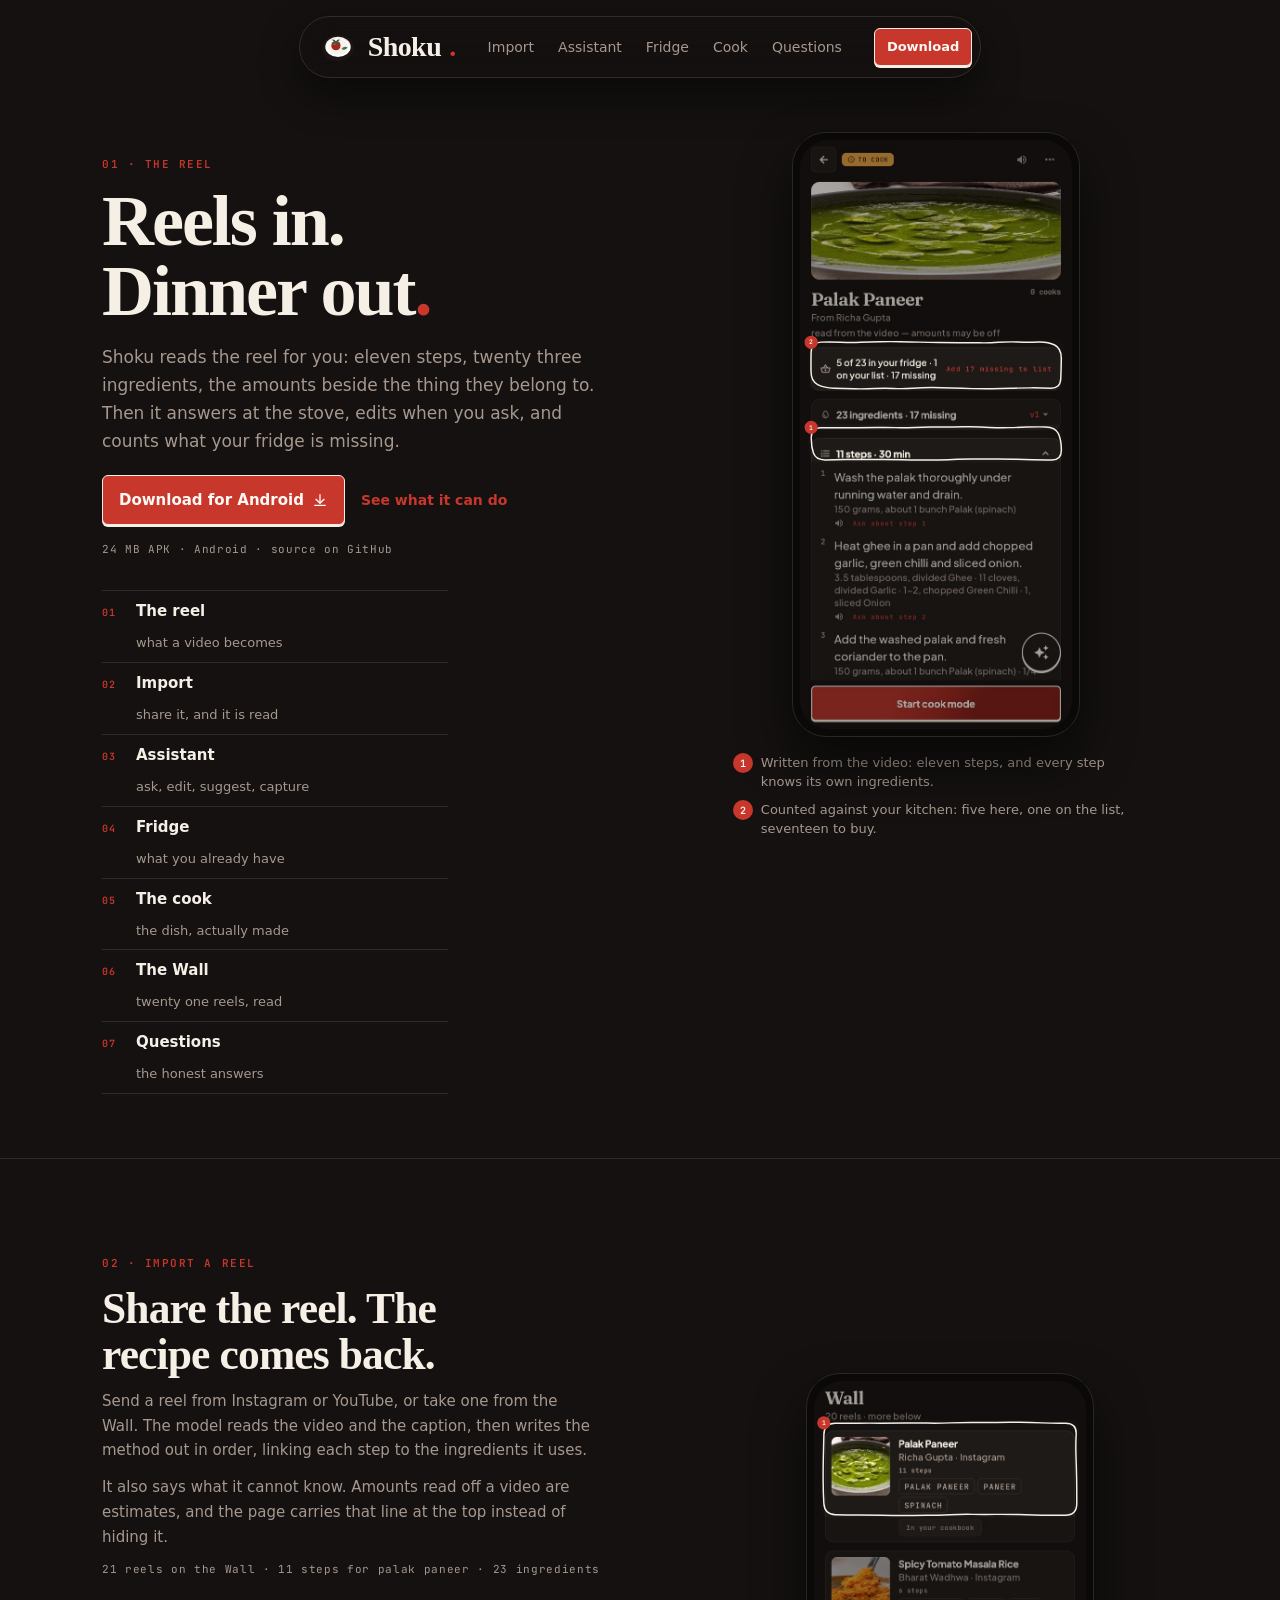
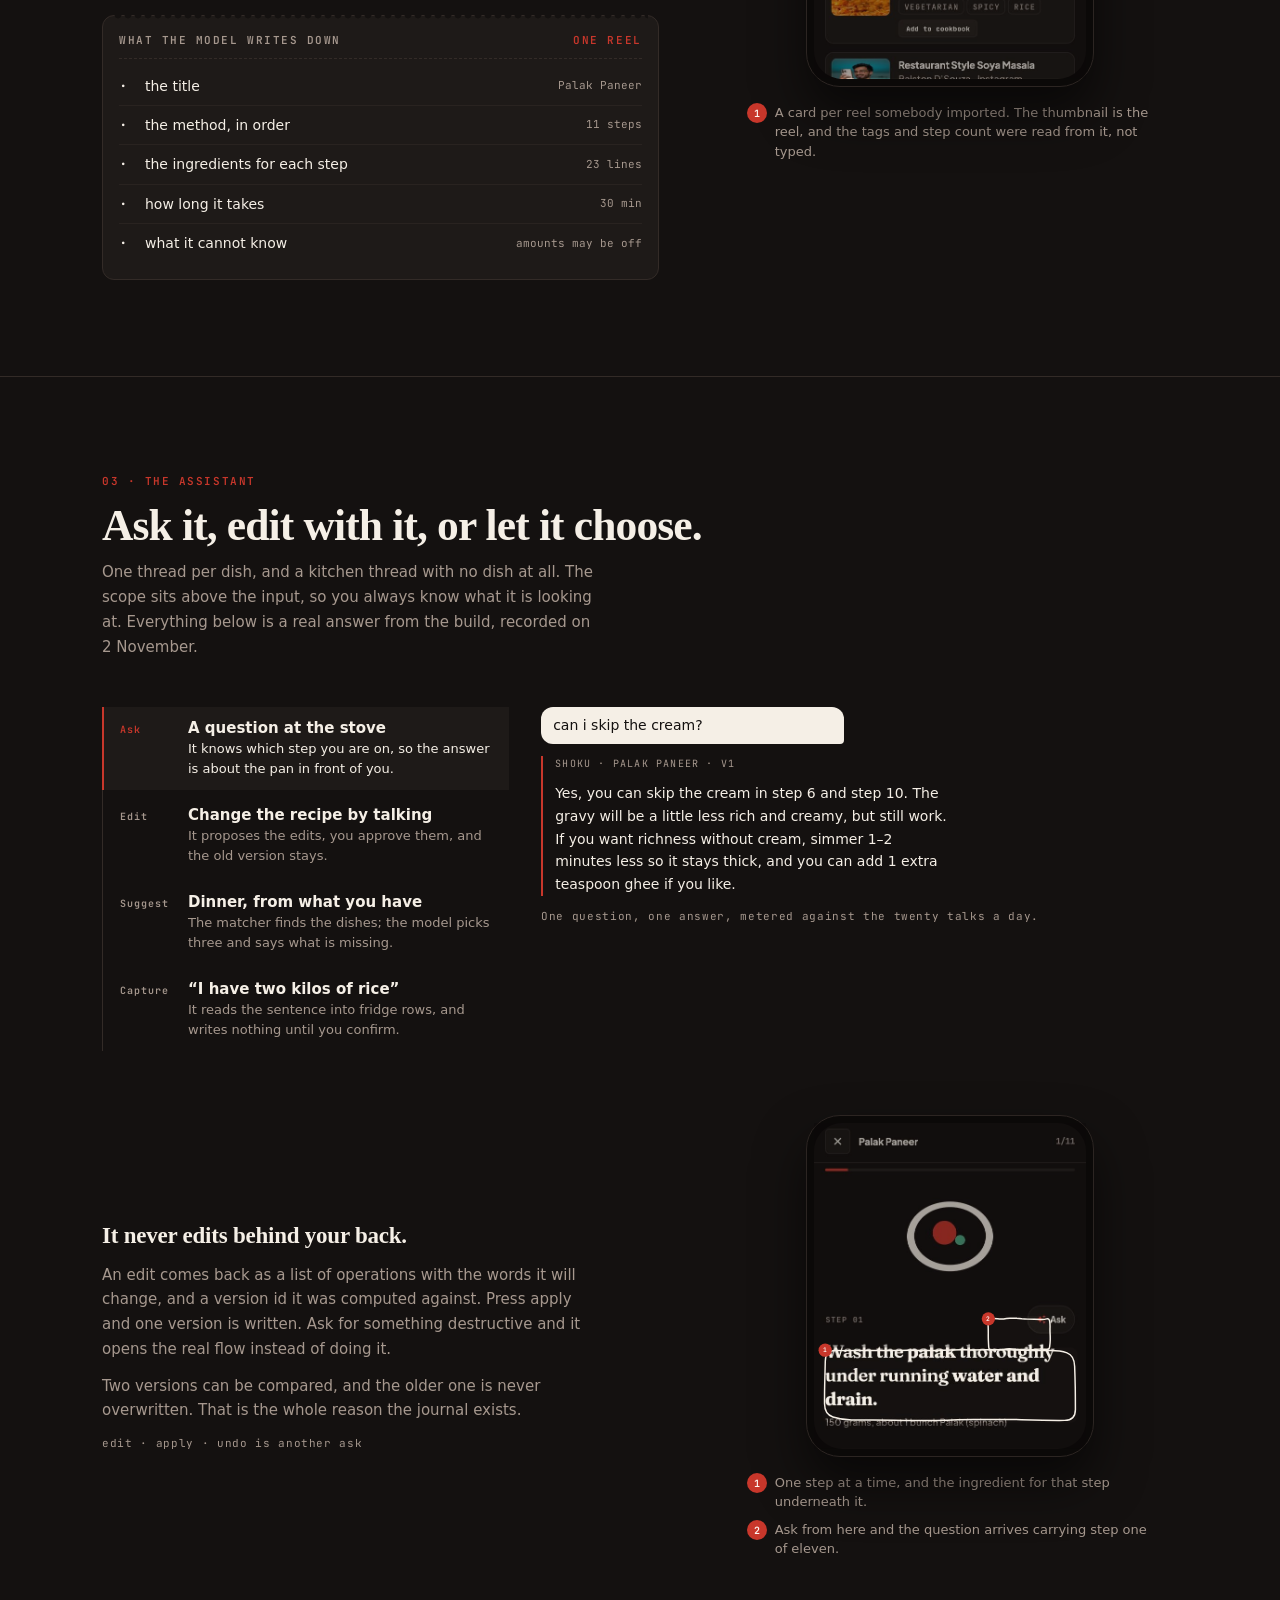
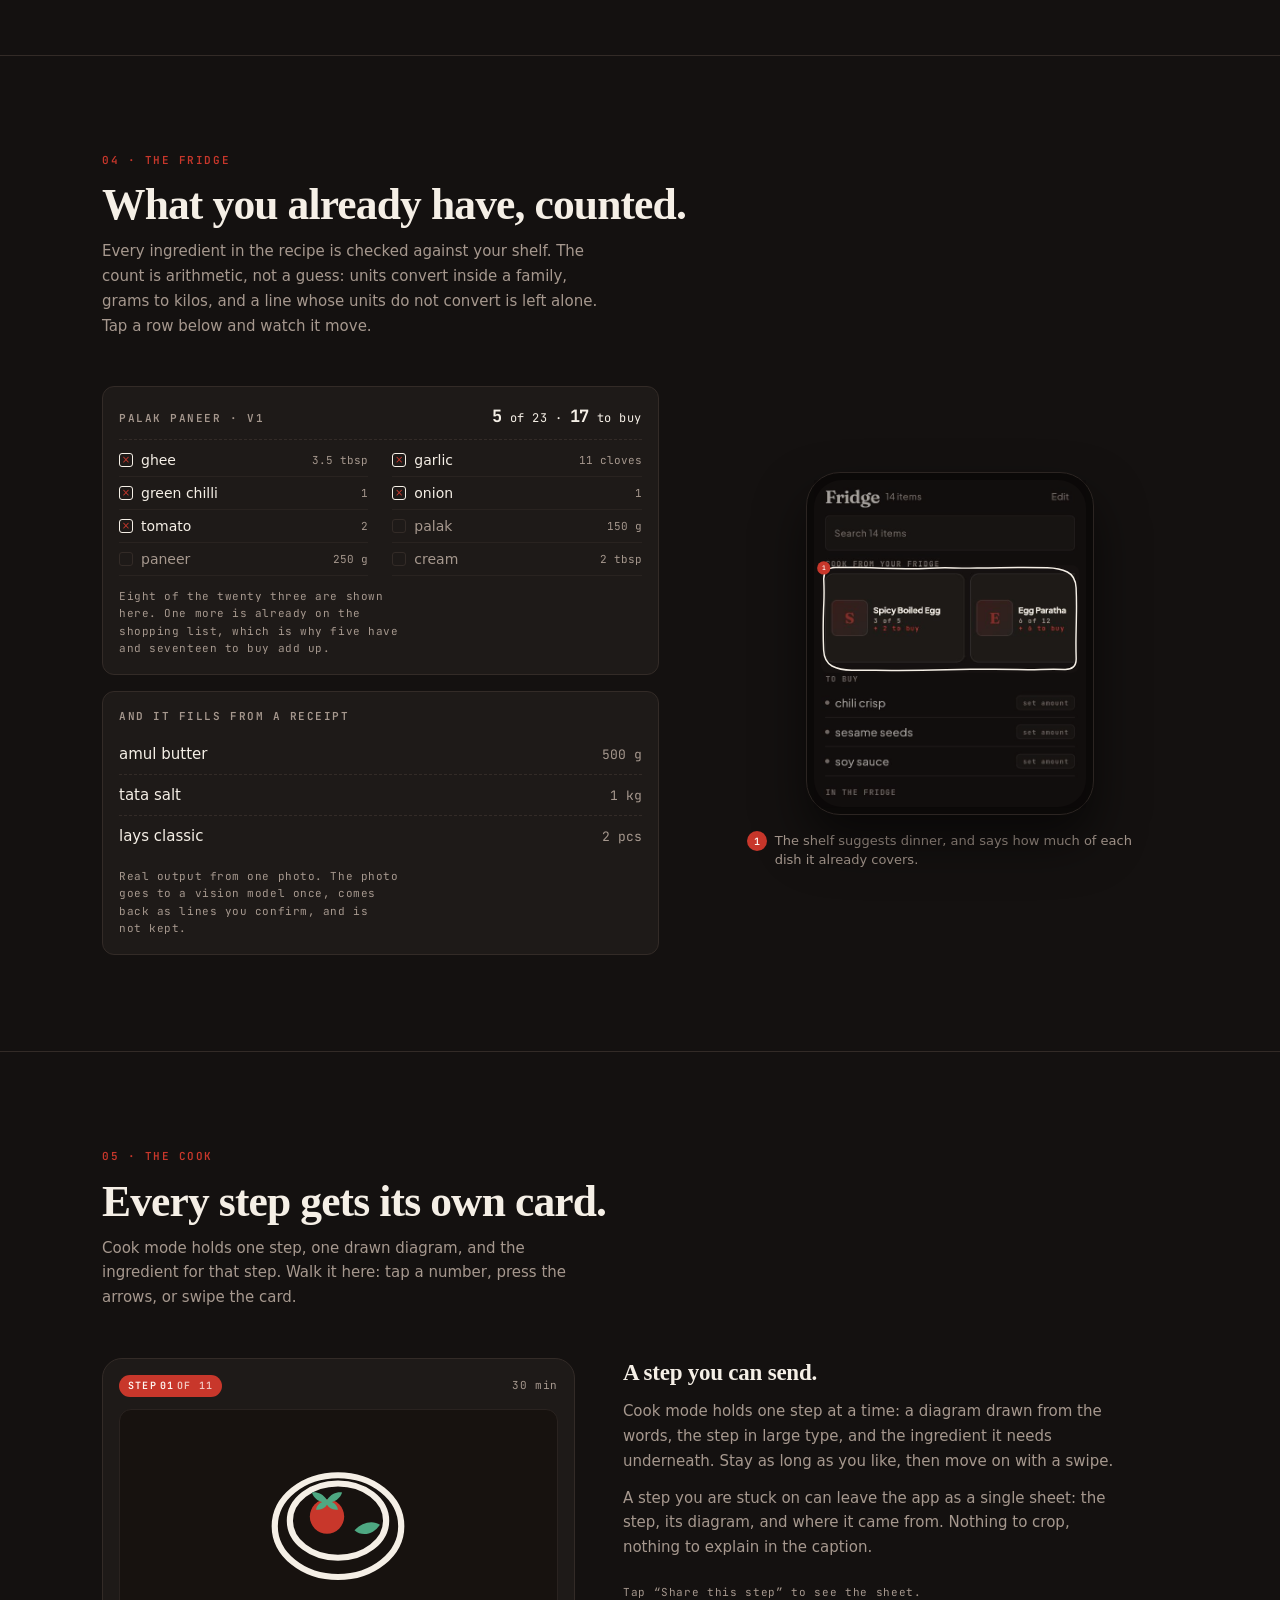
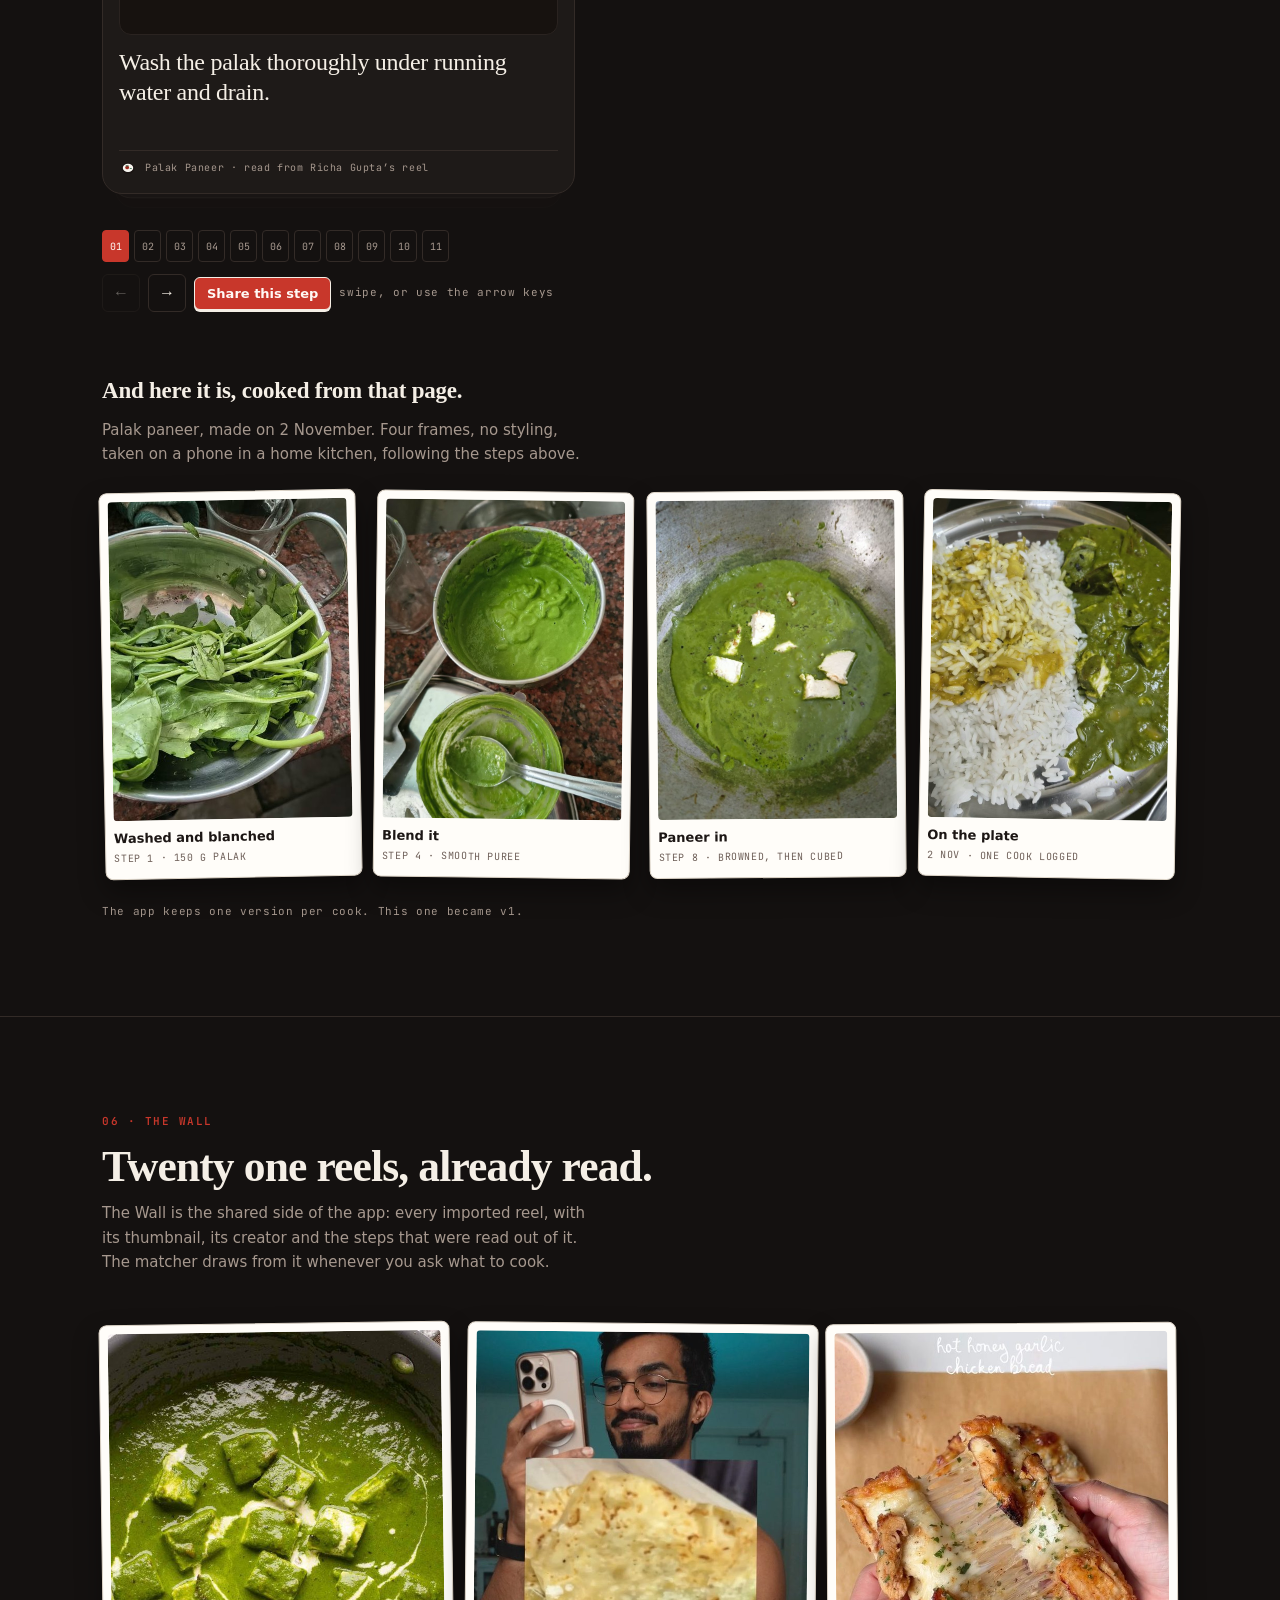
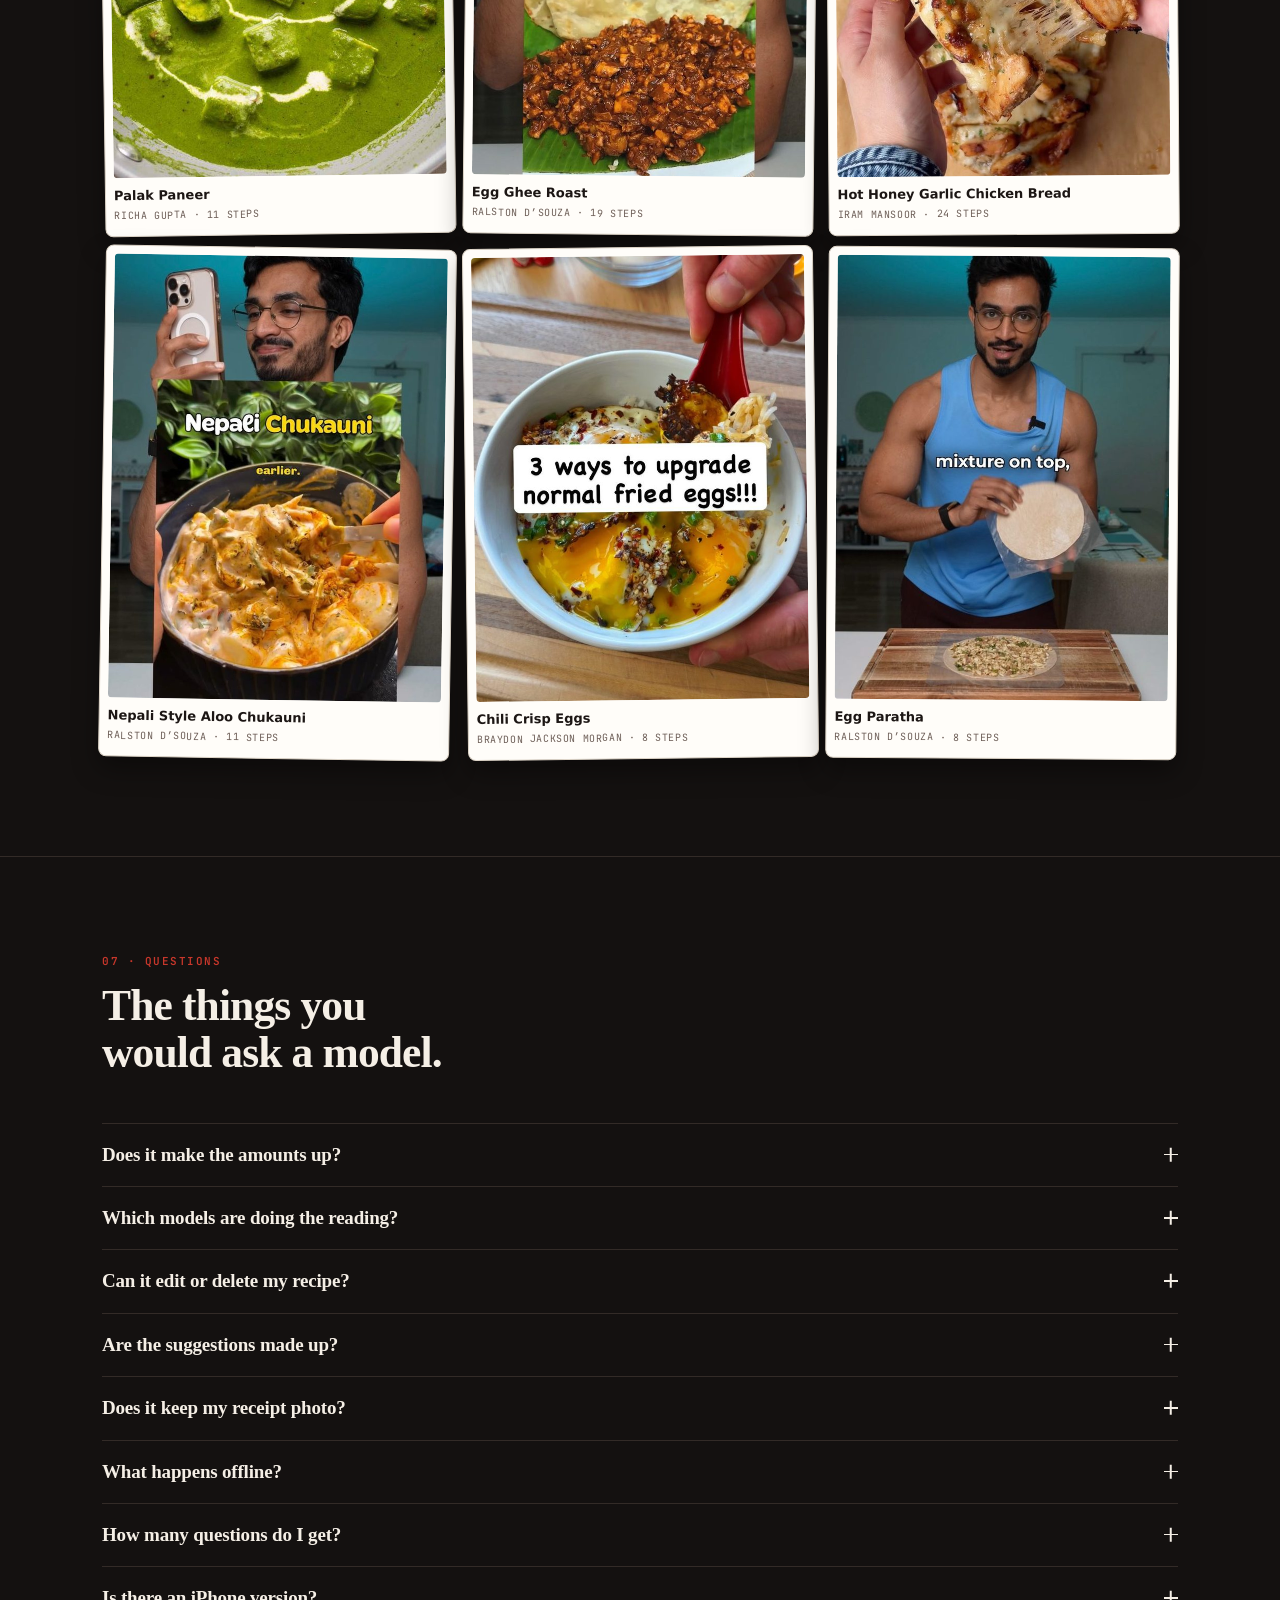
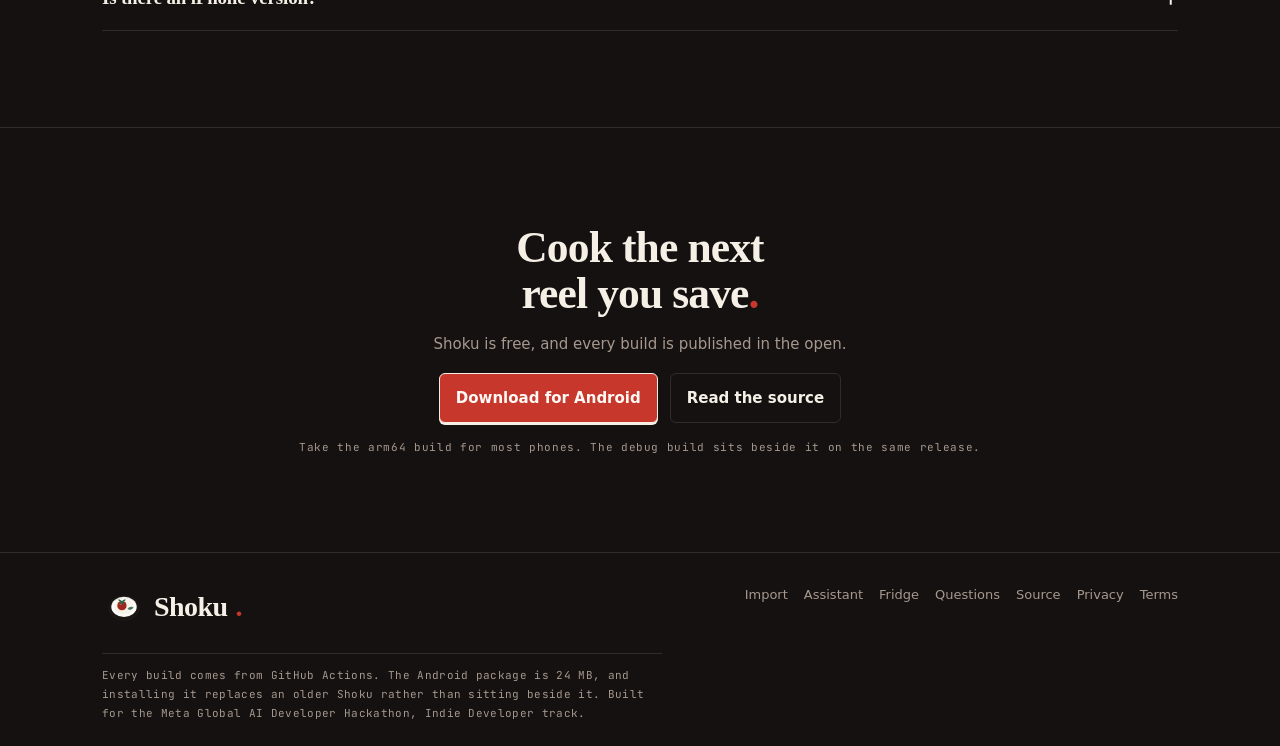
==== site/index.html @ 29e2f73b "feat(landing): night again, a floating bar, and a deck of steps The page goes back to the app's dark" ====
<!doctype html>
<html lang="en">
<head>
<meta charset="utf-8">
<meta name="viewport" content="width=device-width, initial-scale=1">
<title>Shoku · a cooking journal that reads the reel</title>
<meta name="description" content="Shoku reads a cooking reel into a recipe page: eleven steps, the amounts, and a count of what your fridge is missing. Then it answers at the stove and edits when you ask.">
<link rel="canonical" href="https://shoku.gradientdescent.wiki/">
<meta name="theme-color" content="#f7f3eb">
<meta property="og:type" content="website">
<meta property="og:title" content="Shoku · reels in, dinner out">
<meta property="og:description" content="A cooking journal that reads the reel, edits when you ask, and counts your fridge.">
<meta property="og:image" content="https://shoku.gradientdescent.wiki/assets/og.jpg">
<meta property="og:url" content="https://shoku.gradientdescent.wiki/">
<meta name="twitter:card" content="summary_large_image">
<link rel="icon" href="assets/brand/plate.svg" type="image/svg+xml">
<link rel="stylesheet" href="css/styles.css">
<noscript><style>.tabs { display: none; } .panel { display: block; margin-bottom: var(--s-6); }</style></noscript>
<script type="application/ld+json">
{
  "@context": "https://schema.org",
  "@type": "SoftwareApplication",
  "name": "Shoku",
  "applicationCategory": "LifestyleApplication",
  "operatingSystem": "Android",
  "description": "A cooking journal that reads recipes out of reels, matches them against your fridge, and keeps a version for every cook.",
  "downloadUrl": "https://github.com/hawkaii/shoku/releases/latest",
  "license": "https://github.com/hawkaii/shoku/blob/main/LICENSE",
  "offers": { "@type": "Offer", "price": "0", "priceCurrency": "USD" }
}
</script>
</head>
<body>
<a class="skip-link" href="#main">Skip to content</a>

<header class="nav">
  <div class="nav-bar">
    <a class="brand" href="/" aria-label="Shoku, home">
      <img src="assets/brand/plate.svg" alt="" width="44" height="44">
      Shoku<span class="dot">.</span>
    </a>
    <nav class="nav-links" aria-label="Sections">
      <a href="#import">Import</a>
      <a href="#assistant">Assistant</a>
      <a href="#fridge">Fridge</a>
      <a href="#cook">Cook</a>
      <a href="#questions">Questions</a>
    </nav>
    <a class="btn btn-sm" href="https://github.com/hawkaii/shoku/releases/latest">Download</a>
    <button class="nav-toggle" type="button" aria-expanded="false" aria-controls="menu" aria-label="Menu">
      <span class="nav-toggle-lines" aria-hidden="true"><span></span><span></span></span>
    </button>
  </div>
</header>

<div class="mobile-menu" id="menu" data-open="false" aria-hidden="true">
  <a href="#import">Import</a>
  <a href="#assistant">Assistant</a>
  <a href="#fridge">Fridge</a>
  <a href="#cook">Cook</a>
  <a href="#questions">Questions</a>
  <a href="https://github.com/hawkaii/shoku/releases/latest">Download</a>
</div>

<main id="main">

  <!-- 01 · the reel ------------------------------------------------------ -->
  <section class="hero">
    <div class="wrap hero-grid">
      <div class="hero-copy">
        <p class="label label-crimson">01 · The reel</p>
        <h1 class="display">Reels in.<br>Dinner out<span class="dot">.</span></h1>
        <p class="lede">Shoku reads the reel for you: eleven steps, twenty three ingredients, the amounts beside the thing they belong to. Then it answers at the stove, edits when you ask, and counts what your fridge is missing.</p>
        <div class="hero-actions">
          <a class="btn" href="https://github.com/hawkaii/shoku/releases/latest">
            Download for Android
            <svg width="16" height="16" viewBox="0 0 24 24" fill="none" stroke="currentColor" stroke-width="2" stroke-linecap="round" stroke-linejoin="round" aria-hidden="true"><path d="M12 4v12"/><path d="m6 11 6 6 6-6"/><path d="M4 20h16"/></svg>
          </a>
          <a class="btn-ghost" href="#assistant">See what it can do</a>
        </div>
        <p class="tiny hero-proof">24 MB APK · Android · source on GitHub</p>

        <nav class="hero-index" aria-label="On this page">
          <a href="#main"><span class="n">01</span> The reel <span class="what">what a video becomes</span></a>
          <a href="#import"><span class="n">02</span> Import <span class="what">share it, and it is read</span></a>
          <a href="#assistant"><span class="n">03</span> Assistant <span class="what">ask, edit, suggest, capture</span></a>
          <a href="#fridge"><span class="n">04</span> Fridge <span class="what">what you already have</span></a>
          <a href="#cook"><span class="n">05</span> The cook <span class="what">the dish, actually made</span></a>
          <a href="#wall"><span class="n">06</span> The Wall <span class="what">twenty one reels, read</span></a>
          <a href="#questions"><span class="n">07</span> Questions <span class="what">the honest answers</span></a>
        </nav>
      </div>

      <figure class="board board-hero reveal" data-board="dish">
        <div class="board-phone">
          <img src="assets/shots/dish.jpg" width="585" height="1266" alt="The palak paneer page in Shoku: cover photo, 5 of 23 ingredients already in the fridge, 17 missing, and the eleven steps of the recipe." fetchpriority="high">
          <svg class="marks" viewBox="0 0 390 844" preserveAspectRatio="none" aria-hidden="true"></svg>
        </div>
        <ol class="board-notes">
          <li><button class="board-note" data-mark="1" type="button"><span class="n">1</span><span>Written from the video: eleven steps, and every step knows its own ingredients.</span></button></li>
          <li><button class="board-note" data-mark="2" type="button"><span class="n">2</span><span>Counted against your kitchen: five here, one on the list, seventeen to buy.</span></button></li>
        </ol>
      </figure>
    </div>
  </section>

  <!-- 02 · import -------------------------------------------------------- -->
  <section class="section" id="import">
    <div class="wrap split split-center">
      <div class="section-head" style="margin-bottom:0">
        <p class="label label-crimson">02 · Import a reel</p>
        <h2 class="h2">Share the reel. The recipe comes back.</h2>
        <p class="body">Send a reel from Instagram or YouTube, or take one from the Wall. The model reads the video and the caption, then writes the method out in order, linking each step to the ingredients it uses.</p>
        <p class="body">It also says what it cannot know. Amounts read off a video are estimates, and the page carries that line at the top instead of hiding it.</p>
        <p class="tiny">21 reels on the Wall · 11 steps for palak paneer · 23 ingredients</p>

        <div class="ticket" style="margin-top: var(--s-6)">
          <div class="ticket-head">
            <span class="label">What the model writes down</span>
            <span class="label label-crimson">one reel</span>
          </div>
          <div class="diff">
            <div class="diff-row"><span class="g">·</span><span>the title</span><span class="was">Palak Paneer</span></div>
            <div class="diff-row"><span class="g">·</span><span>the method, in order</span><span class="was">11 steps</span></div>
            <div class="diff-row"><span class="g">·</span><span>the ingredients for each step</span><span class="was">23 lines</span></div>
            <div class="diff-row"><span class="g">·</span><span>how long it takes</span><span class="was">30 min</span></div>
            <div class="diff-row"><span class="g">·</span><span>what it cannot know</span><span class="was">amounts may be off</span></div>
          </div>
        </div>
      </div>

      <figure class="board reveal" data-board="wall">
        <div class="board-phone">
          <img src="assets/shots/wall.jpg" width="585" height="640" alt="The Wall in Shoku: a feed of reels with their real thumbnails, step counts and tags, each with an add to cookbook button." loading="lazy">
          <svg class="marks" viewBox="0 0 390 427" preserveAspectRatio="none" aria-hidden="true"></svg>
        </div>
        <ol class="board-notes">
          <li><button class="board-note" data-mark="1" type="button"><span class="n">1</span><span>A card per reel somebody imported. The thumbnail is the reel, and the tags and step count were read from it, not typed.</span></button></li>
        </ol>
      </figure>
    </div>
  </section>

  <!-- 03 · the assistant ------------------------------------------------- -->
  <section class="section" id="assistant">
    <div class="wrap">
      <div class="section-head">
        <p class="label label-crimson">03 · The assistant</p>
        <h2 class="h2">Ask it, edit with it, or let it choose.</h2>
        <p class="body">One thread per dish, and a kitchen thread with no dish at all. The scope sits above the input, so you always know what it is looking at. Everything below is a real answer from the build, recorded on 2 November.</p>
      </div>

      <div class="demo">
        <div class="tabs" role="tablist" aria-label="Assistant examples">
          <button class="tab" role="tab" id="tab-ask" aria-controls="panel-ask" aria-selected="true">
            <span class="k">Ask</span>
            <span class="t">A question at the stove</span>
            <span class="d">It knows which step you are on, so the answer is about the pan in front of you.</span>
          </button>
          <button class="tab" role="tab" id="tab-edit" aria-controls="panel-edit" aria-selected="false">
            <span class="k">Edit</span>
            <span class="t">Change the recipe by talking</span>
            <span class="d">It proposes the edits, you approve them, and the old version stays.</span>
          </button>
          <button class="tab" role="tab" id="tab-suggest" aria-controls="panel-suggest" aria-selected="false">
            <span class="k">Suggest</span>
            <span class="t">Dinner, from what you have</span>
            <span class="d">The matcher finds the dishes; the model picks three and says what is missing.</span>
          </button>
          <button class="tab" role="tab" id="tab-capture" aria-controls="panel-capture" aria-selected="false">
            <span class="k">Capture</span>
            <span class="t">“I have two kilos of rice”</span>
            <span class="d">It reads the sentence into fridge rows, and writes nothing until you confirm.</span>
          </button>
        </div>

        <div class="panels">
          <article class="panel" id="panel-ask" role="tabpanel" aria-labelledby="tab-ask" data-open="true">
            <div class="turn turn-user">can i skip the cream?</div>
            <div class="turn turn-bot"><span class="who">Shoku · palak paneer · v1</span>Yes, you can skip the cream in step 6 and step 10. The gravy will be a little less rich and creamy, but still work. If you want richness without cream, simmer 1–2 minutes less so it stays thick, and you can add 1 extra teaspoon ghee if you like.</div>
            <p class="tiny">One question, one answer, metered against the twenty talks a day.</p>
          </article>

          <article class="panel" id="panel-edit" role="tabpanel" aria-labelledby="tab-edit">
            <div class="turn turn-user">i want to add potato</div>
            <div class="turn turn-bot"><span class="who">Shoku</span>How much potato would you like to add to the Palak Paneer?</div>
            <div class="turn turn-user">2 potatoes, cubed</div>
            <div class="turn turn-bot"><span class="who">Shoku · the edit</span>Added 2 cubed potatoes and a step to simmer them in the gravy.</div>

            <div class="ticket">
              <div class="ticket-head">
                <span class="label">The diff</span>
                <span class="label label-crimson">2 edits</span>
              </div>
              <div class="diff">
                <div class="diff-row add"><span class="g">+</span><span>potatoes</span><span class="was">2, cubed</span></div>
                <div class="diff-row change"><span class="g">~</span><span>step 6</span><span class="was">simmer the potatoes</span></div>
              </div>
              <div class="version-strip" id="version-strip">
                <span>versions</span>
                <span class="vchip is-head" data-v="1">v1</span>
              </div>
              <button class="btn btn-sm" id="apply" style="margin-top: var(--s-4)">Apply as v2</button>
              <p class="caption" style="margin-top: var(--s-3)" id="apply-note">Nothing is written until you press it, and v1 stays in the history.</p>
            </div>
          </article>

          <article class="panel" id="panel-suggest" role="tabpanel" aria-labelledby="tab-suggest">
            <div class="turn turn-user">what can i cook tonight</div>
            <div class="turn turn-bot"><span class="who">Shoku · no dish · your kitchen</span>Tonight you could make Spicy Boiled Egg (needs red chili powder, sesame oil), Egg Paratha (needs green chilli, coriander, spices, rotis or dough), or Chili Crisp Eggs (needs chili crisp, soy sauce, sesame seeds, chili flakes).</div>
            <div class="suggestions">
              <article class="sug">
                <img src="assets/reels/DcpcVnJTzC3.jpg" width="104" height="140" alt="" loading="lazy">
                <div>
                  <div class="top"><span class="name">Spicy Boiled Egg</span><span class="count">3 of 5</span></div>
                  <div class="by">Ralston D’Souza · 5 steps</div>
                  <div class="missing"><span class="chip">red chili powder</span><span class="chip">sesame oil</span></div>
                </div>
              </article>
              <article class="sug">
                <img src="assets/reels/DdXytYoT6q7.jpg" width="104" height="140" alt="" loading="lazy">
                <div>
                  <div class="top"><span class="name">Egg Paratha</span><span class="count">6 of 12</span></div>
                  <div class="by">Ralston D’Souza · 8 steps</div>
                  <div class="missing"><span class="chip">green chilli</span><span class="chip">coriander</span><span class="chip">ajwain</span><span class="chip more">+3</span></div>
                </div>
              </article>
              <article class="sug">
                <img src="assets/reels/DbWQLfUBwdu.jpg" width="104" height="140" alt="" loading="lazy">
                <div>
                  <div class="top"><span class="name">Chili Crisp Eggs</span><span class="count">3 of 7</span></div>
                  <div class="by">Braydon Jackson Morgan · 8 steps</div>
                  <div class="missing"><span class="chip">chili crisp</span><span class="chip">soy sauce</span><span class="chip more">+2</span></div>
                </div>
              </article>
            </div>
            <p class="tiny" style="margin-top: var(--s-4)">The matcher computes these against your shelf. The model only chooses among what it was given.</p>
          </article>

          <article class="panel" id="panel-capture" role="tabpanel" aria-labelledby="tab-capture">
            <div class="turn turn-user">i have 2 kg rice and paneer</div>
            <div class="turn turn-bot"><span class="who">Shoku · no dish · your kitchen</span>Noted rice and paneer.</div>
            <div class="ticket">
              <div class="ticket-head">
                <span class="label">Before it lands</span>
                <span class="label">2 rows</span>
              </div>
              <div class="diff">
                <div class="diff-row add"><span class="g">·</span><span>rice</span><span class="was">2 kg</span></div>
                <div class="diff-row"><span class="g">·</span><span>paneer</span><span class="was">amount?</span></div>
              </div>
              <button class="btn btn-sm" style="margin-top: var(--s-4)" type="button">Add 2 to the fridge</button>
              <p class="caption" style="margin-top: var(--s-3)">Paneer has no amount because the sentence had none. It never invents one.</p>
            </div>
          </article>
        </div>
      </div>

      <div class="split split-center" style="margin-top: var(--s-9)">
        <div class="section-head" style="margin-bottom:0">
          <h3 class="h3">It never edits behind your back.</h3>
          <p class="body">An edit comes back as a list of operations with the words it will change, and a version id it was computed against. Press apply and one version is written. Ask for something destructive and it opens the real flow instead of doing it.</p>
          <p class="body">Two versions can be compared, and the older one is never overwritten. That is the whole reason the journal exists.</p>
          <p class="tiny">edit · apply · undo is another ask</p>
        </div>

        <figure class="board reveal" data-board="cook">
          <div class="board-phone">
            <img src="assets/shots/cook.jpg" width="585" height="700" alt="Cook mode in Shoku: step one of eleven in large type, its ingredient underneath, and an ask chip beside the step number." loading="lazy">
            <svg class="marks" viewBox="0 0 390 467" preserveAspectRatio="none" aria-hidden="true"></svg>
          </div>
          <ol class="board-notes">
            <li><button class="board-note" data-mark="1" type="button"><span class="n">1</span><span>One step at a time, and the ingredient for that step underneath it.</span></button></li>
            <li><button class="board-note" data-mark="2" type="button"><span class="n">2</span><span>Ask from here and the question arrives carrying step one of eleven.</span></button></li>
          </ol>
        </figure>
      </div>
    </div>
  </section>

  <!-- 04 · the fridge ----------------------------------------------------- -->
  <section class="section" id="fridge">
    <div class="wrap">
      <div class="section-head">
        <p class="label label-crimson">04 · The fridge</p>
        <h2 class="h2">What you already have, counted.</h2>
        <p class="body">Every ingredient in the recipe is checked against your shelf. The count is arithmetic, not a guess: units convert inside a family, grams to kilos, and a line whose units do not convert is left alone. Tap a row below and watch it move.</p>
      </div>

      <div class="split split-center">
        <div class="stack">
          <div class="matcher" id="matcher">
            <div class="matcher-head">
              <span class="label">Palak paneer · v1</span>
              <span class="counter"><b id="m-have">5</b> of 23 · <b id="m-buy">17</b> to buy</span>
            </div>
            <div class="items" id="m-items">
              <button class="item" type="button" aria-pressed="true" data-on="1"><span class="bx">×</span>ghee<span class="am">3.5 tbsp</span></button>
              <button class="item" type="button" aria-pressed="true" data-on="1"><span class="bx">×</span>garlic<span class="am">11 cloves</span></button>
              <button class="item" type="button" aria-pressed="true" data-on="1"><span class="bx">×</span>green chilli<span class="am">1</span></button>
              <button class="item" type="button" aria-pressed="true" data-on="1"><span class="bx">×</span>onion<span class="am">1</span></button>
              <button class="item" type="button" aria-pressed="true" data-on="1"><span class="bx">×</span>tomato<span class="am">2</span></button>
              <button class="item" type="button" aria-pressed="false" data-on="0"><span class="bx"></span>palak<span class="am">150 g</span></button>
              <button class="item" type="button" aria-pressed="false" data-on="0"><span class="bx"></span>paneer<span class="am">250 g</span></button>
              <button class="item" type="button" aria-pressed="false" data-on="0"><span class="bx"></span>cream<span class="am">2 tbsp</span></button>
            </div>
            <p class="caption" style="margin-top: var(--s-4)">Eight of the twenty three are shown here. One more is already on the shopping list, which is why five have and seventeen to buy add up.</p>
          </div>

          <div class="receipt">
            <p class="label" style="margin-bottom: var(--s-3)">And it fills from a receipt</p>
            <div class="receipt-row"><span>amul butter</span><span class="am">500 g</span></div>
            <div class="receipt-row"><span>tata salt</span><span class="am">1 kg</span></div>
            <div class="receipt-row"><span>lays classic</span><span class="am">2 pcs</span></div>
            <p class="caption" style="margin-top: var(--s-4)">Real output from one photo. The photo goes to a vision model once, comes back as lines you confirm, and is not kept.</p>
          </div>
        </div>

        <figure class="board reveal" data-board="fridge">
          <div class="board-phone">
            <img src="assets/shots/fridge.jpg" width="585" height="704" alt="The fridge in Shoku: a cook from your fridge row of matched dishes, a to buy list, and the items in the fridge with their amounts." loading="lazy">
            <svg class="marks" viewBox="0 0 390 469" preserveAspectRatio="none" aria-hidden="true"></svg>
          </div>
          <ol class="board-notes">
            <li><button class="board-note" data-mark="1" type="button"><span class="n">1</span><span>The shelf suggests dinner, and says how much of each dish it already covers.</span></button></li>
          </ol>
        </figure>
      </div>
    </div>
  </section>

  <!-- 05 · the cook ------------------------------------------------------- -->
  <section class="section" id="cook">
    <div class="wrap">
      <div class="section-head">
        <p class="label label-crimson">05 · The cook</p>
        <h2 class="h2">Every step gets its own card.</h2>
        <p class="body">Cook mode holds one step, one drawn diagram, and the ingredient for that step. Walk it here: tap a number, press the arrows, or swipe the card.</p>
      </div>

      <div class="walker">
        <div class="walker-stage">
          <div class="deck" id="deck">
            <span class="deck-ghost" aria-hidden="true"></span>
            <span class="deck-ghost" aria-hidden="true"></span>
            <article class="stepcard" id="stepcard" tabindex="0" aria-label="Step walker. Swipe, or use the arrow keys.">
              <div class="stepcard-head">
                <span class="stepchip">Step <b id="step-num">01</b> <i>of 11</i></span>
                <span class="tiny" id="step-count">30 min</span>
              </div>
              <div class="stepcard-art" id="step-art" aria-hidden="true"></div>
              <p class="stepcard-text" id="step-text">Wash the palak thoroughly under running water and drain.</p>
              <div class="stepcard-foot">
                <img src="assets/brand/plate.svg" alt="">
                Palak Paneer · read from Richa Gupta’s reel
              </div>
            </article>
          </div>

          <div class="rail" id="rail" role="group" aria-label="Jump to a step"></div>

          <div class="walker-controls">
            <button class="arrow" type="button" id="prev" aria-label="Previous step">←</button>
            <button class="arrow" type="button" id="next" aria-label="Next step">→</button>
            <button class="btn btn-sm" type="button" id="share">Share this step</button>
            <span class="tiny" id="share-note">swipe, or use the arrow keys</span>
          </div>
        </div>

        <div>
          <div class="section-head" style="margin-bottom:0">
            <h3 class="h3">A step you can send.</h3>
            <p class="body">Cook mode holds one step at a time: a diagram drawn from the words, the step in large type, and the ingredient it needs underneath. Stay as long as you like, then move on with a swipe.</p>
            <p class="body">A step you are stuck on can leave the app as a single sheet: the step, its diagram, and where it came from. Nothing to crop, nothing to explain in the caption.</p>
          </div>

          <div class="share-panel" id="sharePanel">
            <p class="tiny" id="share-hint">Tap “Share this step” to see the sheet.</p>
            <aside class="sharecard" id="sharecard" aria-hidden="true">
              <div class="sc-head"><img src="assets/brand/plate.svg" alt="">Shoku</div>
              <div class="sc-num" id="sc-num">Step 01 of 11</div>
              <div class="sc-art" id="sc-art" aria-hidden="true"></div>
              <div class="sc-text" id="sc-text">Wash the palak thoroughly under running water and drain.</div>
              <div class="sc-foot">palak paneer · 30 min · read from a reel</div>
            </aside>
          </div>
        </div>
      </div>

      <div class="section-head" style="margin-top: var(--s-9); margin-bottom: var(--s-6)">
        <h3 class="h3">And here it is, cooked from that page.</h3>
        <p class="body">Palak paneer, made on 2 November. Four frames, no styling, taken on a phone in a home kitchen, following the steps above.</p>
      </div>
      <div class="polaroids">
        <figure class="polaroid" style="--tilt:-1.1deg">
          <img src="assets/cooks/spinach.jpg" width="760" height="529" alt="Blanched spinach in a steel bowl on a kitchen counter." loading="lazy">
          <figcaption><span class="t">Washed and blanched</span>step 1 · 150 g palak</figcaption>
        </figure>
        <figure class="polaroid" style="--tilt:0.7deg">
          <img src="assets/cooks/puree.jpg" width="760" height="942" alt="The spinach blended to a bright green puree." loading="lazy">
          <figcaption><span class="t">Blend it</span>step 4 · smooth puree</figcaption>
        </figure>
        <figure class="polaroid" style="--tilt:-0.5deg">
          <img src="assets/cooks/pan.jpg" width="760" height="942" alt="The puree back in the pan, with paneer cubes added." loading="lazy">
          <figcaption><span class="t">Paneer in</span>step 8 · browned, then cubed</figcaption>
        </figure>
        <figure class="polaroid" style="--tilt:1deg">
          <img src="assets/cooks/plate.jpg" width="760" height="942" alt="Two steel plates of palak paneer with rice and a bowl of raita." loading="lazy">
          <figcaption><span class="t">On the plate</span>2 Nov · one cook logged</figcaption>
        </figure>
      </div>
      <p class="tiny" style="margin-top: var(--s-6)">The app keeps one version per cook. This one became v1.</p>
    </div>
  </section>

  <!-- 06 · the wall ------------------------------------------------------- -->
  <section class="section" id="wall">
    <div class="wrap">
      <div class="section-head">
        <p class="label label-crimson">06 · The Wall</p>
        <h2 class="h2">Twenty one reels, already read.</h2>
        <p class="body">The Wall is the shared side of the app: every imported reel, with its thumbnail, its creator and the steps that were read out of it. The matcher draws from it whenever you ask what to cook.</p>
      </div>
      <div class="polaroids polaroids--wall">
        <figure class="polaroid" style="--tilt:-0.8deg">
          <img src="assets/reels/DSSIlPADyxr.jpg" width="640" height="1138" alt="Palak paneer in a pan." loading="lazy">
          <figcaption><span class="t">Palak Paneer</span>Richa Gupta · 11 steps</figcaption>
        </figure>
        <figure class="polaroid" style="--tilt:0.6deg">
          <img src="assets/reels/DcbJ2KBzz8u.jpg" width="640" height="1137" alt="Egg ghee roast in a bowl." loading="lazy">
          <figcaption><span class="t">Egg Ghee Roast</span>Ralston D’Souza · 19 steps</figcaption>
        </figure>
        <figure class="polaroid" style="--tilt:-0.4deg">
          <img src="assets/reels/Dd9pc1AyUC4.jpg" width="640" height="1138" alt="Hot honey garlic chicken bread." loading="lazy">
          <figcaption><span class="t">Hot Honey Garlic Chicken Bread</span>Iram Mansoor · 24 steps</figcaption>
        </figure>
        <figure class="polaroid" style="--tilt:0.9deg">
          <img src="assets/reels/DezCNozzevL.jpg" width="640" height="1136" alt="Nepali style aloo chukauni." loading="lazy">
          <figcaption><span class="t">Nepali Style Aloo Chukauni</span>Ralston D’Souza · 11 steps</figcaption>
        </figure>
        <figure class="polaroid" style="--tilt:-0.7deg">
          <img src="assets/reels/DbWQLfUBwdu.jpg" width="640" height="1138" alt="Chili crisp eggs on a plate." loading="lazy">
          <figcaption><span class="t">Chili Crisp Eggs</span>Braydon Jackson Morgan · 8 steps</figcaption>
        </figure>
        <figure class="polaroid" style="--tilt:0.4deg">
          <img src="assets/reels/DdXytYoT6q7.jpg" width="640" height="1137" alt="Egg paratha cut open on a pan." loading="lazy">
          <figcaption><span class="t">Egg Paratha</span>Ralston D’Souza · 8 steps</figcaption>
        </figure>
      </div>
    </div>
  </section>

  <!-- 07 · questions ------------------------------------------------------ -->
  <section class="section" id="questions">
    <div class="wrap">
      <div class="section-head">
        <p class="label label-crimson">07 · Questions</p>
        <h2 class="h2">The things you would ask a model.</h2>
      </div>
      <div class="faq">
        <details>
          <summary>Does it make the amounts up?<span class="plus" aria-hidden="true"></span></summary>
          <p class="answer">No. The amounts are read from the video, and the page says they may be off in a line you cannot miss. Every amount can be edited, and the edit becomes a version.</p>
        </details>
        <details>
          <summary>Which models are doing the reading?<span class="plus" aria-hidden="true"></span></summary>
          <p class="answer">A structured output model reads the reel into steps and ingredients, and Meta’s vision model reads a receipt photo. The matching against your shelf is plain arithmetic, not a model, which is why it never invents a dish.</p>
        </details>
        <details>
          <summary>Can it edit or delete my recipe?<span class="plus" aria-hidden="true"></span></summary>
          <p class="answer">It proposes edits as a diff, and one version is written only when you press apply. It never deletes a version, and a destructive request opens the real flow instead of running.</p>
        </details>
        <details>
          <summary>Are the suggestions made up?<span class="plus" aria-hidden="true"></span></summary>
          <p class="answer">The candidates are computed from the Wall against what you have in the fridge. The model is only allowed to choose among those, and to name what is missing from them.</p>
        </details>
        <details>
          <summary>Does it keep my receipt photo?<span class="plus" aria-hidden="true"></span></summary>
          <p class="answer">The image is sent once, read once, and not stored. You see the lines before anything reaches your fridge, and the app tells you before the first upload.</p>
        </details>
        <details>
          <summary>What happens offline?<span class="plus" aria-hidden="true"></span></summary>
          <p class="answer">The assistant needs the API, and it says so rather than pretending. The journal, the fridge and the shelf keep working, and anything you change syncs when you are back.</p>
        </details>
        <details>
          <summary>How many questions do I get?<span class="plus" aria-hidden="true"></span></summary>
          <p class="answer">Twenty a day, shared between asking, editing, suggesting and capturing. The shelf, the matching and the journal do not count against it.</p>
        </details>
        <details>
          <summary>Is there an iPhone version?<span class="plus" aria-hidden="true"></span></summary>
          <p class="answer">Not yet. The builds are Android APKs, and every release also publishes a debug build for testing.</p>
        </details>
      </div>
    </div>
  </section>

  <section class="cta">
    <div class="wrap">
      <h2 class="h2">Cook the next reel you save<span class="dot">.</span></h2>
      <p class="body" style="margin-inline:auto;text-align:center">Shoku is free, and every build is published in the open.</p>
      <div class="cta-actions">
        <a class="btn" href="https://github.com/hawkaii/shoku/releases/latest">Download for Android</a>
        <a class="btn btn-quiet" href="https://github.com/hawkaii/shoku">Read the source</a>
      </div>
      <p class="tiny">Take the arm64 build for most phones. The debug build sits beside it on the same release.</p>
    </div>
  </section>

</main>

<footer class="footer">
  <div class="wrap">
    <div class="footer-top">
      <a class="brand" href="/">
        <img src="assets/brand/plate.svg" alt="" width="27" height="27">
        Shoku<span class="dot">.</span>
      </a>
      <nav class="footer-links" aria-label="Footer">
        <a href="#import">Import</a>
        <a href="#assistant">Assistant</a>
        <a href="#fridge">Fridge</a>
        <a href="#questions">Questions</a>
        <a href="https://github.com/hawkaii/shoku">Source</a>
        <a href="privacy.html">Privacy</a>
        <a href="terms.html">Terms</a>
      </nav>
    </div>
    <p class="footer-note">Every build comes from GitHub Actions. The Android package is 24 MB, and installing it replaces an older Shoku rather than sitting beside it. Built for the Meta Global AI Developer Hackathon, Indie Developer track.</p>
  </div>
</footer>

<script src="js/main.js" defer></script>
</body>
</html>
---- site/css/styles.css ----
/* Shoku landing page.
 *
 * The page is the kitchen ticket: paper, ink, one crimson accent, hairlines,
 * and mono for anything you measure. The tokens below are the app's own,
 * lifted from app/lib/core/theme/shoku_theme.dart so the site and the product
 * cannot drift apart.
 */

@font-face {
  font-family: "Fraunces";
  src: url("../assets/fonts/fraunces.woff2") format("woff2");
  font-weight: 400 700;
  font-style: normal;
  font-display: swap;
}
@font-face {
  font-family: "Jakarta";
  src: url("../assets/fonts/jakarta.woff2") format("woff2");
  font-weight: 400 700;
  font-style: normal;
  font-display: swap;
}
@font-face {
  font-family: "Mono";
  src: url("../assets/fonts/mono.woff2") format("woff2");
  font-weight: 400 700;
  font-style: normal;
  font-display: swap;
}

:root {
  /* Night. The app's dark theme, which is what most people see. */
  --paper: #141110;
  --surface: #1e1a18;
  --sunken: #292320;
  --ink: #f5efe6;
  --muted: #a6988e;
  --hair: #332b27;
  --crimson: #c8372b;
  --crimson-press: #a82c22;
  --on-crimson: #fff9f5;
  --green: #4ea882;
  --amber: #e09f3e;

  /* The device, and the printed page that sits on the night. */
  --night: #141110;
  --night-surface: #1e1a18;
  --night-hair: #332b27;
  --chalk: #f5efe6;
  --print: #fffdf9;
  --print-ink: #1c1614;
  --print-muted: #6e5f58;
  --print-hair: #ded5c8;

  /* Spacing, the app's own scale. */
  --s-1: 2px;
  --s-2: 4px;
  --s-3: 8px;
  --s-4: 12px;
  --s-5: 16px;
  --s-6: 24px;
  --s-7: 32px;
  --s-8: 48px;
  --s-9: 64px;
  --s-10: 96px;

  /* Radius, the app's own. */
  --r-chip: 6px;
  --r-media: 8px;
  --r-card: 12px;
  --r-sheet: 20px;
  --r-pill: 999px;

  --serif: "Fraunces", Georgia, "Times New Roman", serif;
  --sans: "Jakarta", system-ui, -apple-system, sans-serif;
  --mono: "Mono", ui-monospace, "SF Mono", monospace;

  /* One curve, weighted, decelerating into place. */
  --ease: cubic-bezier(0.22, 1, 0.36, 1);
  --t-layout: 480ms;
  --t-color: 240ms;
}

*,
*::before,
*::after {
  box-sizing: border-box;
}

html {
  scroll-behavior: smooth;
  -webkit-text-size-adjust: 100%;
}

body {
  margin: 0;
  background: var(--paper);
  color: var(--ink);
  font-family: var(--sans);
  font-size: 1rem;
  line-height: 1.6;
  font-feature-settings: "tnum" on;
  -webkit-font-smoothing: antialiased;
}

img {
  display: block;
  max-width: 100%;
  height: auto;
}

svg {
  display: block;
  max-width: 100%;
}

a {
  color: inherit;
  text-decoration: none;
}

:focus-visible {
  outline: 2px solid var(--crimson);
  outline-offset: 3px;
  border-radius: var(--r-chip);
}

/* --------------------------------------------------------------- type */

.label {
  font-family: var(--mono);
  font-size: 0.6875rem;
  font-weight: 600;
  letter-spacing: 0.14em;
  text-transform: uppercase;
  color: var(--muted);
  margin: 0;
}
.label-crimson {
  color: var(--crimson);
}

h1,
h2,
h3,
p {
  margin: 0;
  text-wrap: pretty;
}

.display {
  font-family: var(--serif);
  font-weight: 600;
  font-size: clamp(2.75rem, 6.4vw, 4.5rem);
  line-height: 0.98;
  letter-spacing: -0.028em;
  text-wrap: balance;
}

.h2 {
  font-family: var(--serif);
  font-weight: 600;
  font-size: clamp(1.875rem, 3.4vw, 2.875rem);
  line-height: 1.06;
  letter-spacing: -0.02em;
  text-wrap: balance;
}

.h3 {
  font-family: var(--serif);
  font-weight: 600;
  font-size: 1.4375rem;
  line-height: 1.28;
  letter-spacing: -0.01em;
}

.lede {
  font-size: 1.0625rem;
  line-height: 1.65;
  color: var(--muted);
  max-width: 46ch;
}

.body {
  font-size: 0.9375rem;
  line-height: 1.65;
  color: var(--muted);
  max-width: 52ch;
}

.small {
  font-size: 0.8125rem;
  line-height: 1.5;
  color: var(--muted);
}

.tiny {
  font-family: var(--mono);
  font-size: 0.6875rem;
  letter-spacing: 0.06em;
  color: var(--muted);
}

.dot {
  color: var(--crimson);
}

/* --------------------------------------------------------------- shell */

.wrap {
  width: 100%;
  max-width: 1140px;
  margin: 0 auto;
  padding: 0 var(--s-7);
}

.section {
  padding: var(--s-10) 0;
  border-top: 1px solid var(--hair);
  scroll-margin-top: 84px;
}

.section-head {
  display: grid;
  gap: var(--s-4);
  max-width: 60ch;
  margin-bottom: var(--s-8);
}

.split {
  display: grid;
  grid-template-columns: minmax(0, 1fr) minmax(0, 0.86fr);
  gap: var(--s-9);
  align-items: start;
}

.split-center {
  align-items: center;
  grid-template-columns: minmax(0, 1.1fr) minmax(0, 0.9fr);
}

.stack > * + * {
  margin-top: var(--s-5);
}

.skip-link {
  position: absolute;
  left: -9999px;
  top: 0;
  z-index: 100;
  background: var(--ink);
  color: var(--paper);
  padding: var(--s-4) var(--s-5);
  border-radius: var(--r-card);
  font-weight: 600;
}
.skip-link:focus {
  left: var(--s-5);
  top: var(--s-5);
}

/* ----------------------------------------------------------------- nav */

.nav {
  position: fixed;
  inset: var(--s-5) 0 auto;
  z-index: 40;
  display: flex;
  justify-content: center;
  padding: 0 var(--s-5);
  pointer-events: none;
}

.nav-bar {
  pointer-events: auto;
  display: flex;
  align-items: center;
  gap: var(--s-7);
  padding: var(--s-3) var(--s-3) var(--s-3) var(--s-5);
  background: rgba(20, 17, 16, 0.82);
  backdrop-filter: blur(20px) saturate(140%);
  -webkit-backdrop-filter: blur(20px) saturate(140%);
  border: 1px solid var(--hair);
  border-radius: var(--r-pill);
  box-shadow: 0 16px 40px rgba(0, 0, 0, 0.45);
}

.brand {
  display: flex;
  align-items: center;
  gap: var(--s-3);
  font-family: var(--serif);
  font-size: 1.75rem;
  font-weight: 600;
  letter-spacing: -0.02em;
  line-height: 1;
}

.brand img {
  width: 44px;
  height: 44px;
}

.brand .dot {
  color: var(--crimson);
}

.nav-links {
  display: flex;
  gap: var(--s-6);
  font-size: 0.875rem;
  color: var(--muted);
}

.nav-links a {
  transition: color var(--t-color) var(--ease);
}
.nav-links a:hover {
  color: var(--ink);
}

.nav-toggle {
  display: none;
  width: 40px;
  height: 40px;
  border: 0;
  border-radius: var(--r-pill);
  background: transparent;
  color: var(--ink);
  cursor: pointer;
  align-items: center;
  justify-content: center;
}

.nav-toggle-lines {
  position: relative;
  width: 18px;
  height: 12px;
}
.nav-toggle-lines span {
  position: absolute;
  left: 0;
  width: 18px;
  height: 1.5px;
  background: var(--ink);
  transition: transform var(--t-layout) var(--ease),
    opacity var(--t-color) var(--ease);
}
.nav-toggle-lines span:first-child {
  top: 0;
}
.nav-toggle-lines span:last-child {
  bottom: 0;
}
.nav-toggle[aria-expanded="true"] .nav-toggle-lines span:first-child {
  transform: translateY(5px) rotate(45deg);
}
.nav-toggle[aria-expanded="true"] .nav-toggle-lines span:last-child {
  transform: translateY(-5px) rotate(-45deg);
}

.mobile-menu {
  position: fixed;
  inset: 0;
  z-index: 30;
  display: flex;
  flex-direction: column;
  justify-content: center;
  gap: var(--s-5);
  padding: var(--s-10) var(--s-7);
  background: rgba(20, 17, 16, 0.96);
  backdrop-filter: blur(24px);
  -webkit-backdrop-filter: blur(24px);
  opacity: 0;
  visibility: hidden;
  transition: opacity var(--t-layout) var(--ease),
    visibility var(--t-layout) var(--ease);
}
.mobile-menu[data-open="true"] {
  opacity: 1;
  visibility: visible;
}
.mobile-menu a {
  font-family: var(--serif);
  font-size: 1.75rem;
  font-weight: 600;
  opacity: 0;
  transform: translateY(24px);
  transition: transform var(--t-layout) var(--ease),
    opacity var(--t-layout) var(--ease);
}
.mobile-menu[data-open="true"] a {
  opacity: 1;
  transform: none;
}

/* -------------------------------------------------------------- button */

.btn {
  display: inline-flex;
  align-items: center;
  justify-content: center;
  gap: var(--s-3);
  padding: var(--s-4) var(--s-5);
  font-family: var(--sans);
  font-size: 0.9375rem;
  font-weight: 700;
  color: var(--on-crimson);
  background: var(--crimson);
  border: 1.5px solid var(--ink);
  border-radius: var(--r-chip);
  box-shadow: 0 2px 0 var(--ink);
  cursor: pointer;
  transition: background var(--t-color) var(--ease),
    transform var(--t-color) var(--ease), box-shadow var(--t-color) var(--ease);
}
.btn:hover {
  background: var(--crimson-press);
}
.btn:active {
  transform: translateY(2px);
  box-shadow: 0 0 0 var(--ink);
}
.btn-sm {
  padding: var(--s-3) var(--s-4);
  font-size: 0.8125rem;
}
.btn-quiet {
  background: transparent;
  color: var(--ink);
  box-shadow: none;
  border-color: var(--hair);
}
.btn-quiet:hover {
  background: var(--sunken);
}
.btn[disabled] {
  cursor: default;
  opacity: 0.6;
}

.btn-ghost {
  display: inline-flex;
  align-items: center;
  gap: var(--s-2);
  font-family: var(--sans);
  font-size: 0.875rem;
  font-weight: 600;
  color: var(--crimson);
  background: none;
  border: 0;
  padding: 0;
  cursor: pointer;
}
.btn-ghost:hover {
  text-decoration: underline;
  text-underline-offset: 3px;
}

/* ---------------------------------------------------------------- hero */

.hero {
  padding: 132px 0 var(--s-9);
}

.hero-grid {
  display: grid;
  grid-template-columns: minmax(0, 1.06fr) minmax(0, 0.94fr);
  gap: var(--s-8);
  align-items: start;
}

.hero-copy {
  padding-top: var(--s-6);
}

.hero-copy > * + * {
  margin-top: var(--s-5);
}

.hero-copy .display {
  margin-top: var(--s-4);
}

.hero-actions {
  display: flex;
  align-items: center;
  gap: var(--s-5);
  flex-wrap: wrap;
  padding-top: var(--s-2);
}

.hero-proof {
  display: flex;
  gap: var(--s-4);
  align-items: center;
  flex-wrap: wrap;
}

.hero-index {
  display: grid;
  gap: 0;
  margin-top: var(--s-7);
  border-top: 1px solid var(--hair);
  max-width: 34ch;
}

.hero-index a {
  display: grid;
  grid-template-columns: 26px 1fr;
  gap: var(--s-3);
  align-items: baseline;
  padding: var(--s-3) 0;
  border-bottom: 1px solid var(--hair);
  font-size: 0.9375rem;
  font-weight: 600;
  color: var(--ink);
  transition: color var(--t-color) var(--ease);
}

.hero-index a:hover {
  color: var(--crimson);
}

.hero-index .n {
  font-family: var(--mono);
  font-size: 0.625rem;
  font-weight: 600;
  letter-spacing: 0.1em;
  color: var(--crimson);
}

.hero-index .what {
  grid-column: 2;
  display: block;
  font-family: var(--sans);
  font-size: 0.8125rem;
  font-weight: 400;
  color: var(--muted);
  margin-top: var(--s-1);
}

.hero-board {
  justify-self: end;
}

/* --------------------------------------------------------------- board */

.board {
  margin: 0;
  display: grid;
  gap: var(--s-5);
  justify-items: center;
}

.board-phone {
  position: relative;
  width: 288px;
  padding: 7px;
  background: #0b0908;
  border: 1px solid #2c2522;
  border-radius: 34px;
  box-shadow: 0 26px 50px rgba(0, 0, 0, 0.55);
}

.board-phone img {
  width: 100%;
  border-radius: 28px;
}

.marks {
  position: absolute;
  inset: 7px;
  width: calc(100% - 14px);
  height: calc(100% - 14px);
  overflow: visible;
  pointer-events: none;
}

.marks .scrim {
  fill: rgba(12, 10, 9, 0.34);
}

.mark {
  fill: none;
  stroke: var(--chalk);
  stroke-width: 2.1;
  stroke-linecap: round;
  stroke-linejoin: round;
  stroke-dasharray: var(--len);
  stroke-dashoffset: var(--len);
  transition: stroke-dashoffset 900ms var(--ease) var(--delay, 0ms),
    stroke var(--t-color) var(--ease);
}

.board.in .mark {
  stroke-dashoffset: 0;
}

.mark-pin {
  fill: var(--crimson);
  stroke: none;
  opacity: 0;
  transform-box: fill-box;
  transform-origin: center;
  transform: scale(0.4);
  transition: opacity 300ms var(--ease) 700ms,
    transform 420ms var(--ease) 700ms;
}

.mark-pin-label {
  font-family: var(--mono);
  font-size: 9px;
  font-weight: 600;
  fill: var(--on-crimson);
  opacity: 0;
  transition: opacity 300ms var(--ease) 760ms;
}

.board.in .mark-pin,
.board.in .mark-pin-label {
  opacity: 1;
}
.board.in .mark-pin {
  transform: scale(1);
}

.mark.lit {
  stroke: var(--crimson);
}

.caption {
  font-family: var(--mono);
  font-size: 0.6875rem;
  letter-spacing: 0.05em;
  color: var(--muted);
  max-width: 40ch;
}

.board-notes {
  list-style: none;
  margin: 0;
  padding: 0;
  display: grid;
  gap: var(--s-3);
  width: 100%;
  max-width: 40ch;
}

.board-note {
  display: grid;
  grid-template-columns: 20px 1fr;
  gap: var(--s-3);
  align-items: baseline;
  font-size: 0.8125rem;
  line-height: 1.5;
  color: var(--muted);
  background: none;
  border: 0;
  padding: 0;
  text-align: left;
  font-family: var(--sans);
  cursor: default;
}

.board-note .n {
  font-family: var(--mono);
  font-size: 0.625rem;
  font-weight: 600;
  color: var(--on-crimson);
  background: var(--crimson);
  border-radius: var(--r-pill);
  width: 20px;
  height: 20px;
  display: grid;
  place-items: center;
  transition: transform var(--t-color) var(--ease);
}

.board-note:hover .n,
.board-note:focus-visible .n {
  transform: scale(1.12);
}

/* -------------------------------------------------------------- ticket */

.ticket {
  position: relative;
  background: var(--surface);
  border: 1px solid var(--hair);
  border-radius: var(--r-card);
  padding: var(--s-5);
}

.ticket::before {
  content: "";
  position: absolute;
  left: 10px;
  right: 10px;
  top: -1px;
  height: 7px;
  background: radial-gradient(
      circle at 5px 0,
      var(--paper) 3.2px,
      transparent 3.8px
    )
    repeat-x;
  background-size: 10px 7px;
}

.ticket-head {
  display: flex;
  align-items: baseline;
  justify-content: space-between;
  gap: var(--s-4);
  padding-bottom: var(--s-3);
  border-bottom: 1px dashed var(--hair);
  margin-bottom: var(--s-3);
}

/* ---------------------------------------------------------- assistant */

.demo {
  display: grid;
  grid-template-columns: minmax(0, 0.78fr) minmax(0, 1.22fr);
  gap: var(--s-7);
  align-items: start;
}

.tabs {
  display: grid;
  gap: var(--s-2);
  border-left: 1px solid var(--hair);
}

.tab {
  display: grid;
  grid-template-columns: 60px 1fr;
  gap: var(--s-1) var(--s-3);
  align-items: baseline;
  text-align: left;
  background: none;
  border: 0;
  border-left: 2px solid transparent;
  margin-left: -1px;
  padding: var(--s-4) var(--s-4) var(--s-4) var(--s-5);
  cursor: pointer;
  font-family: var(--sans);
  color: var(--muted);
  transition: color var(--t-color) var(--ease),
    background var(--t-color) var(--ease),
    border-color var(--t-color) var(--ease);
}

.tab .k {
  font-family: var(--mono);
  font-size: 0.625rem;
  font-weight: 600;
  letter-spacing: 0.1em;
  white-space: nowrap;
  padding-top: 3px;
}

.tab .t {
  font-size: 0.9375rem;
  font-weight: 600;
  color: var(--ink);
}

.tab .d {
  grid-column: 2;
  font-size: 0.8125rem;
  line-height: 1.5;
}

.tab:hover {
  background: var(--surface);
}

.tab[aria-selected="true"] {
  border-left-color: var(--crimson);
  background: var(--surface);
  color: var(--ink);
}

.tab[aria-selected="true"] .k {
  color: var(--crimson);
}

.panel {
  display: none;
}
.panel[data-open="true"] {
  display: block;
  animation: panel-in var(--t-layout) var(--ease);
}

@keyframes panel-in {
  from {
    opacity: 0;
    transform: translateY(8px);
  }
  to {
    opacity: 1;
    transform: none;
  }
}

.turn {
  display: grid;
  gap: var(--s-3);
  margin-bottom: var(--s-4);
}

.turn-user {
  justify-self: end;
  max-width: 34ch;
  background: var(--ink);
  color: var(--paper);
  border-radius: var(--r-card) var(--r-card) 4px var(--r-card);
  padding: var(--s-3) var(--s-4);
  font-size: 0.875rem;
  line-height: 1.5;
}

.turn-bot {
  max-width: 46ch;
  font-size: 0.875rem;
  line-height: 1.62;
  color: var(--ink);
  border-left: 2px solid var(--crimson);
  padding-left: var(--s-4);
}

.turn-bot .who {
  display: block;
  font-family: var(--mono);
  font-size: 0.625rem;
  letter-spacing: 0.12em;
  text-transform: uppercase;
  color: var(--muted);
  margin-bottom: var(--s-1);
}

.diff {
  display: grid;
  width: 100%;
}

.diff-row {
  display: grid;
  grid-template-columns: 18px 1fr auto;
  gap: var(--s-3);
  align-items: center;
  padding: var(--s-3) 0;
  border-bottom: 1px solid var(--sunken);
  font-size: 0.875rem;
}
.diff-row:last-child {
  border-bottom: 0;
}
.diff-row .g {
  font-family: var(--mono);
  font-weight: 600;
}
.diff-row.add .g {
  color: var(--green);
}
.diff-row.change .g {
  color: var(--amber);
}
.diff-row.remove .g {
  color: var(--crimson);
}
.diff-row .was {
  font-family: var(--mono);
  font-size: 0.6875rem;
  color: var(--muted);
  white-space: nowrap;
}

.version-strip {
  display: flex;
  align-items: center;
  gap: var(--s-2);
  font-family: var(--mono);
  font-size: 0.6875rem;
  letter-spacing: 0.06em;
  color: var(--muted);
  margin-top: var(--s-4);
}

.vchip {
  border: 1px solid var(--hair);
  border-radius: var(--r-chip);
  padding: 2px 7px;
  color: var(--muted);
  transition: background var(--t-color) var(--ease),
    color var(--t-color) var(--ease), border-color var(--t-color) var(--ease);
}

.vchip.is-head {
  background: var(--ink);
  border-color: var(--ink);
  color: var(--paper);
}

.suggestions {
  display: grid;
  gap: var(--s-3);
}

.sug {
  display: grid;
  grid-template-columns: 52px 1fr;
  gap: var(--s-4);
  align-items: center;
  border: 1px solid var(--hair);
  border-radius: var(--r-card);
  padding: var(--s-3);
  background: var(--paper);
}

.sug img {
  width: 52px;
  height: 70px;
  object-fit: cover;
  border-radius: var(--r-chip);
  background: var(--sunken);
}

.sug .top {
  display: flex;
  align-items: baseline;
  justify-content: space-between;
  gap: var(--s-3);
}

.sug .name {
  font-weight: 600;
  font-size: 0.875rem;
}

.sug .by {
  font-family: var(--mono);
  font-size: 0.625rem;
  color: var(--muted);
  letter-spacing: 0.04em;
}

.sug .count {
  font-family: var(--mono);
  font-size: 0.6875rem;
  color: var(--ink);
  white-space: nowrap;
}

.sug .missing {
  display: flex;
  flex-wrap: wrap;
  gap: var(--s-1);
  margin-top: var(--s-2);
}

.chip {
  font-family: var(--mono);
  font-size: 0.625rem;
  letter-spacing: 0.02em;
  color: var(--muted);
  border: 1px solid var(--hair);
  border-radius: var(--r-chip);
  padding: 1px 6px;
  white-space: nowrap;
}

.chip.more {
  border-style: dashed;
}

/* ------------------------------------------------------------- matcher */

.matcher {
  background: var(--surface);
  border: 1px solid var(--hair);
  border-radius: var(--r-card);
  padding: var(--s-5);
}

.matcher-head {
  display: flex;
  align-items: baseline;
  justify-content: space-between;
  gap: var(--s-4);
  padding-bottom: var(--s-3);
  border-bottom: 1px dashed var(--hair);
  margin-bottom: var(--s-2);
}

.counter {
  font-family: var(--mono);
  font-size: 0.75rem;
  letter-spacing: 0.04em;
}
.counter b {
  font-size: 1.0625rem;
  letter-spacing: -0.01em;
}

.items {
  display: grid;
  grid-template-columns: 1fr 1fr;
  gap: 0 var(--s-6);
}

.item {
  display: flex;
  align-items: center;
  gap: var(--s-3);
  padding: var(--s-3) 0;
  border: 0;
  border-bottom: 1px solid var(--sunken);
  background: none;
  font-family: var(--sans);
  font-size: 0.875rem;
  color: var(--ink);
  cursor: pointer;
  text-align: left;
  transition: color var(--t-color) var(--ease);
}

.item .bx {
  width: 14px;
  height: 14px;
  border: 1.4px solid var(--ink);
  border-radius: 3px;
  flex: none;
  display: grid;
  place-items: center;
  font-size: 10px;
  line-height: 1;
  color: var(--crimson);
  transition: border-color var(--t-color) var(--ease),
    background var(--t-color) var(--ease);
}

.item .am {
  margin-left: auto;
  font-family: var(--mono);
  font-size: 0.6875rem;
  color: var(--muted);
}

.item[aria-pressed="false"] {
  color: var(--muted);
}
.item[aria-pressed="false"] .bx {
  border-color: var(--hair);
}
.item:hover .bx {
  background: var(--sunken);
}

/* ------------------------------------------------------------- receipt */

.receipt {
  background: var(--surface);
  border: 1px solid var(--hair);
  border-radius: var(--r-card);
  padding: var(--s-5);
}

.receipt-row {
  display: flex;
  align-items: baseline;
  justify-content: space-between;
  gap: var(--s-4);
  padding: var(--s-3) 0;
  border-bottom: 1px dashed var(--hair);
  font-size: 0.9375rem;
}
.receipt-row:last-of-type {
  border-bottom: 0;
}
.receipt-row .am {
  font-family: var(--mono);
  font-size: 0.8125rem;
  color: var(--muted);
}

/* ----------------------------------------------------------- polaroids */

.polaroids {
  display: grid;
  grid-template-columns: repeat(4, minmax(0, 1fr));
  gap: var(--s-5);
}

.polaroids--wall {
  grid-template-columns: repeat(3, minmax(0, 1fr));
  gap: var(--s-4);
}

.polaroids--wall img {
  aspect-ratio: 4 / 5;
}

.polaroid {
  margin: 0;
  background: var(--print);
  border: 1px solid var(--print-hair);
  border-radius: var(--r-media);
  padding: var(--s-3) var(--s-3) var(--s-4);
  box-shadow: 0 12px 26px rgba(0, 0, 0, 0.38);
  transform: rotate(var(--tilt, -0.6deg));
  transition: transform var(--t-layout) var(--ease),
    box-shadow var(--t-layout) var(--ease);
}

.polaroid:hover {
  transform: rotate(0deg) translateY(-4px);
  box-shadow: 0 16px 30px rgba(28, 22, 20, 0.14);
}

.polaroid img {
  width: 100%;
  aspect-ratio: 3 / 4;
  object-fit: cover;
  border-radius: 4px;
}

.polaroid figcaption {
  font-family: var(--mono);
  font-size: 0.625rem;
  letter-spacing: 0.06em;
  color: var(--print-muted);
  padding-top: var(--s-3);
  text-transform: uppercase;
}

.polaroid figcaption .t {
  color: var(--print-ink);
  text-transform: none;
  letter-spacing: 0;
  font-family: var(--sans);
  font-size: 0.8125rem;
  font-weight: 600;
  display: block;
  margin-bottom: var(--s-1);
}

/* ----------------------------------------------------------------- faq */

.faq {
  border-top: 1px solid var(--hair);
}

.faq details {
  border-bottom: 1px solid var(--hair);
}

.faq summary {
  display: flex;
  align-items: baseline;
  justify-content: space-between;
  gap: var(--s-5);
  padding: var(--s-5) 0;
  cursor: pointer;
  list-style: none;
  font-family: var(--serif);
  font-size: 1.1875rem;
  font-weight: 600;
  letter-spacing: -0.01em;
  transition: color var(--t-color) var(--ease);
}
.faq summary::-webkit-details-marker {
  display: none;
}
.faq summary:hover {
  color: var(--crimson);
}
.faq summary .plus {
  flex: none;
  width: 14px;
  height: 14px;
  position: relative;
  transition: transform var(--t-layout) var(--ease);
}
.faq summary .plus::before,
.faq summary .plus::after {
  content: "";
  position: absolute;
  inset: 50% 0 auto;
  height: 1.5px;
  background: currentColor;
}
.faq summary .plus::after {
  transform: rotate(90deg);
}
.faq details[open] summary .plus {
  transform: rotate(45deg);
}
.faq .answer {
  padding: 0 0 var(--s-5);
  max-width: 62ch;
  font-size: 0.9375rem;
  line-height: 1.65;
  color: var(--muted);
}

/* ----------------------------------------------------------------- cta */

.cta {
  padding: var(--s-10) 0;
  border-top: 1px solid var(--hair);
  text-align: center;
}
.cta > .wrap > * + * {
  margin-top: var(--s-5);
}
.cta .h2 {
  max-width: 22ch;
  margin-inline: auto;
}
.cta-actions {
  display: flex;
  justify-content: center;
  gap: var(--s-4);
  flex-wrap: wrap;
}

/* -------------------------------------------------------------- footer */

.footer {
  border-top: 1px solid var(--hair);
  padding: var(--s-7) 0 var(--s-6);
}

.footer-top {
  display: flex;
  justify-content: space-between;
  gap: var(--s-6);
  flex-wrap: wrap;
  align-items: flex-start;
}

.footer-links {
  display: flex;
  gap: var(--s-5);
  flex-wrap: wrap;
  font-size: 0.8125rem;
  color: var(--muted);
}
.footer-links a:hover {
  color: var(--ink);
}

.footer-note {
  margin-top: var(--s-6);
  padding-top: var(--s-4);
  border-top: 1px solid var(--hair);
  font-family: var(--mono);
  font-size: 0.6875rem;
  line-height: 1.7;
  letter-spacing: 0.03em;
  color: var(--muted);
  max-width: 80ch;
}

/* ------------------------------------------------------------- reveals */

.reveal {
  opacity: 0;
  transform: translateY(24px);
  transition: opacity 700ms var(--ease), transform 700ms var(--ease);
}
.reveal.in {
  opacity: 1;
  transform: none;
}

/* ------------------------------------------------------------ responsive */

@media (max-width: 980px) {
  .hero-grid,
  .split,
  .demo {
    grid-template-columns: minmax(0, 1fr);
    gap: var(--s-7);
  }
  .hero-board {
    justify-self: start;
  }
  .tabs {
    grid-template-columns: repeat(2, minmax(0, 1fr));
    border-left: 0;
    border-top: 1px solid var(--hair);
  }
  .tab {
    border-left: 0;
    border-top: 2px solid transparent;
    margin-left: 0;
    margin-top: -1px;
  }
  .tab[aria-selected="true"] {
    border-left-color: transparent;
    border-top-color: var(--crimson);
  }
  .polaroids {
    grid-template-columns: repeat(2, minmax(0, 1fr));
  }
}

@media (max-width: 720px) {
  .wrap {
    padding: 0 var(--s-5);
  }
  .section,
  .hero,
  .cta {
    padding: var(--s-8) 0;
  }
  .nav-links {
    display: none;
  }
  .board-phone {
    width: 268px;
  }
  .items {
    grid-template-columns: 1fr;
  }
  .tabs {
    grid-template-columns: minmax(0, 1fr);
  }
  .display {
    font-size: 2.5rem;
  }
}

@media (prefers-reduced-motion: reduce) {
  html {
    scroll-behavior: auto;
  }
  .reveal,
  .mark {
    opacity: 1;
    transform: none;
    transition: none;
    stroke-dashoffset: 0 !important;
  }
  .mark-pin,
  .mark-pin-label {
    opacity: 1;
    transform: none;
    transition: none;
  }
  .panel[data-open="true"] {
    animation: none;
  }
  .polaroid:hover {
    transform: rotate(var(--tilt, -0.6deg));
  }
}

/* ------------------------------------------------------- the step walker */

.walker {
  display: grid;
  grid-template-columns: minmax(0, 0.92fr) minmax(0, 1.08fr);
  gap: var(--s-8);
  align-items: start;
}

.walker-stage {
  display: grid;
  gap: var(--s-4);
}

.stepcard {
  background: var(--surface);
  border: 1px solid var(--hair);
  border-radius: var(--r-sheet);
  padding: var(--s-5);
  display: grid;
  gap: var(--s-4);
  transition: opacity var(--t-layout) var(--ease),
    transform var(--t-layout) var(--ease);
}

.stepcard:focus-visible {
  outline: 2px solid var(--crimson);
  outline-offset: 3px;
}

.stepcard-head {
  display: flex;
  align-items: baseline;
  justify-content: space-between;
  gap: var(--s-3);
}

.stepcard-head .label {
  color: var(--crimson);
}

.stepcard-art {
  border-radius: var(--r-card);
  background: #17120f;
  border: 1px solid #2a2320;
  display: grid;
  place-items: center;
  padding: var(--s-6) var(--s-5);
}

.stepcard-art svg {
  width: 176px;
  height: 176px;
}

.stepcard-text {
  font-family: var(--serif);
  font-size: 1.5rem;
  line-height: 1.26;
  letter-spacing: -0.012em;
  min-height: 3.8em;
}

.stepcard-foot {
  display: flex;
  align-items: center;
  gap: var(--s-3);
  border-top: 1px solid var(--hair);
  padding-top: var(--s-3);
  font-family: var(--mono);
  font-size: 0.625rem;
  letter-spacing: 0.06em;
  color: var(--muted);
}

.stepcard-foot img {
  width: 18px;
  height: 18px;
}

.rail {
  display: flex;
  gap: 5px;
  flex-wrap: wrap;
}

.rail button {
  width: 27px;
  height: 32px;
  border-radius: 4px;
  border: 1px solid var(--hair);
  background: transparent;
  color: var(--muted);
  font-family: var(--mono);
  font-size: 0.625rem;
  cursor: pointer;
  transition: background var(--t-color) var(--ease),
    color var(--t-color) var(--ease), border-color var(--t-color) var(--ease);
}

.rail button:hover {
  border-color: var(--ink);
  color: var(--ink);
}

.rail button[aria-current="true"] {
  background: var(--crimson);
  border-color: var(--crimson);
  color: var(--on-crimson);
}

.walker-controls {
  display: flex;
  align-items: center;
  gap: var(--s-3);
  flex-wrap: wrap;
}

.arrow {
  width: 38px;
  height: 38px;
  border-radius: var(--r-chip);
  border: 1px solid var(--hair);
  background: transparent;
  color: var(--ink);
  cursor: pointer;
  display: grid;
  place-items: center;
  font-size: 1rem;
  transition: background var(--t-color) var(--ease),
    border-color var(--t-color) var(--ease);
}

.arrow:hover {
  background: var(--sunken);
  border-color: var(--ink);
}

.arrow[disabled] {
  opacity: 0.35;
  cursor: default;
}

/* the sheet that a shared step becomes */

.sharecard {
  display: none;
  width: 228px;
  aspect-ratio: 9 / 16;
  background: var(--print);
  color: var(--print-ink);
  border-radius: 12px;
  padding: var(--s-4);
  box-shadow: 0 24px 48px rgba(0, 0, 0, 0.55);
  grid-template-rows: auto auto 1fr auto;
  gap: var(--s-3);
}

.sharecard[data-open="true"] {
  display: grid;
  animation: sheet-in var(--t-layout) var(--ease);
}

@keyframes sheet-in {
  from {
    opacity: 0;
    transform: translateY(14px) rotate(-2deg) scale(0.97);
  }
  to {
    opacity: 1;
    transform: rotate(-1.2deg) scale(1);
  }
}

.sharecard .sc-head {
  display: flex;
  align-items: center;
  gap: var(--s-2);
  font-family: var(--mono);
  font-size: 0.5625rem;
  letter-spacing: 0.12em;
  text-transform: uppercase;
  color: var(--print-muted);
}

.sharecard .sc-head img {
  width: 16px;
  height: 16px;
}

.sharecard .sc-num {
  font-family: var(--mono);
  font-size: 0.6875rem;
  font-weight: 600;
  letter-spacing: 0.14em;
  color: #c8372b;
  text-transform: uppercase;
}

.sharecard .sc-art {
  display: grid;
  place-items: center;
  background: #f7f3eb;
  border-radius: 8px;
  padding: var(--s-3);
}

.sharecard .sc-art svg {
  width: 86px;
  height: 86px;
}

.sharecard .sc-text {
  font-family: var(--serif);
  font-size: 0.9375rem;
  line-height: 1.3;
  letter-spacing: -0.01em;
}

.sharecard .sc-foot {
  font-family: var(--mono);
  font-size: 0.5625rem;
  letter-spacing: 0.08em;
  color: var(--print-muted);
  border-top: 1px solid var(--print-hair);
  padding-top: var(--s-2);
}

.share-panel {
  display: grid;
  gap: var(--s-3);
  justify-items: start;
}

.share-panel[data-open="true"] .stepcard {
  opacity: 0.4;
  transform: scale(0.985);
}

/* --------------------------------------------------------- mobile rules */

@media (max-width: 980px) {
  .walker {
    grid-template-columns: minmax(0, 1fr);
  }
  .sharecard {
    width: 200px;
  }
}

@media (max-width: 720px) {
  .hero {
    padding-top: 108px;
  }
  .nav-bar {
    gap: var(--s-4);
    padding: var(--s-2) var(--s-2) var(--s-2) var(--s-4);
  }
  .brand {
    font-size: 1.375rem;
  }
  .brand img {
    width: 34px;
    height: 34px;
  }
  .nav-links {
    display: none;
  }
  .nav-toggle {
    display: flex;
  }
  .stepcard-text {
    font-size: 1.25rem;
  }
  .stepcard-art svg {
    width: 140px;
    height: 140px;
  }
}

/* the deck: the next steps sit under the one you are reading */

.deck {
  position: relative;
  padding-bottom: var(--s-6);
}

.deck-ghost {
  position: absolute;
  inset: 0 0 var(--s-6) 0;
  border-radius: var(--r-sheet);
  background: var(--surface);
  border: 1px solid var(--hair);
  transform: translateY(calc(var(--i, 1) * 13px)) scale(calc(0.975 - var(--i, 1) * 0.015));
  opacity: calc(0.9 - var(--i, 1) * 0.4);
  transition: transform var(--t-layout) var(--ease),
    opacity var(--t-layout) var(--ease);
}

.deck-ghost:nth-of-type(1) {
  --i: 1;
}
.deck-ghost:nth-of-type(2) {
  --i: 2;
}

.deck .stepcard {
  position: relative;
  cursor: grab;
  touch-action: pan-y;
}

.deck .stepcard.is-dragging {
  cursor: grabbing;
  transition: none;
}

.stepchip {
  display: inline-flex;
  align-items: baseline;
  gap: 3px;
  font-family: var(--mono);
  font-size: 0.625rem;
  font-weight: 600;
  letter-spacing: 0.12em;
  text-transform: uppercase;
  color: var(--on-crimson);
  background: var(--crimson);
  border-radius: var(--r-pill);
  padding: 3px 9px;
}

.stepchip b {
  font-weight: 600;
}
.stepchip i {
  font-style: normal;
  opacity: 0.75;
}

.stepcard-art svg {
  transition: opacity var(--t-color) var(--ease);
}

.share-panel {
  margin-top: var(--s-6);
  display: grid;
  gap: var(--s-4);
  justify-items: start;
}

.share-panel[data-open="true"] #share-hint {
  color: var(--crimson);
}
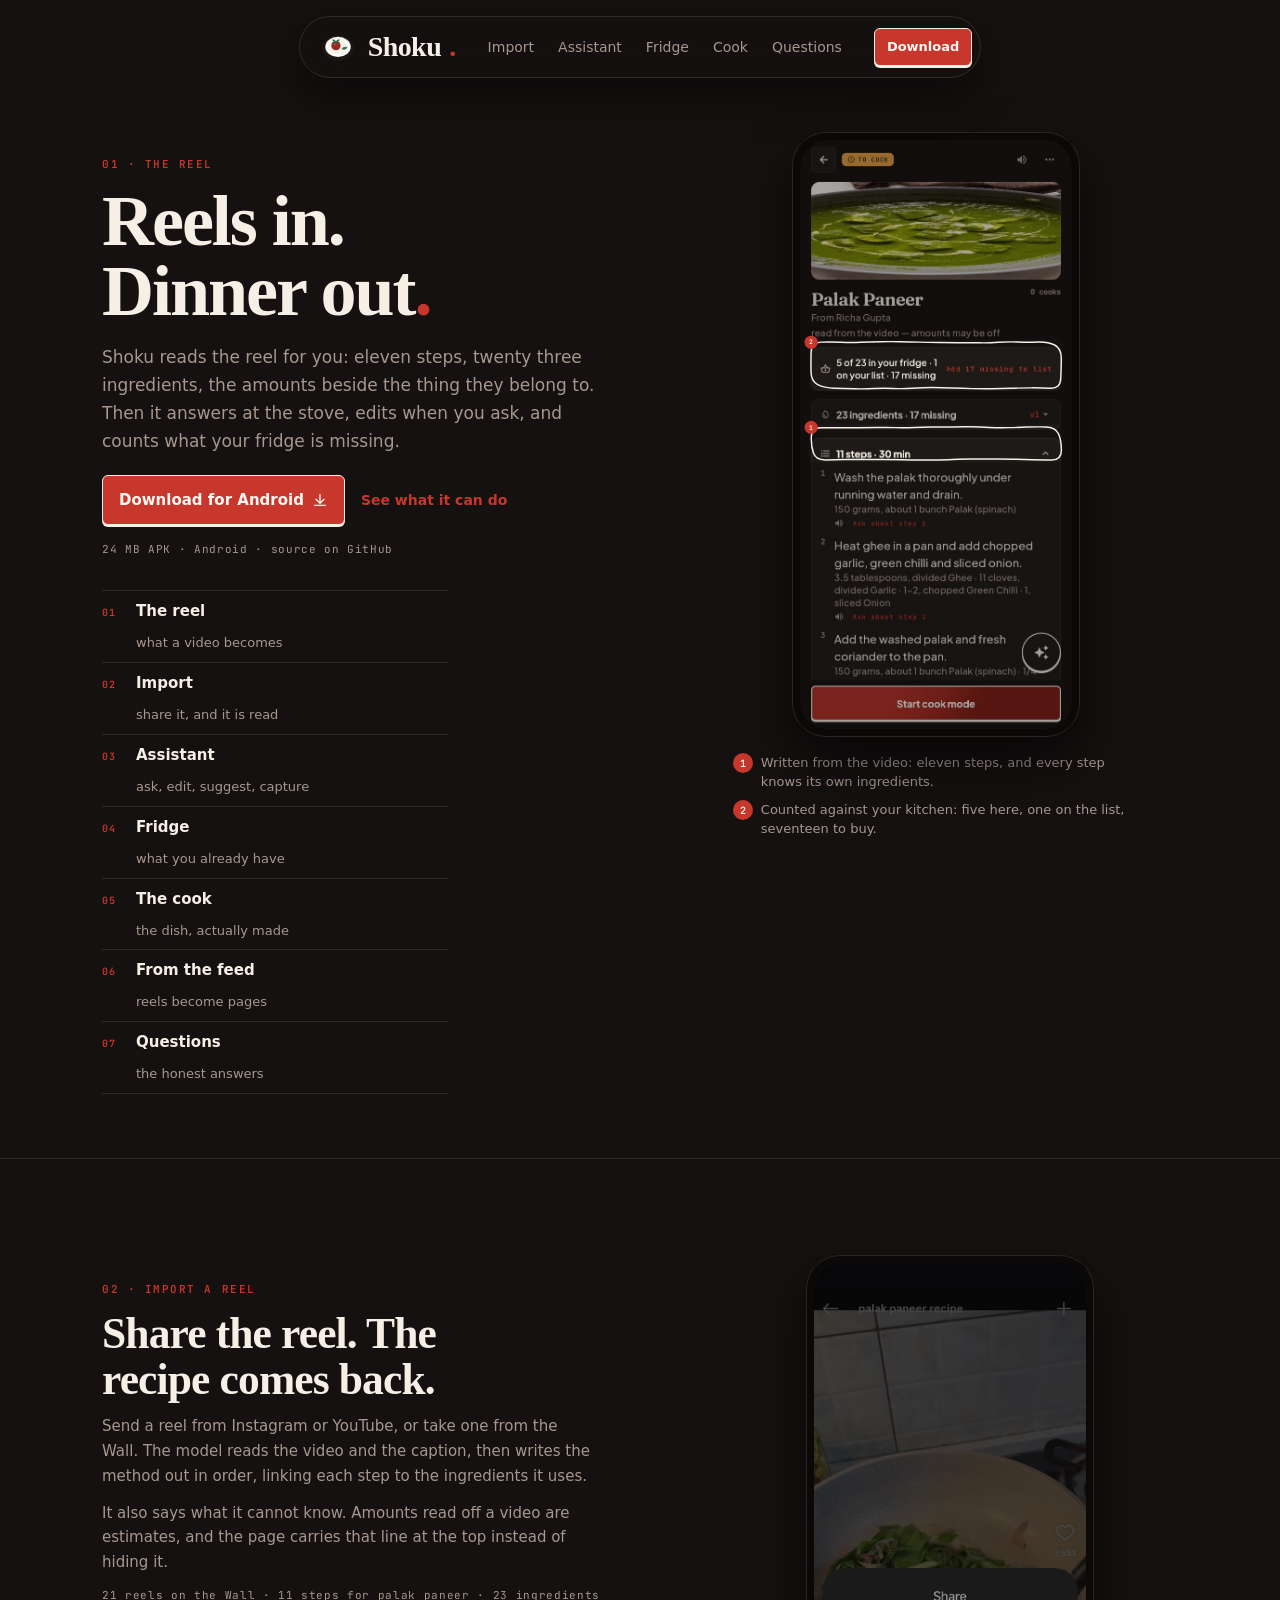
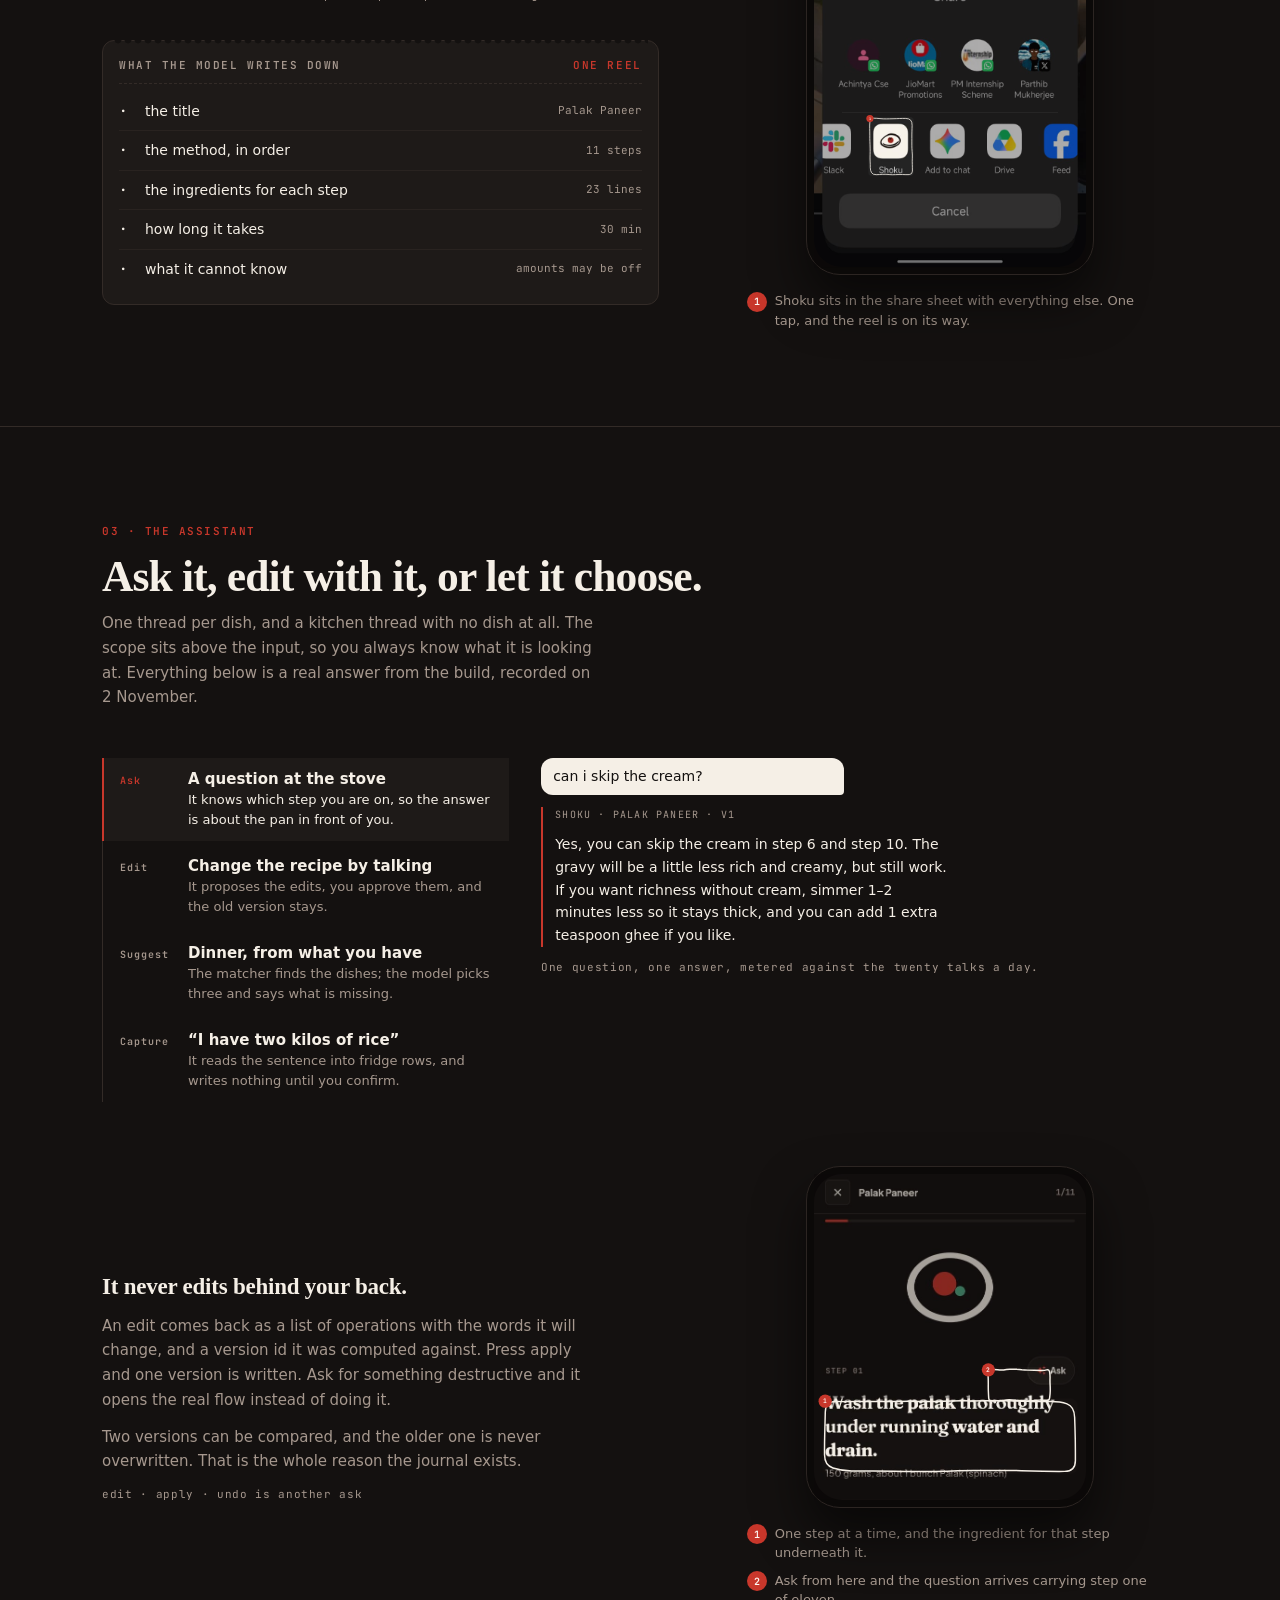
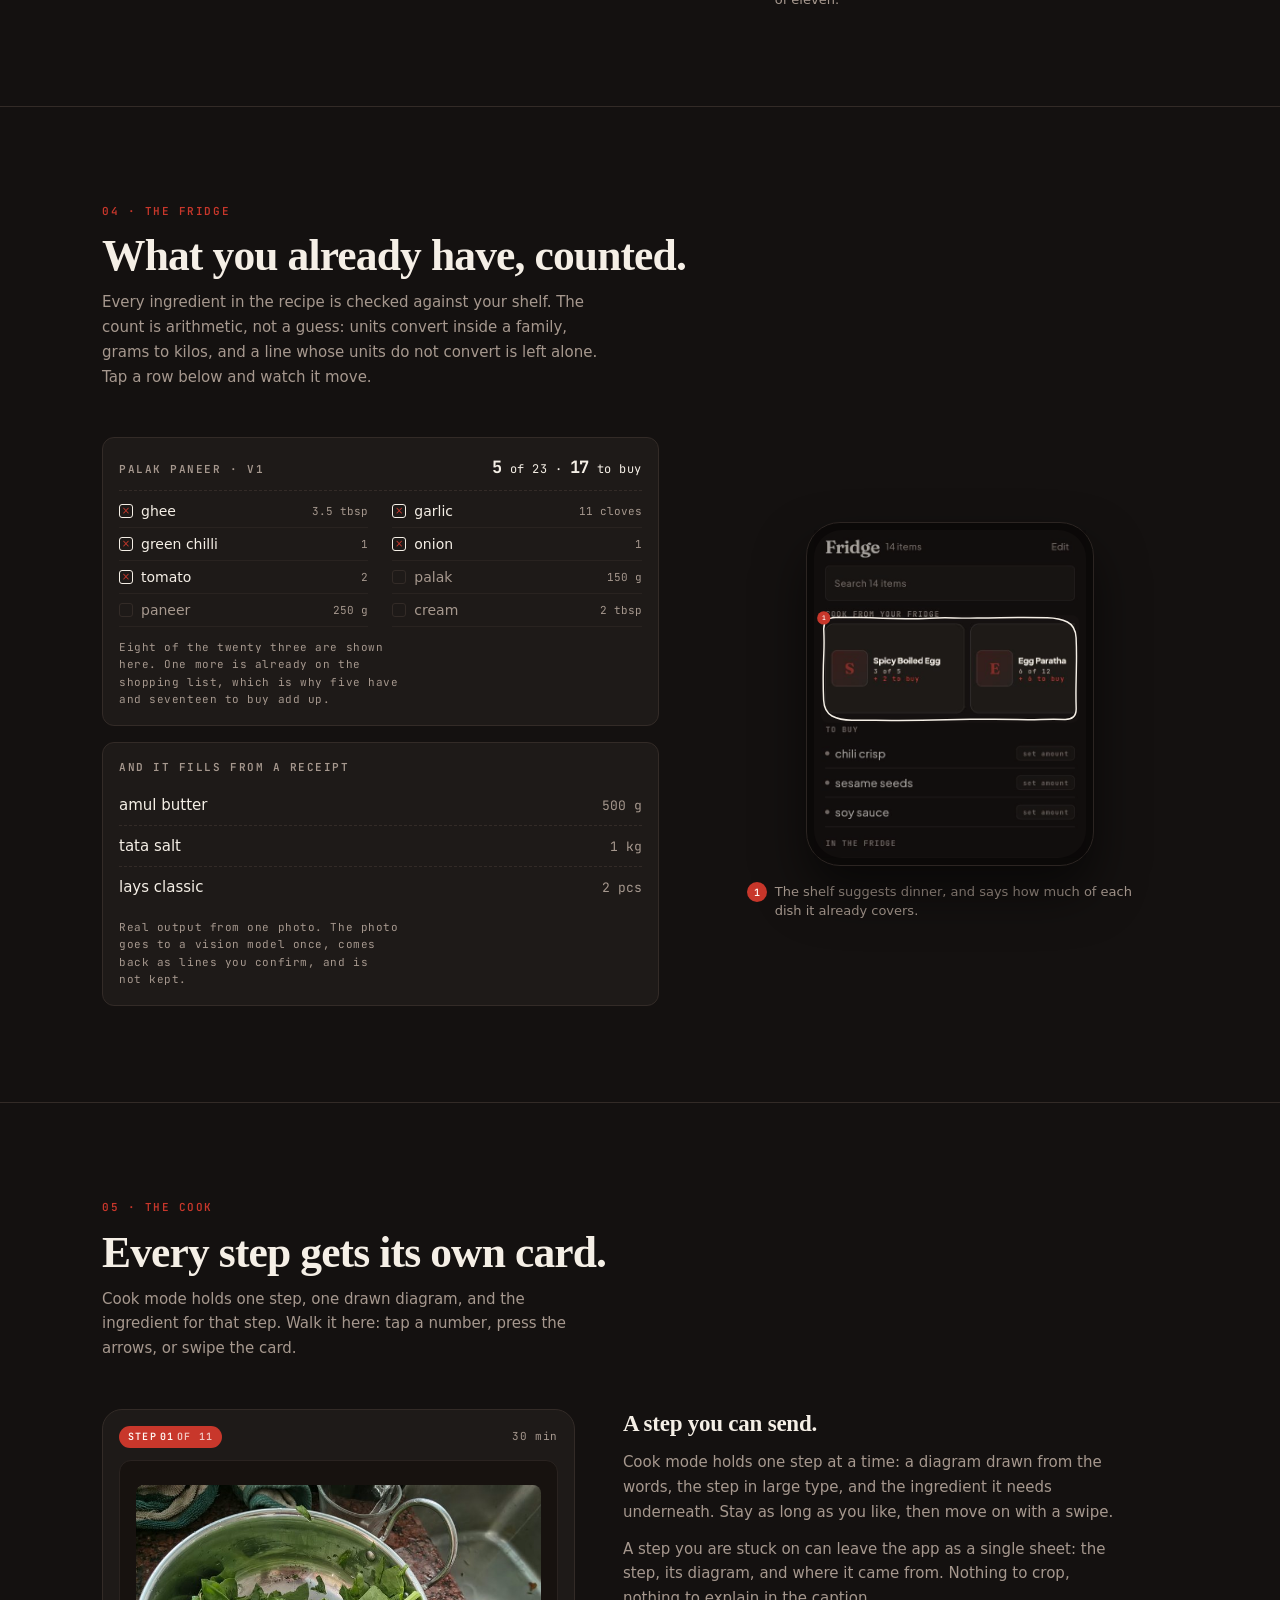
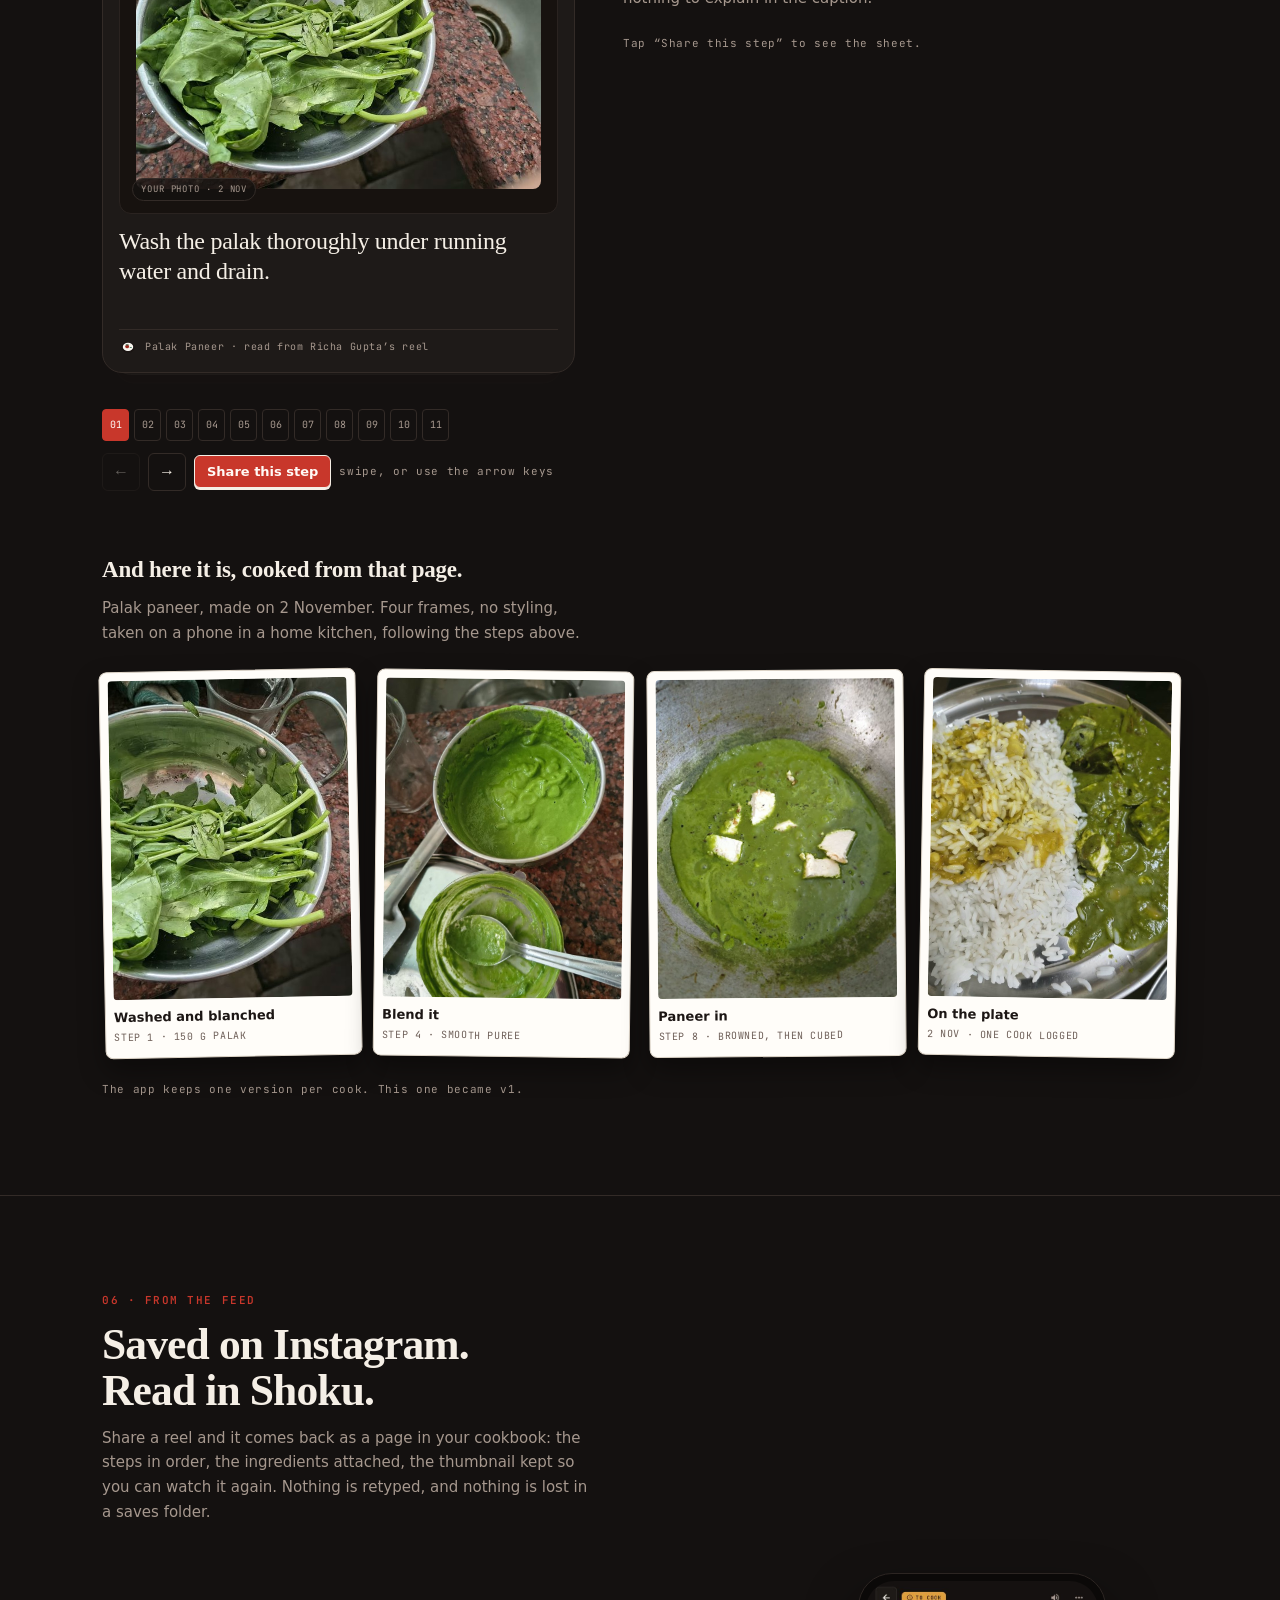
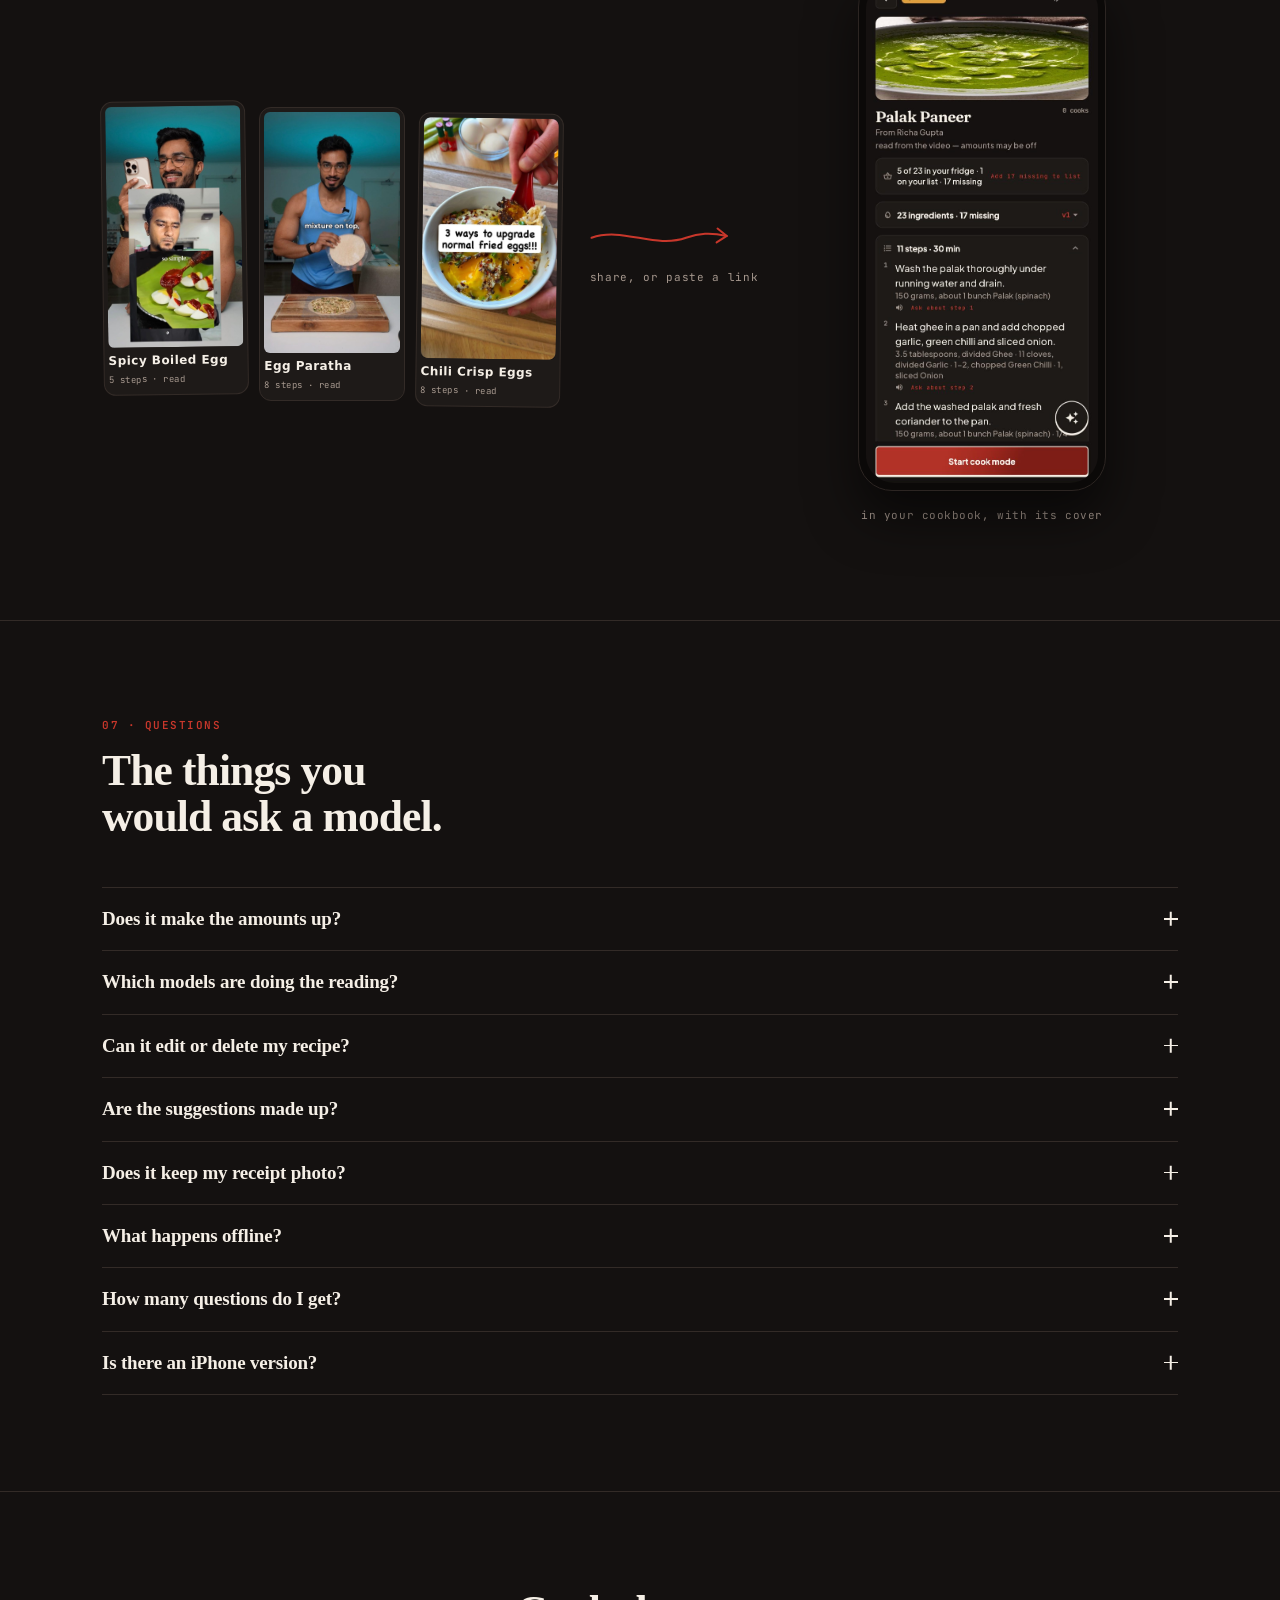
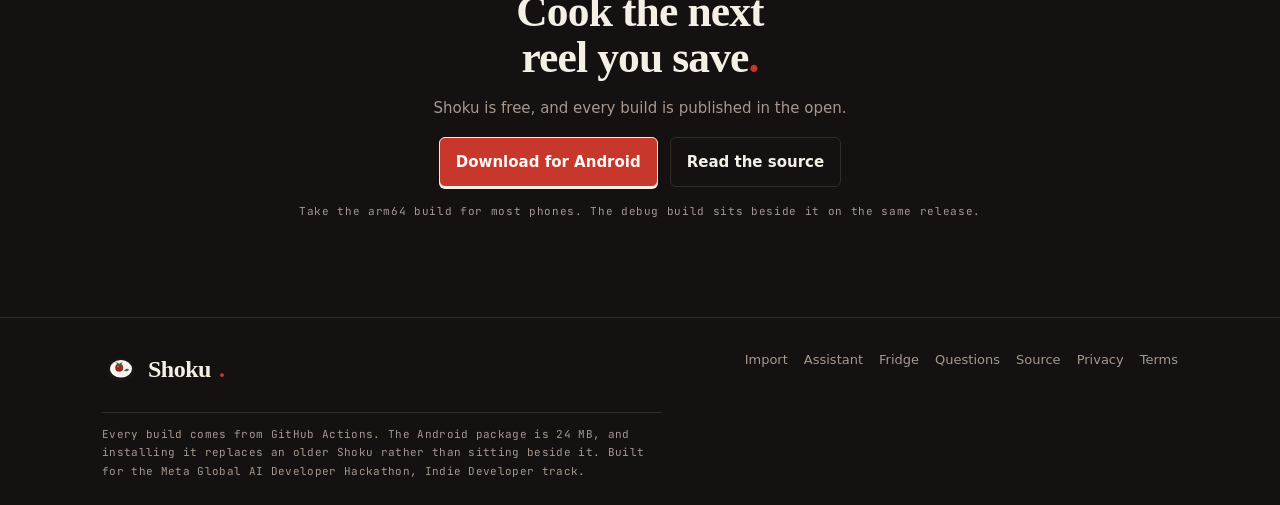
==== commit 49289724: "feat(landing): the cook step shows the real photo, and the feed becomes the page Step one is the bow" ====
--- a/site/index.html
+++ b/site/index.html
@@ -86,7 +86,7 @@
           <a href="#assistant"><span class="n">03</span> Assistant <span class="what">ask, edit, suggest, capture</span></a>
           <a href="#fridge"><span class="n">04</span> Fridge <span class="what">what you already have</span></a>
           <a href="#cook"><span class="n">05</span> The cook <span class="what">the dish, actually made</span></a>
-          <a href="#wall"><span class="n">06</span> The Wall <span class="what">twenty one reels, read</span></a>
+          <a href="#wall"><span class="n">06</span> From the feed <span class="what">reels become pages</span></a>
           <a href="#questions"><span class="n">07</span> Questions <span class="what">the honest answers</span></a>
         </nav>
       </div>
@@ -129,13 +129,13 @@
         </div>
       </div>
 
-      <figure class="board reveal" data-board="wall">
+      <figure class="board reveal" data-board="share">
         <div class="board-phone">
-          <img src="assets/shots/wall.jpg" width="585" height="640" alt="The Wall in Shoku: a feed of reels with their real thumbnails, step counts and tags, each with an add to cookbook button." loading="lazy">
-          <svg class="marks" viewBox="0 0 390 427" preserveAspectRatio="none" aria-hidden="true"></svg>
+          <img src="assets/shots/share-sheet.jpg" width="720" height="1600" alt="The Android share sheet open over an Instagram reel, with Shoku listed between Slack and Add to chat." loading="lazy">
+          <svg class="marks" viewBox="0 0 720 1600" preserveAspectRatio="none" aria-hidden="true"></svg>
         </div>
         <ol class="board-notes">
-          <li><button class="board-note" data-mark="1" type="button"><span class="n">1</span><span>A card per reel somebody imported. The thumbnail is the reel, and the tags and step count were read from it, not typed.</span></button></li>
+          <li><button class="board-note" data-mark="1" type="button"><span class="n">1</span><span>Shoku sits in the share sheet with everything else. One tap, and the reel is on its way.</span></button></li>
         </ol>
       </figure>
     </div>
@@ -414,37 +414,45 @@
   </section>
 
   <!-- 06 · the wall ------------------------------------------------------- -->
+  <!-- 06 · from the feed ------------------------------------------------ -->
   <section class="section" id="wall">
     <div class="wrap">
       <div class="section-head">
-        <p class="label label-crimson">06 · The Wall</p>
-        <h2 class="h2">Twenty one reels, already read.</h2>
-        <p class="body">The Wall is the shared side of the app: every imported reel, with its thumbnail, its creator and the steps that were read out of it. The matcher draws from it whenever you ask what to cook.</p>
-      </div>
-      <div class="polaroids polaroids--wall">
-        <figure class="polaroid" style="--tilt:-0.8deg">
-          <img src="assets/reels/DSSIlPADyxr.jpg" width="640" height="1138" alt="Palak paneer in a pan." loading="lazy">
-          <figcaption><span class="t">Palak Paneer</span>Richa Gupta · 11 steps</figcaption>
-        </figure>
-        <figure class="polaroid" style="--tilt:0.6deg">
-          <img src="assets/reels/DcbJ2KBzz8u.jpg" width="640" height="1137" alt="Egg ghee roast in a bowl." loading="lazy">
-          <figcaption><span class="t">Egg Ghee Roast</span>Ralston D’Souza · 19 steps</figcaption>
-        </figure>
-        <figure class="polaroid" style="--tilt:-0.4deg">
-          <img src="assets/reels/Dd9pc1AyUC4.jpg" width="640" height="1138" alt="Hot honey garlic chicken bread." loading="lazy">
-          <figcaption><span class="t">Hot Honey Garlic Chicken Bread</span>Iram Mansoor · 24 steps</figcaption>
-        </figure>
-        <figure class="polaroid" style="--tilt:0.9deg">
-          <img src="assets/reels/DezCNozzevL.jpg" width="640" height="1136" alt="Nepali style aloo chukauni." loading="lazy">
-          <figcaption><span class="t">Nepali Style Aloo Chukauni</span>Ralston D’Souza · 11 steps</figcaption>
-        </figure>
-        <figure class="polaroid" style="--tilt:-0.7deg">
-          <img src="assets/reels/DbWQLfUBwdu.jpg" width="640" height="1138" alt="Chili crisp eggs on a plate." loading="lazy">
-          <figcaption><span class="t">Chili Crisp Eggs</span>Braydon Jackson Morgan · 8 steps</figcaption>
-        </figure>
-        <figure class="polaroid" style="--tilt:0.4deg">
-          <img src="assets/reels/DdXytYoT6q7.jpg" width="640" height="1137" alt="Egg paratha cut open on a pan." loading="lazy">
-          <figcaption><span class="t">Egg Paratha</span>Ralston D’Souza · 8 steps</figcaption>
+        <p class="label label-crimson">06 · From the feed</p>
+        <h2 class="h2">Saved on Instagram. Read in Shoku.</h2>
+        <p class="body">Share a reel and it comes back as a page in your cookbook: the steps in order, the ingredients attached, the thumbnail kept so you can watch it again. Nothing is retyped, and nothing is lost in a saves folder.</p>
+      </div>
+
+      <div class="transfer reveal" id="transfer">
+        <div class="transfer-reels">
+          <figure class="reelcard" style="--i:0">
+            <img src="assets/reels/DcpcVnJTzC3.jpg" width="640" height="1138" alt="A reel of spicy boiled eggs." loading="lazy">
+            <figcaption><span class="t">Spicy Boiled Egg</span>5 steps · read</figcaption>
+          </figure>
+          <figure class="reelcard" style="--i:1">
+            <img src="assets/reels/DdXytYoT6q7.jpg" width="640" height="1137" alt="A reel of egg paratha." loading="lazy">
+            <figcaption><span class="t">Egg Paratha</span>8 steps · read</figcaption>
+          </figure>
+          <figure class="reelcard" style="--i:2">
+            <img src="assets/reels/DbWQLfUBwdu.jpg" width="640" height="1138" alt="A reel of chili crisp eggs." loading="lazy">
+            <figcaption><span class="t">Chili Crisp Eggs</span>8 steps · read</figcaption>
+          </figure>
+        </div>
+
+        <div class="transfer-arrow" aria-hidden="true">
+          <svg viewBox="0 0 190 60">
+            <path class="arrow-line" d="M6 30c34-12 68 12 102 0 14-5 26-6 44-2"/>
+            <path class="arrow-head" d="M142 20l10 8-11 7"/>
+          </svg>
+          <span class="tiny">share, or paste a link</span>
+        </div>
+
+        <figure class="board" data-board="plain">
+          <div class="board-phone" style="width: 248px">
+            <img src="assets/shots/dish.jpg" width="585" height="1266" alt="The palak paneer page that came back: cover photo, ingredients, steps and the fridge count." loading="lazy">
+            <svg class="marks" viewBox="0 0 390 844" preserveAspectRatio="none" aria-hidden="true"></svg>
+          </div>
+          <p class="caption" style="text-align:center">in your cookbook, with its cover</p>
         </figure>
       </div>
     </div>
--- a/site/css/styles.css
+++ b/site/css/styles.css
@@ -1715,3 +1715,168 @@
 .share-panel[data-open="true"] #share-hint {
   color: var(--crimson);
 }
+
+.footer .brand {
+  font-size: 1.5rem;
+}
+
+.footer .brand img {
+  width: 38px;
+  height: 38px;
+}
+
+/* ------------------------------------------------- real photos in the deck */
+
+.stepcard-art {
+  position: relative;
+}
+
+.stepcard-art img {
+  width: 100%;
+  aspect-ratio: 4 / 3;
+  object-fit: cover;
+  border-radius: 8px;
+  display: block;
+}
+
+.art-tag {
+  position: absolute;
+  left: 12px;
+  bottom: 12px;
+  font-family: var(--mono);
+  font-size: 0.5625rem;
+  letter-spacing: 0.1em;
+  text-transform: uppercase;
+  color: var(--muted);
+  background: rgba(20, 17, 16, 0.78);
+  border: 1px solid var(--hair);
+  border-radius: var(--r-pill);
+  padding: 3px 8px;
+}
+
+.sc-art img {
+  width: 100%;
+  aspect-ratio: 4 / 3;
+  object-fit: cover;
+  border-radius: 6px;
+  display: block;
+}
+
+/* ------------------------------------------------ reel to page, the move */
+
+.transfer {
+  display: grid;
+  grid-template-columns: minmax(0, 1.08fr) 176px minmax(0, 0.92fr);
+  gap: var(--s-6);
+  align-items: center;
+  margin-top: var(--s-2);
+}
+
+.transfer-reels {
+  display: flex;
+  justify-content: flex-end;
+  align-items: flex-end;
+  gap: var(--s-4);
+}
+
+.reelcard {
+  margin: 0;
+  width: 148px;
+  background: var(--surface);
+  border: 1px solid var(--hair);
+  border-radius: var(--r-card);
+  padding: var(--s-2) var(--s-2) var(--s-3);
+  transform: translateY(calc(var(--i) * 12px)) rotate(calc((var(--i) - 1) * 1.6deg));
+  transition: transform 700ms var(--ease);
+}
+
+.transfer.in .reelcard {
+  transform: translateY(calc(var(--i) * 6px)) rotate(calc((var(--i) - 1) * 0.8deg));
+}
+
+.reelcard img {
+  width: 100%;
+  aspect-ratio: 9 / 16;
+  object-fit: cover;
+  border-radius: 6px;
+}
+
+.reelcard figcaption {
+  font-family: var(--mono);
+  font-size: 0.5625rem;
+  letter-spacing: 0.05em;
+  color: var(--muted);
+  padding-top: var(--s-2);
+}
+
+.reelcard figcaption .t {
+  display: block;
+  font-family: var(--sans);
+  font-size: 0.75rem;
+  font-weight: 600;
+  color: var(--ink);
+  margin-bottom: 2px;
+}
+
+.transfer-arrow {
+  display: grid;
+  gap: var(--s-2);
+  justify-items: center;
+  text-align: center;
+}
+
+.transfer-arrow svg {
+  width: 100%;
+  max-width: 176px;
+  fill: none;
+  stroke: var(--crimson);
+  stroke-width: 2.2;
+  stroke-linecap: round;
+  stroke-linejoin: round;
+}
+
+.arrow-line,
+.arrow-head {
+  stroke-dasharray: 240;
+  stroke-dashoffset: 240;
+  transition: stroke-dashoffset 900ms var(--ease) 240ms;
+}
+
+.transfer.in .arrow-line,
+.transfer.in .arrow-head {
+  stroke-dashoffset: 0;
+}
+
+@media (max-width: 980px) {
+  .transfer {
+    grid-template-columns: minmax(0, 1fr);
+    justify-items: center;
+    gap: var(--s-5);
+  }
+  .transfer-reels {
+    justify-content: center;
+    width: 100%;
+  }
+  .reelcard {
+    width: 30%;
+    max-width: 150px;
+  }
+  .transfer-arrow svg {
+    transform: rotate(90deg);
+    width: 64px;
+  }
+  .transfer-arrow .tiny {
+    margin-top: var(--s-4);
+  }
+}
+
+@media (prefers-reduced-motion: reduce) {
+  .arrow-line,
+  .arrow-head {
+    stroke-dashoffset: 0;
+  }
+  .reelcard,
+  .transfer.in .reelcard {
+    transform: none;
+  }
+}
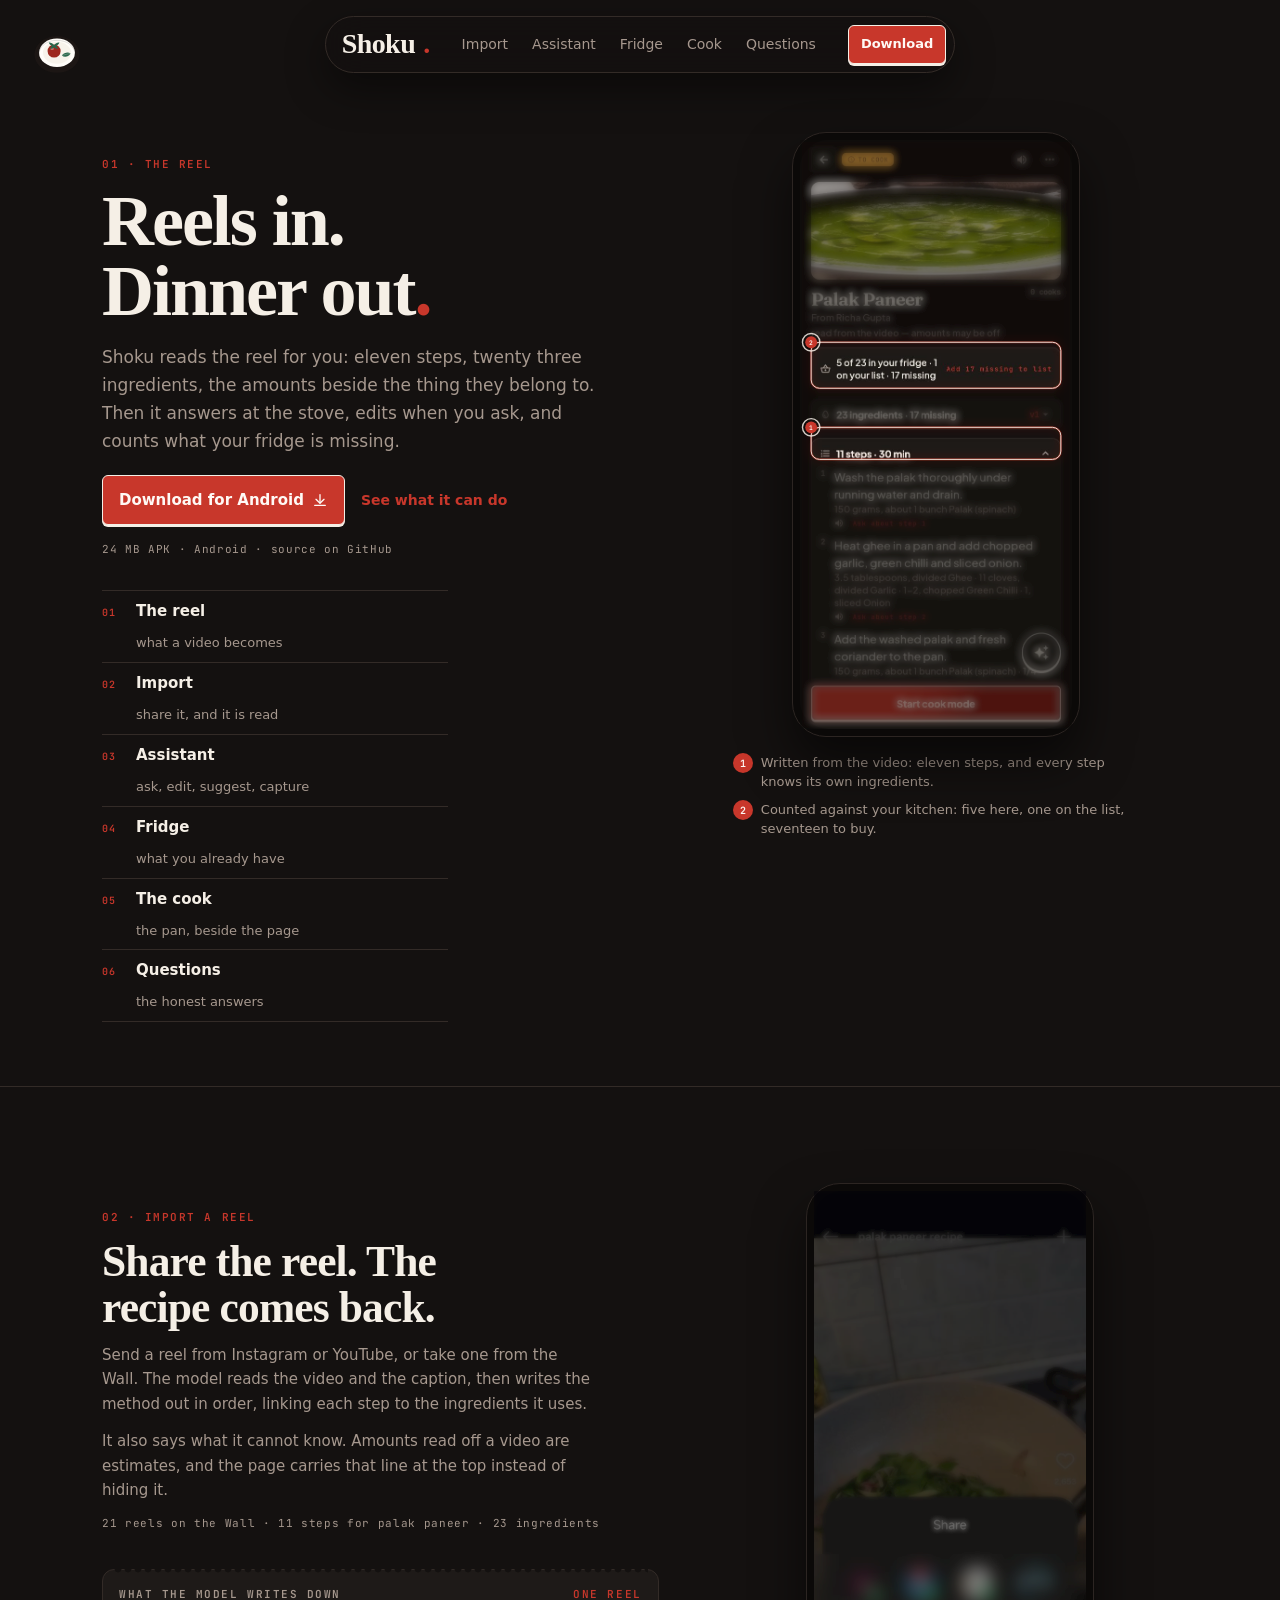
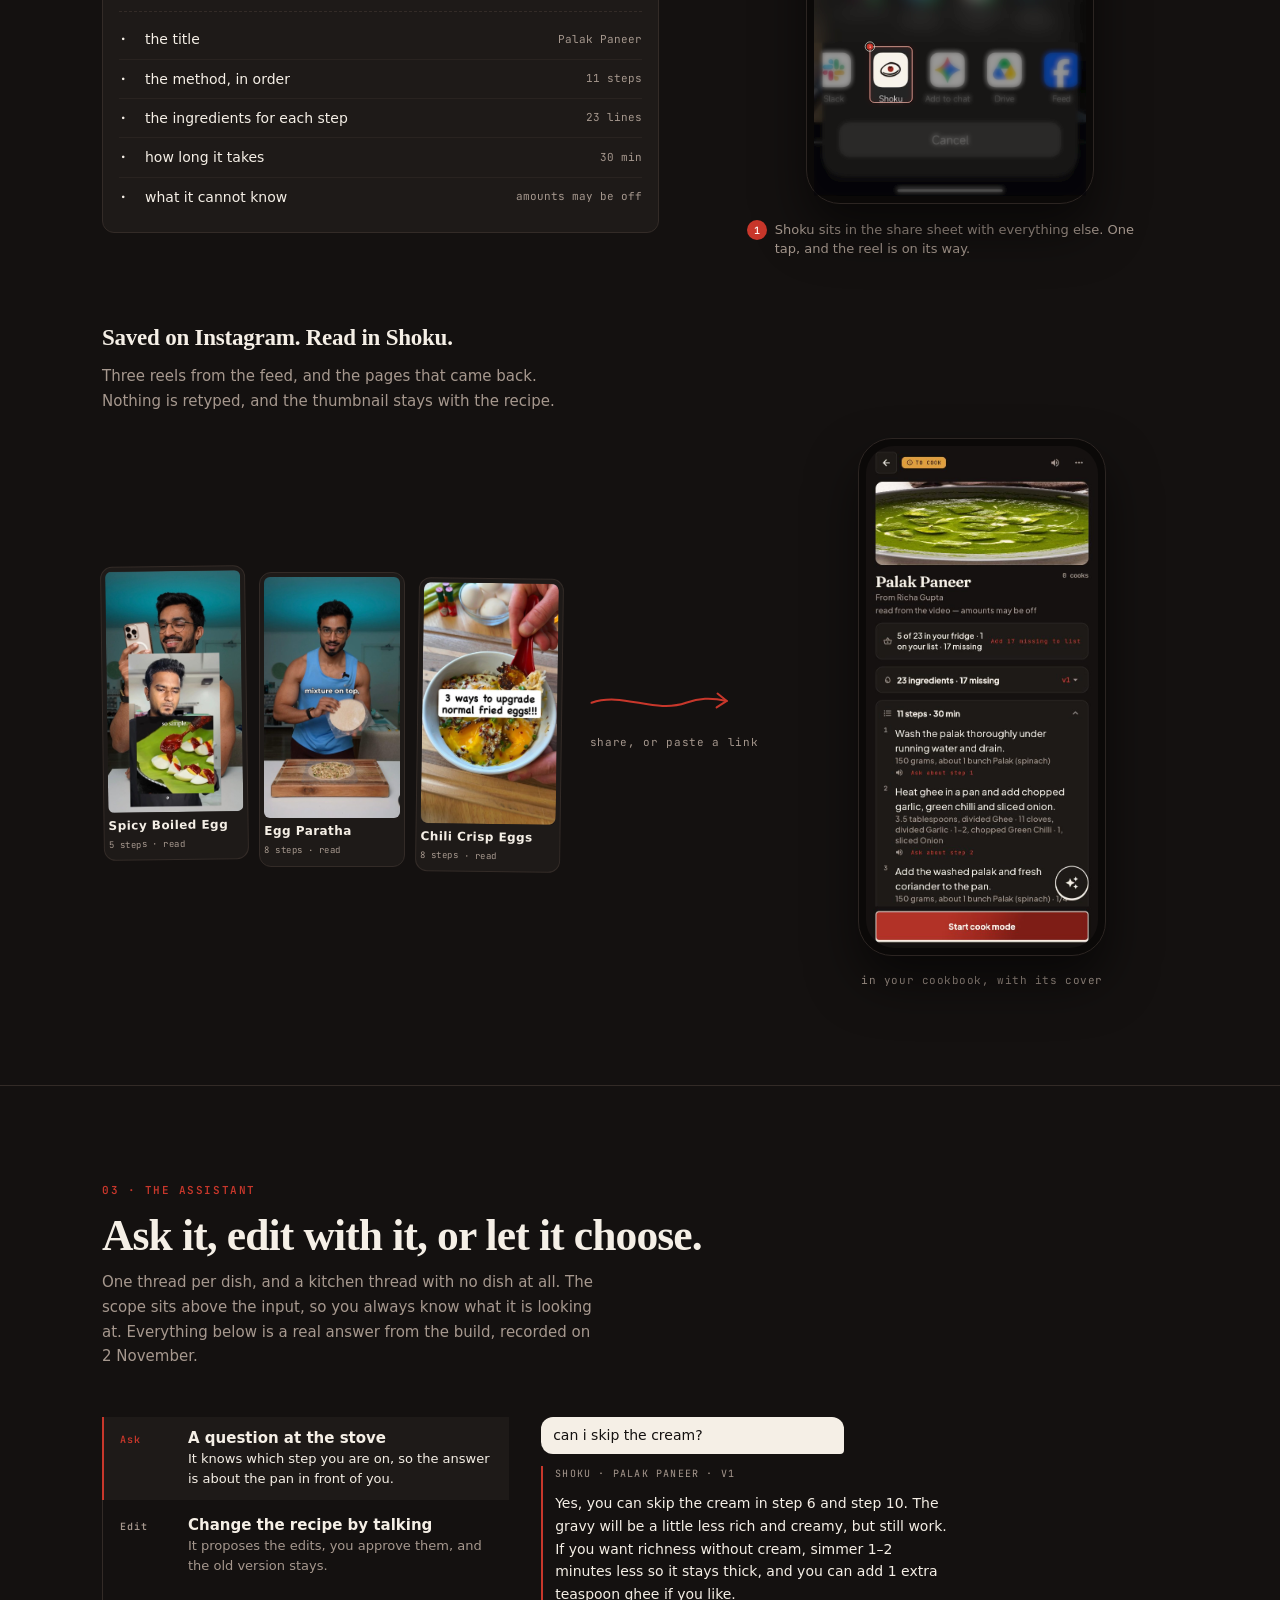
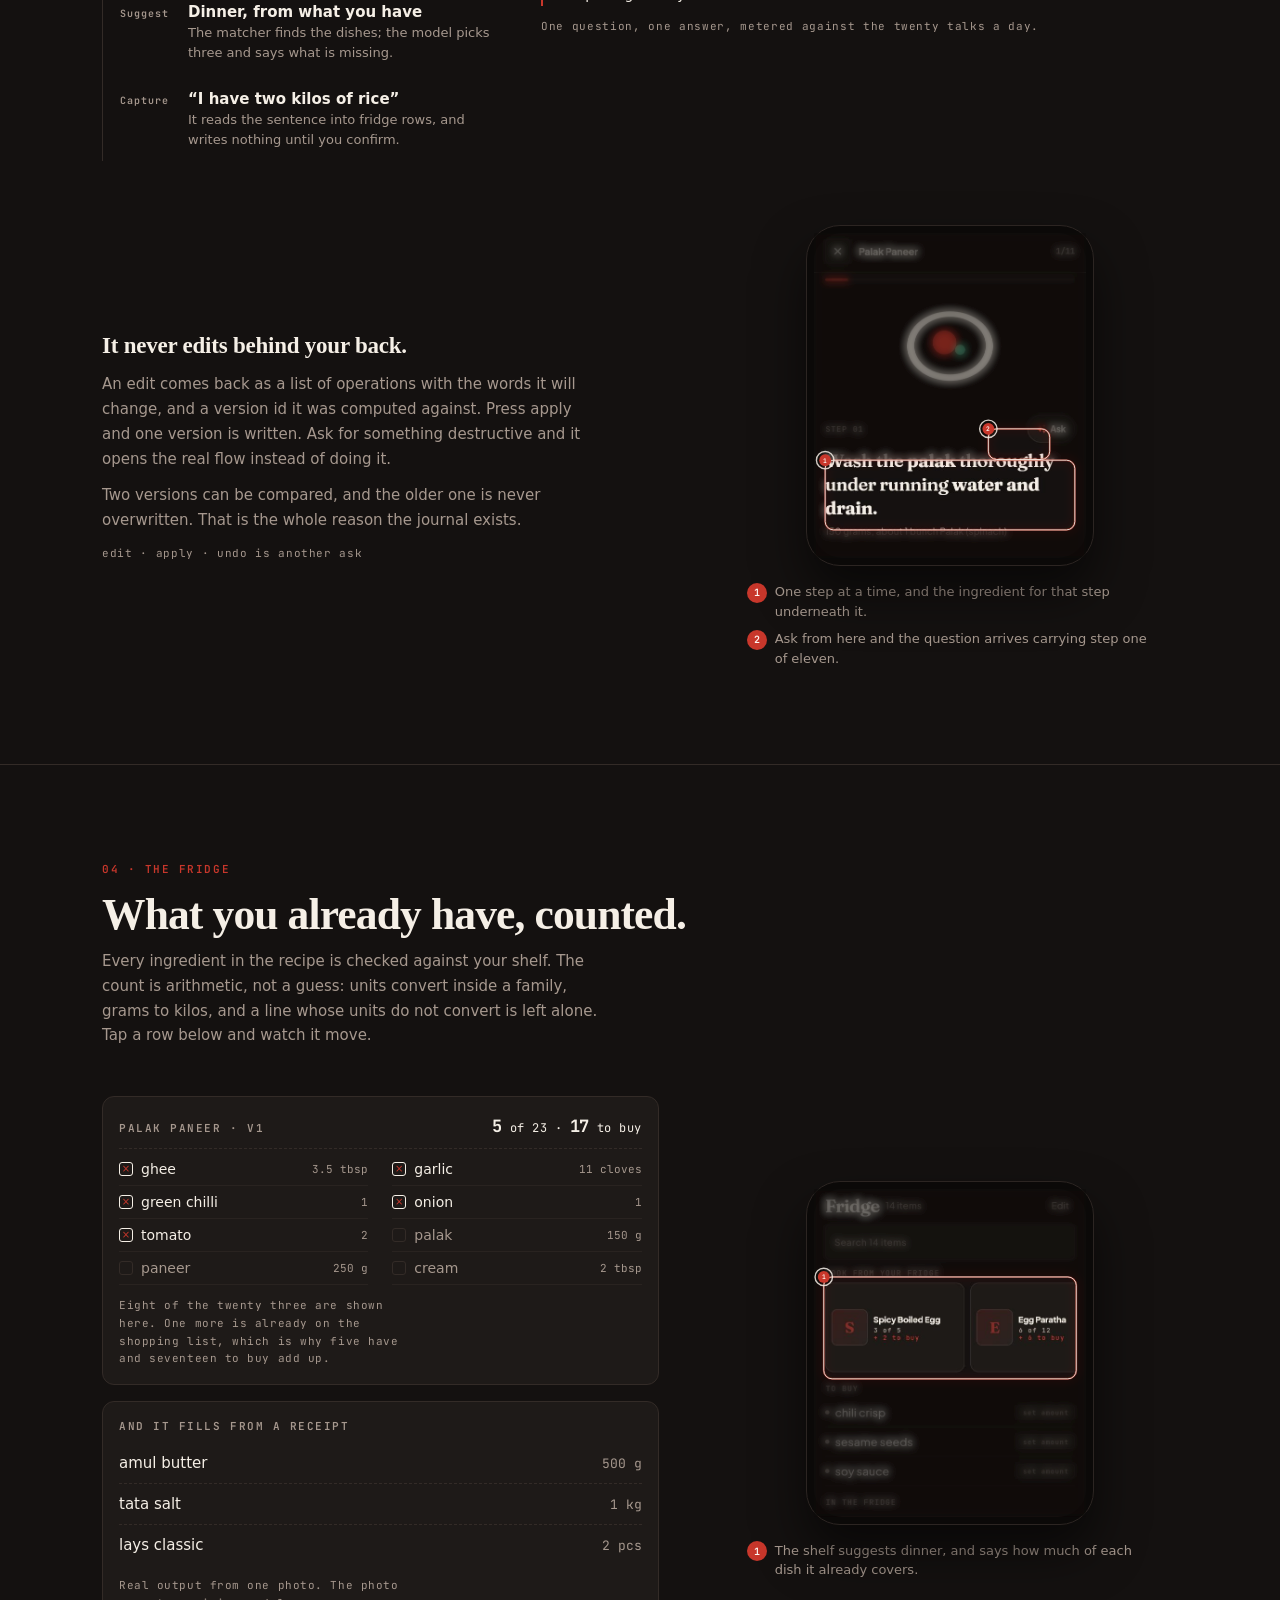
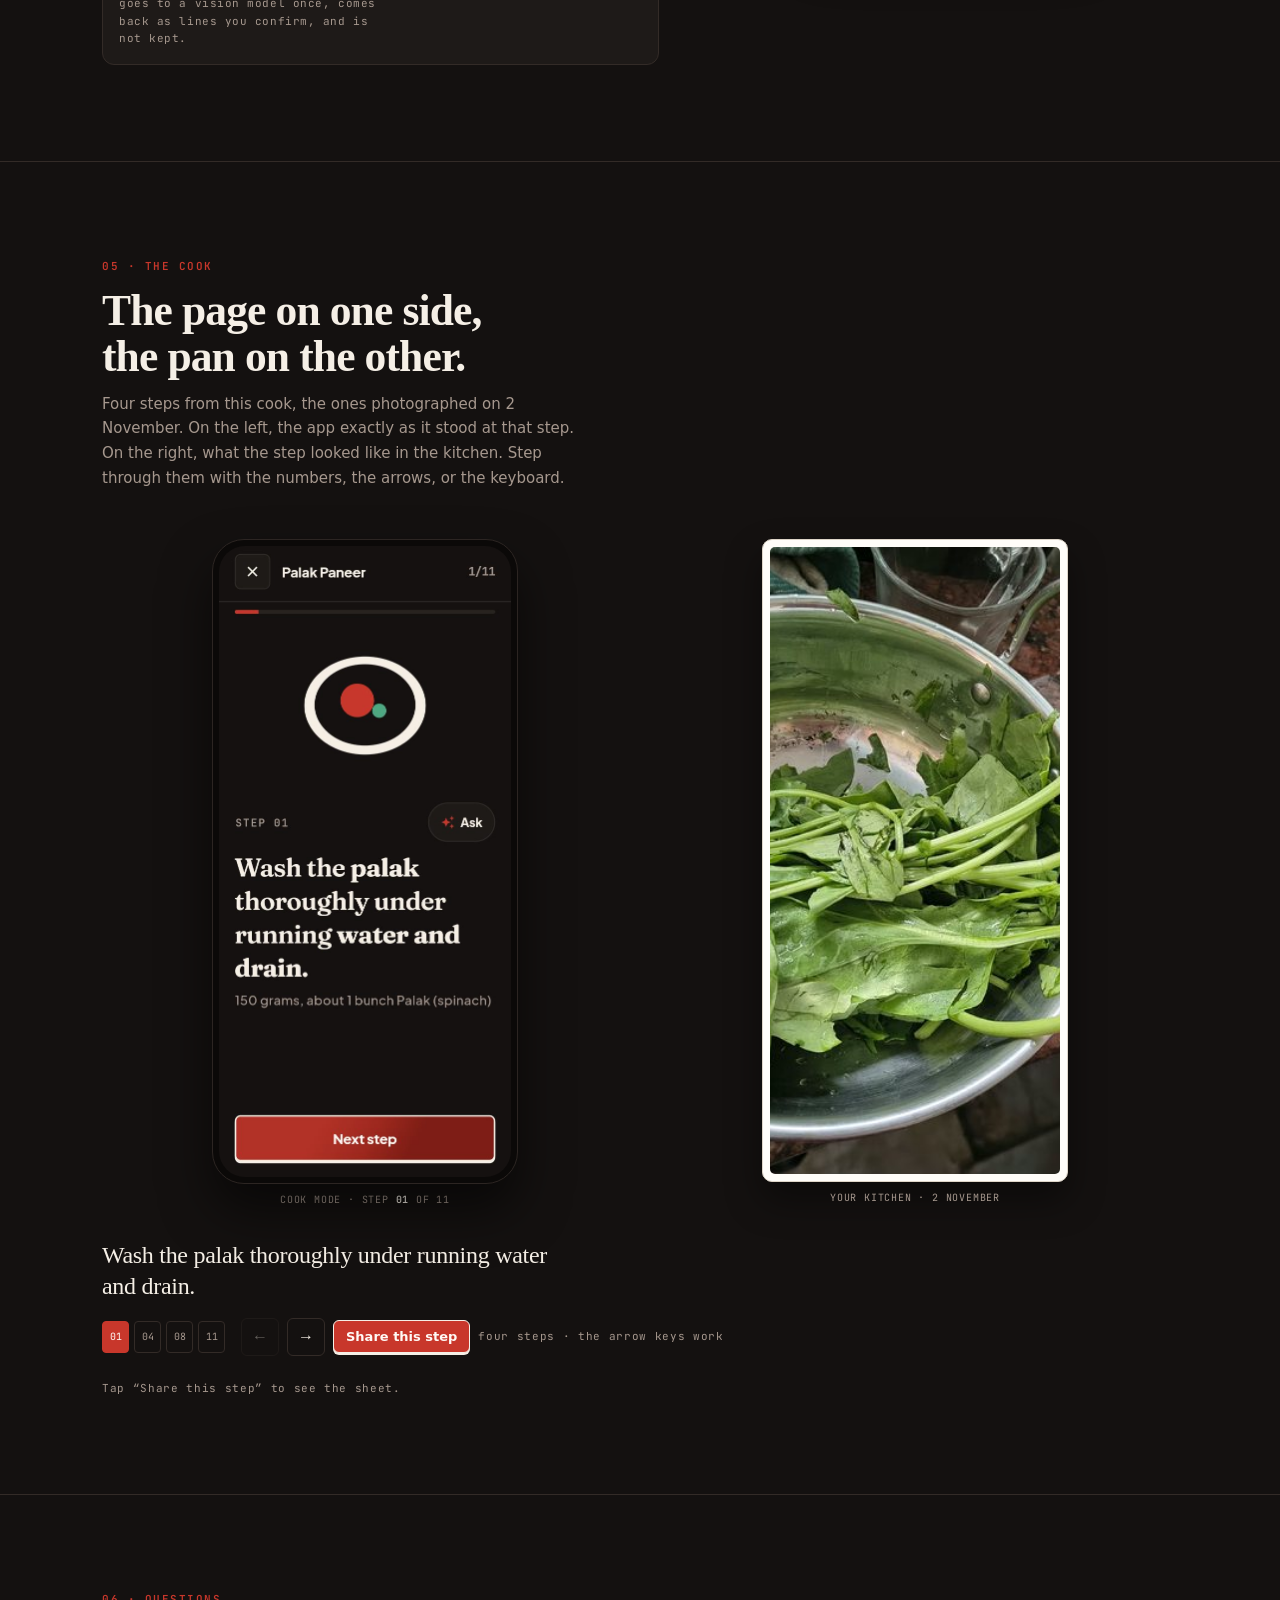
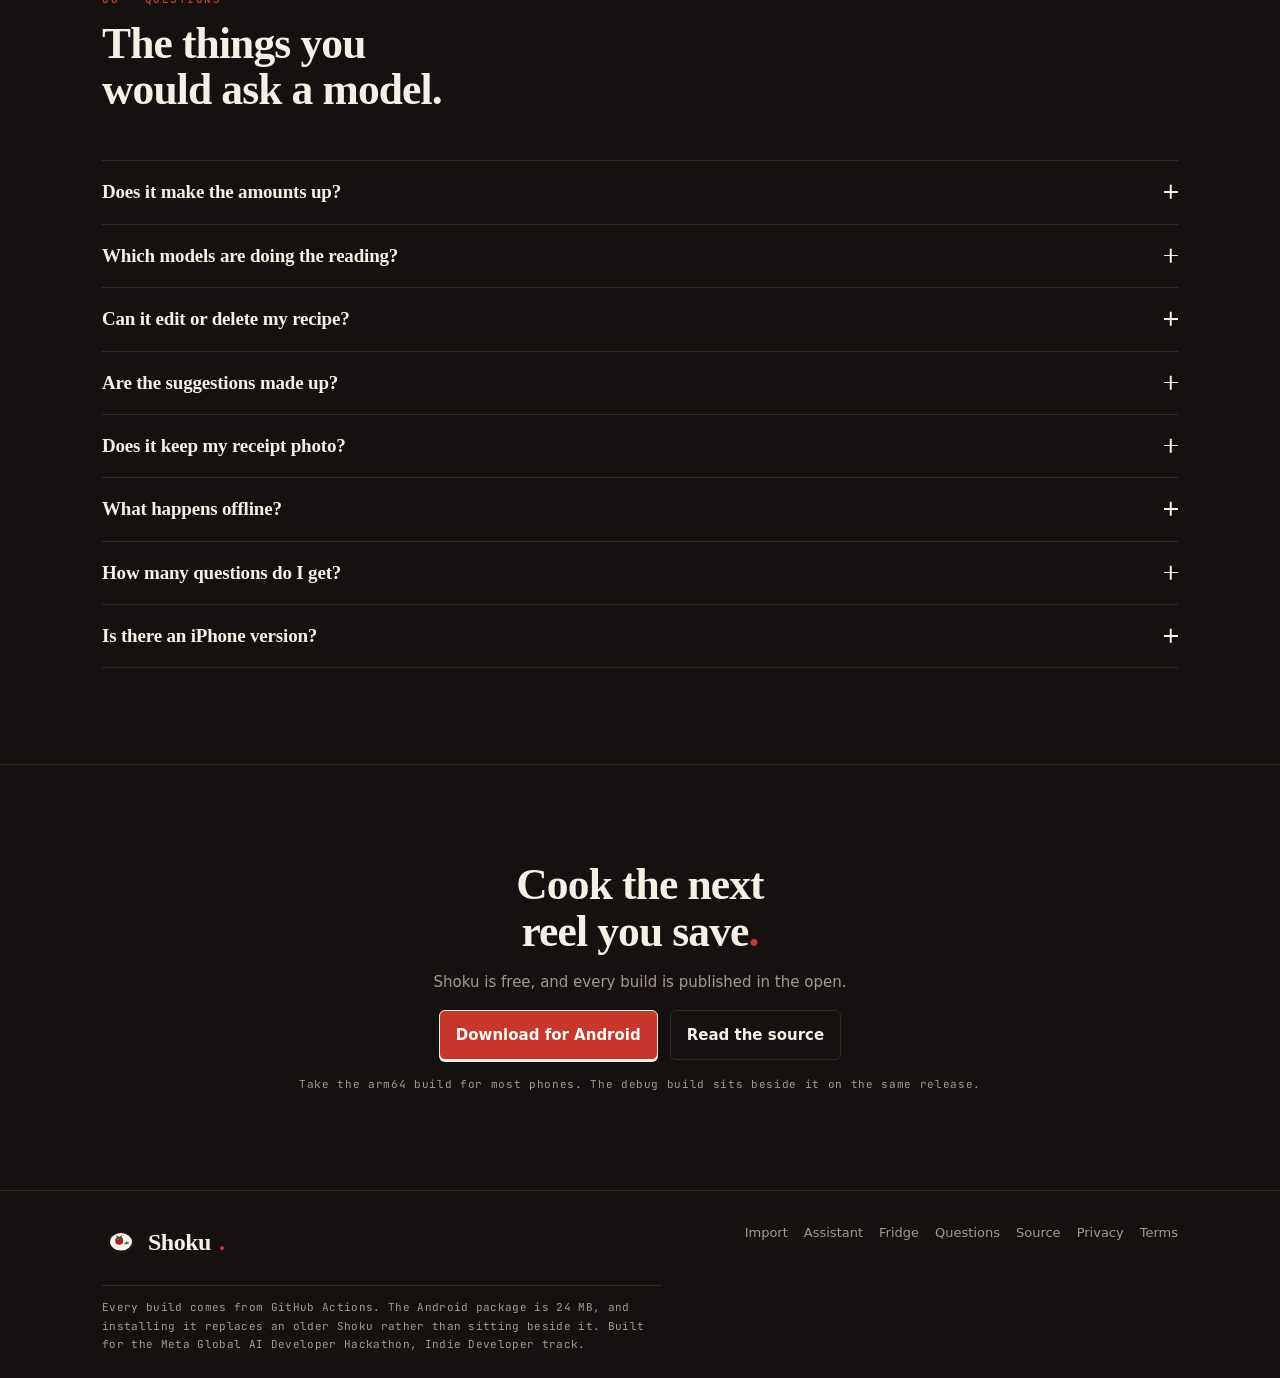
==== commit b3e237a9: "feat(landing): a soft focus overlay, and the app beside the pan The annotations are no longer chalk " ====
--- a/site/index.html
+++ b/site/index.html
@@ -34,6 +34,9 @@
 <a class="skip-link" href="#main">Skip to content</a>
 
 <header class="nav">
+  <a class="nav-mark" href="/" aria-label="Shoku, home">
+    <img src="assets/brand/plate.svg" alt="" width="62" height="62">
+  </a>
   <div class="nav-bar">
     <a class="brand" href="/" aria-label="Shoku, home">
       <img src="assets/brand/plate.svg" alt="" width="44" height="44">
@@ -85,9 +88,8 @@
           <a href="#import"><span class="n">02</span> Import <span class="what">share it, and it is read</span></a>
           <a href="#assistant"><span class="n">03</span> Assistant <span class="what">ask, edit, suggest, capture</span></a>
           <a href="#fridge"><span class="n">04</span> Fridge <span class="what">what you already have</span></a>
-          <a href="#cook"><span class="n">05</span> The cook <span class="what">the dish, actually made</span></a>
-          <a href="#wall"><span class="n">06</span> From the feed <span class="what">reels become pages</span></a>
-          <a href="#questions"><span class="n">07</span> Questions <span class="what">the honest answers</span></a>
+          <a href="#cook"><span class="n">05</span> The cook <span class="what">the pan, beside the page</span></a>
+          <a href="#questions"><span class="n">06</span> Questions <span class="what">the honest answers</span></a>
         </nav>
       </div>
 
@@ -106,7 +108,8 @@
 
   <!-- 02 · import -------------------------------------------------------- -->
   <section class="section" id="import">
-    <div class="wrap split split-center">
+    <div class="wrap">
+      <div class="split split-center">
       <div class="section-head" style="margin-bottom:0">
         <p class="label label-crimson">02 · Import a reel</p>
         <h2 class="h2">Share the reel. The recipe comes back.</h2>
@@ -138,7 +141,47 @@
           <li><button class="board-note" data-mark="1" type="button"><span class="n">1</span><span>Shoku sits in the share sheet with everything else. One tap, and the reel is on its way.</span></button></li>
         </ol>
       </figure>
-    </div>
+
+
+      </div>
+
+      <div class="section-head" style="margin-top: var(--s-9); margin-bottom: var(--s-6)">
+        <h3 class="h3">Saved on Instagram. Read in Shoku.</h3>
+        <p class="body">Three reels from the feed, and the pages that came back. Nothing is retyped, and the thumbnail stays with the recipe.</p>
+      </div>
+
+      <div class="transfer reveal" id="transfer">
+        <div class="transfer-reels">
+          <figure class="reelcard" style="--i:0">
+            <img src="assets/reels/DcpcVnJTzC3.jpg" width="640" height="1138" alt="A reel of spicy boiled eggs." loading="lazy">
+            <figcaption><span class="t">Spicy Boiled Egg</span>5 steps · read</figcaption>
+          </figure>
+          <figure class="reelcard" style="--i:1">
+            <img src="assets/reels/DdXytYoT6q7.jpg" width="640" height="1137" alt="A reel of egg paratha." loading="lazy">
+            <figcaption><span class="t">Egg Paratha</span>8 steps · read</figcaption>
+          </figure>
+          <figure class="reelcard" style="--i:2">
+            <img src="assets/reels/DbWQLfUBwdu.jpg" width="640" height="1138" alt="A reel of chili crisp eggs." loading="lazy">
+            <figcaption><span class="t">Chili Crisp Eggs</span>8 steps · read</figcaption>
+          </figure>
+        </div>
+
+        <div class="transfer-arrow" aria-hidden="true">
+          <svg viewBox="0 0 190 60">
+            <path class="arrow-line" d="M6 30c34-12 68 12 102 0 14-5 26-6 44-2"/>
+            <path class="arrow-head" d="M142 20l10 8-11 7"/>
+          </svg>
+          <span class="tiny">share, or paste a link</span>
+        </div>
+
+        <figure class="board" data-board="plain">
+          <div class="board-phone" style="width: 248px">
+            <img src="assets/shots/dish.jpg" width="585" height="1266" alt="The palak paneer page that came back: cover photo, ingredients, steps and the fridge count." loading="lazy">
+            <svg class="marks" viewBox="0 0 390 844" preserveAspectRatio="none" aria-hidden="true"></svg>
+          </div>
+          <p class="caption" style="text-align:center">in your cookbook, with its cover</p>
+        </figure>
+      </div>    </div>
   </section>
 
   <!-- 03 · the assistant ------------------------------------------------- -->
@@ -329,140 +372,59 @@
     </div>
   </section>
 
-  <!-- 05 · the cook ------------------------------------------------------- -->
+  <!-- 05 · the cook ------------------------------------------------------ -->
   <section class="section" id="cook">
     <div class="wrap">
       <div class="section-head">
         <p class="label label-crimson">05 · The cook</p>
-        <h2 class="h2">Every step gets its own card.</h2>
-        <p class="body">Cook mode holds one step, one drawn diagram, and the ingredient for that step. Walk it here: tap a number, press the arrows, or swipe the card.</p>
-      </div>
-
-      <div class="walker">
-        <div class="walker-stage">
-          <div class="deck" id="deck">
-            <span class="deck-ghost" aria-hidden="true"></span>
-            <span class="deck-ghost" aria-hidden="true"></span>
-            <article class="stepcard" id="stepcard" tabindex="0" aria-label="Step walker. Swipe, or use the arrow keys.">
-              <div class="stepcard-head">
-                <span class="stepchip">Step <b id="step-num">01</b> <i>of 11</i></span>
-                <span class="tiny" id="step-count">30 min</span>
-              </div>
-              <div class="stepcard-art" id="step-art" aria-hidden="true"></div>
-              <p class="stepcard-text" id="step-text">Wash the palak thoroughly under running water and drain.</p>
-              <div class="stepcard-foot">
-                <img src="assets/brand/plate.svg" alt="">
-                Palak Paneer · read from Richa Gupta’s reel
-              </div>
-            </article>
-          </div>
-
-          <div class="rail" id="rail" role="group" aria-label="Jump to a step"></div>
-
-          <div class="walker-controls">
-            <button class="arrow" type="button" id="prev" aria-label="Previous step">←</button>
-            <button class="arrow" type="button" id="next" aria-label="Next step">→</button>
-            <button class="btn btn-sm" type="button" id="share">Share this step</button>
-            <span class="tiny" id="share-note">swipe, or use the arrow keys</span>
-          </div>
-        </div>
-
-        <div>
-          <div class="section-head" style="margin-bottom:0">
-            <h3 class="h3">A step you can send.</h3>
-            <p class="body">Cook mode holds one step at a time: a diagram drawn from the words, the step in large type, and the ingredient it needs underneath. Stay as long as you like, then move on with a swipe.</p>
-            <p class="body">A step you are stuck on can leave the app as a single sheet: the step, its diagram, and where it came from. Nothing to crop, nothing to explain in the caption.</p>
-          </div>
-
-          <div class="share-panel" id="sharePanel">
-            <p class="tiny" id="share-hint">Tap “Share this step” to see the sheet.</p>
-            <aside class="sharecard" id="sharecard" aria-hidden="true">
-              <div class="sc-head"><img src="assets/brand/plate.svg" alt="">Shoku</div>
-              <div class="sc-num" id="sc-num">Step 01 of 11</div>
-              <div class="sc-art" id="sc-art" aria-hidden="true"></div>
-              <div class="sc-text" id="sc-text">Wash the palak thoroughly under running water and drain.</div>
-              <div class="sc-foot">palak paneer · 30 min · read from a reel</div>
-            </aside>
-          </div>
-        </div>
-      </div>
-
-      <div class="section-head" style="margin-top: var(--s-9); margin-bottom: var(--s-6)">
-        <h3 class="h3">And here it is, cooked from that page.</h3>
-        <p class="body">Palak paneer, made on 2 November. Four frames, no styling, taken on a phone in a home kitchen, following the steps above.</p>
-      </div>
-      <div class="polaroids">
-        <figure class="polaroid" style="--tilt:-1.1deg">
-          <img src="assets/cooks/spinach.jpg" width="760" height="529" alt="Blanched spinach in a steel bowl on a kitchen counter." loading="lazy">
-          <figcaption><span class="t">Washed and blanched</span>step 1 · 150 g palak</figcaption>
+        <h2 class="h2">The page on one side, the pan on the other.</h2>
+        <p class="body">Four steps from this cook, the ones photographed on 2 November. On the left, the app exactly as it stood at that step. On the right, what the step looked like in the kitchen. Step through them with the numbers, the arrows, or the keyboard.</p>
+      </div>
+
+      <div class="duo" id="duo">
+        <figure class="duo-pane">
+          <div class="board-phone duo-phone">
+            <img id="app-shot" src="assets/shots/cook-app-01.jpg" width="585" height="1266" alt="Cook mode at step one: wash the palak.">
+          </div>
+          <figcaption class="duo-cap">cook mode · step <b id="duo-step">01</b> of 11</figcaption>
         </figure>
-        <figure class="polaroid" style="--tilt:0.7deg">
-          <img src="assets/cooks/puree.jpg" width="760" height="942" alt="The spinach blended to a bright green puree." loading="lazy">
-          <figcaption><span class="t">Blend it</span>step 4 · smooth puree</figcaption>
+
+        <figure class="duo-pane">
+          <div class="photo-card">
+            <img id="cook-photo" src="assets/cooks/spinach.jpg" width="760" height="529" alt="The palak, washed, in a steel bowl.">
+          </div>
+          <figcaption class="duo-cap">your kitchen · 2 November</figcaption>
         </figure>
-        <figure class="polaroid" style="--tilt:-0.5deg">
-          <img src="assets/cooks/pan.jpg" width="760" height="942" alt="The puree back in the pan, with paneer cubes added." loading="lazy">
-          <figcaption><span class="t">Paneer in</span>step 8 · browned, then cubed</figcaption>
-        </figure>
-        <figure class="polaroid" style="--tilt:1deg">
-          <img src="assets/cooks/plate.jpg" width="760" height="942" alt="Two steel plates of palak paneer with rice and a bowl of raita." loading="lazy">
-          <figcaption><span class="t">On the plate</span>2 Nov · one cook logged</figcaption>
-        </figure>
-      </div>
-      <p class="tiny" style="margin-top: var(--s-6)">The app keeps one version per cook. This one became v1.</p>
-    </div>
-  </section>
-
-  <!-- 06 · the wall ------------------------------------------------------- -->
-  <!-- 06 · from the feed ------------------------------------------------ -->
-  <section class="section" id="wall">
-    <div class="wrap">
-      <div class="section-head">
-        <p class="label label-crimson">06 · From the feed</p>
-        <h2 class="h2">Saved on Instagram. Read in Shoku.</h2>
-        <p class="body">Share a reel and it comes back as a page in your cookbook: the steps in order, the ingredients attached, the thumbnail kept so you can watch it again. Nothing is retyped, and nothing is lost in a saves folder.</p>
-      </div>
-
-      <div class="transfer reveal" id="transfer">
-        <div class="transfer-reels">
-          <figure class="reelcard" style="--i:0">
-            <img src="assets/reels/DcpcVnJTzC3.jpg" width="640" height="1138" alt="A reel of spicy boiled eggs." loading="lazy">
-            <figcaption><span class="t">Spicy Boiled Egg</span>5 steps · read</figcaption>
-          </figure>
-          <figure class="reelcard" style="--i:1">
-            <img src="assets/reels/DdXytYoT6q7.jpg" width="640" height="1137" alt="A reel of egg paratha." loading="lazy">
-            <figcaption><span class="t">Egg Paratha</span>8 steps · read</figcaption>
-          </figure>
-          <figure class="reelcard" style="--i:2">
-            <img src="assets/reels/DbWQLfUBwdu.jpg" width="640" height="1138" alt="A reel of chili crisp eggs." loading="lazy">
-            <figcaption><span class="t">Chili Crisp Eggs</span>8 steps · read</figcaption>
-          </figure>
-        </div>
-
-        <div class="transfer-arrow" aria-hidden="true">
-          <svg viewBox="0 0 190 60">
-            <path class="arrow-line" d="M6 30c34-12 68 12 102 0 14-5 26-6 44-2"/>
-            <path class="arrow-head" d="M142 20l10 8-11 7"/>
-          </svg>
-          <span class="tiny">share, or paste a link</span>
-        </div>
-
-        <figure class="board" data-board="plain">
-          <div class="board-phone" style="width: 248px">
-            <img src="assets/shots/dish.jpg" width="585" height="1266" alt="The palak paneer page that came back: cover photo, ingredients, steps and the fridge count." loading="lazy">
-            <svg class="marks" viewBox="0 0 390 844" preserveAspectRatio="none" aria-hidden="true"></svg>
-          </div>
-          <p class="caption" style="text-align:center">in your cookbook, with its cover</p>
-        </figure>
-      </div>
-    </div>
-  </section>
-
-  <!-- 07 · questions ------------------------------------------------------ -->
+      </div>
+
+      <p class="duo-text" id="duo-text">Wash the palak thoroughly under running water and drain.</p>
+
+      <div class="walker-controls">
+        <div class="rail" id="rail" role="group" aria-label="Jump to a step"></div>
+        <button class="arrow" type="button" id="prev" aria-label="Previous step">←</button>
+        <button class="arrow" type="button" id="next" aria-label="Next step">→</button>
+        <button class="btn btn-sm" type="button" id="share">Share this step</button>
+        <span class="tiny" id="share-note">four steps · the arrow keys work</span>
+      </div>
+
+      <div class="share-panel" id="sharePanel">
+        <p class="tiny" id="share-hint">Tap “Share this step” to see the sheet.</p>
+        <aside class="sharecard" id="sharecard" aria-hidden="true">
+          <div class="sc-head"><img src="assets/brand/plate.svg" alt="">Shoku</div>
+          <div class="sc-num" id="sc-num">Step 01 of 11</div>
+          <div class="sc-art"><img id="sc-art" src="assets/cooks/spinach.jpg" alt=""></div>
+          <div class="sc-text" id="sc-text">Wash the palak thoroughly under running water and drain.</div>
+          <div class="sc-foot">palak paneer · 30 min · read from a reel</div>
+        </aside>
+      </div>
+    </div>
+  </section>
+
+  <!-- 06 · questions ------------------------------------------------------ -->
   <section class="section" id="questions">
     <div class="wrap">
       <div class="section-head">
-        <p class="label label-crimson">07 · Questions</p>
+        <p class="label label-crimson">06 · Questions</p>
         <h2 class="h2">The things you would ask a model.</h2>
       </div>
       <div class="faq">
--- a/site/css/styles.css
+++ b/site/css/styles.css
@@ -577,56 +577,73 @@
   pointer-events: none;
 }
 
-.marks .scrim {
-  fill: rgba(12, 10, 9, 0.34);
-}
-
-.mark {
+.soft-layer {
+  opacity: 0.72;
+}
+
+.veil {
+  fill: rgba(10, 8, 7, 0.42);
+}
+
+.window {
   fill: none;
-  stroke: var(--chalk);
-  stroke-width: 2.1;
-  stroke-linecap: round;
-  stroke-linejoin: round;
-  stroke-dasharray: var(--len);
-  stroke-dashoffset: var(--len);
-  transition: stroke-dashoffset 900ms var(--ease) var(--delay, 0ms),
+  stroke: rgba(245, 239, 230, 0.9);
+  stroke-width: 1.4;
+  opacity: 0;
+  transition: opacity 420ms var(--ease) var(--delay, 0ms),
     stroke var(--t-color) var(--ease);
 }
 
-.board.in .mark {
-  stroke-dashoffset: 0;
-}
-
-.mark-pin {
-  fill: var(--crimson);
-  stroke: none;
+.board.in .window {
+  opacity: 1;
+}
+
+.window.lit {
+  stroke: var(--crimson);
+  stroke-width: 2;
+}
+
+.window-halo {
+  fill: none;
+  stroke: rgba(200, 55, 43, 0.55);
+  stroke-width: 3;
+  opacity: 0;
+  transition: opacity 420ms var(--ease) var(--delay, 0ms);
+}
+
+.board.in .window-halo {
+  opacity: 1;
+}
+
+.window-pin {
   opacity: 0;
   transform-box: fill-box;
   transform-origin: center;
-  transform: scale(0.4);
-  transition: opacity 300ms var(--ease) 700ms,
-    transform 420ms var(--ease) 700ms;
-}
-
-.mark-pin-label {
+  transform: scale(0.6);
+  transition: opacity 300ms var(--ease) var(--delay, 0ms),
+    transform 460ms var(--ease) var(--delay, 0ms);
+}
+
+.board.in .window-pin {
+  opacity: 1;
+  transform: scale(1);
+}
+
+.pin-ring {
+  fill: none;
+  stroke: rgba(245, 239, 230, 0.85);
+  stroke-width: 2;
+}
+
+.pin-dot {
+  fill: var(--crimson);
+}
+
+.pin-num {
   font-family: var(--mono);
   font-size: 9px;
   font-weight: 600;
   fill: var(--on-crimson);
-  opacity: 0;
-  transition: opacity 300ms var(--ease) 760ms;
-}
-
-.board.in .mark-pin,
-.board.in .mark-pin-label {
-  opacity: 1;
-}
-.board.in .mark-pin {
-  transform: scale(1);
-}
-
-.mark.lit {
-  stroke: var(--crimson);
 }
 
 .caption {
@@ -1880,3 +1897,144 @@
     transform: none;
   }
 }
+
+/* ------------------------------------------------- the two panes, side by side */
+
+.duo {
+  display: grid;
+  grid-template-columns: minmax(0, 1fr) minmax(0, 1fr);
+  gap: var(--s-6);
+  align-items: start;
+}
+
+.duo-pane {
+  margin: 0;
+  display: grid;
+  gap: var(--s-3);
+  justify-items: center;
+}
+
+.duo-phone {
+  width: 100%;
+  max-width: 306px;
+  padding: 6px;
+  border-radius: 32px;
+}
+
+.duo-phone img {
+  border-radius: 26px;
+}
+
+.photo-card {
+  width: 100%;
+  max-width: 306px;
+  background: var(--print);
+  border: 1px solid var(--print-hair);
+  border-radius: 10px;
+  padding: 7px;
+  box-shadow: 0 18px 36px rgba(0, 0, 0, 0.42);
+}
+
+.photo-card img {
+  width: 100%;
+  aspect-ratio: 390 / 844;
+  object-fit: cover;
+  object-position: center 44%;
+  border-radius: 5px;
+  display: block;
+}
+
+.duo-cap {
+  font-family: var(--mono);
+  font-size: 0.625rem;
+  letter-spacing: 0.08em;
+  text-transform: uppercase;
+  color: var(--muted);
+}
+
+.duo-cap b {
+  color: var(--ink);
+  font-weight: 600;
+}
+
+.duo-text {
+  font-family: var(--serif);
+  font-size: 1.5rem;
+  line-height: 1.28;
+  letter-spacing: -0.012em;
+  max-width: 40ch;
+  margin: var(--s-7) 0 var(--s-5);
+}
+
+.walker-controls .rail {
+  margin-right: var(--s-3);
+}
+
+.sc-art img {
+  width: 100%;
+  height: 100%;
+  object-fit: cover;
+  border-radius: 6px;
+  display: block;
+}
+
+.sc-art {
+  padding: 0;
+  overflow: hidden;
+}
+
+/* ------------------------------------------------------------------ brand */
+
+.nav-mark {
+  position: fixed;
+  top: 22px;
+  left: 26px;
+  z-index: 45;
+  display: block;
+  width: 62px;
+  height: 62px;
+  transition: transform var(--t-layout) var(--ease);
+}
+
+.nav-mark:hover {
+  transform: scale(1.06) rotate(-3deg);
+}
+
+.nav-bar .brand img {
+  display: none;
+}
+
+@media (max-width: 900px) {
+  .nav-mark {
+    display: none;
+  }
+  .nav-bar .brand img {
+    display: block;
+    width: 34px;
+    height: 34px;
+  }
+}
+
+@media (max-width: 980px) {
+  .duo {
+    gap: var(--s-4);
+  }
+  .duo-text {
+    font-size: 1.25rem;
+  }
+}
+
+@media (max-width: 720px) {
+  .duo {
+    grid-template-columns: minmax(0, 1fr);
+    gap: var(--s-6);
+  }
+  .duo-phone,
+  .photo-card {
+    max-width: 290px;
+  }
+  .duo-text {
+    font-size: 1.125rem;
+    margin: var(--s-5) 0 var(--s-4);
+  }
+}
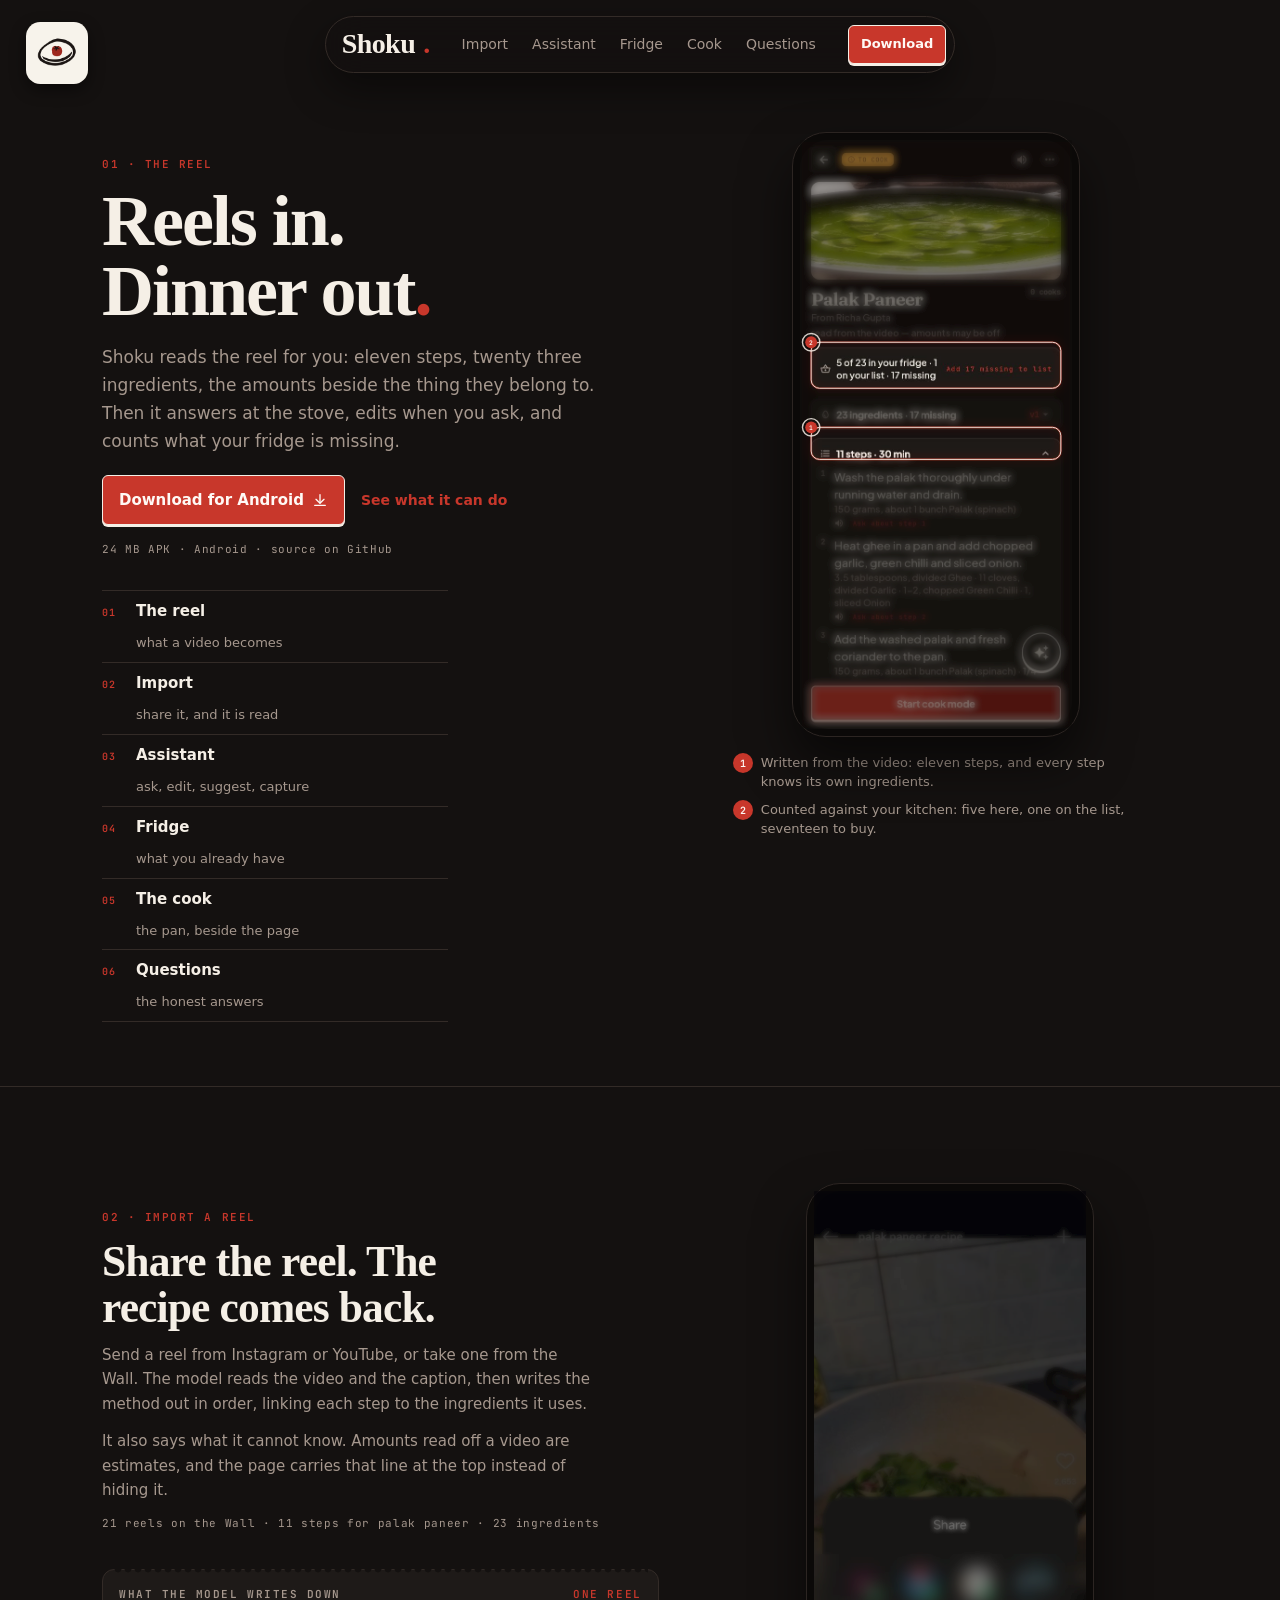
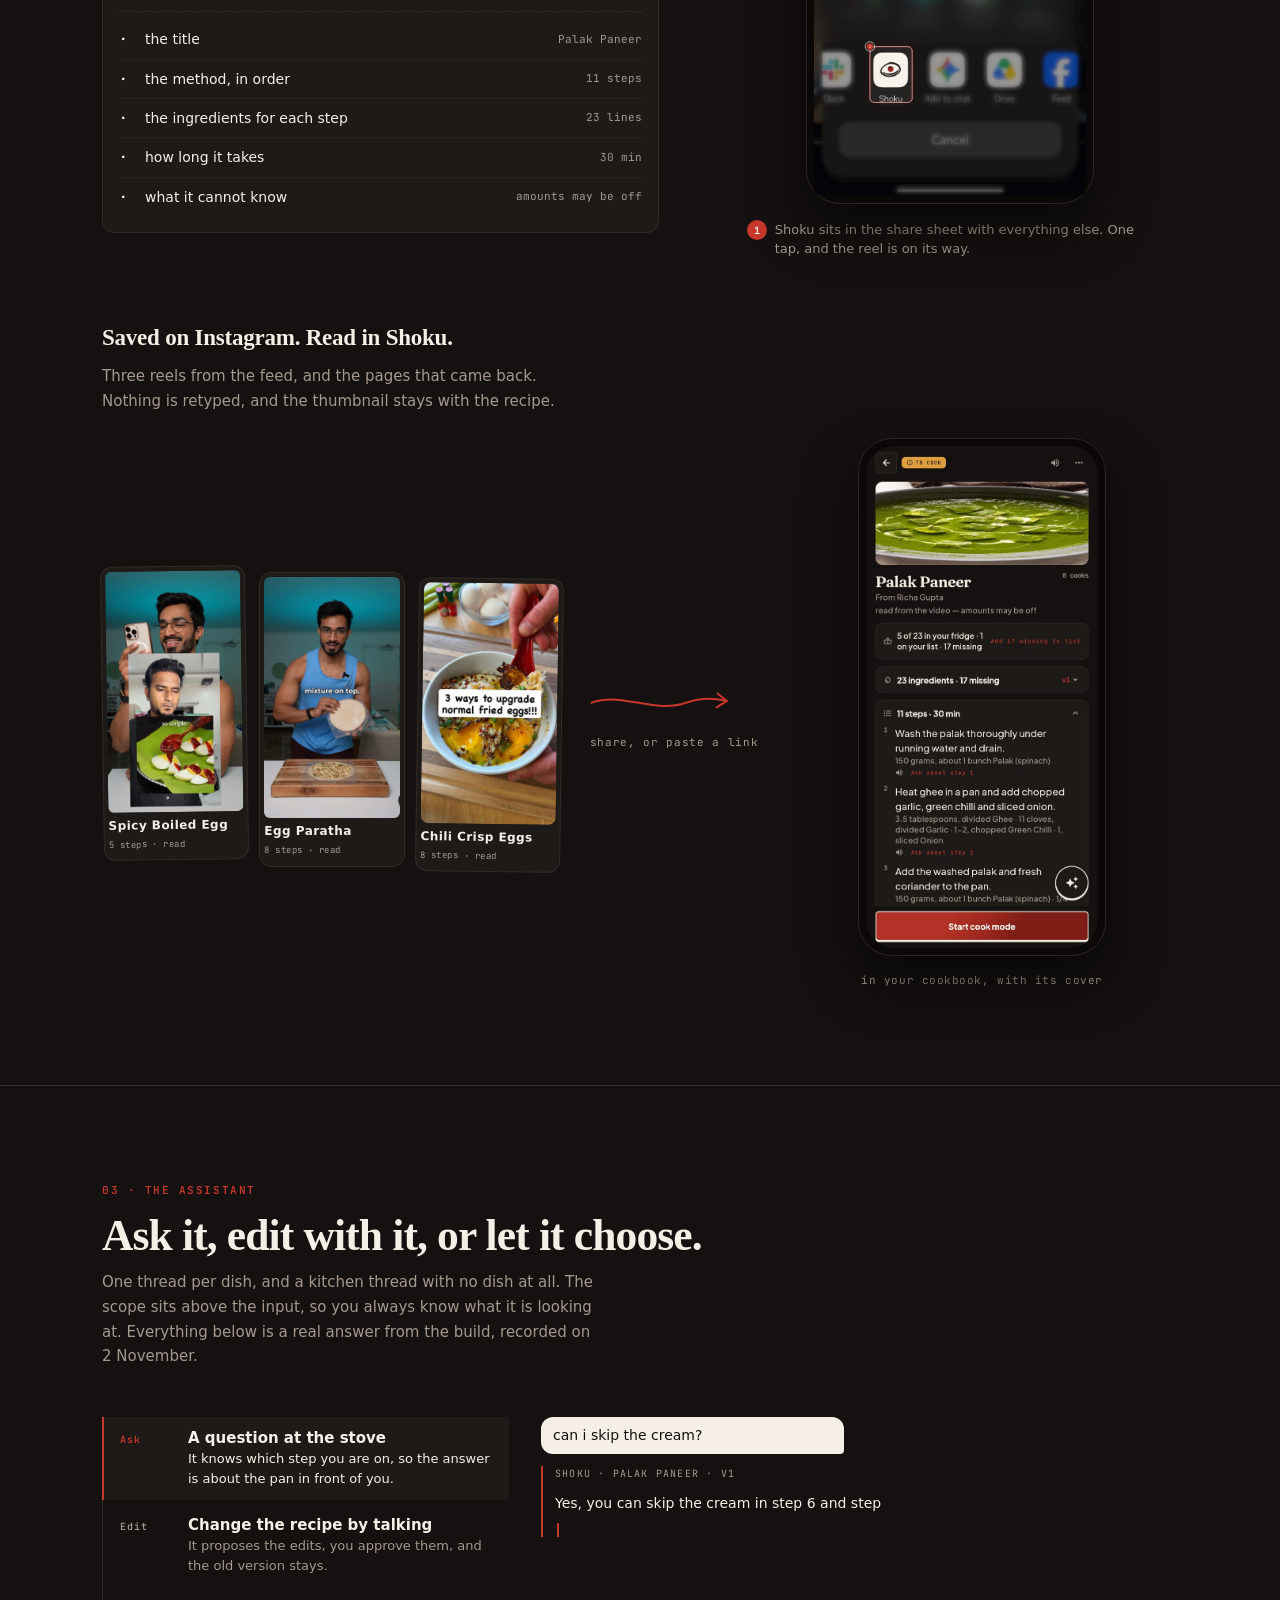
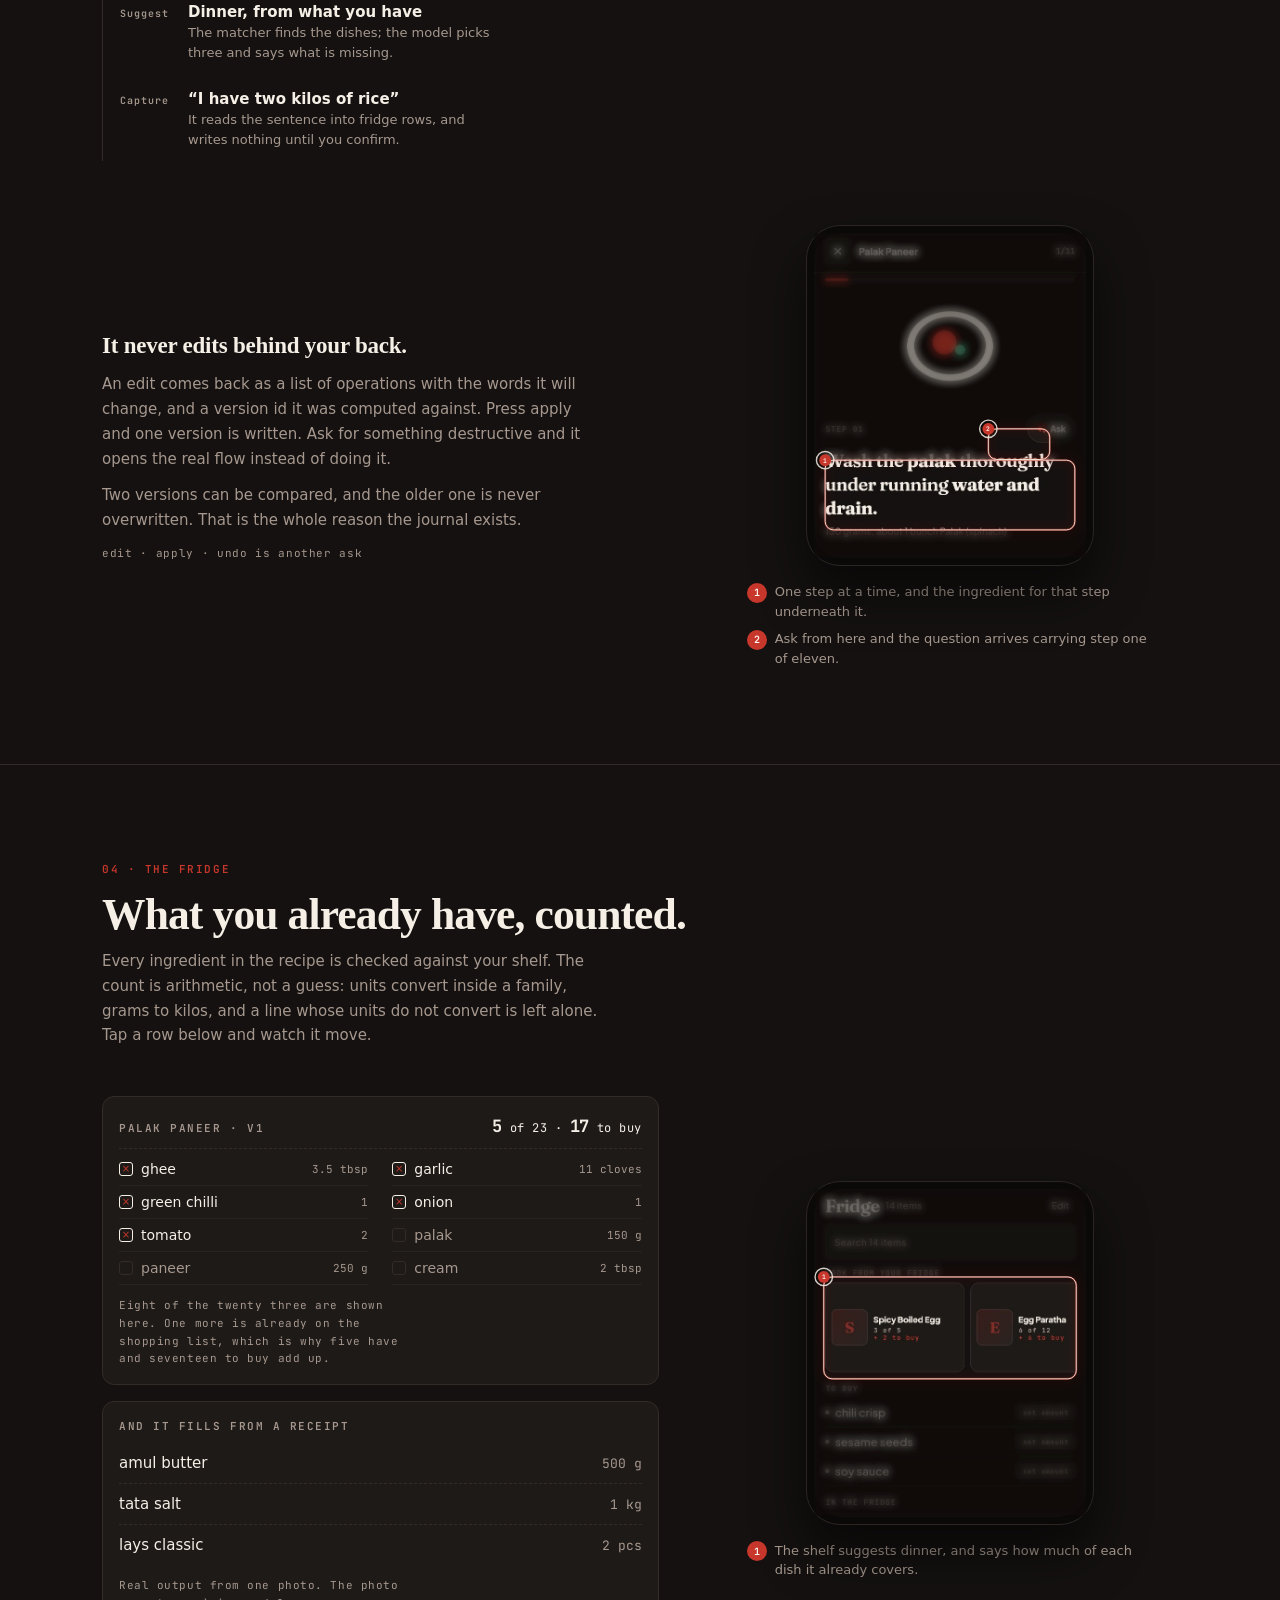
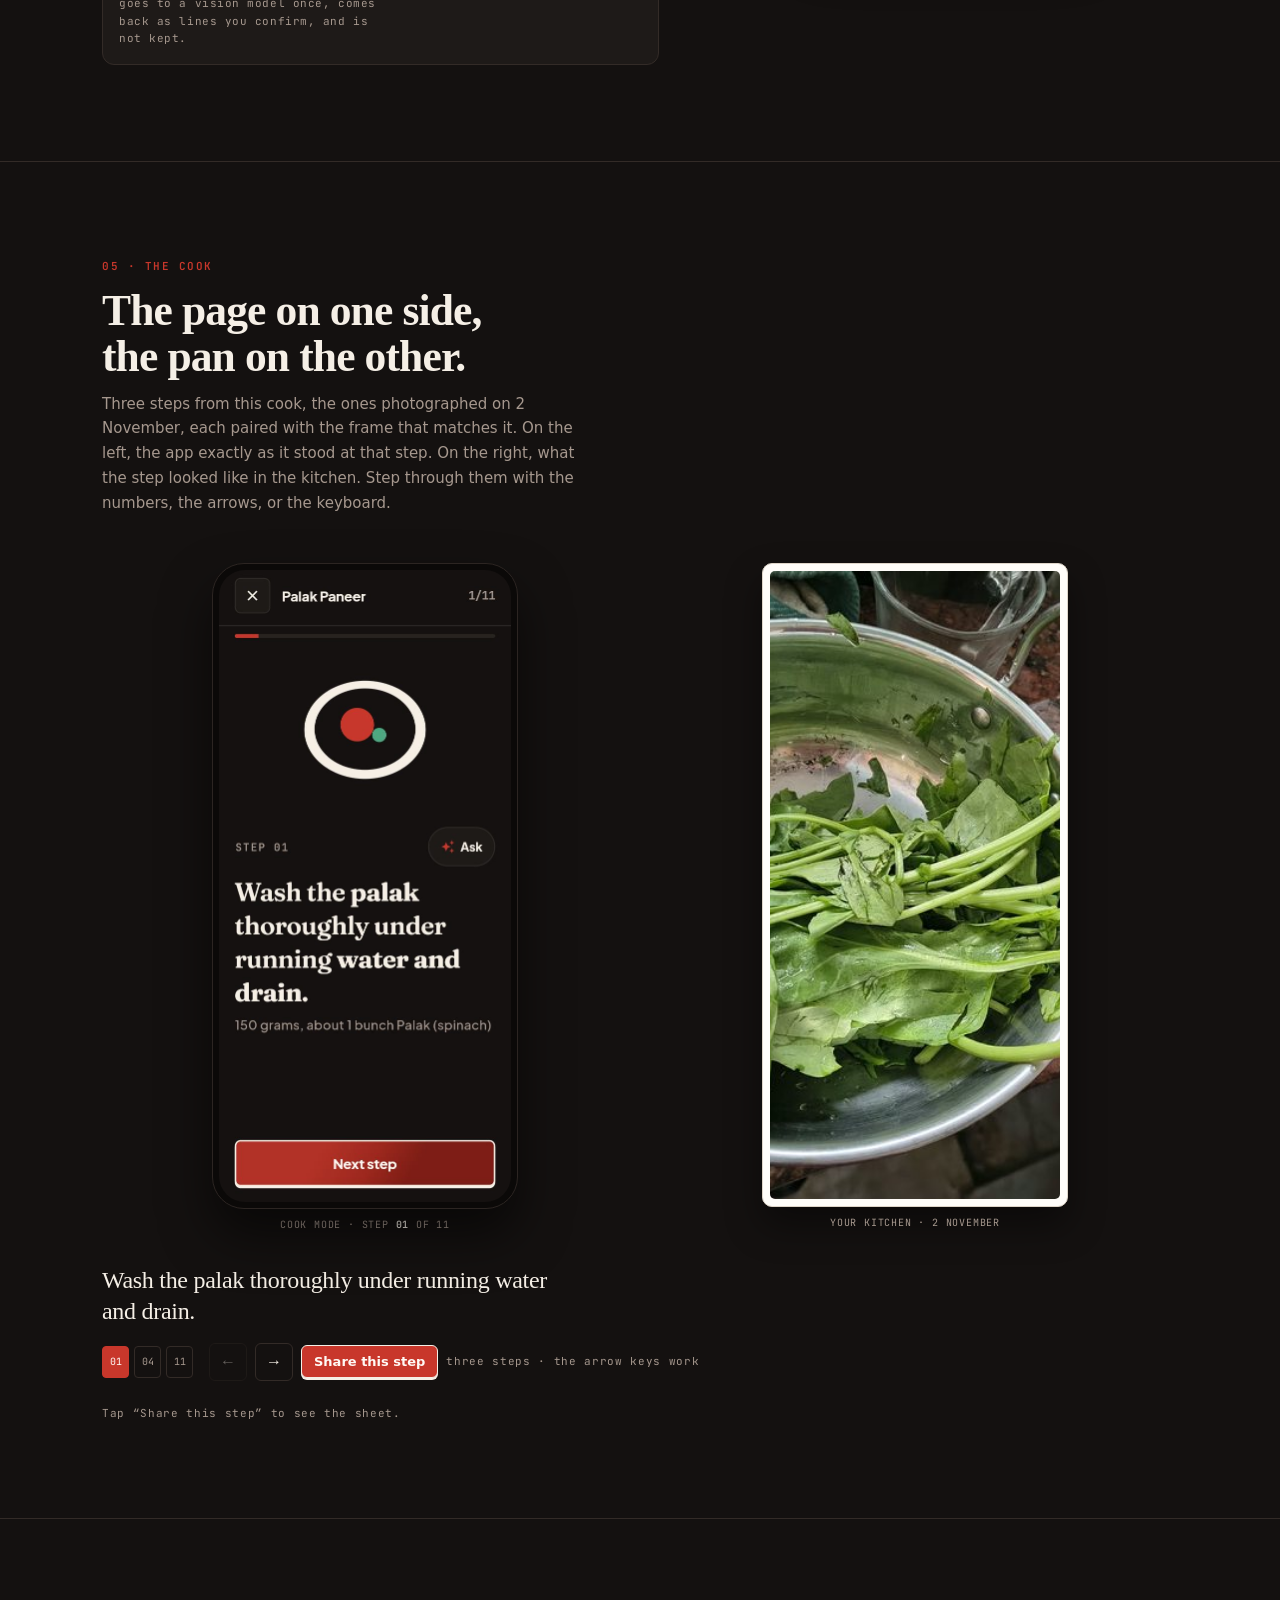
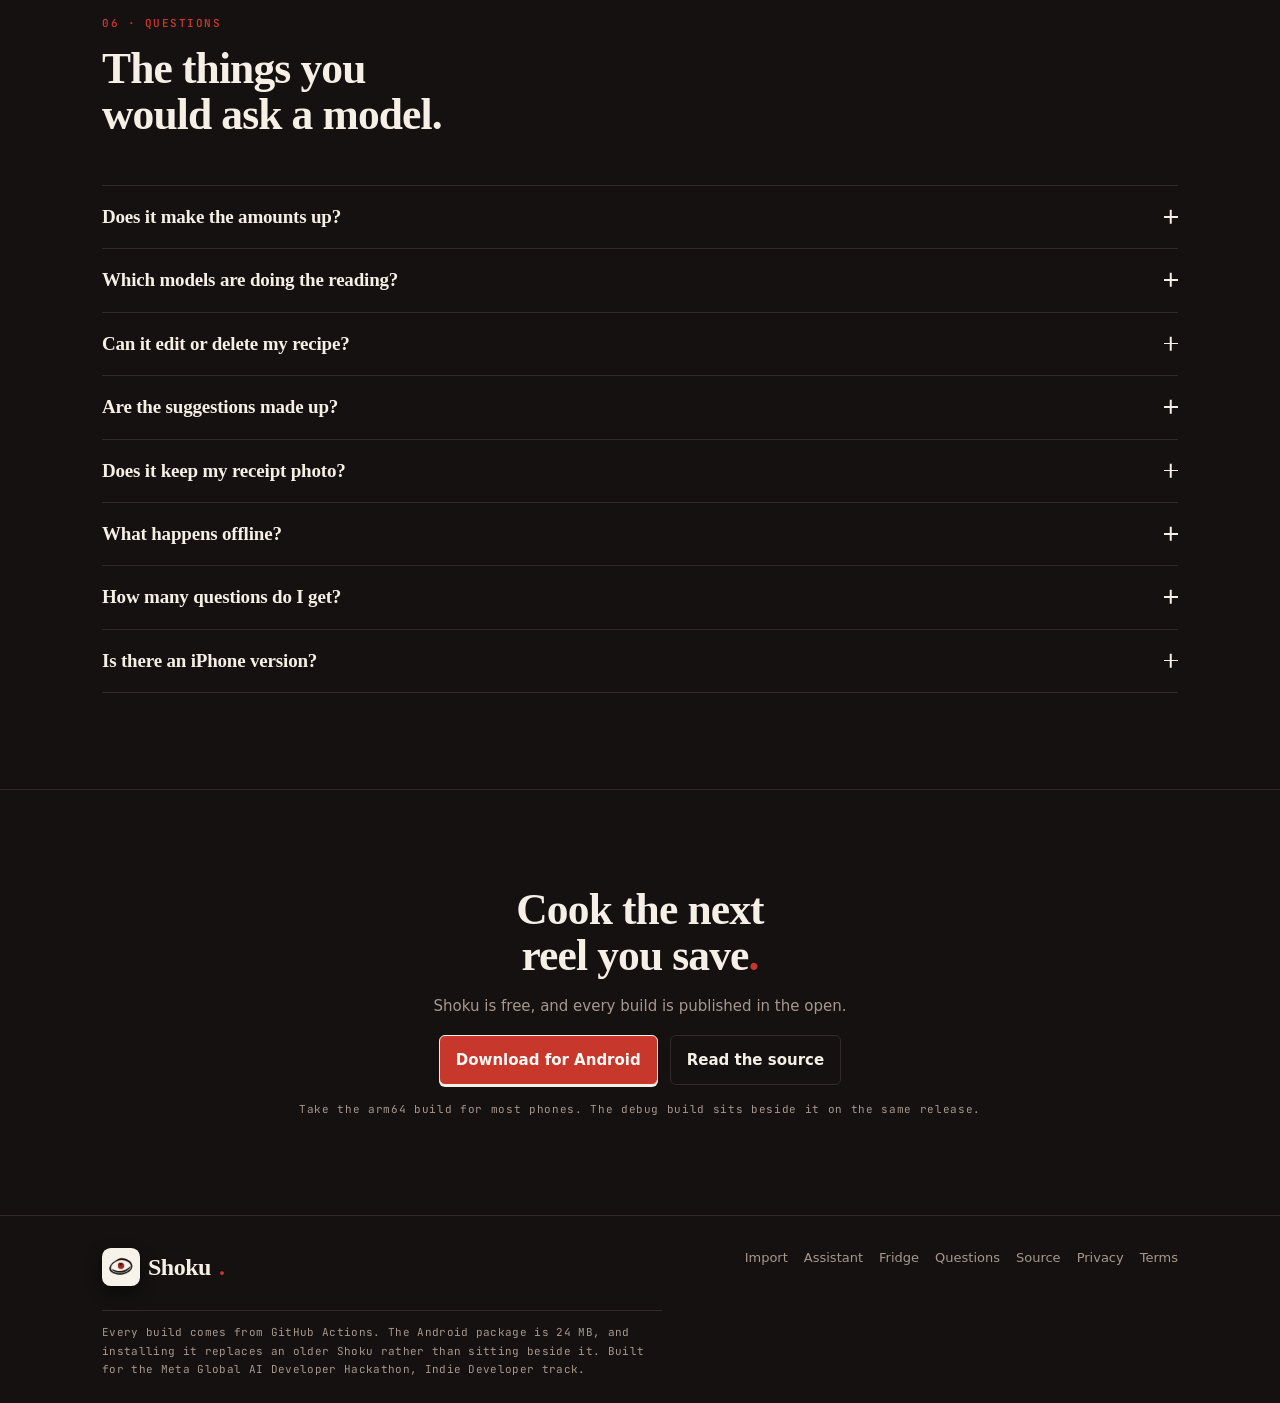
==== commit fb6083d9: "fix(landing): the real icon, honest step pairs, and an answer that arrives The mark on the page is n" ====
--- a/site/index.html
+++ b/site/index.html
@@ -13,7 +13,7 @@
 <meta property="og:image" content="https://shoku.gradientdescent.wiki/assets/og.jpg">
 <meta property="og:url" content="https://shoku.gradientdescent.wiki/">
 <meta name="twitter:card" content="summary_large_image">
-<link rel="icon" href="assets/brand/plate.svg" type="image/svg+xml">
+<link rel="icon" href="assets/icon.png">
 <link rel="stylesheet" href="css/styles.css">
 <noscript><style>.tabs { display: none; } .panel { display: block; margin-bottom: var(--s-6); }</style></noscript>
 <script type="application/ld+json">
@@ -35,11 +35,11 @@
 
 <header class="nav">
   <a class="nav-mark" href="/" aria-label="Shoku, home">
-    <img src="assets/brand/plate.svg" alt="" width="62" height="62">
+    <img src="assets/icon.png" alt="" width="62" height="62">
   </a>
   <div class="nav-bar">
     <a class="brand" href="/" aria-label="Shoku, home">
-      <img src="assets/brand/plate.svg" alt="" width="44" height="44">
+      <img src="assets/icon.png" alt="" width="44" height="44">
       Shoku<span class="dot">.</span>
     </a>
     <nav class="nav-links" aria-label="Sections">
@@ -378,7 +378,7 @@
       <div class="section-head">
         <p class="label label-crimson">05 · The cook</p>
         <h2 class="h2">The page on one side, the pan on the other.</h2>
-        <p class="body">Four steps from this cook, the ones photographed on 2 November. On the left, the app exactly as it stood at that step. On the right, what the step looked like in the kitchen. Step through them with the numbers, the arrows, or the keyboard.</p>
+        <p class="body">Three steps from this cook, the ones photographed on 2 November, each paired with the frame that matches it. On the left, the app exactly as it stood at that step. On the right, what the step looked like in the kitchen. Step through them with the numbers, the arrows, or the keyboard.</p>
       </div>
 
       <div class="duo" id="duo">
@@ -404,13 +404,13 @@
         <button class="arrow" type="button" id="prev" aria-label="Previous step">←</button>
         <button class="arrow" type="button" id="next" aria-label="Next step">→</button>
         <button class="btn btn-sm" type="button" id="share">Share this step</button>
-        <span class="tiny" id="share-note">four steps · the arrow keys work</span>
+        <span class="tiny" id="share-note">three steps · the arrow keys work</span>
       </div>
 
       <div class="share-panel" id="sharePanel">
         <p class="tiny" id="share-hint">Tap “Share this step” to see the sheet.</p>
         <aside class="sharecard" id="sharecard" aria-hidden="true">
-          <div class="sc-head"><img src="assets/brand/plate.svg" alt="">Shoku</div>
+          <div class="sc-head"><img src="assets/icon.png" alt="">Shoku</div>
           <div class="sc-num" id="sc-num">Step 01 of 11</div>
           <div class="sc-art"><img id="sc-art" src="assets/cooks/spinach.jpg" alt=""></div>
           <div class="sc-text" id="sc-text">Wash the palak thoroughly under running water and drain.</div>
@@ -482,7 +482,7 @@
   <div class="wrap">
     <div class="footer-top">
       <a class="brand" href="/">
-        <img src="assets/brand/plate.svg" alt="" width="27" height="27">
+        <img src="assets/icon.png" alt="" width="42" height="42">
         Shoku<span class="dot">.</span>
       </a>
       <nav class="footer-links" aria-label="Footer">
--- a/site/css/styles.css
+++ b/site/css/styles.css
@@ -2038,3 +2038,105 @@
     margin: var(--s-5) 0 var(--s-4);
   }
 }
+
+/* the launcher icon, as it is */
+.nav-mark img,
+.nav-bar .brand img,
+.footer .brand img,
+.sc-head img {
+  border-radius: 23%;
+  box-shadow: 0 6px 16px rgba(0, 0, 0, 0.45);
+}
+
+.sc-head img {
+  width: 18px;
+  height: 18px;
+  box-shadow: none;
+}
+
+/* ------------------------------------------------------ the answer arrives */
+
+.panel[data-open="true"] {
+  animation: none;
+}
+
+.turn-in {
+  animation: turn-in 460ms var(--ease) both;
+}
+
+@keyframes turn-in {
+  from {
+    opacity: 0;
+    transform: translateY(10px) scale(0.995);
+  }
+  to {
+    opacity: 1;
+    transform: none;
+  }
+}
+
+.thinking {
+  display: inline-flex;
+  align-items: center;
+  gap: 5px;
+  width: fit-content;
+  padding: 8px 12px;
+  margin-bottom: var(--s-3);
+  border: 1px solid var(--hair);
+  border-radius: var(--r-pill);
+  background: var(--surface);
+}
+
+.thinking i {
+  width: 5px;
+  height: 5px;
+  border-radius: 50%;
+  background: var(--crimson);
+  animation: think 1s infinite ease-in-out;
+}
+
+.thinking i:nth-child(2) {
+  animation-delay: 0.14s;
+}
+.thinking i:nth-child(3) {
+  animation-delay: 0.28s;
+}
+
+@keyframes think {
+  0%, 70%, 100% {
+    opacity: 0.28;
+    transform: translateY(0);
+  }
+  35% {
+    opacity: 1;
+    transform: translateY(-2.5px);
+  }
+}
+
+.is-typing::after {
+  content: "";
+  display: inline-block;
+  width: 2px;
+  height: 1em;
+  margin-left: 2px;
+  vertical-align: -0.15em;
+  background: var(--crimson);
+  animation: caret 900ms steps(1) infinite;
+}
+
+@keyframes caret {
+  0%, 49% {
+    opacity: 1;
+  }
+  50%, 100% {
+    opacity: 0;
+  }
+}
+
+@media (prefers-reduced-motion: reduce) {
+  .turn-in,
+  .thinking i,
+  .is-typing::after {
+    animation: none;
+  }
+}
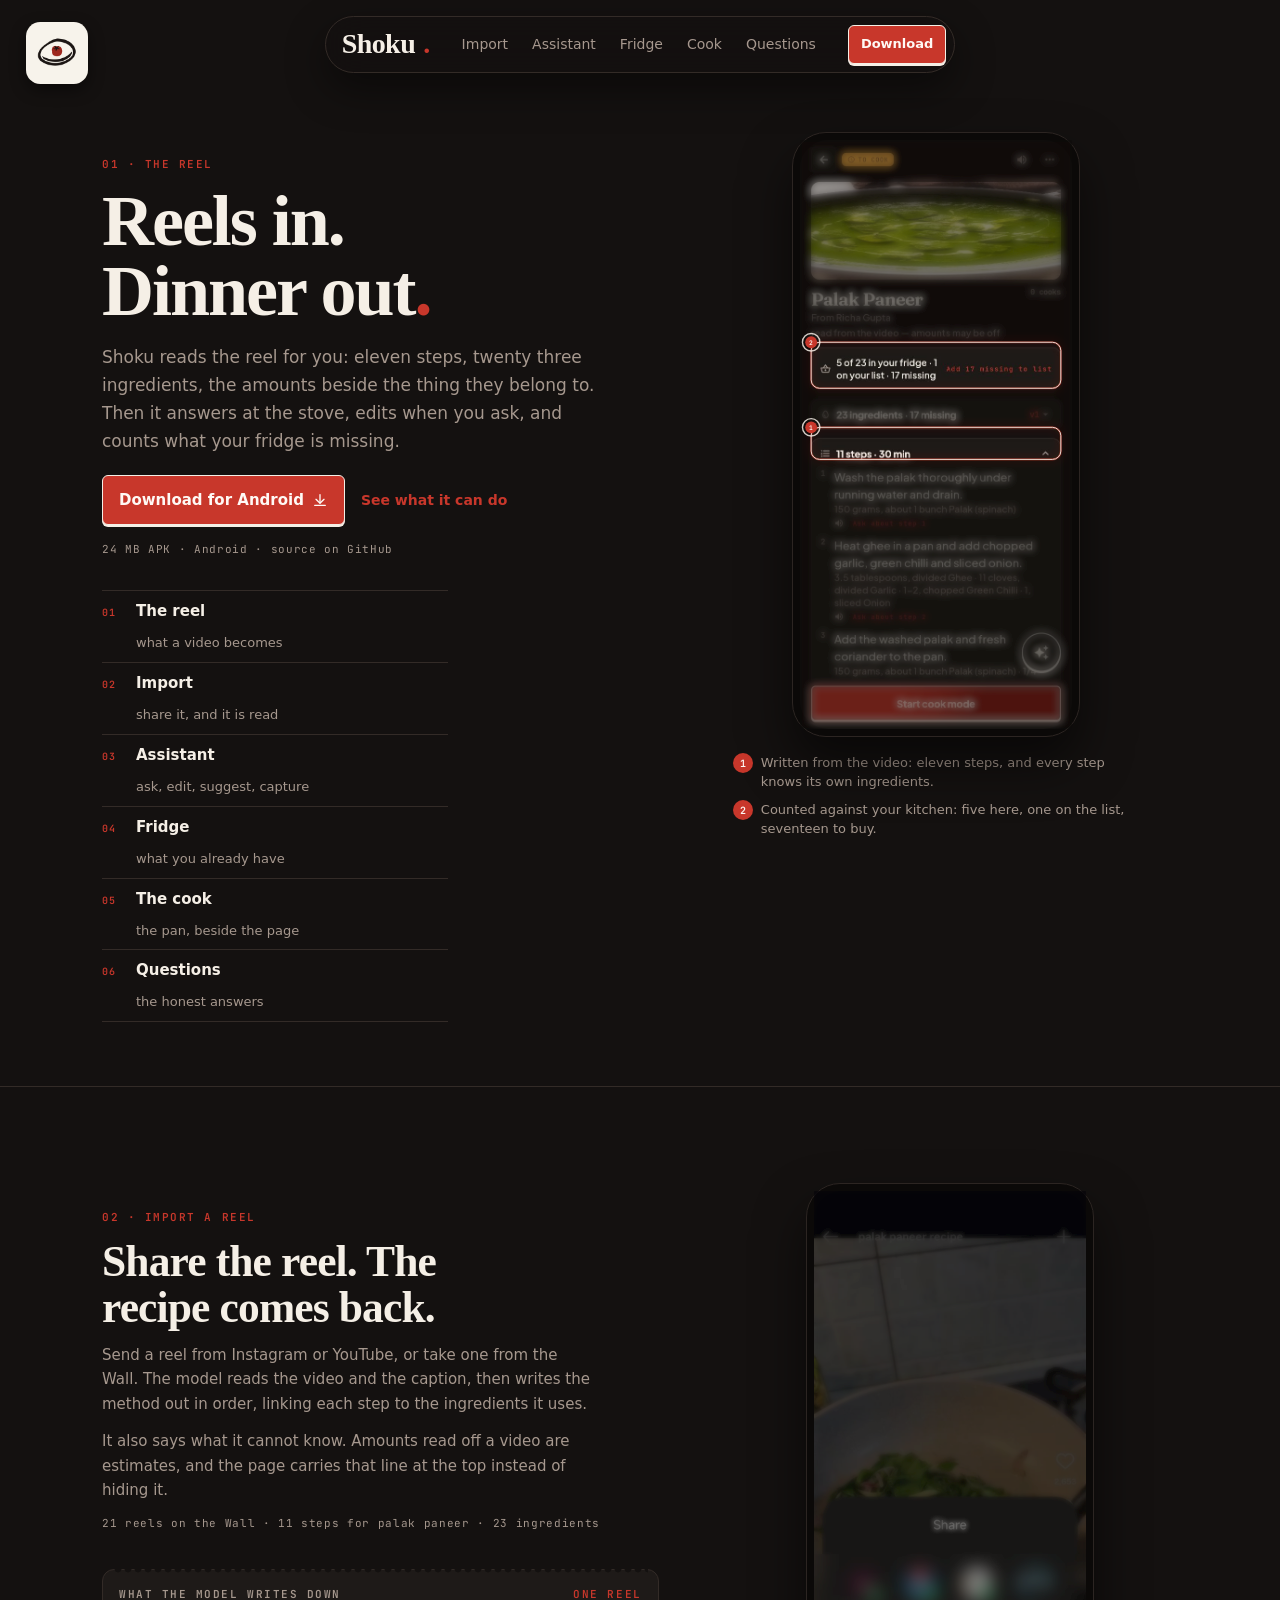
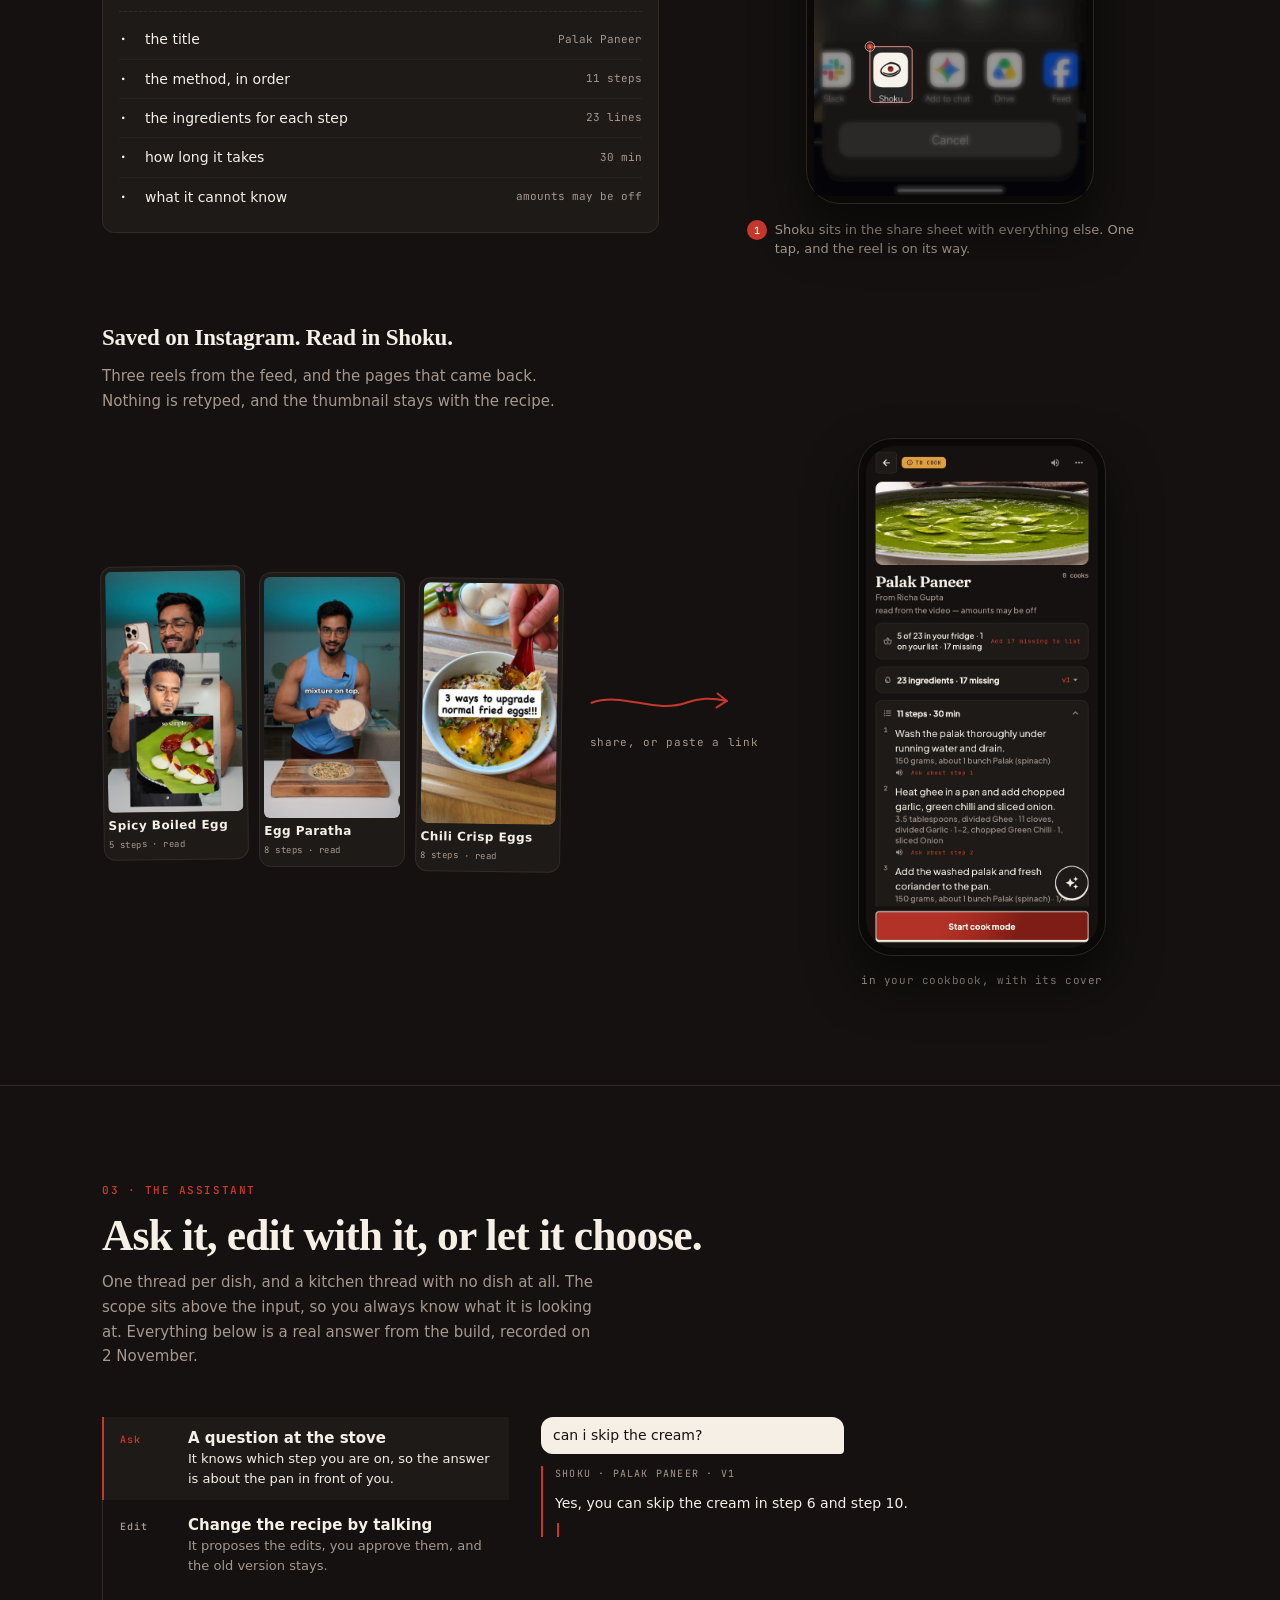
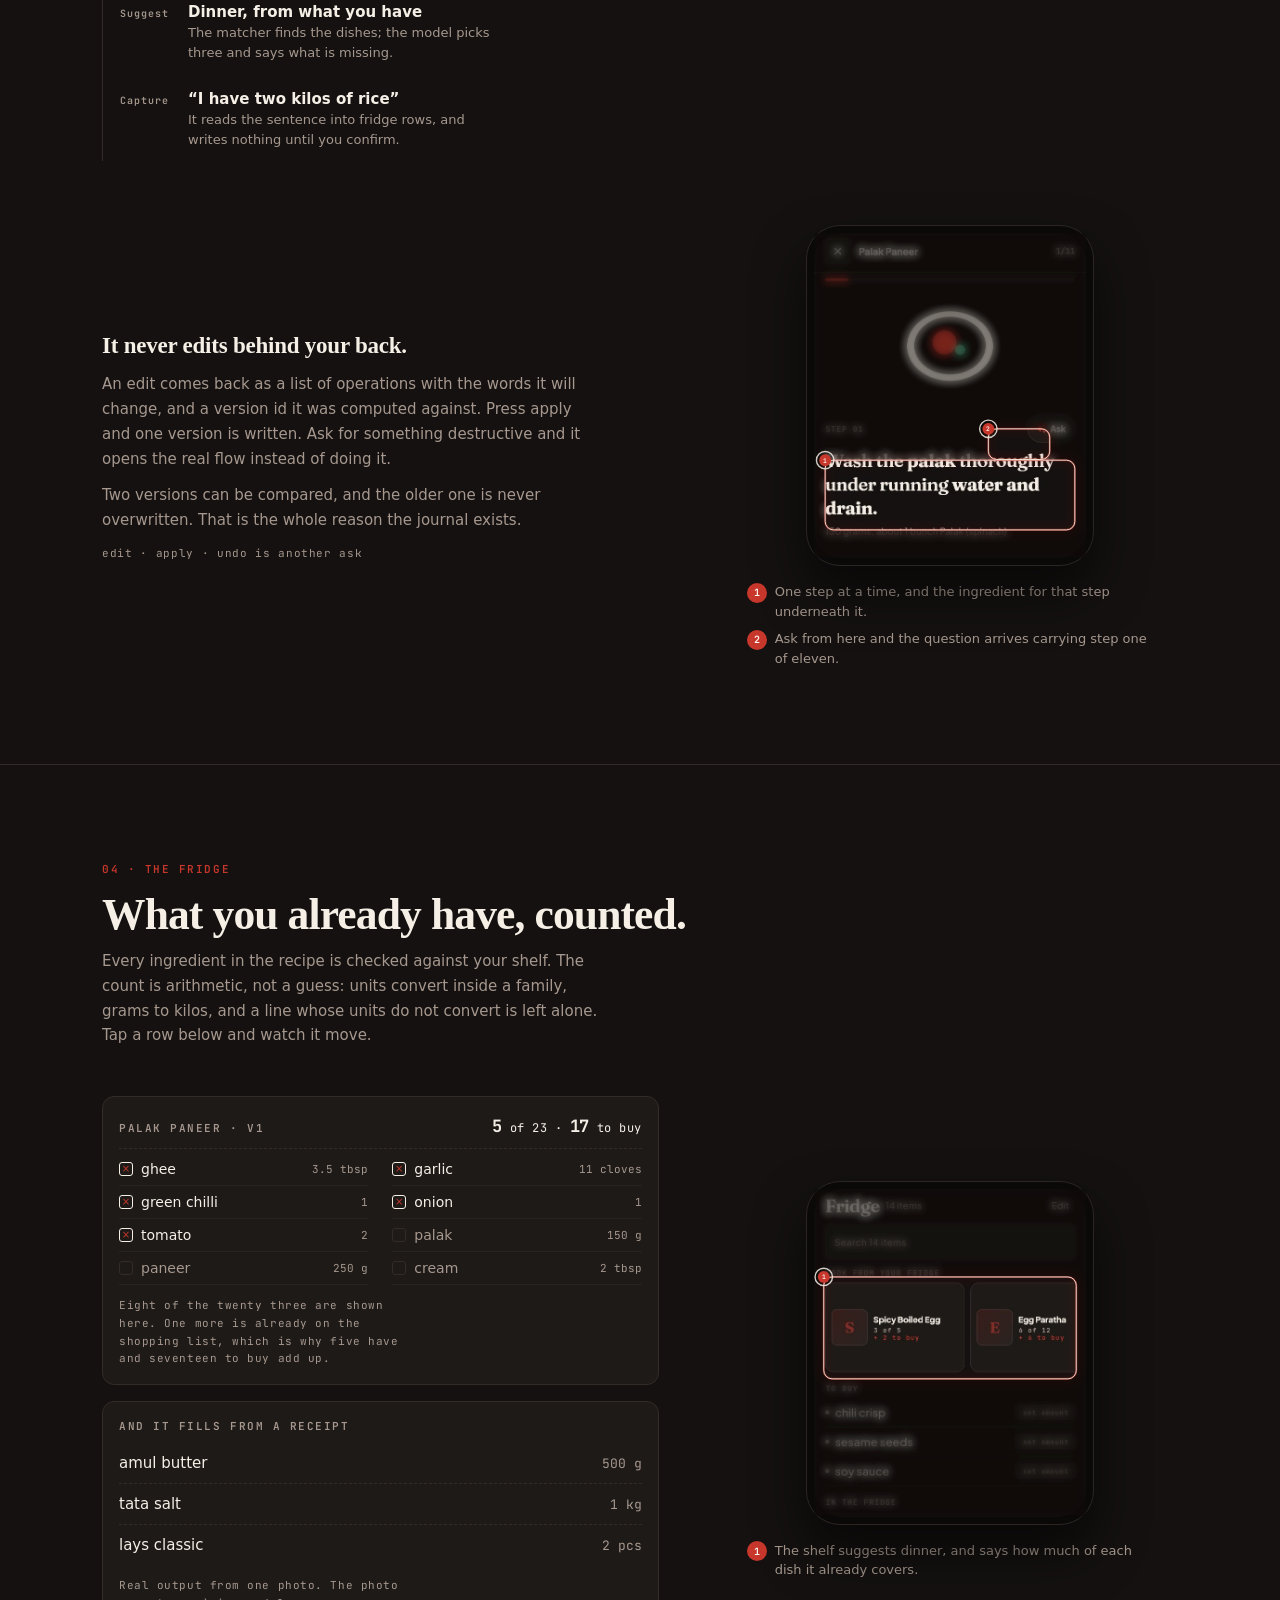
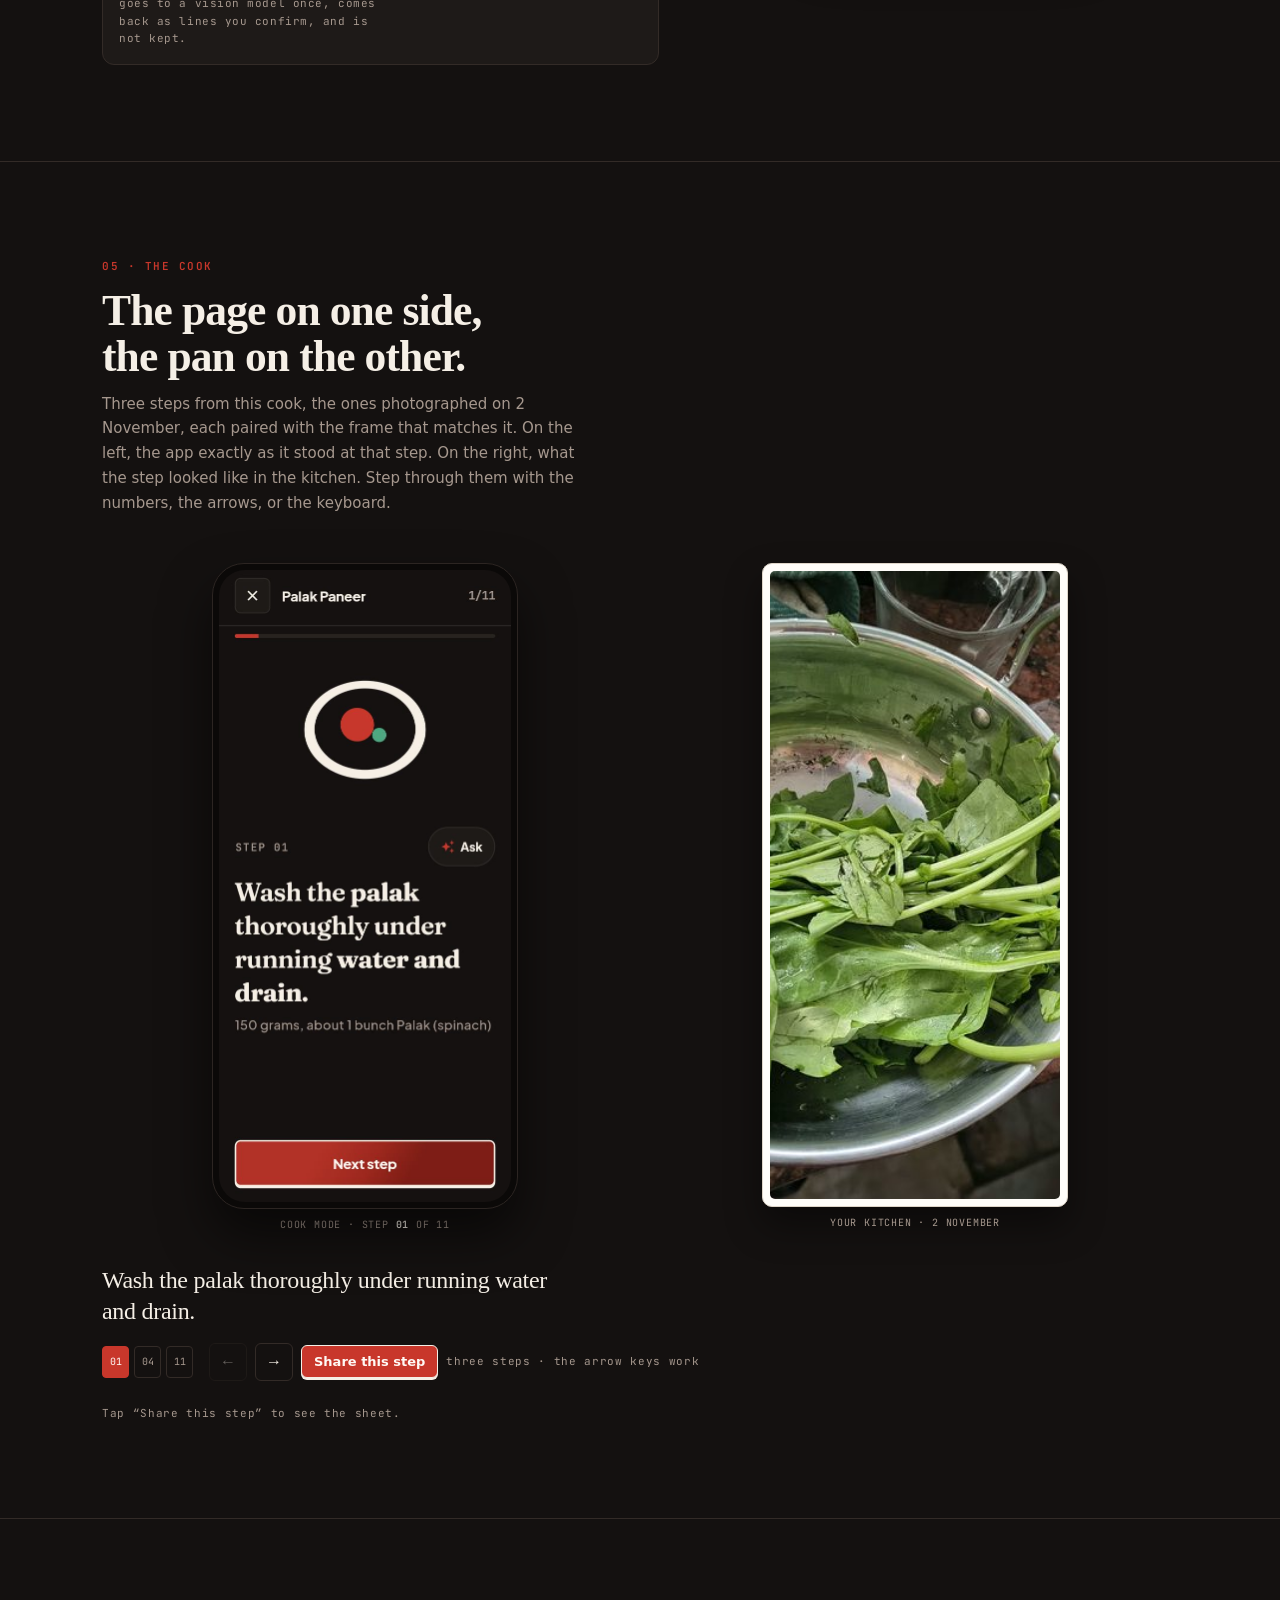
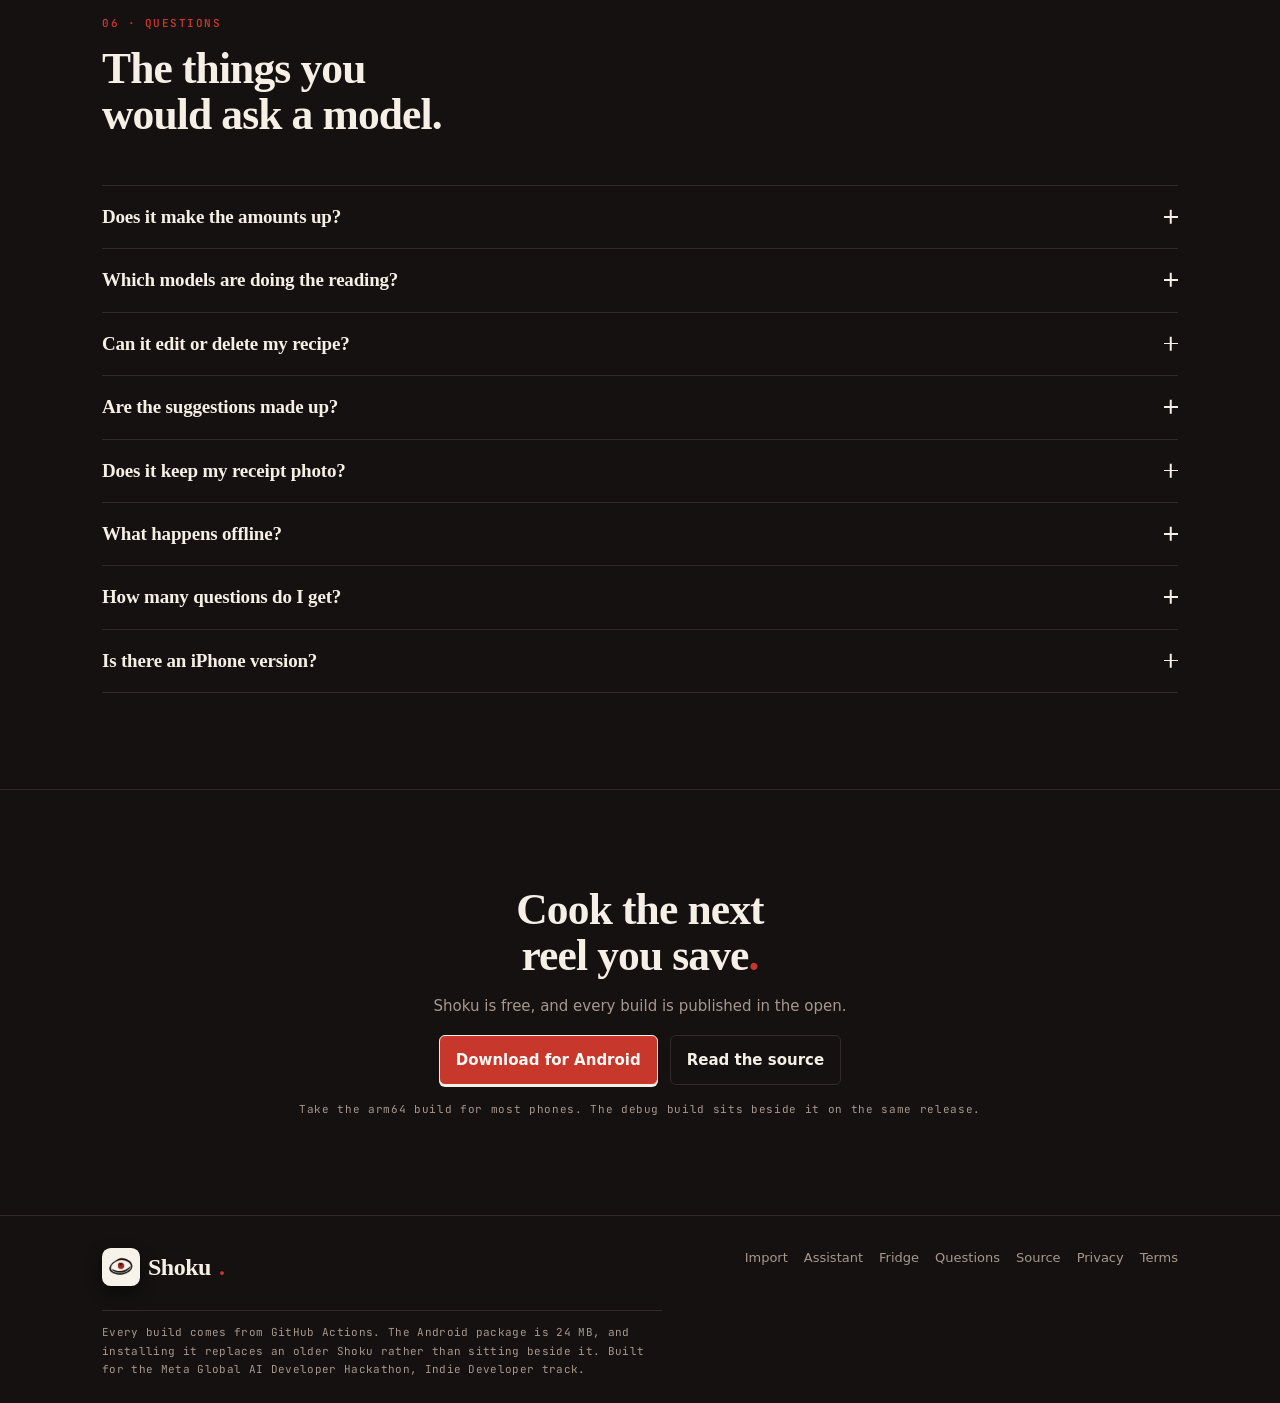
==== commit d3a35529: "fix(landing): the mark belongs to the page, not to the glass The icon was fixed to the viewport; it " ====
--- a/site/index.html
+++ b/site/index.html
@@ -33,10 +33,12 @@
 <body>
 <a class="skip-link" href="#main">Skip to content</a>
 
-<header class="nav">
   <a class="nav-mark" href="/" aria-label="Shoku, home">
     <img src="assets/icon.png" alt="" width="62" height="62">
   </a>
+
+
+<header class="nav">
   <div class="nav-bar">
     <a class="brand" href="/" aria-label="Shoku, home">
       <img src="assets/icon.png" alt="" width="44" height="44">
--- a/site/css/styles.css
+++ b/site/css/styles.css
@@ -1986,7 +1986,7 @@
 /* ------------------------------------------------------------------ brand */
 
 .nav-mark {
-  position: fixed;
+  position: absolute;
   top: 22px;
   left: 26px;
   z-index: 45;
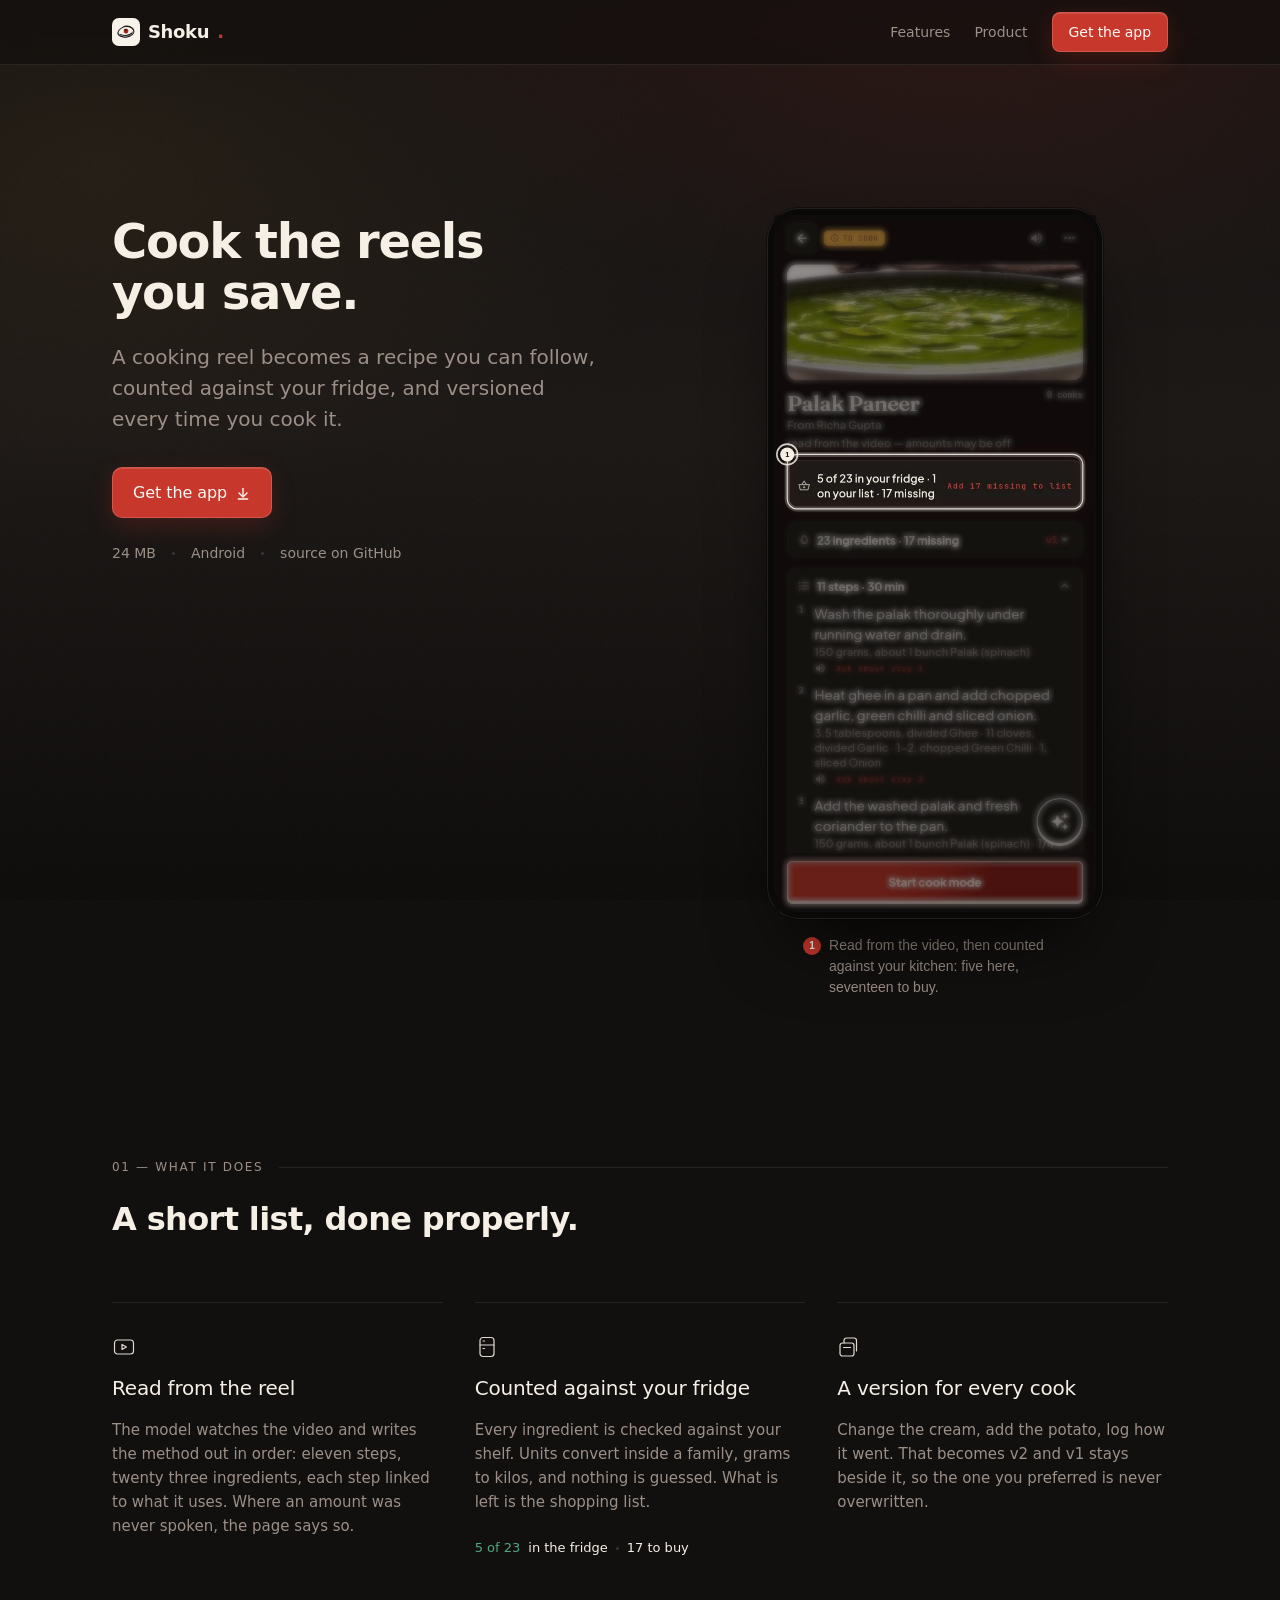
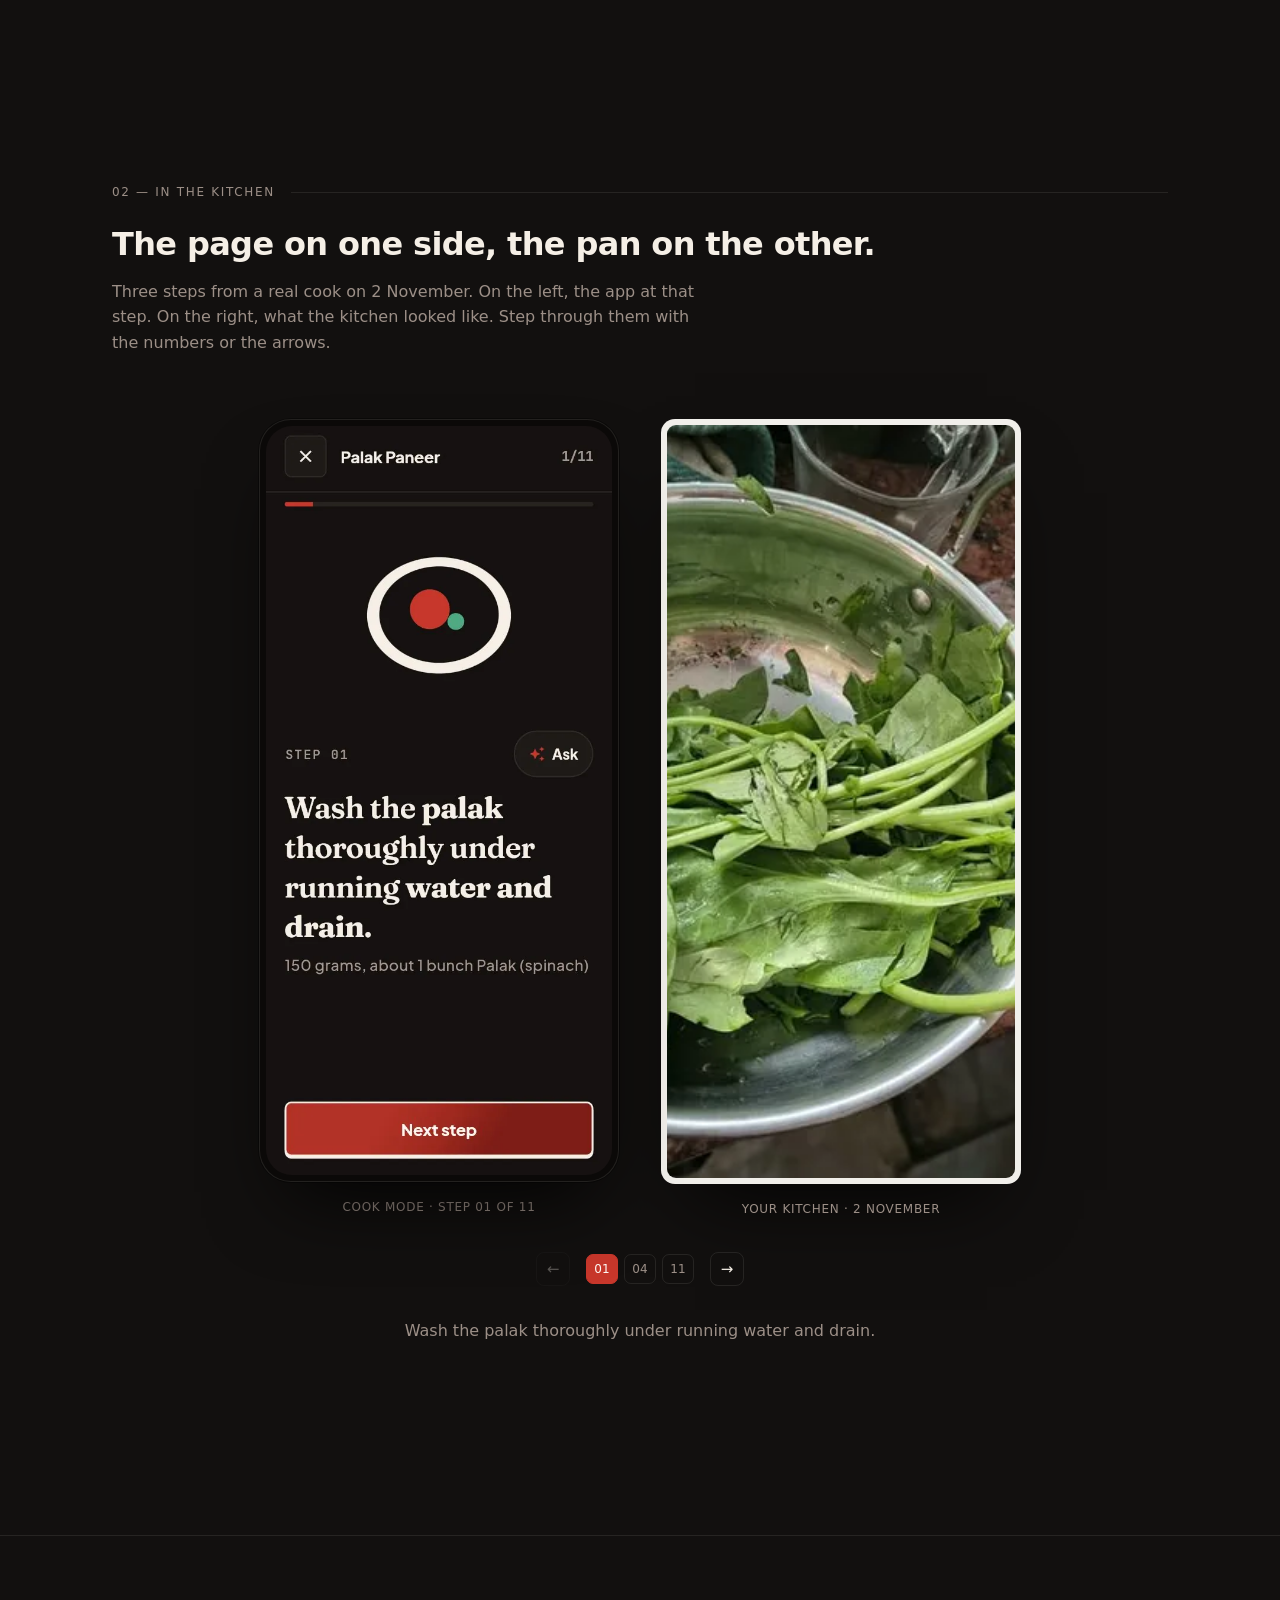
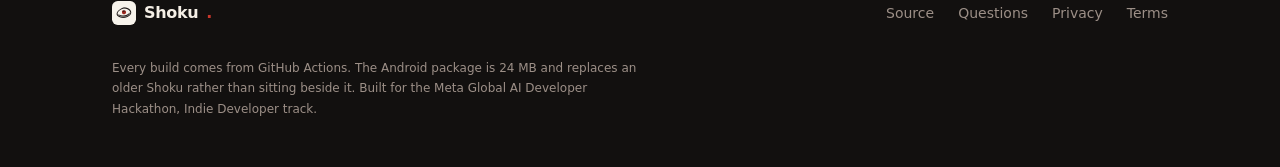
==== commit 7d8657db: "feat(site): one page, in Satoshi, on Shoku's warm black Rewritten to the shape the references actual" ====
--- a/site/index.html
+++ b/site/index.html
@@ -3,478 +3,143 @@
 <head>
 <meta charset="utf-8">
 <meta name="viewport" content="width=device-width, initial-scale=1">
-<title>Shoku · a cooking journal that reads the reel</title>
-<meta name="description" content="Shoku reads a cooking reel into a recipe page: eleven steps, the amounts, and a count of what your fridge is missing. Then it answers at the stove and edits when you ask.">
+<title>Shoku · cook the reels you save</title>
+<meta name="description" content="Shoku reads a cooking reel into steps you can follow, counts what your fridge already covers, and keeps a version every time you cook it.">
 <link rel="canonical" href="https://shoku.gradientdescent.wiki/">
-<meta name="theme-color" content="#f7f3eb">
+<meta name="theme-color" content="#12100f">
 <meta property="og:type" content="website">
-<meta property="og:title" content="Shoku · reels in, dinner out">
-<meta property="og:description" content="A cooking journal that reads the reel, edits when you ask, and counts your fridge.">
+<meta property="og:title" content="Shoku · cook the reels you save">
+<meta property="og:description" content="A cooking journal that reads the reel, counts your fridge, and keeps every version you cook.">
 <meta property="og:image" content="https://shoku.gradientdescent.wiki/assets/og.jpg">
 <meta property="og:url" content="https://shoku.gradientdescent.wiki/">
 <meta name="twitter:card" content="summary_large_image">
 <link rel="icon" href="assets/icon.png">
+<link rel="preload" href="assets/fonts/satoshi-400.woff2" as="font" type="font/woff2" crossorigin>
+<link rel="preload" href="assets/fonts/satoshi-700.woff2" as="font" type="font/woff2" crossorigin>
 <link rel="stylesheet" href="css/styles.css">
-<noscript><style>.tabs { display: none; } .panel { display: block; margin-bottom: var(--s-6); }</style></noscript>
-<script type="application/ld+json">
-{
-  "@context": "https://schema.org",
-  "@type": "SoftwareApplication",
-  "name": "Shoku",
-  "applicationCategory": "LifestyleApplication",
-  "operatingSystem": "Android",
-  "description": "A cooking journal that reads recipes out of reels, matches them against your fridge, and keeps a version for every cook.",
-  "downloadUrl": "https://github.com/hawkaii/shoku/releases/latest",
-  "license": "https://github.com/hawkaii/shoku/blob/main/LICENSE",
-  "offers": { "@type": "Offer", "price": "0", "priceCurrency": "USD" }
-}
-</script>
 </head>
 <body>
-<a class="skip-link" href="#main">Skip to content</a>
+<a class="skip" href="#main">Skip to content</a>
 
-  <a class="nav-mark" href="/" aria-label="Shoku, home">
-    <img src="assets/icon.png" alt="" width="62" height="62">
-  </a>
-
-
-<header class="nav">
-  <div class="nav-bar">
-    <a class="brand" href="/" aria-label="Shoku, home">
-      <img src="assets/icon.png" alt="" width="44" height="44">
+<header class="bar">
+  <div class="bar-in">
+    <a class="brand" href="/">
+      <img src="assets/icon.png" alt="" width="28" height="28">
       Shoku<span class="dot">.</span>
     </a>
-    <nav class="nav-links" aria-label="Sections">
-      <a href="#import">Import</a>
-      <a href="#assistant">Assistant</a>
-      <a href="#fridge">Fridge</a>
-      <a href="#cook">Cook</a>
-      <a href="#questions">Questions</a>
+    <nav aria-label="Sections">
+      <a href="#features">Features</a>
+      <a href="#product">Product</a>
+      <a class="btn btn-sm" href="https://github.com/hawkaii/shoku/releases/latest">Get the app</a>
     </nav>
-    <a class="btn btn-sm" href="https://github.com/hawkaii/shoku/releases/latest">Download</a>
-    <button class="nav-toggle" type="button" aria-expanded="false" aria-controls="menu" aria-label="Menu">
-      <span class="nav-toggle-lines" aria-hidden="true"><span></span><span></span></span>
-    </button>
   </div>
 </header>
 
-<div class="mobile-menu" id="menu" data-open="false" aria-hidden="true">
-  <a href="#import">Import</a>
-  <a href="#assistant">Assistant</a>
-  <a href="#fridge">Fridge</a>
-  <a href="#cook">Cook</a>
-  <a href="#questions">Questions</a>
-  <a href="https://github.com/hawkaii/shoku/releases/latest">Download</a>
-</div>
-
 <main id="main">
 
-  <!-- 01 · the reel ------------------------------------------------------ -->
+  <!-- 1 · hero --------------------------------------------------------- -->
   <section class="hero">
     <div class="wrap hero-grid">
       <div class="hero-copy">
-        <p class="label label-crimson">01 · The reel</p>
-        <h1 class="display">Reels in.<br>Dinner out<span class="dot">.</span></h1>
-        <p class="lede">Shoku reads the reel for you: eleven steps, twenty three ingredients, the amounts beside the thing they belong to. Then it answers at the stove, edits when you ask, and counts what your fridge is missing.</p>
+        <h1 class="h1">Cook the reels you save.</h1>
+        <p class="lede">A cooking reel becomes a recipe you can follow, counted against your fridge, and versioned every time you cook it.</p>
         <div class="hero-actions">
           <a class="btn" href="https://github.com/hawkaii/shoku/releases/latest">
-            Download for Android
-            <svg width="16" height="16" viewBox="0 0 24 24" fill="none" stroke="currentColor" stroke-width="2" stroke-linecap="round" stroke-linejoin="round" aria-hidden="true"><path d="M12 4v12"/><path d="m6 11 6 6 6-6"/><path d="M4 20h16"/></svg>
+            Get the app
+            <svg width="16" height="16" viewBox="0 0 24 24" fill="none" stroke="currentColor" stroke-width="2" stroke-linecap="round" stroke-linejoin="round" aria-hidden="true"><path d="M12 5v11"/><path d="m6 12 6 6 6-6"/><path d="M5 21h14"/></svg>
           </a>
-          <a class="btn-ghost" href="#assistant">See what it can do</a>
         </div>
-        <p class="tiny hero-proof">24 MB APK · Android · source on GitHub</p>
-
-        <nav class="hero-index" aria-label="On this page">
-          <a href="#main"><span class="n">01</span> The reel <span class="what">what a video becomes</span></a>
-          <a href="#import"><span class="n">02</span> Import <span class="what">share it, and it is read</span></a>
-          <a href="#assistant"><span class="n">03</span> Assistant <span class="what">ask, edit, suggest, capture</span></a>
-          <a href="#fridge"><span class="n">04</span> Fridge <span class="what">what you already have</span></a>
-          <a href="#cook"><span class="n">05</span> The cook <span class="what">the pan, beside the page</span></a>
-          <a href="#questions"><span class="n">06</span> Questions <span class="what">the honest answers</span></a>
-        </nav>
+        <div class="hero-proof">
+          <span>24 MB</span><span class="sep"></span>
+          <span>Android</span><span class="sep"></span>
+          <span>source on GitHub</span>
+        </div>
       </div>
 
-      <figure class="board board-hero reveal" data-board="dish">
+      <figure class="board reveal" data-board="dish">
         <div class="board-phone">
-          <img src="assets/shots/dish.jpg" width="585" height="1266" alt="The palak paneer page in Shoku: cover photo, 5 of 23 ingredients already in the fridge, 17 missing, and the eleven steps of the recipe." fetchpriority="high">
+          <img src="assets/shots/dish.webp" width="585" height="1266" alt="A recipe page in Shoku: the cover photo, five of twenty three ingredients already in the fridge, and the eleven steps of the method." fetchpriority="high">
           <svg class="marks" viewBox="0 0 390 844" preserveAspectRatio="none" aria-hidden="true"></svg>
         </div>
-        <ol class="board-notes">
-          <li><button class="board-note" data-mark="1" type="button"><span class="n">1</span><span>Written from the video: eleven steps, and every step knows its own ingredients.</span></button></li>
-          <li><button class="board-note" data-mark="2" type="button"><span class="n">2</span><span>Counted against your kitchen: five here, one on the list, seventeen to buy.</span></button></li>
-        </ol>
+        <button class="board-note" data-mark="1" type="button">
+          <span class="n">1</span>
+          <span>Read from the video, then counted against your kitchen: five here, seventeen to buy.</span>
+        </button>
       </figure>
     </div>
   </section>
 
-  <!-- 02 · import -------------------------------------------------------- -->
-  <section class="section" id="import">
+  <!-- 2 · features ----------------------------------------------------- -->
+  <section class="section" id="features">
     <div class="wrap">
-      <div class="split split-center">
-      <div class="section-head" style="margin-bottom:0">
-        <p class="label label-crimson">02 · Import a reel</p>
-        <h2 class="h2">Share the reel. The recipe comes back.</h2>
-        <p class="body">Send a reel from Instagram or YouTube, or take one from the Wall. The model reads the video and the caption, then writes the method out in order, linking each step to the ingredients it uses.</p>
-        <p class="body">It also says what it cannot know. Amounts read off a video are estimates, and the page carries that line at the top instead of hiding it.</p>
-        <p class="tiny">21 reels on the Wall · 11 steps for palak paneer · 23 ingredients</p>
+      <p class="eyebrow reveal">01 — What it does</p>
+      <h2 class="h2 reveal">A short list, done properly.</h2>
 
-        <div class="ticket" style="margin-top: var(--s-6)">
-          <div class="ticket-head">
-            <span class="label">What the model writes down</span>
-            <span class="label label-crimson">one reel</span>
-          </div>
-          <div class="diff">
-            <div class="diff-row"><span class="g">·</span><span>the title</span><span class="was">Palak Paneer</span></div>
-            <div class="diff-row"><span class="g">·</span><span>the method, in order</span><span class="was">11 steps</span></div>
-            <div class="diff-row"><span class="g">·</span><span>the ingredients for each step</span><span class="was">23 lines</span></div>
-            <div class="diff-row"><span class="g">·</span><span>how long it takes</span><span class="was">30 min</span></div>
-            <div class="diff-row"><span class="g">·</span><span>what it cannot know</span><span class="was">amounts may be off</span></div>
-          </div>
-        </div>
-      </div>
+      <div class="features">
+        <article class="feature reveal">
+          <svg viewBox="0 0 24 24" fill="none" stroke="currentColor" stroke-width="1.2" stroke-linecap="round" stroke-linejoin="round" aria-hidden="true">
+            <rect x="2.5" y="5" width="19" height="14" rx="3"/>
+            <path d="M10 9.4v5.2l4.4-2.6z"/>
+          </svg>
+          <h3 class="h3">Read from the reel</h3>
+          <p>The model watches the video and writes the method out in order: eleven steps, twenty three ingredients, each step linked to what it uses. Where an amount was never spoken, the page says so.</p>
+        </article>
 
-      <figure class="board reveal" data-board="share">
-        <div class="board-phone">
-          <img src="assets/shots/share-sheet.jpg" width="720" height="1600" alt="The Android share sheet open over an Instagram reel, with Shoku listed between Slack and Add to chat." loading="lazy">
-          <svg class="marks" viewBox="0 0 720 1600" preserveAspectRatio="none" aria-hidden="true"></svg>
-        </div>
-        <ol class="board-notes">
-          <li><button class="board-note" data-mark="1" type="button"><span class="n">1</span><span>Shoku sits in the share sheet with everything else. One tap, and the reel is on its way.</span></button></li>
-        </ol>
-      </figure>
+        <article class="feature reveal">
+          <svg viewBox="0 0 24 24" fill="none" stroke="currentColor" stroke-width="1.2" stroke-linecap="round" stroke-linejoin="round" aria-hidden="true">
+            <rect x="5" y="2.5" width="14" height="19" rx="3"/>
+            <path d="M5 10h14"/>
+            <path d="M8 6h1.5"/>
+            <path d="M8 13.5h1.5"/>
+          </svg>
+          <h3 class="h3">Counted against your fridge</h3>
+          <p>Every ingredient is checked against your shelf. Units convert inside a family, grams to kilos, and nothing is guessed. What is left is the shopping list.</p>
+          <span class="readout"><span class="on">5 of 23</span> in the fridge <span class="sep"></span> 17 to buy</span>
+        </article>
 
-
-      </div>
-
-      <div class="section-head" style="margin-top: var(--s-9); margin-bottom: var(--s-6)">
-        <h3 class="h3">Saved on Instagram. Read in Shoku.</h3>
-        <p class="body">Three reels from the feed, and the pages that came back. Nothing is retyped, and the thumbnail stays with the recipe.</p>
-      </div>
-
-      <div class="transfer reveal" id="transfer">
-        <div class="transfer-reels">
-          <figure class="reelcard" style="--i:0">
-            <img src="assets/reels/DcpcVnJTzC3.jpg" width="640" height="1138" alt="A reel of spicy boiled eggs." loading="lazy">
-            <figcaption><span class="t">Spicy Boiled Egg</span>5 steps · read</figcaption>
-          </figure>
-          <figure class="reelcard" style="--i:1">
-            <img src="assets/reels/DdXytYoT6q7.jpg" width="640" height="1137" alt="A reel of egg paratha." loading="lazy">
-            <figcaption><span class="t">Egg Paratha</span>8 steps · read</figcaption>
-          </figure>
-          <figure class="reelcard" style="--i:2">
-            <img src="assets/reels/DbWQLfUBwdu.jpg" width="640" height="1138" alt="A reel of chili crisp eggs." loading="lazy">
-            <figcaption><span class="t">Chili Crisp Eggs</span>8 steps · read</figcaption>
-          </figure>
-        </div>
-
-        <div class="transfer-arrow" aria-hidden="true">
-          <svg viewBox="0 0 190 60">
-            <path class="arrow-line" d="M6 30c34-12 68 12 102 0 14-5 26-6 44-2"/>
-            <path class="arrow-head" d="M142 20l10 8-11 7"/>
+        <article class="feature reveal">
+          <svg viewBox="0 0 24 24" fill="none" stroke="currentColor" stroke-width="1.2" stroke-linecap="round" stroke-linejoin="round" aria-hidden="true">
+            <rect x="3" y="8" width="14" height="13" rx="2.5"/>
+            <path d="M7 8V5.5A2.5 2.5 0 0 1 9.5 3H17a2.5 2.5 0 0 1 2.5 2.5V16"/>
+            <path d="M6.5 12.5h7"/>
           </svg>
-          <span class="tiny">share, or paste a link</span>
-        </div>
-
-        <figure class="board" data-board="plain">
-          <div class="board-phone" style="width: 248px">
-            <img src="assets/shots/dish.jpg" width="585" height="1266" alt="The palak paneer page that came back: cover photo, ingredients, steps and the fridge count." loading="lazy">
-            <svg class="marks" viewBox="0 0 390 844" preserveAspectRatio="none" aria-hidden="true"></svg>
-          </div>
-          <p class="caption" style="text-align:center">in your cookbook, with its cover</p>
-        </figure>
-      </div>    </div>
-  </section>
-
-  <!-- 03 · the assistant ------------------------------------------------- -->
-  <section class="section" id="assistant">
-    <div class="wrap">
-      <div class="section-head">
-        <p class="label label-crimson">03 · The assistant</p>
-        <h2 class="h2">Ask it, edit with it, or let it choose.</h2>
-        <p class="body">One thread per dish, and a kitchen thread with no dish at all. The scope sits above the input, so you always know what it is looking at. Everything below is a real answer from the build, recorded on 2 November.</p>
-      </div>
-
-      <div class="demo">
-        <div class="tabs" role="tablist" aria-label="Assistant examples">
-          <button class="tab" role="tab" id="tab-ask" aria-controls="panel-ask" aria-selected="true">
-            <span class="k">Ask</span>
-            <span class="t">A question at the stove</span>
-            <span class="d">It knows which step you are on, so the answer is about the pan in front of you.</span>
-          </button>
-          <button class="tab" role="tab" id="tab-edit" aria-controls="panel-edit" aria-selected="false">
-            <span class="k">Edit</span>
-            <span class="t">Change the recipe by talking</span>
-            <span class="d">It proposes the edits, you approve them, and the old version stays.</span>
-          </button>
-          <button class="tab" role="tab" id="tab-suggest" aria-controls="panel-suggest" aria-selected="false">
-            <span class="k">Suggest</span>
-            <span class="t">Dinner, from what you have</span>
-            <span class="d">The matcher finds the dishes; the model picks three and says what is missing.</span>
-          </button>
-          <button class="tab" role="tab" id="tab-capture" aria-controls="panel-capture" aria-selected="false">
-            <span class="k">Capture</span>
-            <span class="t">“I have two kilos of rice”</span>
-            <span class="d">It reads the sentence into fridge rows, and writes nothing until you confirm.</span>
-          </button>
-        </div>
-
-        <div class="panels">
-          <article class="panel" id="panel-ask" role="tabpanel" aria-labelledby="tab-ask" data-open="true">
-            <div class="turn turn-user">can i skip the cream?</div>
-            <div class="turn turn-bot"><span class="who">Shoku · palak paneer · v1</span>Yes, you can skip the cream in step 6 and step 10. The gravy will be a little less rich and creamy, but still work. If you want richness without cream, simmer 1–2 minutes less so it stays thick, and you can add 1 extra teaspoon ghee if you like.</div>
-            <p class="tiny">One question, one answer, metered against the twenty talks a day.</p>
-          </article>
-
-          <article class="panel" id="panel-edit" role="tabpanel" aria-labelledby="tab-edit">
-            <div class="turn turn-user">i want to add potato</div>
-            <div class="turn turn-bot"><span class="who">Shoku</span>How much potato would you like to add to the Palak Paneer?</div>
-            <div class="turn turn-user">2 potatoes, cubed</div>
-            <div class="turn turn-bot"><span class="who">Shoku · the edit</span>Added 2 cubed potatoes and a step to simmer them in the gravy.</div>
-
-            <div class="ticket">
-              <div class="ticket-head">
-                <span class="label">The diff</span>
-                <span class="label label-crimson">2 edits</span>
-              </div>
-              <div class="diff">
-                <div class="diff-row add"><span class="g">+</span><span>potatoes</span><span class="was">2, cubed</span></div>
-                <div class="diff-row change"><span class="g">~</span><span>step 6</span><span class="was">simmer the potatoes</span></div>
-              </div>
-              <div class="version-strip" id="version-strip">
-                <span>versions</span>
-                <span class="vchip is-head" data-v="1">v1</span>
-              </div>
-              <button class="btn btn-sm" id="apply" style="margin-top: var(--s-4)">Apply as v2</button>
-              <p class="caption" style="margin-top: var(--s-3)" id="apply-note">Nothing is written until you press it, and v1 stays in the history.</p>
-            </div>
-          </article>
-
-          <article class="panel" id="panel-suggest" role="tabpanel" aria-labelledby="tab-suggest">
-            <div class="turn turn-user">what can i cook tonight</div>
-            <div class="turn turn-bot"><span class="who">Shoku · no dish · your kitchen</span>Tonight you could make Spicy Boiled Egg (needs red chili powder, sesame oil), Egg Paratha (needs green chilli, coriander, spices, rotis or dough), or Chili Crisp Eggs (needs chili crisp, soy sauce, sesame seeds, chili flakes).</div>
-            <div class="suggestions">
-              <article class="sug">
-                <img src="assets/reels/DcpcVnJTzC3.jpg" width="104" height="140" alt="" loading="lazy">
-                <div>
-                  <div class="top"><span class="name">Spicy Boiled Egg</span><span class="count">3 of 5</span></div>
-                  <div class="by">Ralston D’Souza · 5 steps</div>
-                  <div class="missing"><span class="chip">red chili powder</span><span class="chip">sesame oil</span></div>
-                </div>
-              </article>
-              <article class="sug">
-                <img src="assets/reels/DdXytYoT6q7.jpg" width="104" height="140" alt="" loading="lazy">
-                <div>
-                  <div class="top"><span class="name">Egg Paratha</span><span class="count">6 of 12</span></div>
-                  <div class="by">Ralston D’Souza · 8 steps</div>
-                  <div class="missing"><span class="chip">green chilli</span><span class="chip">coriander</span><span class="chip">ajwain</span><span class="chip more">+3</span></div>
-                </div>
-              </article>
-              <article class="sug">
-                <img src="assets/reels/DbWQLfUBwdu.jpg" width="104" height="140" alt="" loading="lazy">
-                <div>
-                  <div class="top"><span class="name">Chili Crisp Eggs</span><span class="count">3 of 7</span></div>
-                  <div class="by">Braydon Jackson Morgan · 8 steps</div>
-                  <div class="missing"><span class="chip">chili crisp</span><span class="chip">soy sauce</span><span class="chip more">+2</span></div>
-                </div>
-              </article>
-            </div>
-            <p class="tiny" style="margin-top: var(--s-4)">The matcher computes these against your shelf. The model only chooses among what it was given.</p>
-          </article>
-
-          <article class="panel" id="panel-capture" role="tabpanel" aria-labelledby="tab-capture">
-            <div class="turn turn-user">i have 2 kg rice and paneer</div>
-            <div class="turn turn-bot"><span class="who">Shoku · no dish · your kitchen</span>Noted rice and paneer.</div>
-            <div class="ticket">
-              <div class="ticket-head">
-                <span class="label">Before it lands</span>
-                <span class="label">2 rows</span>
-              </div>
-              <div class="diff">
-                <div class="diff-row add"><span class="g">·</span><span>rice</span><span class="was">2 kg</span></div>
-                <div class="diff-row"><span class="g">·</span><span>paneer</span><span class="was">amount?</span></div>
-              </div>
-              <button class="btn btn-sm" style="margin-top: var(--s-4)" type="button">Add 2 to the fridge</button>
-              <p class="caption" style="margin-top: var(--s-3)">Paneer has no amount because the sentence had none. It never invents one.</p>
-            </div>
-          </article>
-        </div>
-      </div>
-
-      <div class="split split-center" style="margin-top: var(--s-9)">
-        <div class="section-head" style="margin-bottom:0">
-          <h3 class="h3">It never edits behind your back.</h3>
-          <p class="body">An edit comes back as a list of operations with the words it will change, and a version id it was computed against. Press apply and one version is written. Ask for something destructive and it opens the real flow instead of doing it.</p>
-          <p class="body">Two versions can be compared, and the older one is never overwritten. That is the whole reason the journal exists.</p>
-          <p class="tiny">edit · apply · undo is another ask</p>
-        </div>
-
-        <figure class="board reveal" data-board="cook">
-          <div class="board-phone">
-            <img src="assets/shots/cook.jpg" width="585" height="700" alt="Cook mode in Shoku: step one of eleven in large type, its ingredient underneath, and an ask chip beside the step number." loading="lazy">
-            <svg class="marks" viewBox="0 0 390 467" preserveAspectRatio="none" aria-hidden="true"></svg>
-          </div>
-          <ol class="board-notes">
-            <li><button class="board-note" data-mark="1" type="button"><span class="n">1</span><span>One step at a time, and the ingredient for that step underneath it.</span></button></li>
-            <li><button class="board-note" data-mark="2" type="button"><span class="n">2</span><span>Ask from here and the question arrives carrying step one of eleven.</span></button></li>
-          </ol>
-        </figure>
+          <h3 class="h3">A version for every cook</h3>
+          <p>Change the cream, add the potato, log how it went. That becomes v2 and v1 stays beside it, so the one you preferred is never overwritten.</p>
+        </article>
       </div>
     </div>
   </section>
 
-  <!-- 04 · the fridge ----------------------------------------------------- -->
-  <section class="section" id="fridge">
+  <!-- 3 · product ------------------------------------------------------ -->
+  <section class="section" id="product">
     <div class="wrap">
-      <div class="section-head">
-        <p class="label label-crimson">04 · The fridge</p>
-        <h2 class="h2">What you already have, counted.</h2>
-        <p class="body">Every ingredient in the recipe is checked against your shelf. The count is arithmetic, not a guess: units convert inside a family, grams to kilos, and a line whose units do not convert is left alone. Tap a row below and watch it move.</p>
-      </div>
+      <p class="eyebrow reveal">02 — In the kitchen</p>
+      <h2 class="h2 reveal">The page on one side, the pan on the other.</h2>
+      <p class="body reveal" style="margin-top: var(--s2)">Three steps from a real cook on 2 November. On the left, the app at that step. On the right, what the kitchen looked like. Step through them with the numbers or the arrows.</p>
 
-      <div class="split split-center">
-        <div class="stack">
-          <div class="matcher" id="matcher">
-            <div class="matcher-head">
-              <span class="label">Palak paneer · v1</span>
-              <span class="counter"><b id="m-have">5</b> of 23 · <b id="m-buy">17</b> to buy</span>
-            </div>
-            <div class="items" id="m-items">
-              <button class="item" type="button" aria-pressed="true" data-on="1"><span class="bx">×</span>ghee<span class="am">3.5 tbsp</span></button>
-              <button class="item" type="button" aria-pressed="true" data-on="1"><span class="bx">×</span>garlic<span class="am">11 cloves</span></button>
-              <button class="item" type="button" aria-pressed="true" data-on="1"><span class="bx">×</span>green chilli<span class="am">1</span></button>
-              <button class="item" type="button" aria-pressed="true" data-on="1"><span class="bx">×</span>onion<span class="am">1</span></button>
-              <button class="item" type="button" aria-pressed="true" data-on="1"><span class="bx">×</span>tomato<span class="am">2</span></button>
-              <button class="item" type="button" aria-pressed="false" data-on="0"><span class="bx"></span>palak<span class="am">150 g</span></button>
-              <button class="item" type="button" aria-pressed="false" data-on="0"><span class="bx"></span>paneer<span class="am">250 g</span></button>
-              <button class="item" type="button" aria-pressed="false" data-on="0"><span class="bx"></span>cream<span class="am">2 tbsp</span></button>
-            </div>
-            <p class="caption" style="margin-top: var(--s-4)">Eight of the twenty three are shown here. One more is already on the shopping list, which is why five have and seventeen to buy add up.</p>
+      <div class="pair reveal" id="pair">
+        <figure class="pane">
+          <div class="board-phone">
+            <img id="app-shot" src="assets/shots/cook-01.webp" width="585" height="1266" alt="Cook mode at step one: wash the palak.">
           </div>
-
-          <div class="receipt">
-            <p class="label" style="margin-bottom: var(--s-3)">And it fills from a receipt</p>
-            <div class="receipt-row"><span>amul butter</span><span class="am">500 g</span></div>
-            <div class="receipt-row"><span>tata salt</span><span class="am">1 kg</span></div>
-            <div class="receipt-row"><span>lays classic</span><span class="am">2 pcs</span></div>
-            <p class="caption" style="margin-top: var(--s-4)">Real output from one photo. The photo goes to a vision model once, comes back as lines you confirm, and is not kept.</p>
-          </div>
-        </div>
-
-        <figure class="board reveal" data-board="fridge">
-          <div class="board-phone">
-            <img src="assets/shots/fridge.jpg" width="585" height="704" alt="The fridge in Shoku: a cook from your fridge row of matched dishes, a to buy list, and the items in the fridge with their amounts." loading="lazy">
-            <svg class="marks" viewBox="0 0 390 469" preserveAspectRatio="none" aria-hidden="true"></svg>
-          </div>
-          <ol class="board-notes">
-            <li><button class="board-note" data-mark="1" type="button"><span class="n">1</span><span>The shelf suggests dinner, and says how much of each dish it already covers.</span></button></li>
-          </ol>
-        </figure>
-      </div>
-    </div>
-  </section>
-
-  <!-- 05 · the cook ------------------------------------------------------ -->
-  <section class="section" id="cook">
-    <div class="wrap">
-      <div class="section-head">
-        <p class="label label-crimson">05 · The cook</p>
-        <h2 class="h2">The page on one side, the pan on the other.</h2>
-        <p class="body">Three steps from this cook, the ones photographed on 2 November, each paired with the frame that matches it. On the left, the app exactly as it stood at that step. On the right, what the step looked like in the kitchen. Step through them with the numbers, the arrows, or the keyboard.</p>
-      </div>
-
-      <div class="duo" id="duo">
-        <figure class="duo-pane">
-          <div class="board-phone duo-phone">
-            <img id="app-shot" src="assets/shots/cook-app-01.jpg" width="585" height="1266" alt="Cook mode at step one: wash the palak.">
-          </div>
-          <figcaption class="duo-cap">cook mode · step <b id="duo-step">01</b> of 11</figcaption>
+          <figcaption>Cook mode · step <span id="pair-step">01</span> of 11</figcaption>
         </figure>
 
-        <figure class="duo-pane">
+        <figure class="pane">
           <div class="photo-card">
-            <img id="cook-photo" src="assets/cooks/spinach.jpg" width="760" height="529" alt="The palak, washed, in a steel bowl.">
+            <img id="cook-photo" src="assets/cooks/spinach.webp" width="700" height="487" alt="The palak, washed, in a steel bowl.">
           </div>
-          <figcaption class="duo-cap">your kitchen · 2 November</figcaption>
+          <figcaption>Your kitchen · 2 November</figcaption>
         </figure>
       </div>
 
-      <p class="duo-text" id="duo-text">Wash the palak thoroughly under running water and drain.</p>
-
-      <div class="walker-controls">
-        <div class="rail" id="rail" role="group" aria-label="Jump to a step"></div>
+      <div class="pair-controls reveal">
         <button class="arrow" type="button" id="prev" aria-label="Previous step">←</button>
+        <div class="steps" id="steps" role="group" aria-label="Jump to a step"></div>
         <button class="arrow" type="button" id="next" aria-label="Next step">→</button>
-        <button class="btn btn-sm" type="button" id="share">Share this step</button>
-        <span class="tiny" id="share-note">three steps · the arrow keys work</span>
       </div>
 
-      <div class="share-panel" id="sharePanel">
-        <p class="tiny" id="share-hint">Tap “Share this step” to see the sheet.</p>
-        <aside class="sharecard" id="sharecard" aria-hidden="true">
-          <div class="sc-head"><img src="assets/icon.png" alt="">Shoku</div>
-          <div class="sc-num" id="sc-num">Step 01 of 11</div>
-          <div class="sc-art"><img id="sc-art" src="assets/cooks/spinach.jpg" alt=""></div>
-          <div class="sc-text" id="sc-text">Wash the palak thoroughly under running water and drain.</div>
-          <div class="sc-foot">palak paneer · 30 min · read from a reel</div>
-        </aside>
-      </div>
-    </div>
-  </section>
-
-  <!-- 06 · questions ------------------------------------------------------ -->
-  <section class="section" id="questions">
-    <div class="wrap">
-      <div class="section-head">
-        <p class="label label-crimson">06 · Questions</p>
-        <h2 class="h2">The things you would ask a model.</h2>
-      </div>
-      <div class="faq">
-        <details>
-          <summary>Does it make the amounts up?<span class="plus" aria-hidden="true"></span></summary>
-          <p class="answer">No. The amounts are read from the video, and the page says they may be off in a line you cannot miss. Every amount can be edited, and the edit becomes a version.</p>
-        </details>
-        <details>
-          <summary>Which models are doing the reading?<span class="plus" aria-hidden="true"></span></summary>
-          <p class="answer">A structured output model reads the reel into steps and ingredients, and Meta’s vision model reads a receipt photo. The matching against your shelf is plain arithmetic, not a model, which is why it never invents a dish.</p>
-        </details>
-        <details>
-          <summary>Can it edit or delete my recipe?<span class="plus" aria-hidden="true"></span></summary>
-          <p class="answer">It proposes edits as a diff, and one version is written only when you press apply. It never deletes a version, and a destructive request opens the real flow instead of running.</p>
-        </details>
-        <details>
-          <summary>Are the suggestions made up?<span class="plus" aria-hidden="true"></span></summary>
-          <p class="answer">The candidates are computed from the Wall against what you have in the fridge. The model is only allowed to choose among those, and to name what is missing from them.</p>
-        </details>
-        <details>
-          <summary>Does it keep my receipt photo?<span class="plus" aria-hidden="true"></span></summary>
-          <p class="answer">The image is sent once, read once, and not stored. You see the lines before anything reaches your fridge, and the app tells you before the first upload.</p>
-        </details>
-        <details>
-          <summary>What happens offline?<span class="plus" aria-hidden="true"></span></summary>
-          <p class="answer">The assistant needs the API, and it says so rather than pretending. The journal, the fridge and the shelf keep working, and anything you change syncs when you are back.</p>
-        </details>
-        <details>
-          <summary>How many questions do I get?<span class="plus" aria-hidden="true"></span></summary>
-          <p class="answer">Twenty a day, shared between asking, editing, suggesting and capturing. The shelf, the matching and the journal do not count against it.</p>
-        </details>
-        <details>
-          <summary>Is there an iPhone version?<span class="plus" aria-hidden="true"></span></summary>
-          <p class="answer">Not yet. The builds are Android APKs, and every release also publishes a debug build for testing.</p>
-        </details>
-      </div>
-    </div>
-  </section>
-
-  <section class="cta">
-    <div class="wrap">
-      <h2 class="h2">Cook the next reel you save<span class="dot">.</span></h2>
-      <p class="body" style="margin-inline:auto;text-align:center">Shoku is free, and every build is published in the open.</p>
-      <div class="cta-actions">
-        <a class="btn" href="https://github.com/hawkaii/shoku/releases/latest">Download for Android</a>
-        <a class="btn btn-quiet" href="https://github.com/hawkaii/shoku">Read the source</a>
-      </div>
-      <p class="tiny">Take the arm64 build for most phones. The debug build sits beside it on the same release.</p>
+      <p class="body reveal" id="pair-text" style="margin: var(--s4) auto 0; text-align: center">Wash the palak thoroughly under running water and drain.</p>
     </div>
   </section>
 
@@ -482,22 +147,19 @@
 
 <footer class="footer">
   <div class="wrap">
-    <div class="footer-top">
+    <div class="footer-in">
       <a class="brand" href="/">
-        <img src="assets/icon.png" alt="" width="42" height="42">
+        <img src="assets/icon.png" alt="" width="24" height="24">
         Shoku<span class="dot">.</span>
       </a>
-      <nav class="footer-links" aria-label="Footer">
-        <a href="#import">Import</a>
-        <a href="#assistant">Assistant</a>
-        <a href="#fridge">Fridge</a>
-        <a href="#questions">Questions</a>
+      <nav aria-label="Footer">
         <a href="https://github.com/hawkaii/shoku">Source</a>
+        <a href="https://github.com/hawkaii/shoku/issues">Questions</a>
         <a href="privacy.html">Privacy</a>
         <a href="terms.html">Terms</a>
       </nav>
     </div>
-    <p class="footer-note">Every build comes from GitHub Actions. The Android package is 24 MB, and installing it replaces an older Shoku rather than sitting beside it. Built for the Meta Global AI Developer Hackathon, Indie Developer track.</p>
+    <p class="footer-note">Every build comes from GitHub Actions. The Android package is 24 MB and replaces an older Shoku rather than sitting beside it. Built for the Meta Global AI Developer Hackathon, Indie Developer track.</p>
   </div>
 </footer>
 
--- a/site/css/styles.css
+++ b/site/css/styles.css
@@ -1,84 +1,59 @@
-/* Shoku landing page.
+/* Shoku — one page.
  *
- * The page is the kitchen ticket: paper, ink, one crimson accent, hairlines,
- * and mono for anything you measure. The tokens below are the app's own,
- * lifted from app/lib/core/theme/shoku_theme.dart so the site and the product
- * cannot drift apart.
+ * Satoshi only. 48 / 32 / 20 / 16 / 14 / 12 on an 8 point rhythm. Shoku's own
+ * warm black, blended rather than flat: two blooms low enough to feel like
+ * light in a room, and 3% grain so the surface has a tooth.
  */
 
 @font-face {
-  font-family: "Fraunces";
-  src: url("../assets/fonts/fraunces.woff2") format("woff2");
-  font-weight: 400 700;
+  font-family: "Satoshi";
+  src: url("../assets/fonts/satoshi-400.woff2") format("woff2");
+  font-weight: 400;
   font-style: normal;
   font-display: swap;
 }
 @font-face {
-  font-family: "Jakarta";
-  src: url("../assets/fonts/jakarta.woff2") format("woff2");
-  font-weight: 400 700;
+  font-family: "Satoshi";
+  src: url("../assets/fonts/satoshi-500.woff2") format("woff2");
+  font-weight: 500;
   font-style: normal;
   font-display: swap;
 }
 @font-face {
-  font-family: "Mono";
-  src: url("../assets/fonts/mono.woff2") format("woff2");
-  font-weight: 400 700;
+  font-family: "Satoshi";
+  src: url("../assets/fonts/satoshi-700.woff2") format("woff2");
+  font-weight: 700;
   font-style: normal;
   font-display: swap;
 }
 
 :root {
-  /* Night. The app's dark theme, which is what most people see. */
-  --paper: #141110;
-  --surface: #1e1a18;
-  --sunken: #292320;
+  /* 8 point rhythm, and nothing between the steps */
+  --s1: 8px;
+  --s2: 16px;
+  --s3: 24px;
+  --s4: 32px;
+  --s5: 48px;
+  --s6: 64px;
+  --s7: 96px;
+  --s8: 128px;
+
   --ink: #f5efe6;
-  --muted: #a6988e;
-  --hair: #332b27;
+  --muted: #9c8f87;
+  --hair: rgba(245, 239, 230, 0.09);
+  --hair-strong: rgba(245, 239, 230, 0.16);
   --crimson: #c8372b;
-  --crimson-press: #a82c22;
   --on-crimson: #fff9f5;
   --green: #4ea882;
-  --amber: #e09f3e;
-
-  /* The device, and the printed page that sits on the night. */
-  --night: #141110;
-  --night-surface: #1e1a18;
-  --night-hair: #332b27;
-  --chalk: #f5efe6;
-  --print: #fffdf9;
-  --print-ink: #1c1614;
-  --print-muted: #6e5f58;
-  --print-hair: #ded5c8;
-
-  /* Spacing, the app's own scale. */
-  --s-1: 2px;
-  --s-2: 4px;
-  --s-3: 8px;
-  --s-4: 12px;
-  --s-5: 16px;
-  --s-6: 24px;
-  --s-7: 32px;
-  --s-8: 48px;
-  --s-9: 64px;
-  --s-10: 96px;
-
-  /* Radius, the app's own. */
-  --r-chip: 6px;
-  --r-media: 8px;
-  --r-card: 12px;
-  --r-sheet: 20px;
-  --r-pill: 999px;
-
-  --serif: "Fraunces", Georgia, "Times New Roman", serif;
-  --sans: "Jakarta", system-ui, -apple-system, sans-serif;
-  --mono: "Mono", ui-monospace, "SF Mono", monospace;
-
-  /* One curve, weighted, decelerating into place. */
+
+  --bg-top: #12100f;
+  --bg-mid: #1b1715;
+  --bg-low: #0d0b0a;
+
+  --radius: 12px;
   --ease: cubic-bezier(0.22, 1, 0.36, 1);
-  --t-layout: 480ms;
-  --t-color: 240ms;
+  --hover: 300ms;
+  --rise: 500ms;
 }
 
 *,
@@ -94,26 +69,56 @@
 
 body {
   margin: 0;
-  background: var(--paper);
+  min-height: 100%;
+  background: var(--bg-top);
   color: var(--ink);
-  font-family: var(--sans);
-  font-size: 1rem;
+  font-family: "Satoshi", system-ui, -apple-system, "Segoe UI", sans-serif;
+  font-size: 16px;
   line-height: 1.6;
-  font-feature-settings: "tnum" on;
   -webkit-font-smoothing: antialiased;
-}
-
-img {
-  display: block;
-  max-width: 100%;
-  height: auto;
-}
-
+  text-rendering: optimizeLegibility;
+}
+
+/* the ground: a blend, two blooms, and grain */
+body::before {
+  content: "";
+  position: fixed;
+  inset: 0;
+  z-index: -2;
+  background:
+    radial-gradient(
+      1100px 620px at 76% -8%,
+      rgba(200, 55, 43, 0.16),
+      transparent 62%
+    ),
+    radial-gradient(
+      900px 520px at 8% 18%,
+      rgba(224, 159, 62, 0.07),
+      transparent 66%
+    ),
+    linear-gradient(180deg, var(--bg-top) 0%, var(--bg-mid) 48%, var(--bg-low) 100%);
+}
+
+body::after {
+  content: "";
+  position: fixed;
+  inset: 0;
+  z-index: -1;
+  pointer-events: none;
+  opacity: 0.035;
+  background-image: url("data:image/svg+xml;utf8,<svg xmlns='http://www.w3.org/2000/svg' width='180' height='180'><filter id='n'><feTurbulence type='fractalNoise' baseFrequency='0.8' numOctaves='3' stitchTiles='stitch'/></filter><rect width='180' height='180' filter='url(%23n)'/></svg>");
+}
+
+img,
 svg {
   display: block;
   max-width: 100%;
 }
 
+img {
+  height: auto;
+}
+
 a {
   color: inherit;
   text-decoration: none;
@@ -122,457 +127,288 @@
 :focus-visible {
   outline: 2px solid var(--crimson);
   outline-offset: 3px;
-  border-radius: var(--r-chip);
-}
-
-/* --------------------------------------------------------------- type */
+  border-radius: 4px;
+}
+
+/* ------------------------------------------------------------------ type */
+
+.h1 {
+  margin: 0;
+  font-size: clamp(2.25rem, 4.6vw, 3rem);
+  font-weight: 600;
+  line-height: 1.06;
+  letter-spacing: -0.028em;
+  text-wrap: balance;
+}
+
+.h2 {
+  margin: 0;
+  font-size: clamp(1.75rem, 3vw, 2rem);
+  font-weight: 600;
+  line-height: 1.15;
+  letter-spacing: -0.02em;
+  text-wrap: balance;
+}
+
+.h3 {
+  margin: 0;
+  font-size: 1.25rem;
+  font-weight: 500;
+  line-height: 1.35;
+  letter-spacing: -0.01em;
+}
+
+.lede {
+  margin: 0;
+  max-width: 46ch;
+  font-size: 1.25rem;
+  line-height: 1.55;
+  color: var(--muted);
+  text-wrap: pretty;
+}
+
+.body {
+  margin: 0;
+  max-width: 58ch;
+  color: var(--muted);
+  text-wrap: pretty;
+}
+
+.micro {
+  margin: 0;
+  font-size: 0.875rem;
+  color: var(--muted);
+}
 
 .label {
-  font-family: var(--mono);
-  font-size: 0.6875rem;
-  font-weight: 600;
+  margin: 0;
+  font-size: 0.75rem;
+  font-weight: 500;
+  letter-spacing: 0.12em;
+  text-transform: uppercase;
+  color: var(--muted);
+}
+
+.dot {
+  color: var(--crimson);
+}
+
+/* ----------------------------------------------------------------- shell */
+
+.wrap {
+  width: 100%;
+  max-width: 1120px;
+  margin: 0 auto;
+  padding: 0 var(--s4);
+}
+
+.section {
+  padding: var(--s7) 0;
+  scroll-margin-top: 88px;
+}
+
+.eyebrow {
+  display: flex;
+  align-items: center;
+  gap: var(--s2);
+  margin: 0 0 var(--s3);
+  font-size: 0.75rem;
+  font-weight: 500;
   letter-spacing: 0.14em;
   text-transform: uppercase;
   color: var(--muted);
-  margin: 0;
-}
-.label-crimson {
-  color: var(--crimson);
-}
-
-h1,
-h2,
-h3,
-p {
-  margin: 0;
-  text-wrap: pretty;
-}
-
-.display {
-  font-family: var(--serif);
-  font-weight: 600;
-  font-size: clamp(2.75rem, 6.4vw, 4.5rem);
-  line-height: 0.98;
-  letter-spacing: -0.028em;
-  text-wrap: balance;
-}
-
-.h2 {
-  font-family: var(--serif);
-  font-weight: 600;
-  font-size: clamp(1.875rem, 3.4vw, 2.875rem);
-  line-height: 1.06;
-  letter-spacing: -0.02em;
-  text-wrap: balance;
-}
-
-.h3 {
-  font-family: var(--serif);
-  font-weight: 600;
-  font-size: 1.4375rem;
-  line-height: 1.28;
-  letter-spacing: -0.01em;
-}
-
-.lede {
-  font-size: 1.0625rem;
-  line-height: 1.65;
-  color: var(--muted);
-  max-width: 46ch;
-}
-
-.body {
-  font-size: 0.9375rem;
-  line-height: 1.65;
-  color: var(--muted);
-  max-width: 52ch;
-}
-
-.small {
-  font-size: 0.8125rem;
-  line-height: 1.5;
-  color: var(--muted);
-}
-
-.tiny {
-  font-family: var(--mono);
-  font-size: 0.6875rem;
-  letter-spacing: 0.06em;
-  color: var(--muted);
-}
-
-.dot {
-  color: var(--crimson);
-}
-
-/* --------------------------------------------------------------- shell */
-
-.wrap {
-  width: 100%;
-  max-width: 1140px;
-  margin: 0 auto;
-  padding: 0 var(--s-7);
-}
-
-.section {
-  padding: var(--s-10) 0;
-  border-top: 1px solid var(--hair);
-  scroll-margin-top: 84px;
-}
-
-.section-head {
-  display: grid;
-  gap: var(--s-4);
-  max-width: 60ch;
-  margin-bottom: var(--s-8);
-}
-
-.split {
-  display: grid;
-  grid-template-columns: minmax(0, 1fr) minmax(0, 0.86fr);
-  gap: var(--s-9);
-  align-items: start;
-}
-
-.split-center {
-  align-items: center;
-  grid-template-columns: minmax(0, 1.1fr) minmax(0, 0.9fr);
-}
-
-.stack > * + * {
-  margin-top: var(--s-5);
-}
-
-.skip-link {
+}
+
+.eyebrow::after {
+  content: "";
+  flex: 1;
+  height: 1px;
+  background: var(--hair);
+}
+
+.skip {
   position: absolute;
   left: -9999px;
   top: 0;
+  background: var(--ink);
+  color: var(--bg-top);
+  padding: var(--s2) var(--s3);
+  border-radius: 8px;
+  font-size: 0.875rem;
+  font-weight: 500;
+}
+.skip:focus {
+  left: var(--s2);
+  top: var(--s2);
   z-index: 100;
-  background: var(--ink);
-  color: var(--paper);
-  padding: var(--s-4) var(--s-5);
-  border-radius: var(--r-card);
-  font-weight: 600;
-}
-.skip-link:focus {
-  left: var(--s-5);
-  top: var(--s-5);
-}
-
-/* ----------------------------------------------------------------- nav */
-
-.nav {
+}
+
+/* ------------------------------------------------------------------- bar */
+
+.bar {
   position: fixed;
-  inset: var(--s-5) 0 auto;
+  inset: 0 0 auto;
   z-index: 40;
-  display: flex;
-  justify-content: center;
-  padding: 0 var(--s-5);
-  pointer-events: none;
-}
-
-.nav-bar {
-  pointer-events: auto;
-  display: flex;
-  align-items: center;
-  gap: var(--s-7);
-  padding: var(--s-3) var(--s-3) var(--s-3) var(--s-5);
-  background: rgba(20, 17, 16, 0.82);
-  backdrop-filter: blur(20px) saturate(140%);
-  -webkit-backdrop-filter: blur(20px) saturate(140%);
-  border: 1px solid var(--hair);
-  border-radius: var(--r-pill);
-  box-shadow: 0 16px 40px rgba(0, 0, 0, 0.45);
+  border-bottom: 1px solid var(--hair);
+  background: rgba(18, 16, 15, 0.72);
+  backdrop-filter: blur(16px) saturate(140%);
+  -webkit-backdrop-filter: blur(16px) saturate(140%);
+}
+
+.bar-in {
+  display: flex;
+  align-items: center;
+  gap: var(--s3);
+  height: 64px;
+  width: 100%;
+  max-width: 1120px;
+  margin: 0 auto;
+  padding: 0 var(--s4);
 }
 
 .brand {
-  display: flex;
-  align-items: center;
-  gap: var(--s-3);
-  font-family: var(--serif);
-  font-size: 1.75rem;
-  font-weight: 600;
+  display: inline-flex;
+  align-items: center;
+  gap: var(--s1);
+  font-size: 1.125rem;
+  font-weight: 700;
   letter-spacing: -0.02em;
-  line-height: 1;
 }
 
 .brand img {
-  width: 44px;
-  height: 44px;
-}
-
-.brand .dot {
-  color: var(--crimson);
-}
-
-.nav-links {
-  display: flex;
-  gap: var(--s-6);
+  width: 28px;
+  height: 28px;
+  border-radius: 24%;
+}
+
+.bar nav {
+  display: flex;
+  align-items: center;
+  gap: var(--s3);
+  margin-left: auto;
   font-size: 0.875rem;
   color: var(--muted);
 }
 
-.nav-links a {
-  transition: color var(--t-color) var(--ease);
-}
-.nav-links a:hover {
+.bar nav a {
+  transition: color var(--hover) var(--ease);
+}
+
+.bar nav a:hover {
   color: var(--ink);
 }
 
-.nav-toggle {
-  display: none;
-  width: 40px;
-  height: 40px;
-  border: 0;
-  border-radius: var(--r-pill);
-  background: transparent;
-  color: var(--ink);
-  cursor: pointer;
-  align-items: center;
-  justify-content: center;
-}
-
-.nav-toggle-lines {
-  position: relative;
-  width: 18px;
-  height: 12px;
-}
-.nav-toggle-lines span {
-  position: absolute;
-  left: 0;
-  width: 18px;
-  height: 1.5px;
-  background: var(--ink);
-  transition: transform var(--t-layout) var(--ease),
-    opacity var(--t-color) var(--ease);
-}
-.nav-toggle-lines span:first-child {
-  top: 0;
-}
-.nav-toggle-lines span:last-child {
-  bottom: 0;
-}
-.nav-toggle[aria-expanded="true"] .nav-toggle-lines span:first-child {
-  transform: translateY(5px) rotate(45deg);
-}
-.nav-toggle[aria-expanded="true"] .nav-toggle-lines span:last-child {
-  transform: translateY(-5px) rotate(-45deg);
-}
-
-.mobile-menu {
-  position: fixed;
-  inset: 0;
-  z-index: 30;
-  display: flex;
-  flex-direction: column;
-  justify-content: center;
-  gap: var(--s-5);
-  padding: var(--s-10) var(--s-7);
-  background: rgba(20, 17, 16, 0.96);
-  backdrop-filter: blur(24px);
-  -webkit-backdrop-filter: blur(24px);
-  opacity: 0;
-  visibility: hidden;
-  transition: opacity var(--t-layout) var(--ease),
-    visibility var(--t-layout) var(--ease);
-}
-.mobile-menu[data-open="true"] {
-  opacity: 1;
-  visibility: visible;
-}
-.mobile-menu a {
-  font-family: var(--serif);
-  font-size: 1.75rem;
-  font-weight: 600;
-  opacity: 0;
-  transform: translateY(24px);
-  transition: transform var(--t-layout) var(--ease),
-    opacity var(--t-layout) var(--ease);
-}
-.mobile-menu[data-open="true"] a {
-  opacity: 1;
-  transform: none;
-}
-
-/* -------------------------------------------------------------- button */
+/* ---------------------------------------------------------------- button */
 
 .btn {
   display: inline-flex;
   align-items: center;
-  justify-content: center;
-  gap: var(--s-3);
-  padding: var(--s-4) var(--s-5);
-  font-family: var(--sans);
-  font-size: 0.9375rem;
-  font-weight: 700;
+  gap: var(--s1);
+  padding: 12px 20px;
+  border: 1px solid rgba(255, 249, 245, 0.16);
+  border-radius: 10px;
+  background: var(--crimson);
   color: var(--on-crimson);
-  background: var(--crimson);
-  border: 1.5px solid var(--ink);
-  border-radius: var(--r-chip);
-  box-shadow: 0 2px 0 var(--ink);
-  cursor: pointer;
-  transition: background var(--t-color) var(--ease),
-    transform var(--t-color) var(--ease), box-shadow var(--t-color) var(--ease);
-}
+  font-size: 1rem;
+  font-weight: 500;
+  letter-spacing: -0.005em;
+  white-space: nowrap;
+  box-shadow: 0 1px 0 rgba(255, 255, 255, 0.12) inset,
+    0 8px 24px rgba(200, 55, 43, 0.22);
+  transition: transform var(--hover) var(--ease),
+    box-shadow var(--hover) var(--ease), background var(--hover) var(--ease);
+}
+
 .btn:hover {
-  background: var(--crimson-press);
-}
+  transform: translateY(-1px);
+  background: #d34336;
+  box-shadow: 0 1px 0 rgba(255, 255, 255, 0.14) inset,
+    0 12px 28px rgba(200, 55, 43, 0.3);
+}
+
 .btn:active {
-  transform: translateY(2px);
-  box-shadow: 0 0 0 var(--ink);
-}
+  transform: translateY(0);
+}
+
 .btn-sm {
-  padding: var(--s-3) var(--s-4);
-  font-size: 0.8125rem;
-}
-.btn-quiet {
-  background: transparent;
-  color: var(--ink);
-  box-shadow: none;
-  border-color: var(--hair);
-}
-.btn-quiet:hover {
-  background: var(--sunken);
-}
-.btn[disabled] {
-  cursor: default;
-  opacity: 0.6;
-}
-
-.btn-ghost {
-  display: inline-flex;
-  align-items: center;
-  gap: var(--s-2);
-  font-family: var(--sans);
+  padding: 8px 16px;
   font-size: 0.875rem;
-  font-weight: 600;
-  color: var(--crimson);
-  background: none;
-  border: 0;
-  padding: 0;
-  cursor: pointer;
-}
-.btn-ghost:hover {
-  text-decoration: underline;
-  text-underline-offset: 3px;
-}
-
-/* ---------------------------------------------------------------- hero */
+  border-radius: 8px;
+}
+
+/* ------------------------------------------------------------------ hero */
 
 .hero {
-  padding: 132px 0 var(--s-9);
+  padding: 208px 0 var(--s6);
 }
 
 .hero-grid {
   display: grid;
-  grid-template-columns: minmax(0, 1.06fr) minmax(0, 0.94fr);
-  gap: var(--s-8);
+  grid-template-columns: minmax(0, 1fr) minmax(0, 0.94fr);
+  gap: var(--s7);
   align-items: start;
 }
 
-.hero-copy {
-  padding-top: var(--s-6);
-}
-
 .hero-copy > * + * {
-  margin-top: var(--s-5);
-}
-
-.hero-copy .display {
-  margin-top: var(--s-4);
+  margin-top: var(--s3);
+}
+
+.hero-copy .h1 {
+  margin-top: var(--s1);
 }
 
 .hero-actions {
   display: flex;
   align-items: center;
-  gap: var(--s-5);
-  flex-wrap: wrap;
-  padding-top: var(--s-2);
+  gap: var(--s3);
+  padding-top: var(--s1);
 }
 
 .hero-proof {
   display: flex;
-  gap: var(--s-4);
-  align-items: center;
-  flex-wrap: wrap;
-}
-
-.hero-index {
+  align-items: center;
+  gap: var(--s2);
+  font-size: 0.875rem;
+  color: var(--muted);
+}
+
+.sep {
+  display: inline-block;
+  width: 3px;
+  height: 3px;
+  border-radius: 50%;
+  background: var(--hair-strong);
+  vertical-align: middle;
+}
+
+/* ----------------------------------------------------------------- board */
+
+.board {
+  margin: 0;
   display: grid;
-  gap: 0;
-  margin-top: var(--s-7);
-  border-top: 1px solid var(--hair);
-  max-width: 34ch;
-}
-
-.hero-index a {
-  display: grid;
-  grid-template-columns: 26px 1fr;
-  gap: var(--s-3);
-  align-items: baseline;
-  padding: var(--s-3) 0;
-  border-bottom: 1px solid var(--hair);
-  font-size: 0.9375rem;
-  font-weight: 600;
-  color: var(--ink);
-  transition: color var(--t-color) var(--ease);
-}
-
-.hero-index a:hover {
-  color: var(--crimson);
-}
-
-.hero-index .n {
-  font-family: var(--mono);
-  font-size: 0.625rem;
-  font-weight: 600;
-  letter-spacing: 0.1em;
-  color: var(--crimson);
-}
-
-.hero-index .what {
-  grid-column: 2;
-  display: block;
-  font-family: var(--sans);
-  font-size: 0.8125rem;
-  font-weight: 400;
-  color: var(--muted);
-  margin-top: var(--s-1);
-}
-
-.hero-board {
-  justify-self: end;
-}
-
-/* --------------------------------------------------------------- board */
-
-.board {
-  margin: 0;
-  display: grid;
-  gap: var(--s-5);
+  gap: var(--s2);
   justify-items: center;
 }
 
 .board-phone {
   position: relative;
-  width: 288px;
-  padding: 7px;
+  width: 336px;
+  padding: 6px;
   background: #0b0908;
-  border: 1px solid #2c2522;
-  border-radius: 34px;
-  box-shadow: 0 26px 50px rgba(0, 0, 0, 0.55);
+  border: 1px solid rgba(245, 239, 230, 0.1);
+  border-radius: 32px;
+  box-shadow: 0 40px 80px -30px rgba(0, 0, 0, 0.9),
+    0 0 0 1px rgba(0, 0, 0, 0.4);
 }
 
 .board-phone img {
   width: 100%;
-  border-radius: 28px;
+  border-radius: 26px;
 }
 
 .marks {
   position: absolute;
-  inset: 7px;
-  width: calc(100% - 14px);
-  height: calc(100% - 14px);
+  inset: 6px;
   overflow: visible;
   pointer-events: none;
 }
@@ -582,7 +418,7 @@
 }
 
 .veil {
-  fill: rgba(10, 8, 7, 0.42);
+  fill: rgba(10, 8, 7, 0.44);
 }
 
 .window {
@@ -590,23 +426,17 @@
   stroke: rgba(245, 239, 230, 0.9);
   stroke-width: 1.4;
   opacity: 0;
-  transition: opacity 420ms var(--ease) var(--delay, 0ms),
-    stroke var(--t-color) var(--ease);
+  transition: opacity 420ms var(--ease) var(--delay, 0ms);
 }
 
 .board.in .window {
   opacity: 1;
 }
 
-.window.lit {
-  stroke: var(--crimson);
-  stroke-width: 2;
-}
-
 .window-halo {
   fill: none;
-  stroke: rgba(200, 55, 43, 0.55);
-  stroke-width: 3;
+  stroke: rgba(245, 239, 230, 0.22);
+  stroke-width: 6;
   opacity: 0;
   transition: opacity 420ms var(--ease) var(--delay, 0ms);
 }
@@ -636,1303 +466,120 @@
 }
 
 .pin-dot {
-  fill: var(--crimson);
+  fill: var(--ink);
 }
 
 .pin-num {
-  font-family: var(--mono);
+  font-family: "Satoshi", sans-serif;
   font-size: 9px;
-  font-weight: 600;
-  fill: var(--on-crimson);
-}
-
-.caption {
-  font-family: var(--mono);
-  font-size: 0.6875rem;
-  letter-spacing: 0.05em;
-  color: var(--muted);
-  max-width: 40ch;
-}
-
-.board-notes {
-  list-style: none;
-  margin: 0;
-  padding: 0;
-  display: grid;
-  gap: var(--s-3);
-  width: 100%;
-  max-width: 40ch;
+  font-weight: 700;
+  fill: #12100f;
 }
 
 .board-note {
-  display: grid;
-  grid-template-columns: 20px 1fr;
-  gap: var(--s-3);
-  align-items: baseline;
-  font-size: 0.8125rem;
+  display: flex;
+  align-items: flex-start;
+  gap: var(--s1);
+  max-width: 34ch;
+  font-size: 0.875rem;
   line-height: 1.5;
   color: var(--muted);
+  text-align: left;
   background: none;
   border: 0;
   padding: 0;
-  text-align: left;
-  font-family: var(--sans);
   cursor: default;
 }
 
 .board-note .n {
-  font-family: var(--mono);
-  font-size: 0.625rem;
-  font-weight: 600;
-  color: var(--on-crimson);
-  background: var(--crimson);
-  border-radius: var(--r-pill);
-  width: 20px;
-  height: 20px;
-  display: grid;
-  place-items: center;
-  transition: transform var(--t-color) var(--ease);
-}
-
-.board-note:hover .n,
-.board-note:focus-visible .n {
-  transform: scale(1.12);
-}
-
-/* -------------------------------------------------------------- ticket */
-
-.ticket {
-  position: relative;
-  background: var(--surface);
-  border: 1px solid var(--hair);
-  border-radius: var(--r-card);
-  padding: var(--s-5);
-}
-
-.ticket::before {
-  content: "";
-  position: absolute;
-  left: 10px;
-  right: 10px;
-  top: -1px;
-  height: 7px;
-  background: radial-gradient(
-      circle at 5px 0,
-      var(--paper) 3.2px,
-      transparent 3.8px
-    )
-    repeat-x;
-  background-size: 10px 7px;
-}
-
-.ticket-head {
-  display: flex;
-  align-items: baseline;
-  justify-content: space-between;
-  gap: var(--s-4);
-  padding-bottom: var(--s-3);
-  border-bottom: 1px dashed var(--hair);
-  margin-bottom: var(--s-3);
-}
-
-/* ---------------------------------------------------------- assistant */
-
-.demo {
-  display: grid;
-  grid-template-columns: minmax(0, 0.78fr) minmax(0, 1.22fr);
-  gap: var(--s-7);
-  align-items: start;
-}
-
-.tabs {
-  display: grid;
-  gap: var(--s-2);
-  border-left: 1px solid var(--hair);
-}
-
-.tab {
-  display: grid;
-  grid-template-columns: 60px 1fr;
-  gap: var(--s-1) var(--s-3);
-  align-items: baseline;
-  text-align: left;
-  background: none;
-  border: 0;
-  border-left: 2px solid transparent;
-  margin-left: -1px;
-  padding: var(--s-4) var(--s-4) var(--s-4) var(--s-5);
-  cursor: pointer;
-  font-family: var(--sans);
-  color: var(--muted);
-  transition: color var(--t-color) var(--ease),
-    background var(--t-color) var(--ease),
-    border-color var(--t-color) var(--ease);
-}
-
-.tab .k {
-  font-family: var(--mono);
-  font-size: 0.625rem;
-  font-weight: 600;
-  letter-spacing: 0.1em;
-  white-space: nowrap;
-  padding-top: 3px;
-}
-
-.tab .t {
-  font-size: 0.9375rem;
-  font-weight: 600;
-  color: var(--ink);
-}
-
-.tab .d {
-  grid-column: 2;
-  font-size: 0.8125rem;
-  line-height: 1.5;
-}
-
-.tab:hover {
-  background: var(--surface);
-}
-
-.tab[aria-selected="true"] {
-  border-left-color: var(--crimson);
-  background: var(--surface);
-  color: var(--ink);
-}
-
-.tab[aria-selected="true"] .k {
-  color: var(--crimson);
-}
-
-.panel {
-  display: none;
-}
-.panel[data-open="true"] {
-  display: block;
-  animation: panel-in var(--t-layout) var(--ease);
-}
-
-@keyframes panel-in {
-  from {
-    opacity: 0;
-    transform: translateY(8px);
-  }
-  to {
-    opacity: 1;
-    transform: none;
-  }
-}
-
-.turn {
-  display: grid;
-  gap: var(--s-3);
-  margin-bottom: var(--s-4);
-}
-
-.turn-user {
-  justify-self: end;
-  max-width: 34ch;
-  background: var(--ink);
-  color: var(--paper);
-  border-radius: var(--r-card) var(--r-card) 4px var(--r-card);
-  padding: var(--s-3) var(--s-4);
-  font-size: 0.875rem;
-  line-height: 1.5;
-}
-
-.turn-bot {
-  max-width: 46ch;
-  font-size: 0.875rem;
-  line-height: 1.62;
-  color: var(--ink);
-  border-left: 2px solid var(--crimson);
-  padding-left: var(--s-4);
-}
-
-.turn-bot .who {
-  display: block;
-  font-family: var(--mono);
-  font-size: 0.625rem;
-  letter-spacing: 0.12em;
-  text-transform: uppercase;
-  color: var(--muted);
-  margin-bottom: var(--s-1);
-}
-
-.diff {
-  display: grid;
-  width: 100%;
-}
-
-.diff-row {
-  display: grid;
-  grid-template-columns: 18px 1fr auto;
-  gap: var(--s-3);
-  align-items: center;
-  padding: var(--s-3) 0;
-  border-bottom: 1px solid var(--sunken);
-  font-size: 0.875rem;
-}
-.diff-row:last-child {
-  border-bottom: 0;
-}
-.diff-row .g {
-  font-family: var(--mono);
-  font-weight: 600;
-}
-.diff-row.add .g {
-  color: var(--green);
-}
-.diff-row.change .g {
-  color: var(--amber);
-}
-.diff-row.remove .g {
-  color: var(--crimson);
-}
-.diff-row .was {
-  font-family: var(--mono);
-  font-size: 0.6875rem;
-  color: var(--muted);
-  white-space: nowrap;
-}
-
-.version-strip {
-  display: flex;
-  align-items: center;
-  gap: var(--s-2);
-  font-family: var(--mono);
-  font-size: 0.6875rem;
-  letter-spacing: 0.06em;
-  color: var(--muted);
-  margin-top: var(--s-4);
-}
-
-.vchip {
-  border: 1px solid var(--hair);
-  border-radius: var(--r-chip);
-  padding: 2px 7px;
-  color: var(--muted);
-  transition: background var(--t-color) var(--ease),
-    color var(--t-color) var(--ease), border-color var(--t-color) var(--ease);
-}
-
-.vchip.is-head {
-  background: var(--ink);
-  border-color: var(--ink);
-  color: var(--paper);
-}
-
-.suggestions {
-  display: grid;
-  gap: var(--s-3);
-}
-
-.sug {
-  display: grid;
-  grid-template-columns: 52px 1fr;
-  gap: var(--s-4);
-  align-items: center;
-  border: 1px solid var(--hair);
-  border-radius: var(--r-card);
-  padding: var(--s-3);
-  background: var(--paper);
-}
-
-.sug img {
-  width: 52px;
-  height: 70px;
-  object-fit: cover;
-  border-radius: var(--r-chip);
-  background: var(--sunken);
-}
-
-.sug .top {
-  display: flex;
-  align-items: baseline;
-  justify-content: space-between;
-  gap: var(--s-3);
-}
-
-.sug .name {
-  font-weight: 600;
-  font-size: 0.875rem;
-}
-
-.sug .by {
-  font-family: var(--mono);
-  font-size: 0.625rem;
-  color: var(--muted);
-  letter-spacing: 0.04em;
-}
-
-.sug .count {
-  font-family: var(--mono);
-  font-size: 0.6875rem;
-  color: var(--ink);
-  white-space: nowrap;
-}
-
-.sug .missing {
-  display: flex;
-  flex-wrap: wrap;
-  gap: var(--s-1);
-  margin-top: var(--s-2);
-}
-
-.chip {
-  font-family: var(--mono);
-  font-size: 0.625rem;
-  letter-spacing: 0.02em;
-  color: var(--muted);
-  border: 1px solid var(--hair);
-  border-radius: var(--r-chip);
-  padding: 1px 6px;
-  white-space: nowrap;
-}
-
-.chip.more {
-  border-style: dashed;
-}
-
-/* ------------------------------------------------------------- matcher */
-
-.matcher {
-  background: var(--surface);
-  border: 1px solid var(--hair);
-  border-radius: var(--r-card);
-  padding: var(--s-5);
-}
-
-.matcher-head {
-  display: flex;
-  align-items: baseline;
-  justify-content: space-between;
-  gap: var(--s-4);
-  padding-bottom: var(--s-3);
-  border-bottom: 1px dashed var(--hair);
-  margin-bottom: var(--s-2);
-}
-
-.counter {
-  font-family: var(--mono);
-  font-size: 0.75rem;
-  letter-spacing: 0.04em;
-}
-.counter b {
-  font-size: 1.0625rem;
-  letter-spacing: -0.01em;
-}
-
-.items {
-  display: grid;
-  grid-template-columns: 1fr 1fr;
-  gap: 0 var(--s-6);
-}
-
-.item {
-  display: flex;
-  align-items: center;
-  gap: var(--s-3);
-  padding: var(--s-3) 0;
-  border: 0;
-  border-bottom: 1px solid var(--sunken);
-  background: none;
-  font-family: var(--sans);
-  font-size: 0.875rem;
-  color: var(--ink);
-  cursor: pointer;
-  text-align: left;
-  transition: color var(--t-color) var(--ease);
-}
-
-.item .bx {
-  width: 14px;
-  height: 14px;
-  border: 1.4px solid var(--ink);
-  border-radius: 3px;
   flex: none;
   display: grid;
   place-items: center;
-  font-size: 10px;
-  line-height: 1;
-  color: var(--crimson);
-  transition: border-color var(--t-color) var(--ease),
-    background var(--t-color) var(--ease);
-}
-
-.item .am {
-  margin-left: auto;
-  font-family: var(--mono);
-  font-size: 0.6875rem;
-  color: var(--muted);
-}
-
-.item[aria-pressed="false"] {
-  color: var(--muted);
-}
-.item[aria-pressed="false"] .bx {
-  border-color: var(--hair);
-}
-.item:hover .bx {
-  background: var(--sunken);
-}
-
-/* ------------------------------------------------------------- receipt */
-
-.receipt {
-  background: var(--surface);
-  border: 1px solid var(--hair);
-  border-radius: var(--r-card);
-  padding: var(--s-5);
-}
-
-.receipt-row {
-  display: flex;
-  align-items: baseline;
-  justify-content: space-between;
-  gap: var(--s-4);
-  padding: var(--s-3) 0;
-  border-bottom: 1px dashed var(--hair);
-  font-size: 0.9375rem;
-}
-.receipt-row:last-of-type {
-  border-bottom: 0;
-}
-.receipt-row .am {
-  font-family: var(--mono);
-  font-size: 0.8125rem;
-  color: var(--muted);
-}
-
-/* ----------------------------------------------------------- polaroids */
-
-.polaroids {
-  display: grid;
-  grid-template-columns: repeat(4, minmax(0, 1fr));
-  gap: var(--s-5);
-}
-
-.polaroids--wall {
-  grid-template-columns: repeat(3, minmax(0, 1fr));
-  gap: var(--s-4);
-}
-
-.polaroids--wall img {
-  aspect-ratio: 4 / 5;
-}
-
-.polaroid {
-  margin: 0;
-  background: var(--print);
-  border: 1px solid var(--print-hair);
-  border-radius: var(--r-media);
-  padding: var(--s-3) var(--s-3) var(--s-4);
-  box-shadow: 0 12px 26px rgba(0, 0, 0, 0.38);
-  transform: rotate(var(--tilt, -0.6deg));
-  transition: transform var(--t-layout) var(--ease),
-    box-shadow var(--t-layout) var(--ease);
-}
-
-.polaroid:hover {
-  transform: rotate(0deg) translateY(-4px);
-  box-shadow: 0 16px 30px rgba(28, 22, 20, 0.14);
-}
-
-.polaroid img {
-  width: 100%;
-  aspect-ratio: 3 / 4;
-  object-fit: cover;
-  border-radius: 4px;
-}
-
-.polaroid figcaption {
-  font-family: var(--mono);
-  font-size: 0.625rem;
-  letter-spacing: 0.06em;
-  color: var(--print-muted);
-  padding-top: var(--s-3);
-  text-transform: uppercase;
-}
-
-.polaroid figcaption .t {
-  color: var(--print-ink);
-  text-transform: none;
-  letter-spacing: 0;
-  font-family: var(--sans);
-  font-size: 0.8125rem;
-  font-weight: 600;
-  display: block;
-  margin-bottom: var(--s-1);
-}
-
-/* ----------------------------------------------------------------- faq */
-
-.faq {
-  border-top: 1px solid var(--hair);
-}
-
-.faq details {
-  border-bottom: 1px solid var(--hair);
-}
-
-.faq summary {
-  display: flex;
-  align-items: baseline;
-  justify-content: space-between;
-  gap: var(--s-5);
-  padding: var(--s-5) 0;
-  cursor: pointer;
-  list-style: none;
-  font-family: var(--serif);
-  font-size: 1.1875rem;
-  font-weight: 600;
-  letter-spacing: -0.01em;
-  transition: color var(--t-color) var(--ease);
-}
-.faq summary::-webkit-details-marker {
-  display: none;
-}
-.faq summary:hover {
-  color: var(--crimson);
-}
-.faq summary .plus {
-  flex: none;
-  width: 14px;
-  height: 14px;
-  position: relative;
-  transition: transform var(--t-layout) var(--ease);
-}
-.faq summary .plus::before,
-.faq summary .plus::after {
-  content: "";
-  position: absolute;
-  inset: 50% 0 auto;
-  height: 1.5px;
-  background: currentColor;
-}
-.faq summary .plus::after {
-  transform: rotate(90deg);
-}
-.faq details[open] summary .plus {
-  transform: rotate(45deg);
-}
-.faq .answer {
-  padding: 0 0 var(--s-5);
-  max-width: 62ch;
-  font-size: 0.9375rem;
-  line-height: 1.65;
-  color: var(--muted);
-}
-
-/* ----------------------------------------------------------------- cta */
-
-.cta {
-  padding: var(--s-10) 0;
-  border-top: 1px solid var(--hair);
-  text-align: center;
-}
-.cta > .wrap > * + * {
-  margin-top: var(--s-5);
-}
-.cta .h2 {
-  max-width: 22ch;
-  margin-inline: auto;
-}
-.cta-actions {
-  display: flex;
-  justify-content: center;
-  gap: var(--s-4);
-  flex-wrap: wrap;
-}
-
-/* -------------------------------------------------------------- footer */
-
-.footer {
-  border-top: 1px solid var(--hair);
-  padding: var(--s-7) 0 var(--s-6);
-}
-
-.footer-top {
-  display: flex;
-  justify-content: space-between;
-  gap: var(--s-6);
-  flex-wrap: wrap;
-  align-items: flex-start;
-}
-
-.footer-links {
-  display: flex;
-  gap: var(--s-5);
-  flex-wrap: wrap;
-  font-size: 0.8125rem;
-  color: var(--muted);
-}
-.footer-links a:hover {
-  color: var(--ink);
-}
-
-.footer-note {
-  margin-top: var(--s-6);
-  padding-top: var(--s-4);
-  border-top: 1px solid var(--hair);
-  font-family: var(--mono);
-  font-size: 0.6875rem;
-  line-height: 1.7;
-  letter-spacing: 0.03em;
-  color: var(--muted);
-  max-width: 80ch;
-}
-
-/* ------------------------------------------------------------- reveals */
-
-.reveal {
-  opacity: 0;
-  transform: translateY(24px);
-  transition: opacity 700ms var(--ease), transform 700ms var(--ease);
-}
-.reveal.in {
-  opacity: 1;
-  transform: none;
-}
-
-/* ------------------------------------------------------------ responsive */
-
-@media (max-width: 980px) {
-  .hero-grid,
-  .split,
-  .demo {
-    grid-template-columns: minmax(0, 1fr);
-    gap: var(--s-7);
-  }
-  .hero-board {
-    justify-self: start;
-  }
-  .tabs {
-    grid-template-columns: repeat(2, minmax(0, 1fr));
-    border-left: 0;
-    border-top: 1px solid var(--hair);
-  }
-  .tab {
-    border-left: 0;
-    border-top: 2px solid transparent;
-    margin-left: 0;
-    margin-top: -1px;
-  }
-  .tab[aria-selected="true"] {
-    border-left-color: transparent;
-    border-top-color: var(--crimson);
-  }
-  .polaroids {
-    grid-template-columns: repeat(2, minmax(0, 1fr));
-  }
-}
-
-@media (max-width: 720px) {
-  .wrap {
-    padding: 0 var(--s-5);
-  }
-  .section,
-  .hero,
-  .cta {
-    padding: var(--s-8) 0;
-  }
-  .nav-links {
-    display: none;
-  }
-  .board-phone {
-    width: 268px;
-  }
-  .items {
-    grid-template-columns: 1fr;
-  }
-  .tabs {
-    grid-template-columns: minmax(0, 1fr);
-  }
-  .display {
-    font-size: 2.5rem;
-  }
-}
-
-@media (prefers-reduced-motion: reduce) {
-  html {
-    scroll-behavior: auto;
-  }
-  .reveal,
-  .mark {
-    opacity: 1;
-    transform: none;
-    transition: none;
-    stroke-dashoffset: 0 !important;
-  }
-  .mark-pin,
-  .mark-pin-label {
-    opacity: 1;
-    transform: none;
-    transition: none;
-  }
-  .panel[data-open="true"] {
-    animation: none;
-  }
-  .polaroid:hover {
-    transform: rotate(var(--tilt, -0.6deg));
-  }
-}
-
-/* ------------------------------------------------------- the step walker */
-
-.walker {
-  display: grid;
-  grid-template-columns: minmax(0, 0.92fr) minmax(0, 1.08fr);
-  gap: var(--s-8);
-  align-items: start;
-}
-
-.walker-stage {
-  display: grid;
-  gap: var(--s-4);
-}
-
-.stepcard {
-  background: var(--surface);
-  border: 1px solid var(--hair);
-  border-radius: var(--r-sheet);
-  padding: var(--s-5);
-  display: grid;
-  gap: var(--s-4);
-  transition: opacity var(--t-layout) var(--ease),
-    transform var(--t-layout) var(--ease);
-}
-
-.stepcard:focus-visible {
-  outline: 2px solid var(--crimson);
-  outline-offset: 3px;
-}
-
-.stepcard-head {
-  display: flex;
-  align-items: baseline;
-  justify-content: space-between;
-  gap: var(--s-3);
-}
-
-.stepcard-head .label {
-  color: var(--crimson);
-}
-
-.stepcard-art {
-  border-radius: var(--r-card);
-  background: #17120f;
-  border: 1px solid #2a2320;
-  display: grid;
-  place-items: center;
-  padding: var(--s-6) var(--s-5);
-}
-
-.stepcard-art svg {
-  width: 176px;
-  height: 176px;
-}
-
-.stepcard-text {
-  font-family: var(--serif);
-  font-size: 1.5rem;
-  line-height: 1.26;
-  letter-spacing: -0.012em;
-  min-height: 3.8em;
-}
-
-.stepcard-foot {
-  display: flex;
-  align-items: center;
-  gap: var(--s-3);
-  border-top: 1px solid var(--hair);
-  padding-top: var(--s-3);
-  font-family: var(--mono);
-  font-size: 0.625rem;
-  letter-spacing: 0.06em;
-  color: var(--muted);
-}
-
-.stepcard-foot img {
   width: 18px;
   height: 18px;
-}
-
-.rail {
-  display: flex;
-  gap: 5px;
-  flex-wrap: wrap;
-}
-
-.rail button {
-  width: 27px;
-  height: 32px;
-  border-radius: 4px;
-  border: 1px solid var(--hair);
-  background: transparent;
-  color: var(--muted);
-  font-family: var(--mono);
-  font-size: 0.625rem;
-  cursor: pointer;
-  transition: background var(--t-color) var(--ease),
-    color var(--t-color) var(--ease), border-color var(--t-color) var(--ease);
-}
-
-.rail button:hover {
-  border-color: var(--ink);
+  margin-top: 2px;
+  border-radius: 50%;
+  background: var(--crimson);
+  color: var(--on-crimson);
+  font-size: 10px;
+  font-weight: 700;
+}
+
+/* -------------------------------------------------------------- features */
+
+.features {
+  display: grid;
+  grid-template-columns: repeat(3, minmax(0, 1fr));
+  gap: var(--s4);
+  margin-top: var(--s6);
+}
+
+.feature {
+  display: grid;
+  gap: var(--s2);
+  align-content: start;
+  padding: var(--s4) 0;
+  border-top: 1px solid var(--hair);
+}
+
+.feature svg {
+  width: 24px;
+  height: 24px;
   color: var(--ink);
-}
-
-.rail button[aria-current="true"] {
-  background: var(--crimson);
-  border-color: var(--crimson);
-  color: var(--on-crimson);
-}
-
-.walker-controls {
-  display: flex;
-  align-items: center;
-  gap: var(--s-3);
-  flex-wrap: wrap;
-}
-
-.arrow {
-  width: 38px;
-  height: 38px;
-  border-radius: var(--r-chip);
-  border: 1px solid var(--hair);
-  background: transparent;
+  opacity: 0.9;
+}
+
+.feature p {
+  margin: 0;
+  color: var(--muted);
+  font-size: 0.9375rem;
+  line-height: 1.6;
+}
+
+.feature .readout {
+  display: inline-flex;
+  align-items: center;
+  gap: var(--s1);
+  margin-top: var(--s1);
+  font-size: 0.8125rem;
   color: var(--ink);
-  cursor: pointer;
-  display: grid;
-  place-items: center;
-  font-size: 1rem;
-  transition: background var(--t-color) var(--ease),
-    border-color var(--t-color) var(--ease);
-}
-
-.arrow:hover {
-  background: var(--sunken);
-  border-color: var(--ink);
-}
-
-.arrow[disabled] {
-  opacity: 0.35;
-  cursor: default;
-}
-
-/* the sheet that a shared step becomes */
-
-.sharecard {
-  display: none;
-  width: 228px;
-  aspect-ratio: 9 / 16;
-  background: var(--print);
-  color: var(--print-ink);
-  border-radius: 12px;
-  padding: var(--s-4);
-  box-shadow: 0 24px 48px rgba(0, 0, 0, 0.55);
-  grid-template-rows: auto auto 1fr auto;
-  gap: var(--s-3);
-}
-
-.sharecard[data-open="true"] {
-  display: grid;
-  animation: sheet-in var(--t-layout) var(--ease);
-}
-
-@keyframes sheet-in {
-  from {
-    opacity: 0;
-    transform: translateY(14px) rotate(-2deg) scale(0.97);
-  }
-  to {
-    opacity: 1;
-    transform: rotate(-1.2deg) scale(1);
-  }
-}
-
-.sharecard .sc-head {
-  display: flex;
-  align-items: center;
-  gap: var(--s-2);
-  font-family: var(--mono);
-  font-size: 0.5625rem;
-  letter-spacing: 0.12em;
-  text-transform: uppercase;
-  color: var(--print-muted);
-}
-
-.sharecard .sc-head img {
-  width: 16px;
-  height: 16px;
-}
-
-.sharecard .sc-num {
-  font-family: var(--mono);
-  font-size: 0.6875rem;
-  font-weight: 600;
-  letter-spacing: 0.14em;
-  color: #c8372b;
-  text-transform: uppercase;
-}
-
-.sharecard .sc-art {
-  display: grid;
-  place-items: center;
-  background: #f7f3eb;
-  border-radius: 8px;
-  padding: var(--s-3);
-}
-
-.sharecard .sc-art svg {
-  width: 86px;
-  height: 86px;
-}
-
-.sharecard .sc-text {
-  font-family: var(--serif);
-  font-size: 0.9375rem;
-  line-height: 1.3;
-  letter-spacing: -0.01em;
-}
-
-.sharecard .sc-foot {
-  font-family: var(--mono);
-  font-size: 0.5625rem;
-  letter-spacing: 0.08em;
-  color: var(--print-muted);
-  border-top: 1px solid var(--print-hair);
-  padding-top: var(--s-2);
-}
-
-.share-panel {
-  display: grid;
-  gap: var(--s-3);
-  justify-items: start;
-}
-
-.share-panel[data-open="true"] .stepcard {
-  opacity: 0.4;
-  transform: scale(0.985);
-}
-
-/* --------------------------------------------------------- mobile rules */
-
-@media (max-width: 980px) {
-  .walker {
-    grid-template-columns: minmax(0, 1fr);
-  }
-  .sharecard {
-    width: 200px;
-  }
-}
-
-@media (max-width: 720px) {
-  .hero {
-    padding-top: 108px;
-  }
-  .nav-bar {
-    gap: var(--s-4);
-    padding: var(--s-2) var(--s-2) var(--s-2) var(--s-4);
-  }
-  .brand {
-    font-size: 1.375rem;
-  }
-  .brand img {
-    width: 34px;
-    height: 34px;
-  }
-  .nav-links {
-    display: none;
-  }
-  .nav-toggle {
-    display: flex;
-  }
-  .stepcard-text {
-    font-size: 1.25rem;
-  }
-  .stepcard-art svg {
-    width: 140px;
-    height: 140px;
-  }
-}
-
-/* the deck: the next steps sit under the one you are reading */
-
-.deck {
-  position: relative;
-  padding-bottom: var(--s-6);
-}
-
-.deck-ghost {
-  position: absolute;
-  inset: 0 0 var(--s-6) 0;
-  border-radius: var(--r-sheet);
-  background: var(--surface);
-  border: 1px solid var(--hair);
-  transform: translateY(calc(var(--i, 1) * 13px)) scale(calc(0.975 - var(--i, 1) * 0.015));
-  opacity: calc(0.9 - var(--i, 1) * 0.4);
-  transition: transform var(--t-layout) var(--ease),
-    opacity var(--t-layout) var(--ease);
-}
-
-.deck-ghost:nth-of-type(1) {
-  --i: 1;
-}
-.deck-ghost:nth-of-type(2) {
-  --i: 2;
-}
-
-.deck .stepcard {
-  position: relative;
-  cursor: grab;
-  touch-action: pan-y;
-}
-
-.deck .stepcard.is-dragging {
-  cursor: grabbing;
-  transition: none;
-}
-
-.stepchip {
-  display: inline-flex;
-  align-items: baseline;
-  gap: 3px;
-  font-family: var(--mono);
-  font-size: 0.625rem;
-  font-weight: 600;
-  letter-spacing: 0.12em;
-  text-transform: uppercase;
-  color: var(--on-crimson);
-  background: var(--crimson);
-  border-radius: var(--r-pill);
-  padding: 3px 9px;
-}
-
-.stepchip b {
-  font-weight: 600;
-}
-.stepchip i {
-  font-style: normal;
-  opacity: 0.75;
-}
-
-.stepcard-art svg {
-  transition: opacity var(--t-color) var(--ease);
-}
-
-.share-panel {
-  margin-top: var(--s-6);
-  display: grid;
-  gap: var(--s-4);
-  justify-items: start;
-}
-
-.share-panel[data-open="true"] #share-hint {
-  color: var(--crimson);
-}
-
-.footer .brand {
-  font-size: 1.5rem;
-}
-
-.footer .brand img {
-  width: 38px;
-  height: 38px;
-}
-
-/* ------------------------------------------------- real photos in the deck */
-
-.stepcard-art {
-  position: relative;
-}
-
-.stepcard-art img {
-  width: 100%;
-  aspect-ratio: 4 / 3;
-  object-fit: cover;
-  border-radius: 8px;
-  display: block;
-}
-
-.art-tag {
-  position: absolute;
-  left: 12px;
-  bottom: 12px;
-  font-family: var(--mono);
-  font-size: 0.5625rem;
-  letter-spacing: 0.1em;
-  text-transform: uppercase;
-  color: var(--muted);
-  background: rgba(20, 17, 16, 0.78);
-  border: 1px solid var(--hair);
-  border-radius: var(--r-pill);
-  padding: 3px 8px;
-}
-
-.sc-art img {
-  width: 100%;
-  aspect-ratio: 4 / 3;
-  object-fit: cover;
-  border-radius: 6px;
-  display: block;
-}
-
-/* ------------------------------------------------ reel to page, the move */
-
-.transfer {
-  display: grid;
-  grid-template-columns: minmax(0, 1.08fr) 176px minmax(0, 0.92fr);
-  gap: var(--s-6);
-  align-items: center;
-  margin-top: var(--s-2);
-}
-
-.transfer-reels {
-  display: flex;
-  justify-content: flex-end;
-  align-items: flex-end;
-  gap: var(--s-4);
-}
-
-.reelcard {
-  margin: 0;
-  width: 148px;
-  background: var(--surface);
-  border: 1px solid var(--hair);
-  border-radius: var(--r-card);
-  padding: var(--s-2) var(--s-2) var(--s-3);
-  transform: translateY(calc(var(--i) * 12px)) rotate(calc((var(--i) - 1) * 1.6deg));
-  transition: transform 700ms var(--ease);
-}
-
-.transfer.in .reelcard {
-  transform: translateY(calc(var(--i) * 6px)) rotate(calc((var(--i) - 1) * 0.8deg));
-}
-
-.reelcard img {
-  width: 100%;
-  aspect-ratio: 9 / 16;
-  object-fit: cover;
-  border-radius: 6px;
-}
-
-.reelcard figcaption {
-  font-family: var(--mono);
-  font-size: 0.5625rem;
-  letter-spacing: 0.05em;
-  color: var(--muted);
-  padding-top: var(--s-2);
-}
-
-.reelcard figcaption .t {
-  display: block;
-  font-family: var(--sans);
-  font-size: 0.75rem;
-  font-weight: 600;
-  color: var(--ink);
-  margin-bottom: 2px;
-}
-
-.transfer-arrow {
-  display: grid;
-  gap: var(--s-2);
-  justify-items: center;
-  text-align: center;
-}
-
-.transfer-arrow svg {
-  width: 100%;
-  max-width: 176px;
-  fill: none;
-  stroke: var(--crimson);
-  stroke-width: 2.2;
-  stroke-linecap: round;
-  stroke-linejoin: round;
-}
-
-.arrow-line,
-.arrow-head {
-  stroke-dasharray: 240;
-  stroke-dashoffset: 240;
-  transition: stroke-dashoffset 900ms var(--ease) 240ms;
-}
-
-.transfer.in .arrow-line,
-.transfer.in .arrow-head {
-  stroke-dashoffset: 0;
-}
-
-@media (max-width: 980px) {
-  .transfer {
-    grid-template-columns: minmax(0, 1fr);
-    justify-items: center;
-    gap: var(--s-5);
-  }
-  .transfer-reels {
-    justify-content: center;
-    width: 100%;
-  }
-  .reelcard {
-    width: 30%;
-    max-width: 150px;
-  }
-  .transfer-arrow svg {
-    transform: rotate(90deg);
-    width: 64px;
-  }
-  .transfer-arrow .tiny {
-    margin-top: var(--s-4);
-  }
-}
-
-@media (prefers-reduced-motion: reduce) {
-  .arrow-line,
-  .arrow-head {
-    stroke-dashoffset: 0;
-  }
-  .reelcard,
-  .transfer.in .reelcard {
-    transform: none;
-  }
-}
-
-/* ------------------------------------------------- the two panes, side by side */
-
-.duo {
+  font-variant-numeric: tabular-nums;
+}
+
+.feature .readout .on {
+  color: var(--green);
+}
+
+/* ------------------------------------------------------------------ pair */
+
+.pair {
   display: grid;
   grid-template-columns: minmax(0, 1fr) minmax(0, 1fr);
-  gap: var(--s-6);
+  gap: var(--s3);
+  margin: var(--s6) auto 0;
+  max-width: 780px;
   align-items: start;
 }
 
-.duo-pane {
+.pane {
   margin: 0;
   display: grid;
-  gap: var(--s-3);
+  gap: var(--s2);
   justify-items: center;
 }
 
-.duo-phone {
+.pane .board-phone {
   width: 100%;
-  max-width: 306px;
-  padding: 6px;
-  border-radius: 32px;
-}
-
-.duo-phone img {
-  border-radius: 26px;
+  max-width: 360px;
 }
 
 .photo-card {
   width: 100%;
-  max-width: 306px;
-  background: var(--print);
-  border: 1px solid var(--print-hair);
-  border-radius: 10px;
-  padding: 7px;
-  box-shadow: 0 18px 36px rgba(0, 0, 0, 0.42);
+  max-width: 360px;
+  padding: 6px;
+  background: rgba(255, 253, 249, 0.94);
+  border-radius: 14px;
+  box-shadow: 0 40px 80px -34px rgba(0, 0, 0, 0.9);
 }
 
 .photo-card img {
@@ -1940,203 +587,230 @@
   aspect-ratio: 390 / 844;
   object-fit: cover;
   object-position: center 44%;
-  border-radius: 5px;
-  display: block;
-}
-
-.duo-cap {
-  font-family: var(--mono);
-  font-size: 0.625rem;
-  letter-spacing: 0.08em;
+  border-radius: 9px;
+}
+
+.pane figcaption {
+  font-size: 0.75rem;
+  letter-spacing: 0.06em;
   text-transform: uppercase;
   color: var(--muted);
 }
 
-.duo-cap b {
+.pair-controls {
+  display: flex;
+  align-items: center;
+  justify-content: center;
+  gap: var(--s2);
+  margin-top: var(--s4);
+}
+
+.steps {
+  display: flex;
+  gap: 6px;
+}
+
+.steps button {
+  min-width: 32px;
+  height: 30px;
+  padding: 0 6px;
+  border: 1px solid var(--hair);
+  border-radius: 7px;
+  background: transparent;
+  color: var(--muted);
+  font-family: inherit;
+  font-size: 0.75rem;
+  font-weight: 500;
+  cursor: pointer;
+  transition: color var(--hover) var(--ease),
+    border-color var(--hover) var(--ease), background var(--hover) var(--ease);
+}
+
+.steps button:hover {
   color: var(--ink);
-  font-weight: 600;
-}
-
-.duo-text {
-  font-family: var(--serif);
-  font-size: 1.5rem;
-  line-height: 1.28;
-  letter-spacing: -0.012em;
-  max-width: 40ch;
-  margin: var(--s-7) 0 var(--s-5);
-}
-
-.walker-controls .rail {
-  margin-right: var(--s-3);
-}
-
-.sc-art img {
-  width: 100%;
-  height: 100%;
-  object-fit: cover;
-  border-radius: 6px;
-  display: block;
-}
-
-.sc-art {
-  padding: 0;
-  overflow: hidden;
-}
-
-/* ------------------------------------------------------------------ brand */
-
-.nav-mark {
-  position: absolute;
-  top: 22px;
-  left: 26px;
-  z-index: 45;
-  display: block;
-  width: 62px;
-  height: 62px;
-  transition: transform var(--t-layout) var(--ease);
-}
-
-.nav-mark:hover {
-  transform: scale(1.06) rotate(-3deg);
-}
-
-.nav-bar .brand img {
-  display: none;
-}
-
-@media (max-width: 900px) {
-  .nav-mark {
+  border-color: var(--hair-strong);
+}
+
+.steps button[aria-current="true"] {
+  background: var(--crimson);
+  border-color: var(--crimson);
+  color: var(--on-crimson);
+}
+
+.arrow {
+  width: 34px;
+  height: 34px;
+  display: grid;
+  place-items: center;
+  border: 1px solid var(--hair);
+  border-radius: 8px;
+  background: transparent;
+  color: var(--ink);
+  font-family: inherit;
+  font-size: 0.9375rem;
+  cursor: pointer;
+  transition: background var(--hover) var(--ease),
+    border-color var(--hover) var(--ease);
+}
+
+.arrow:hover {
+  background: rgba(245, 239, 230, 0.05);
+  border-color: var(--hair-strong);
+}
+
+.arrow[disabled] {
+  opacity: 0.3;
+  cursor: default;
+}
+
+/* ---------------------------------------------------------------- footer */
+
+.footer {
+  border-top: 1px solid var(--hair);
+  padding: var(--s6) 0 var(--s5);
+  margin-top: var(--s7);
+}
+
+.footer-in {
+  display: flex;
+  align-items: center;
+  gap: var(--s3);
+  flex-wrap: wrap;
+}
+
+.footer .brand {
+  font-size: 1rem;
+}
+
+.footer .brand img {
+  width: 24px;
+  height: 24px;
+}
+
+.footer nav {
+  display: flex;
+  gap: var(--s3);
+  margin-left: auto;
+  font-size: 0.875rem;
+  color: var(--muted);
+  flex-wrap: wrap;
+}
+
+.footer nav a {
+  transition: color var(--hover) var(--ease);
+}
+
+.footer nav a:hover {
+  color: var(--ink);
+}
+
+.footer-note {
+  margin: var(--s4) 0 0;
+  font-size: 0.75rem;
+  line-height: 1.7;
+  color: var(--muted);
+  max-width: 70ch;
+}
+
+/* --------------------------------------------------------------- reveals */
+
+.reveal {
+  opacity: 0;
+  transform: translateY(16px);
+  transition: opacity var(--rise) var(--ease), transform var(--rise) var(--ease);
+}
+
+.reveal.in {
+  opacity: 1;
+  transform: none;
+}
+
+/* ------------------------------------------------------------- responsive */
+
+@media (max-width: 980px) {
+  .hero {
+    padding-top: 132px;
+  }
+  .hero-grid {
+    grid-template-columns: minmax(0, 1fr);
+    gap: var(--s6);
+  }
+  .board-phone {
+    width: 272px;
+  }
+  .features {
+    grid-template-columns: minmax(0, 1fr);
+    gap: 0;
+  }
+  .feature {
+    padding: var(--s3) 0;
+  }
+  .pair {
+    gap: var(--s3);
+  }
+}
+
+@media (max-width: 720px) {
+  .bar nav a:not(.btn) {
     display: none;
   }
-  .nav-bar .brand img {
-    display: block;
-    width: 34px;
-    height: 34px;
-  }
-}
-
-@media (max-width: 980px) {
-  .duo {
-    gap: var(--s-4);
-  }
-  .duo-text {
-    font-size: 1.25rem;
-  }
-}
-
-@media (max-width: 720px) {
-  .duo {
+  .wrap {
+    padding: 0 var(--s3);
+  }
+  .bar-in {
+    padding: 0 var(--s3);
+  }
+  .hero {
+    padding-top: 112px;
+    padding-bottom: var(--s5);
+  }
+  .hero-grid {
+    gap: var(--s5);
+  }
+  .section {
+    padding: var(--s7) 0;
+  }
+  .lede {
+    font-size: 1.125rem;
+  }
+  .pair {
     grid-template-columns: minmax(0, 1fr);
-    gap: var(--s-6);
-  }
-  .duo-phone,
+    gap: var(--s5);
+  }
+  .pane .board-phone,
   .photo-card {
-    max-width: 290px;
-  }
-  .duo-text {
-    font-size: 1.125rem;
-    margin: var(--s-5) 0 var(--s-4);
-  }
-}
-
-/* the launcher icon, as it is */
-.nav-mark img,
-.nav-bar .brand img,
-.footer .brand img,
-.sc-head img {
-  border-radius: 23%;
-  box-shadow: 0 6px 16px rgba(0, 0, 0, 0.45);
-}
-
-.sc-head img {
-  width: 18px;
-  height: 18px;
-  box-shadow: none;
-}
-
-/* ------------------------------------------------------ the answer arrives */
-
-.panel[data-open="true"] {
-  animation: none;
-}
-
-.turn-in {
-  animation: turn-in 460ms var(--ease) both;
-}
-
-@keyframes turn-in {
-  from {
-    opacity: 0;
-    transform: translateY(10px) scale(0.995);
-  }
-  to {
+    max-width: 300px;
+  }
+  .footer {
+    margin-top: var(--s6);
+    padding: var(--s5) 0;
+  }
+  .footer nav {
+    margin-left: 0;
+    width: 100%;
+  }
+}
+
+@media (prefers-reduced-motion: reduce) {
+  html {
+    scroll-behavior: auto;
+  }
+  .reveal {
     opacity: 1;
     transform: none;
-  }
-}
-
-.thinking {
-  display: inline-flex;
-  align-items: center;
-  gap: 5px;
-  width: fit-content;
-  padding: 8px 12px;
-  margin-bottom: var(--s-3);
-  border: 1px solid var(--hair);
-  border-radius: var(--r-pill);
-  background: var(--surface);
-}
-
-.thinking i {
-  width: 5px;
-  height: 5px;
-  border-radius: 50%;
-  background: var(--crimson);
-  animation: think 1s infinite ease-in-out;
-}
-
-.thinking i:nth-child(2) {
-  animation-delay: 0.14s;
-}
-.thinking i:nth-child(3) {
-  animation-delay: 0.28s;
-}
-
-@keyframes think {
-  0%, 70%, 100% {
-    opacity: 0.28;
-    transform: translateY(0);
-  }
-  35% {
+    transition: none;
+  }
+  .btn,
+  .arrow,
+  .steps button,
+  .bar nav a {
+    transition: none;
+  }
+  .window,
+  .window-halo,
+  .window-pin {
+    transition: none;
     opacity: 1;
-    transform: translateY(-2.5px);
-  }
-}
-
-.is-typing::after {
-  content: "";
-  display: inline-block;
-  width: 2px;
-  height: 1em;
-  margin-left: 2px;
-  vertical-align: -0.15em;
-  background: var(--crimson);
-  animation: caret 900ms steps(1) infinite;
-}
-
-@keyframes caret {
-  0%, 49% {
-    opacity: 1;
-  }
-  50%, 100% {
-    opacity: 0;
-  }
-}
-
-@media (prefers-reduced-motion: reduce) {
-  .turn-in,
-  .thinking i,
-  .is-typing::after {
-    animation: none;
-  }
-}
+    transform: none;
+  }
+}
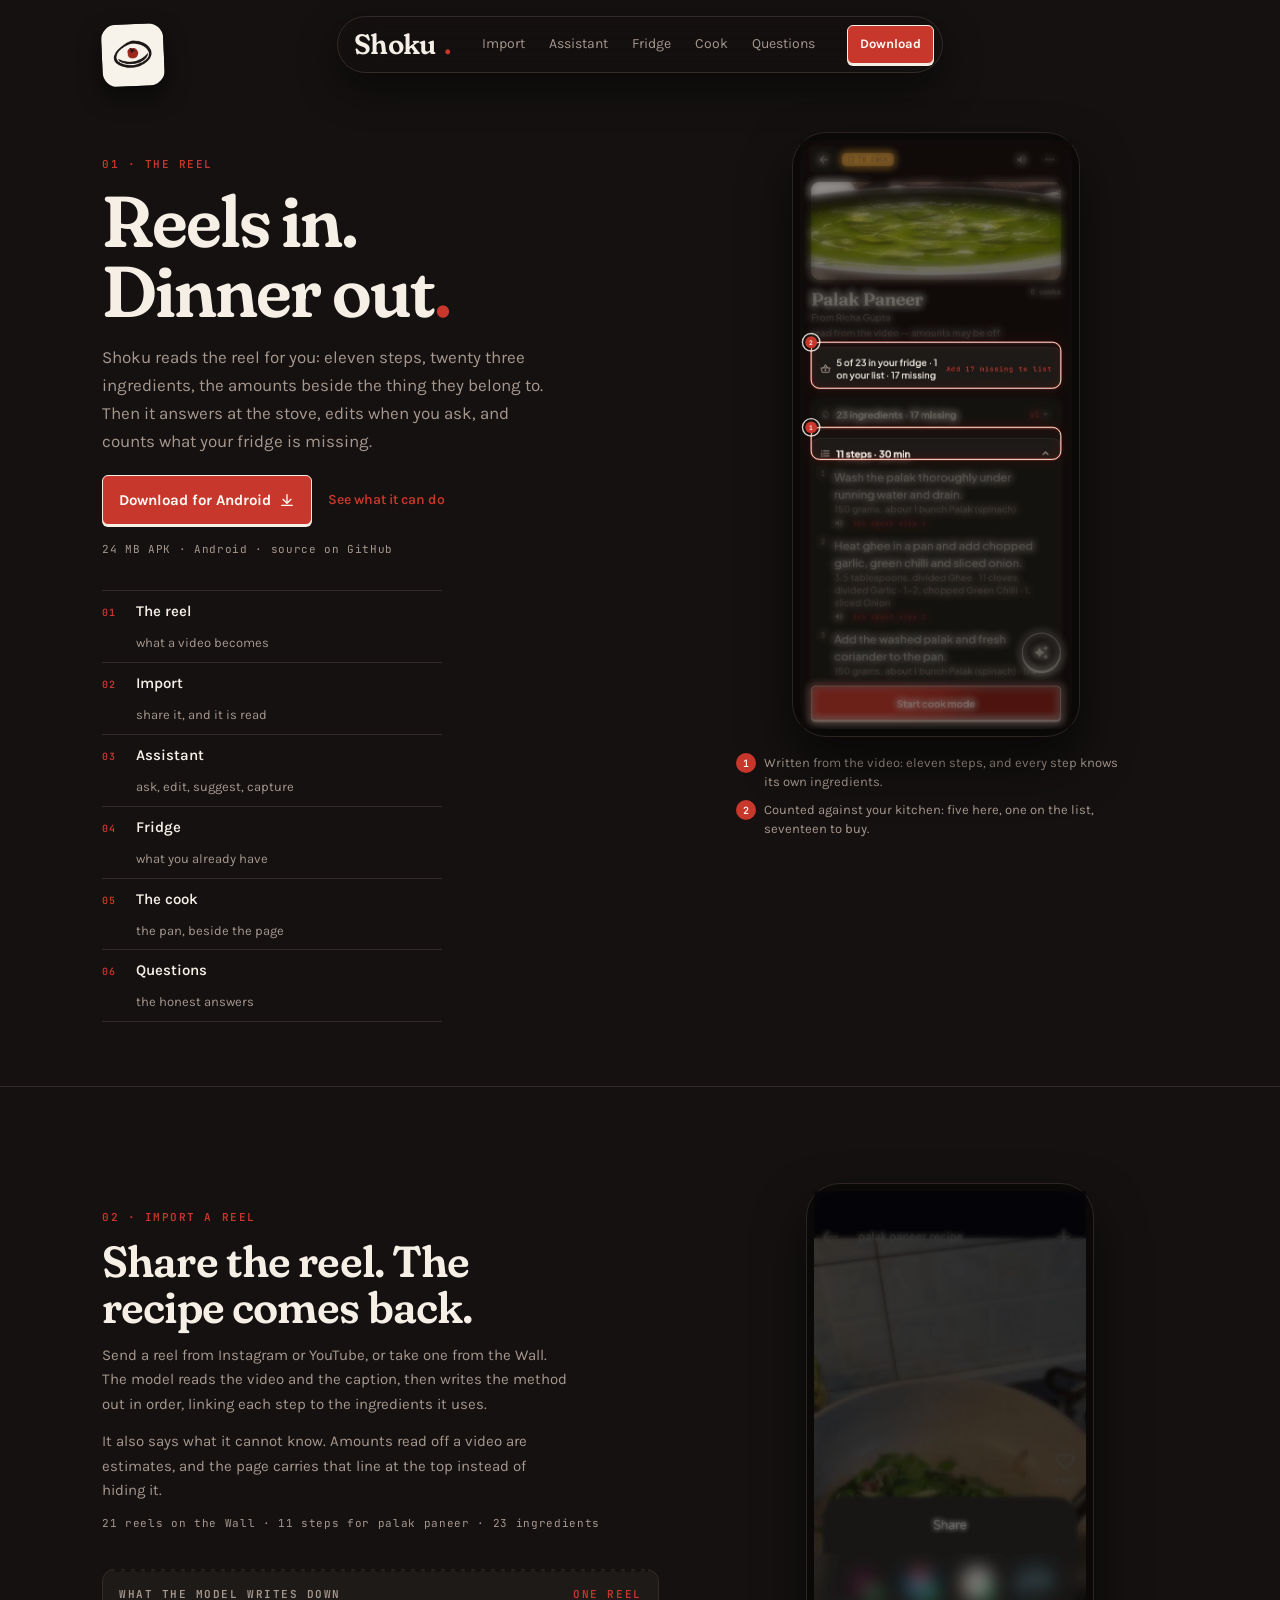
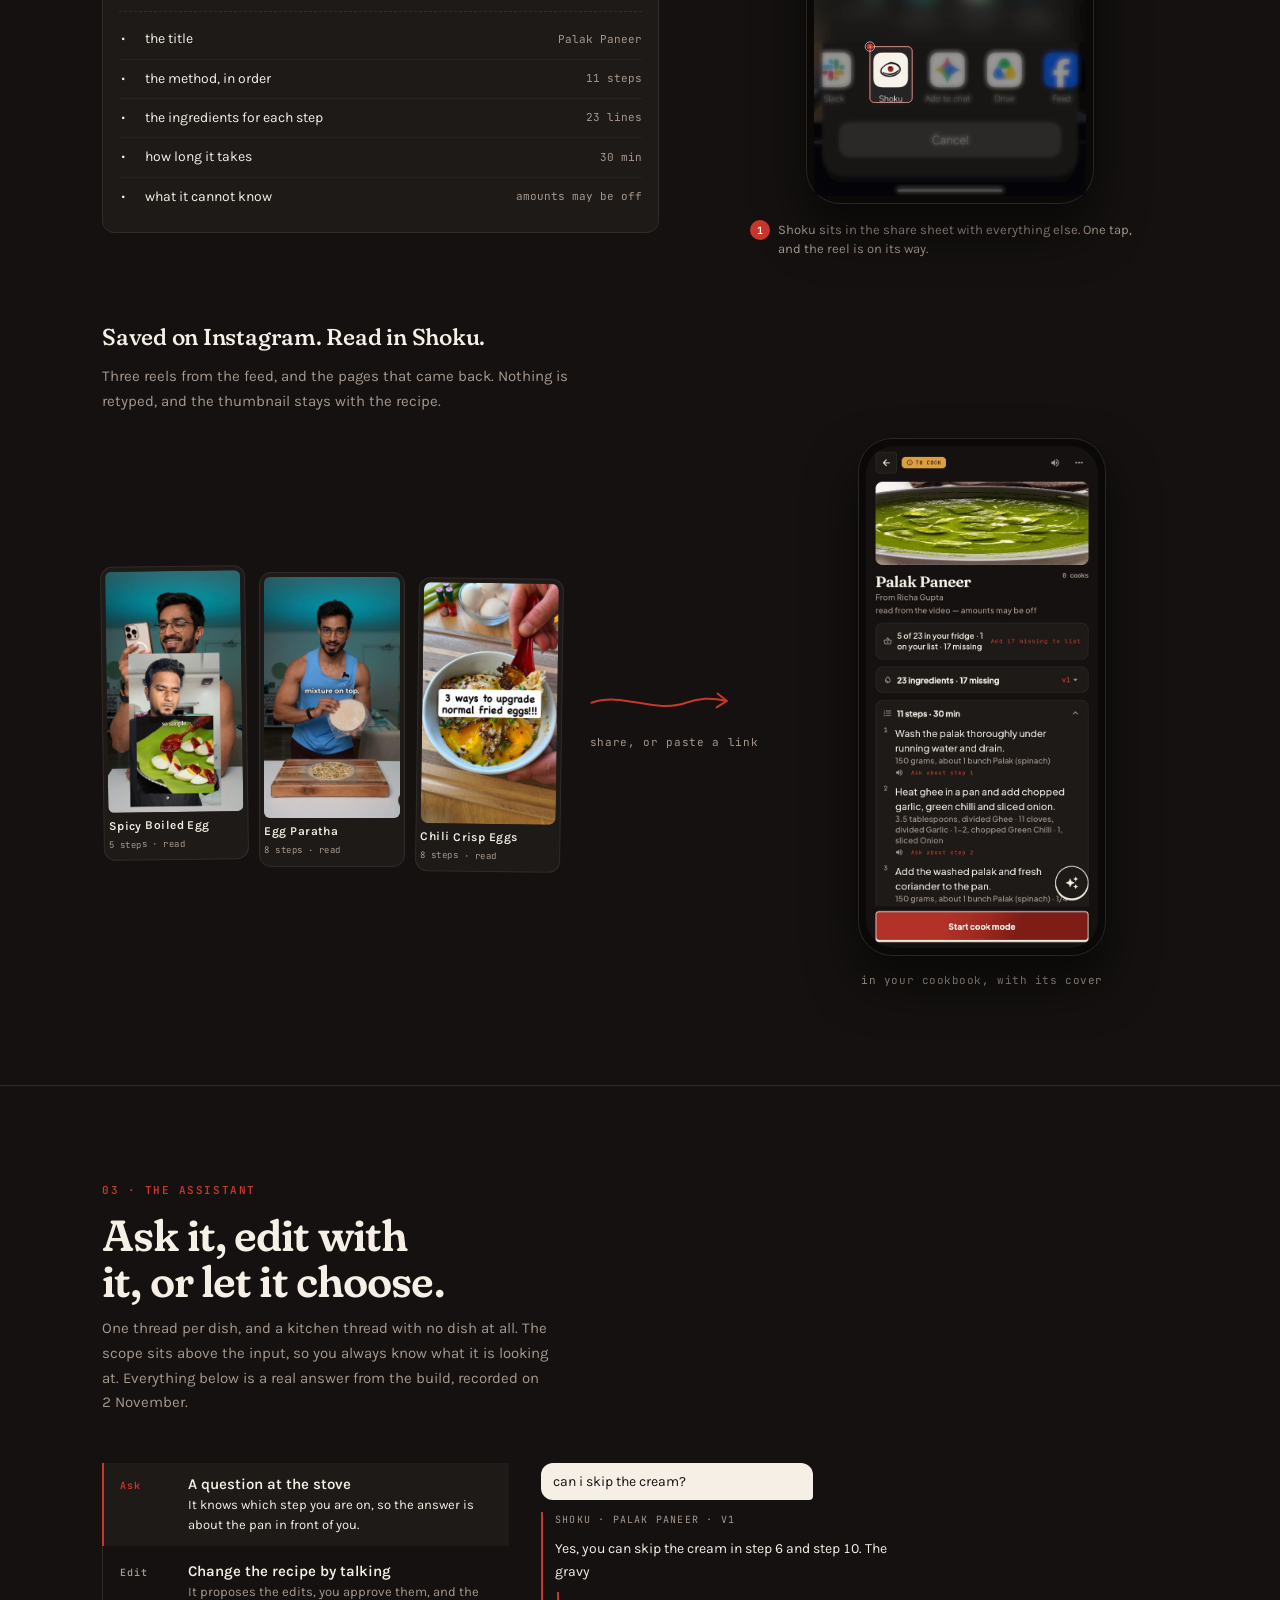
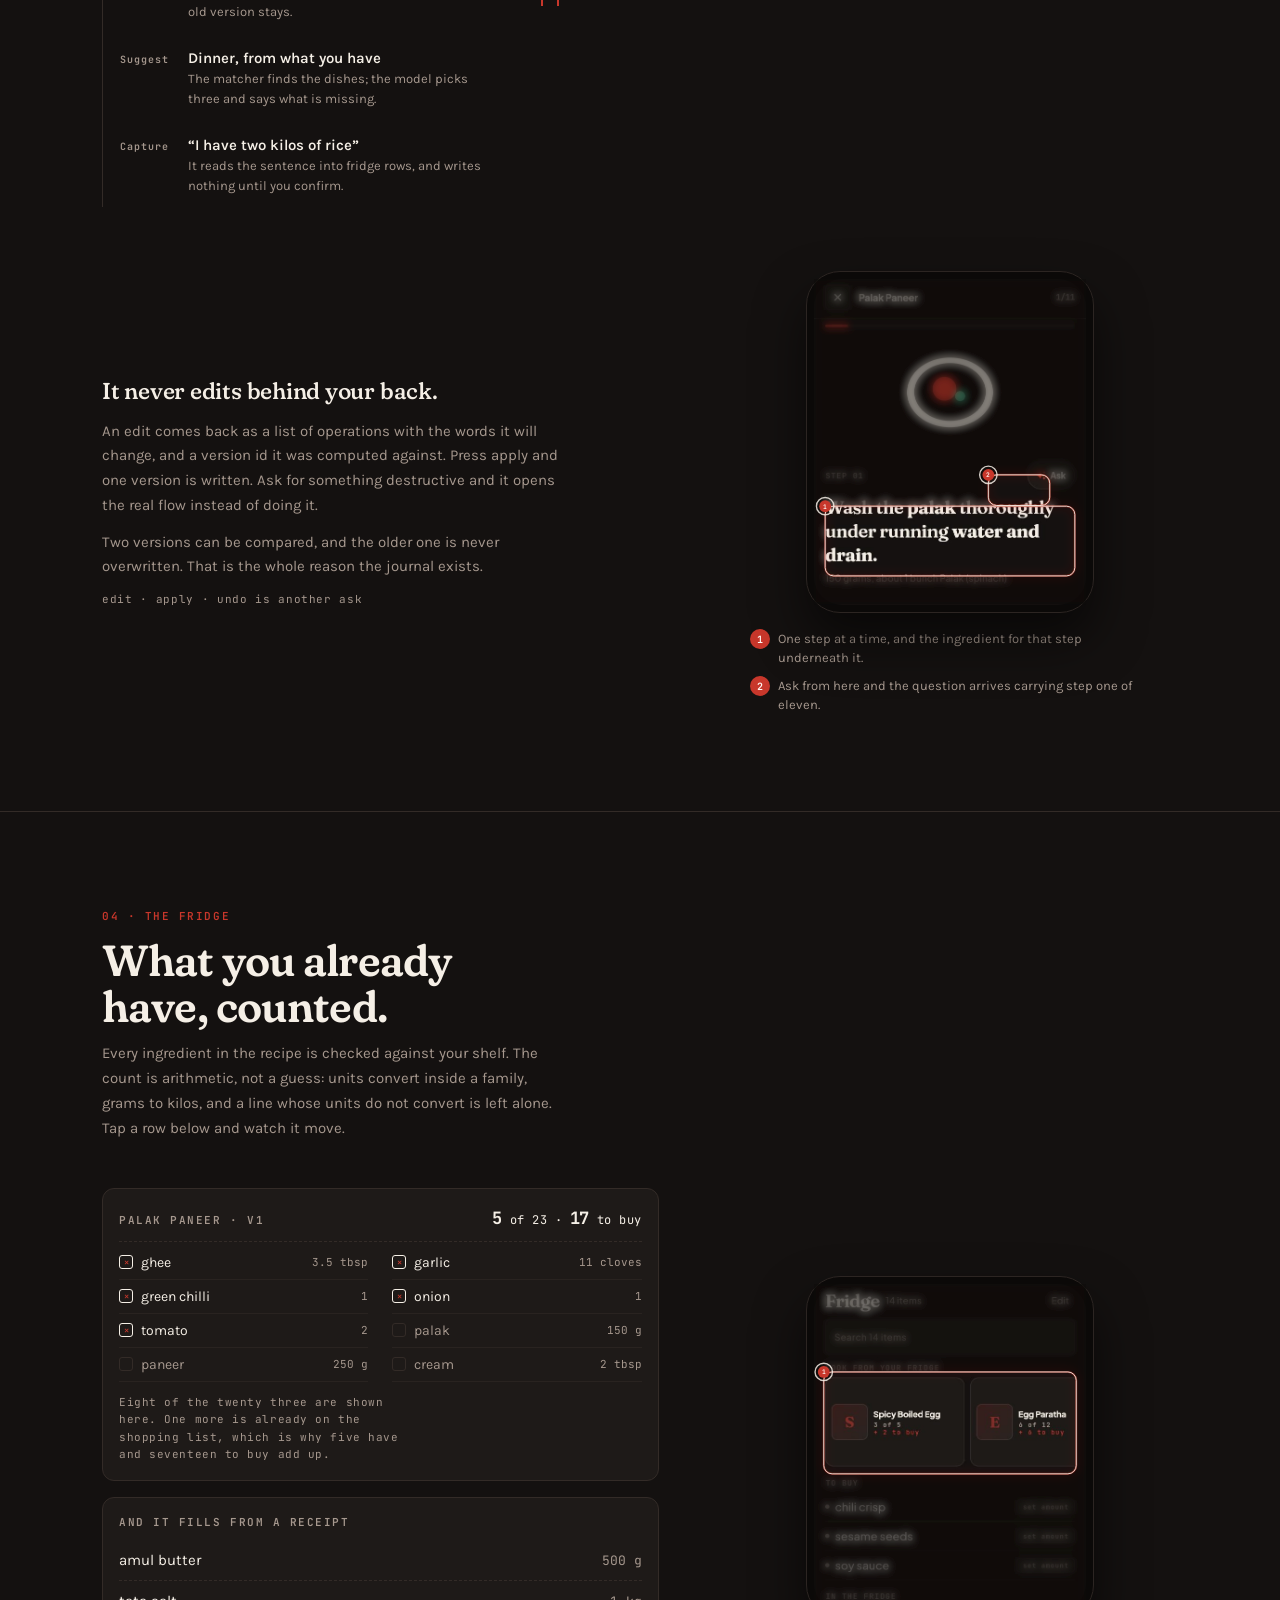
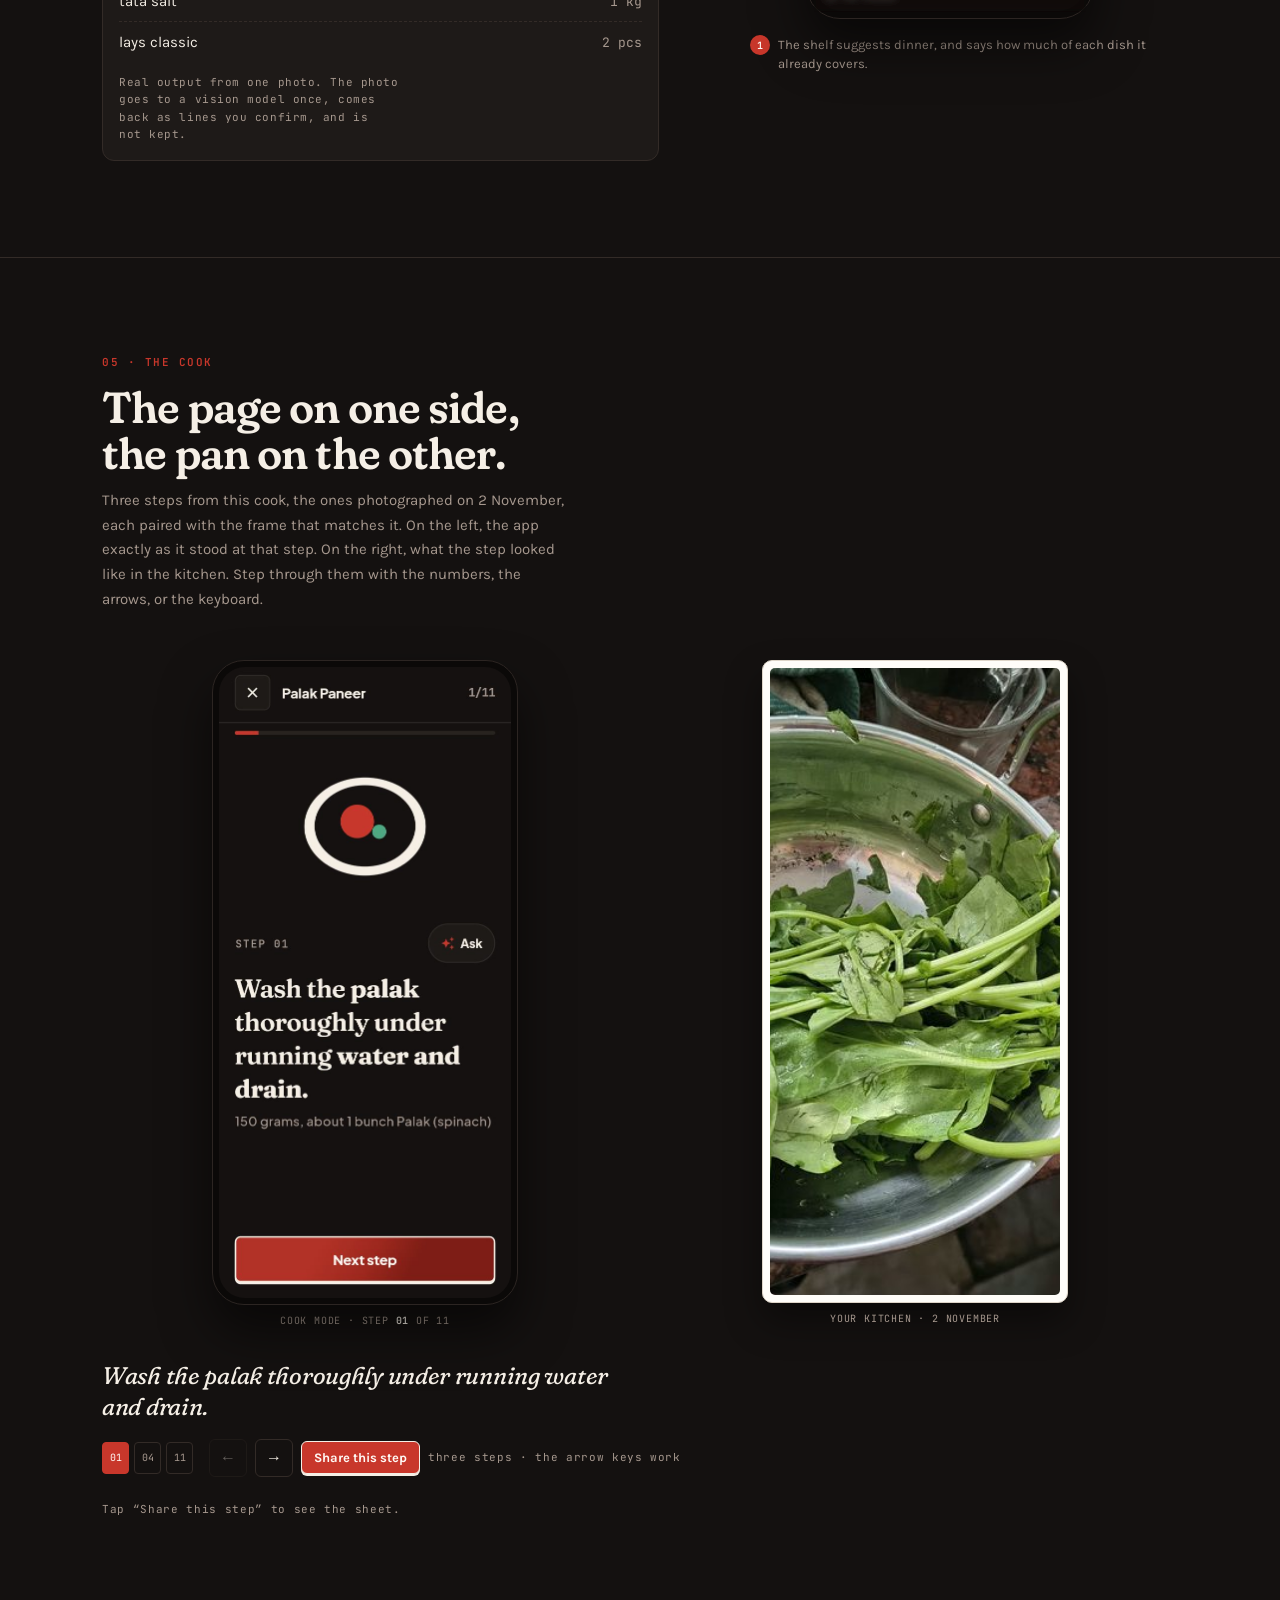
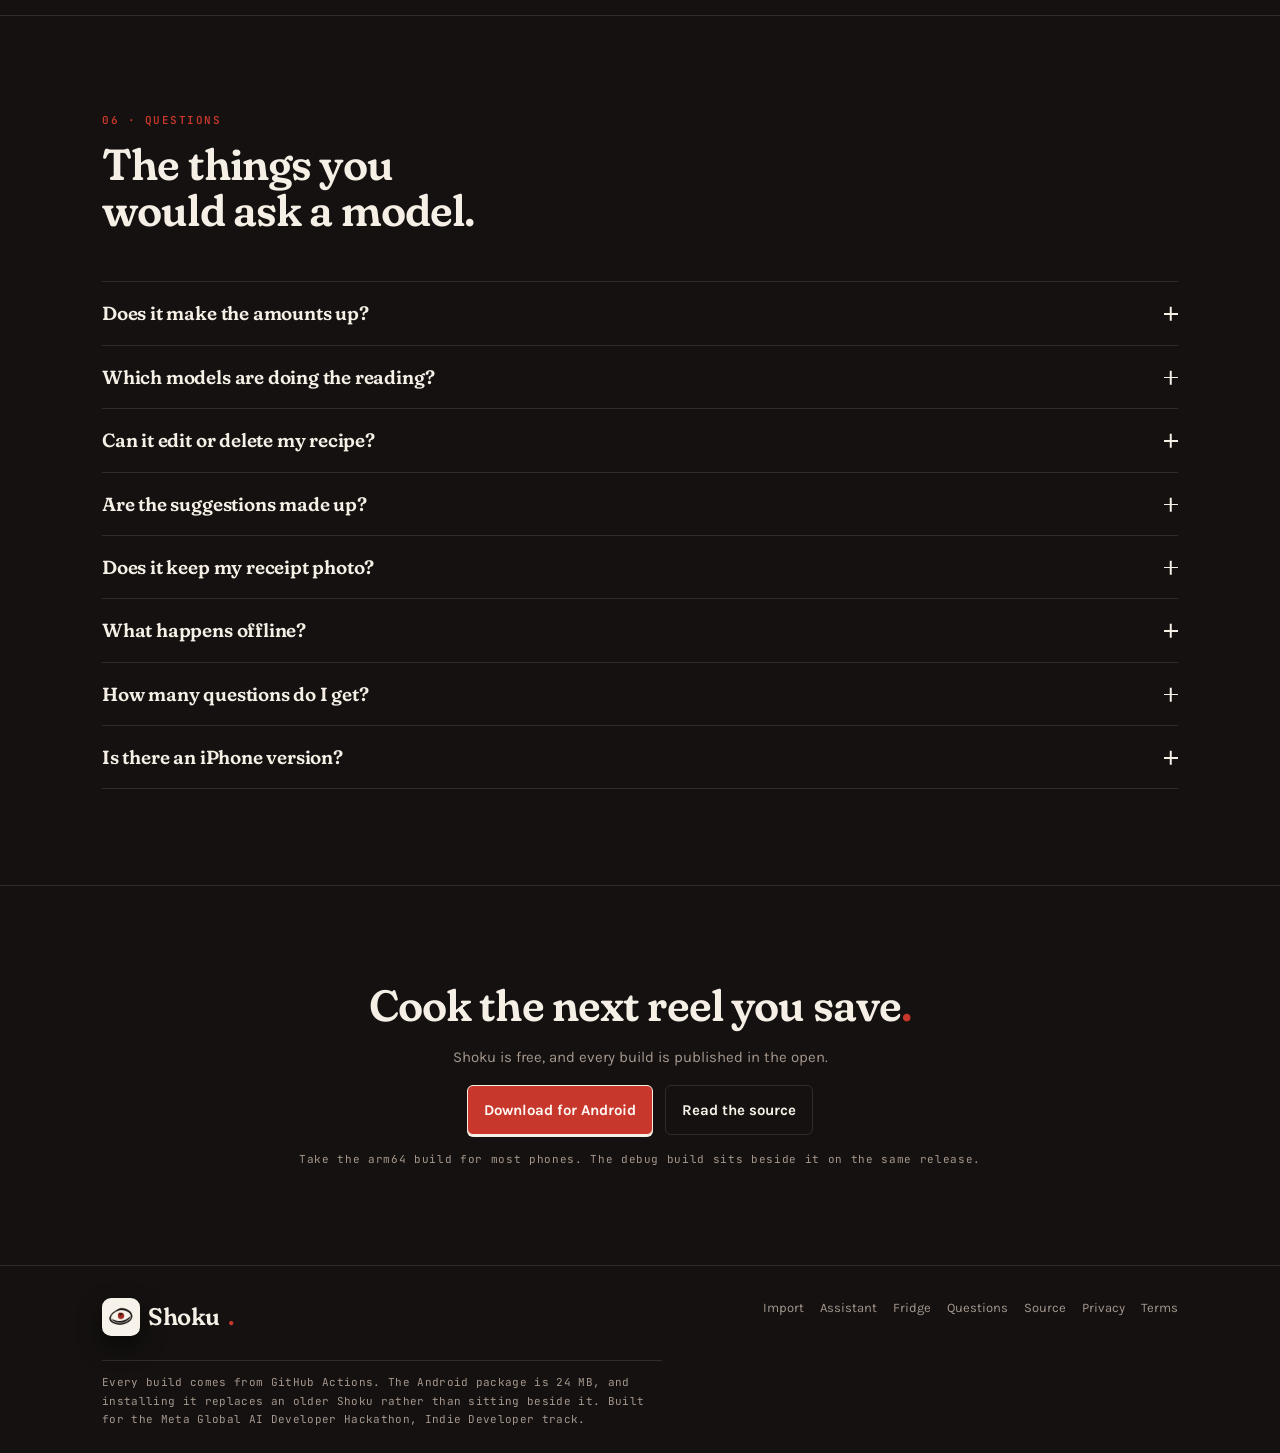
==== commit 1a87f856: "revert: back to the page before the Satoshi rewrite The four-section version is not it. This restore" ====
--- a/site/index.html
+++ b/site/index.html
@@ -3,143 +3,478 @@
 <head>
 <meta charset="utf-8">
 <meta name="viewport" content="width=device-width, initial-scale=1">
-<title>Shoku · cook the reels you save</title>
-<meta name="description" content="Shoku reads a cooking reel into steps you can follow, counts what your fridge already covers, and keeps a version every time you cook it.">
+<title>Shoku · a cooking journal that reads the reel</title>
+<meta name="description" content="Shoku reads a cooking reel into a recipe page: eleven steps, the amounts, and a count of what your fridge is missing. Then it answers at the stove and edits when you ask.">
 <link rel="canonical" href="https://shoku.gradientdescent.wiki/">
-<meta name="theme-color" content="#12100f">
+<meta name="theme-color" content="#f7f3eb">
 <meta property="og:type" content="website">
-<meta property="og:title" content="Shoku · cook the reels you save">
-<meta property="og:description" content="A cooking journal that reads the reel, counts your fridge, and keeps every version you cook.">
+<meta property="og:title" content="Shoku · reels in, dinner out">
+<meta property="og:description" content="A cooking journal that reads the reel, edits when you ask, and counts your fridge.">
 <meta property="og:image" content="https://shoku.gradientdescent.wiki/assets/og.jpg">
 <meta property="og:url" content="https://shoku.gradientdescent.wiki/">
 <meta name="twitter:card" content="summary_large_image">
 <link rel="icon" href="assets/icon.png">
-<link rel="preload" href="assets/fonts/satoshi-400.woff2" as="font" type="font/woff2" crossorigin>
-<link rel="preload" href="assets/fonts/satoshi-700.woff2" as="font" type="font/woff2" crossorigin>
 <link rel="stylesheet" href="css/styles.css">
+<noscript><style>.tabs { display: none; } .panel { display: block; margin-bottom: var(--s-6); }</style></noscript>
+<script type="application/ld+json">
+{
+  "@context": "https://schema.org",
+  "@type": "SoftwareApplication",
+  "name": "Shoku",
+  "applicationCategory": "LifestyleApplication",
+  "operatingSystem": "Android",
+  "description": "A cooking journal that reads recipes out of reels, matches them against your fridge, and keeps a version for every cook.",
+  "downloadUrl": "https://github.com/hawkaii/shoku/releases/latest",
+  "license": "https://github.com/hawkaii/shoku/blob/main/LICENSE",
+  "offers": { "@type": "Offer", "price": "0", "priceCurrency": "USD" }
+}
+</script>
 </head>
 <body>
-<a class="skip" href="#main">Skip to content</a>
-
-<header class="bar">
-  <div class="bar-in">
-    <a class="brand" href="/">
-      <img src="assets/icon.png" alt="" width="28" height="28">
+<a class="skip-link" href="#main">Skip to content</a>
+
+  <a class="nav-mark" href="/" aria-label="Shoku, home">
+    <img src="assets/icon.png" alt="" width="62" height="62">
+  </a>
+
+
+<header class="nav">
+  <div class="nav-bar">
+    <a class="brand" href="/" aria-label="Shoku, home">
+      <img src="assets/icon.png" alt="" width="44" height="44">
       Shoku<span class="dot">.</span>
     </a>
-    <nav aria-label="Sections">
-      <a href="#features">Features</a>
-      <a href="#product">Product</a>
-      <a class="btn btn-sm" href="https://github.com/hawkaii/shoku/releases/latest">Get the app</a>
+    <nav class="nav-links" aria-label="Sections">
+      <a href="#import">Import</a>
+      <a href="#assistant">Assistant</a>
+      <a href="#fridge">Fridge</a>
+      <a href="#cook">Cook</a>
+      <a href="#questions">Questions</a>
     </nav>
+    <a class="btn btn-sm" href="https://github.com/hawkaii/shoku/releases/latest">Download</a>
+    <button class="nav-toggle" type="button" aria-expanded="false" aria-controls="menu" aria-label="Menu">
+      <span class="nav-toggle-lines" aria-hidden="true"><span></span><span></span></span>
+    </button>
   </div>
 </header>
 
+<div class="mobile-menu" id="menu" data-open="false" aria-hidden="true">
+  <a href="#import">Import</a>
+  <a href="#assistant">Assistant</a>
+  <a href="#fridge">Fridge</a>
+  <a href="#cook">Cook</a>
+  <a href="#questions">Questions</a>
+  <a href="https://github.com/hawkaii/shoku/releases/latest">Download</a>
+</div>
+
 <main id="main">
 
-  <!-- 1 · hero --------------------------------------------------------- -->
+  <!-- 01 · the reel ------------------------------------------------------ -->
   <section class="hero">
     <div class="wrap hero-grid">
       <div class="hero-copy">
-        <h1 class="h1">Cook the reels you save.</h1>
-        <p class="lede">A cooking reel becomes a recipe you can follow, counted against your fridge, and versioned every time you cook it.</p>
+        <p class="label label-crimson">01 · The reel</p>
+        <h1 class="display">Reels in.<br>Dinner out<span class="dot">.</span></h1>
+        <p class="lede">Shoku reads the reel for you: eleven steps, twenty three ingredients, the amounts beside the thing they belong to. Then it answers at the stove, edits when you ask, and counts what your fridge is missing.</p>
         <div class="hero-actions">
           <a class="btn" href="https://github.com/hawkaii/shoku/releases/latest">
-            Get the app
-            <svg width="16" height="16" viewBox="0 0 24 24" fill="none" stroke="currentColor" stroke-width="2" stroke-linecap="round" stroke-linejoin="round" aria-hidden="true"><path d="M12 5v11"/><path d="m6 12 6 6 6-6"/><path d="M5 21h14"/></svg>
+            Download for Android
+            <svg width="16" height="16" viewBox="0 0 24 24" fill="none" stroke="currentColor" stroke-width="2" stroke-linecap="round" stroke-linejoin="round" aria-hidden="true"><path d="M12 4v12"/><path d="m6 11 6 6 6-6"/><path d="M4 20h16"/></svg>
           </a>
-        </div>
-        <div class="hero-proof">
-          <span>24 MB</span><span class="sep"></span>
-          <span>Android</span><span class="sep"></span>
-          <span>source on GitHub</span>
-        </div>
-      </div>
-
-      <figure class="board reveal" data-board="dish">
+          <a class="btn-ghost" href="#assistant">See what it can do</a>
+        </div>
+        <p class="tiny hero-proof">24 MB APK · Android · source on GitHub</p>
+
+        <nav class="hero-index" aria-label="On this page">
+          <a href="#main"><span class="n">01</span> The reel <span class="what">what a video becomes</span></a>
+          <a href="#import"><span class="n">02</span> Import <span class="what">share it, and it is read</span></a>
+          <a href="#assistant"><span class="n">03</span> Assistant <span class="what">ask, edit, suggest, capture</span></a>
+          <a href="#fridge"><span class="n">04</span> Fridge <span class="what">what you already have</span></a>
+          <a href="#cook"><span class="n">05</span> The cook <span class="what">the pan, beside the page</span></a>
+          <a href="#questions"><span class="n">06</span> Questions <span class="what">the honest answers</span></a>
+        </nav>
+      </div>
+
+      <figure class="board board-hero reveal" data-board="dish">
         <div class="board-phone">
-          <img src="assets/shots/dish.webp" width="585" height="1266" alt="A recipe page in Shoku: the cover photo, five of twenty three ingredients already in the fridge, and the eleven steps of the method." fetchpriority="high">
+          <img src="assets/shots/dish.jpg" width="585" height="1266" alt="The palak paneer page in Shoku: cover photo, 5 of 23 ingredients already in the fridge, 17 missing, and the eleven steps of the recipe." fetchpriority="high">
           <svg class="marks" viewBox="0 0 390 844" preserveAspectRatio="none" aria-hidden="true"></svg>
         </div>
-        <button class="board-note" data-mark="1" type="button">
-          <span class="n">1</span>
-          <span>Read from the video, then counted against your kitchen: five here, seventeen to buy.</span>
-        </button>
+        <ol class="board-notes">
+          <li><button class="board-note" data-mark="1" type="button"><span class="n">1</span><span>Written from the video: eleven steps, and every step knows its own ingredients.</span></button></li>
+          <li><button class="board-note" data-mark="2" type="button"><span class="n">2</span><span>Counted against your kitchen: five here, one on the list, seventeen to buy.</span></button></li>
+        </ol>
       </figure>
     </div>
   </section>
 
-  <!-- 2 · features ----------------------------------------------------- -->
-  <section class="section" id="features">
+  <!-- 02 · import -------------------------------------------------------- -->
+  <section class="section" id="import">
     <div class="wrap">
-      <p class="eyebrow reveal">01 — What it does</p>
-      <h2 class="h2 reveal">A short list, done properly.</h2>
-
-      <div class="features">
-        <article class="feature reveal">
-          <svg viewBox="0 0 24 24" fill="none" stroke="currentColor" stroke-width="1.2" stroke-linecap="round" stroke-linejoin="round" aria-hidden="true">
-            <rect x="2.5" y="5" width="19" height="14" rx="3"/>
-            <path d="M10 9.4v5.2l4.4-2.6z"/>
+      <div class="split split-center">
+      <div class="section-head" style="margin-bottom:0">
+        <p class="label label-crimson">02 · Import a reel</p>
+        <h2 class="h2">Share the reel. The recipe comes back.</h2>
+        <p class="body">Send a reel from Instagram or YouTube, or take one from the Wall. The model reads the video and the caption, then writes the method out in order, linking each step to the ingredients it uses.</p>
+        <p class="body">It also says what it cannot know. Amounts read off a video are estimates, and the page carries that line at the top instead of hiding it.</p>
+        <p class="tiny">21 reels on the Wall · 11 steps for palak paneer · 23 ingredients</p>
+
+        <div class="ticket" style="margin-top: var(--s-6)">
+          <div class="ticket-head">
+            <span class="label">What the model writes down</span>
+            <span class="label label-crimson">one reel</span>
+          </div>
+          <div class="diff">
+            <div class="diff-row"><span class="g">·</span><span>the title</span><span class="was">Palak Paneer</span></div>
+            <div class="diff-row"><span class="g">·</span><span>the method, in order</span><span class="was">11 steps</span></div>
+            <div class="diff-row"><span class="g">·</span><span>the ingredients for each step</span><span class="was">23 lines</span></div>
+            <div class="diff-row"><span class="g">·</span><span>how long it takes</span><span class="was">30 min</span></div>
+            <div class="diff-row"><span class="g">·</span><span>what it cannot know</span><span class="was">amounts may be off</span></div>
+          </div>
+        </div>
+      </div>
+
+      <figure class="board reveal" data-board="share">
+        <div class="board-phone">
+          <img src="assets/shots/share-sheet.jpg" width="720" height="1600" alt="The Android share sheet open over an Instagram reel, with Shoku listed between Slack and Add to chat." loading="lazy">
+          <svg class="marks" viewBox="0 0 720 1600" preserveAspectRatio="none" aria-hidden="true"></svg>
+        </div>
+        <ol class="board-notes">
+          <li><button class="board-note" data-mark="1" type="button"><span class="n">1</span><span>Shoku sits in the share sheet with everything else. One tap, and the reel is on its way.</span></button></li>
+        </ol>
+      </figure>
+
+
+      </div>
+
+      <div class="section-head" style="margin-top: var(--s-9); margin-bottom: var(--s-6)">
+        <h3 class="h3">Saved on Instagram. Read in Shoku.</h3>
+        <p class="body">Three reels from the feed, and the pages that came back. Nothing is retyped, and the thumbnail stays with the recipe.</p>
+      </div>
+
+      <div class="transfer reveal" id="transfer">
+        <div class="transfer-reels">
+          <figure class="reelcard" style="--i:0">
+            <img src="assets/reels/DcpcVnJTzC3.jpg" width="640" height="1138" alt="A reel of spicy boiled eggs." loading="lazy">
+            <figcaption><span class="t">Spicy Boiled Egg</span>5 steps · read</figcaption>
+          </figure>
+          <figure class="reelcard" style="--i:1">
+            <img src="assets/reels/DdXytYoT6q7.jpg" width="640" height="1137" alt="A reel of egg paratha." loading="lazy">
+            <figcaption><span class="t">Egg Paratha</span>8 steps · read</figcaption>
+          </figure>
+          <figure class="reelcard" style="--i:2">
+            <img src="assets/reels/DbWQLfUBwdu.jpg" width="640" height="1138" alt="A reel of chili crisp eggs." loading="lazy">
+            <figcaption><span class="t">Chili Crisp Eggs</span>8 steps · read</figcaption>
+          </figure>
+        </div>
+
+        <div class="transfer-arrow" aria-hidden="true">
+          <svg viewBox="0 0 190 60">
+            <path class="arrow-line" d="M6 30c34-12 68 12 102 0 14-5 26-6 44-2"/>
+            <path class="arrow-head" d="M142 20l10 8-11 7"/>
           </svg>
-          <h3 class="h3">Read from the reel</h3>
-          <p>The model watches the video and writes the method out in order: eleven steps, twenty three ingredients, each step linked to what it uses. Where an amount was never spoken, the page says so.</p>
-        </article>
-
-        <article class="feature reveal">
-          <svg viewBox="0 0 24 24" fill="none" stroke="currentColor" stroke-width="1.2" stroke-linecap="round" stroke-linejoin="round" aria-hidden="true">
-            <rect x="5" y="2.5" width="14" height="19" rx="3"/>
-            <path d="M5 10h14"/>
-            <path d="M8 6h1.5"/>
-            <path d="M8 13.5h1.5"/>
-          </svg>
-          <h3 class="h3">Counted against your fridge</h3>
-          <p>Every ingredient is checked against your shelf. Units convert inside a family, grams to kilos, and nothing is guessed. What is left is the shopping list.</p>
-          <span class="readout"><span class="on">5 of 23</span> in the fridge <span class="sep"></span> 17 to buy</span>
-        </article>
-
-        <article class="feature reveal">
-          <svg viewBox="0 0 24 24" fill="none" stroke="currentColor" stroke-width="1.2" stroke-linecap="round" stroke-linejoin="round" aria-hidden="true">
-            <rect x="3" y="8" width="14" height="13" rx="2.5"/>
-            <path d="M7 8V5.5A2.5 2.5 0 0 1 9.5 3H17a2.5 2.5 0 0 1 2.5 2.5V16"/>
-            <path d="M6.5 12.5h7"/>
-          </svg>
-          <h3 class="h3">A version for every cook</h3>
-          <p>Change the cream, add the potato, log how it went. That becomes v2 and v1 stays beside it, so the one you preferred is never overwritten.</p>
-        </article>
-      </div>
-    </div>
-  </section>
-
-  <!-- 3 · product ------------------------------------------------------ -->
-  <section class="section" id="product">
+          <span class="tiny">share, or paste a link</span>
+        </div>
+
+        <figure class="board" data-board="plain">
+          <div class="board-phone" style="width: 248px">
+            <img src="assets/shots/dish.jpg" width="585" height="1266" alt="The palak paneer page that came back: cover photo, ingredients, steps and the fridge count." loading="lazy">
+            <svg class="marks" viewBox="0 0 390 844" preserveAspectRatio="none" aria-hidden="true"></svg>
+          </div>
+          <p class="caption" style="text-align:center">in your cookbook, with its cover</p>
+        </figure>
+      </div>    </div>
+  </section>
+
+  <!-- 03 · the assistant ------------------------------------------------- -->
+  <section class="section" id="assistant">
     <div class="wrap">
-      <p class="eyebrow reveal">02 — In the kitchen</p>
-      <h2 class="h2 reveal">The page on one side, the pan on the other.</h2>
-      <p class="body reveal" style="margin-top: var(--s2)">Three steps from a real cook on 2 November. On the left, the app at that step. On the right, what the kitchen looked like. Step through them with the numbers or the arrows.</p>
-
-      <div class="pair reveal" id="pair">
-        <figure class="pane">
+      <div class="section-head">
+        <p class="label label-crimson">03 · The assistant</p>
+        <h2 class="h2">Ask it, edit with it, or let it choose.</h2>
+        <p class="body">One thread per dish, and a kitchen thread with no dish at all. The scope sits above the input, so you always know what it is looking at. Everything below is a real answer from the build, recorded on 2 November.</p>
+      </div>
+
+      <div class="demo">
+        <div class="tabs" role="tablist" aria-label="Assistant examples">
+          <button class="tab" role="tab" id="tab-ask" aria-controls="panel-ask" aria-selected="true">
+            <span class="k">Ask</span>
+            <span class="t">A question at the stove</span>
+            <span class="d">It knows which step you are on, so the answer is about the pan in front of you.</span>
+          </button>
+          <button class="tab" role="tab" id="tab-edit" aria-controls="panel-edit" aria-selected="false">
+            <span class="k">Edit</span>
+            <span class="t">Change the recipe by talking</span>
+            <span class="d">It proposes the edits, you approve them, and the old version stays.</span>
+          </button>
+          <button class="tab" role="tab" id="tab-suggest" aria-controls="panel-suggest" aria-selected="false">
+            <span class="k">Suggest</span>
+            <span class="t">Dinner, from what you have</span>
+            <span class="d">The matcher finds the dishes; the model picks three and says what is missing.</span>
+          </button>
+          <button class="tab" role="tab" id="tab-capture" aria-controls="panel-capture" aria-selected="false">
+            <span class="k">Capture</span>
+            <span class="t">“I have two kilos of rice”</span>
+            <span class="d">It reads the sentence into fridge rows, and writes nothing until you confirm.</span>
+          </button>
+        </div>
+
+        <div class="panels">
+          <article class="panel" id="panel-ask" role="tabpanel" aria-labelledby="tab-ask" data-open="true">
+            <div class="turn turn-user">can i skip the cream?</div>
+            <div class="turn turn-bot"><span class="who">Shoku · palak paneer · v1</span>Yes, you can skip the cream in step 6 and step 10. The gravy will be a little less rich and creamy, but still work. If you want richness without cream, simmer 1–2 minutes less so it stays thick, and you can add 1 extra teaspoon ghee if you like.</div>
+            <p class="tiny">One question, one answer, metered against the twenty talks a day.</p>
+          </article>
+
+          <article class="panel" id="panel-edit" role="tabpanel" aria-labelledby="tab-edit">
+            <div class="turn turn-user">i want to add potato</div>
+            <div class="turn turn-bot"><span class="who">Shoku</span>How much potato would you like to add to the Palak Paneer?</div>
+            <div class="turn turn-user">2 potatoes, cubed</div>
+            <div class="turn turn-bot"><span class="who">Shoku · the edit</span>Added 2 cubed potatoes and a step to simmer them in the gravy.</div>
+
+            <div class="ticket">
+              <div class="ticket-head">
+                <span class="label">The diff</span>
+                <span class="label label-crimson">2 edits</span>
+              </div>
+              <div class="diff">
+                <div class="diff-row add"><span class="g">+</span><span>potatoes</span><span class="was">2, cubed</span></div>
+                <div class="diff-row change"><span class="g">~</span><span>step 6</span><span class="was">simmer the potatoes</span></div>
+              </div>
+              <div class="version-strip" id="version-strip">
+                <span>versions</span>
+                <span class="vchip is-head" data-v="1">v1</span>
+              </div>
+              <button class="btn btn-sm" id="apply" style="margin-top: var(--s-4)">Apply as v2</button>
+              <p class="caption" style="margin-top: var(--s-3)" id="apply-note">Nothing is written until you press it, and v1 stays in the history.</p>
+            </div>
+          </article>
+
+          <article class="panel" id="panel-suggest" role="tabpanel" aria-labelledby="tab-suggest">
+            <div class="turn turn-user">what can i cook tonight</div>
+            <div class="turn turn-bot"><span class="who">Shoku · no dish · your kitchen</span>Tonight you could make Spicy Boiled Egg (needs red chili powder, sesame oil), Egg Paratha (needs green chilli, coriander, spices, rotis or dough), or Chili Crisp Eggs (needs chili crisp, soy sauce, sesame seeds, chili flakes).</div>
+            <div class="suggestions">
+              <article class="sug">
+                <img src="assets/reels/DcpcVnJTzC3.jpg" width="104" height="140" alt="" loading="lazy">
+                <div>
+                  <div class="top"><span class="name">Spicy Boiled Egg</span><span class="count">3 of 5</span></div>
+                  <div class="by">Ralston D’Souza · 5 steps</div>
+                  <div class="missing"><span class="chip">red chili powder</span><span class="chip">sesame oil</span></div>
+                </div>
+              </article>
+              <article class="sug">
+                <img src="assets/reels/DdXytYoT6q7.jpg" width="104" height="140" alt="" loading="lazy">
+                <div>
+                  <div class="top"><span class="name">Egg Paratha</span><span class="count">6 of 12</span></div>
+                  <div class="by">Ralston D’Souza · 8 steps</div>
+                  <div class="missing"><span class="chip">green chilli</span><span class="chip">coriander</span><span class="chip">ajwain</span><span class="chip more">+3</span></div>
+                </div>
+              </article>
+              <article class="sug">
+                <img src="assets/reels/DbWQLfUBwdu.jpg" width="104" height="140" alt="" loading="lazy">
+                <div>
+                  <div class="top"><span class="name">Chili Crisp Eggs</span><span class="count">3 of 7</span></div>
+                  <div class="by">Braydon Jackson Morgan · 8 steps</div>
+                  <div class="missing"><span class="chip">chili crisp</span><span class="chip">soy sauce</span><span class="chip more">+2</span></div>
+                </div>
+              </article>
+            </div>
+            <p class="tiny" style="margin-top: var(--s-4)">The matcher computes these against your shelf. The model only chooses among what it was given.</p>
+          </article>
+
+          <article class="panel" id="panel-capture" role="tabpanel" aria-labelledby="tab-capture">
+            <div class="turn turn-user">i have 2 kg rice and paneer</div>
+            <div class="turn turn-bot"><span class="who">Shoku · no dish · your kitchen</span>Noted rice and paneer.</div>
+            <div class="ticket">
+              <div class="ticket-head">
+                <span class="label">Before it lands</span>
+                <span class="label">2 rows</span>
+              </div>
+              <div class="diff">
+                <div class="diff-row add"><span class="g">·</span><span>rice</span><span class="was">2 kg</span></div>
+                <div class="diff-row"><span class="g">·</span><span>paneer</span><span class="was">amount?</span></div>
+              </div>
+              <button class="btn btn-sm" style="margin-top: var(--s-4)" type="button">Add 2 to the fridge</button>
+              <p class="caption" style="margin-top: var(--s-3)">Paneer has no amount because the sentence had none. It never invents one.</p>
+            </div>
+          </article>
+        </div>
+      </div>
+
+      <div class="split split-center" style="margin-top: var(--s-9)">
+        <div class="section-head" style="margin-bottom:0">
+          <h3 class="h3">It never edits behind your back.</h3>
+          <p class="body">An edit comes back as a list of operations with the words it will change, and a version id it was computed against. Press apply and one version is written. Ask for something destructive and it opens the real flow instead of doing it.</p>
+          <p class="body">Two versions can be compared, and the older one is never overwritten. That is the whole reason the journal exists.</p>
+          <p class="tiny">edit · apply · undo is another ask</p>
+        </div>
+
+        <figure class="board reveal" data-board="cook">
           <div class="board-phone">
-            <img id="app-shot" src="assets/shots/cook-01.webp" width="585" height="1266" alt="Cook mode at step one: wash the palak.">
-          </div>
-          <figcaption>Cook mode · step <span id="pair-step">01</span> of 11</figcaption>
+            <img src="assets/shots/cook.jpg" width="585" height="700" alt="Cook mode in Shoku: step one of eleven in large type, its ingredient underneath, and an ask chip beside the step number." loading="lazy">
+            <svg class="marks" viewBox="0 0 390 467" preserveAspectRatio="none" aria-hidden="true"></svg>
+          </div>
+          <ol class="board-notes">
+            <li><button class="board-note" data-mark="1" type="button"><span class="n">1</span><span>One step at a time, and the ingredient for that step underneath it.</span></button></li>
+            <li><button class="board-note" data-mark="2" type="button"><span class="n">2</span><span>Ask from here and the question arrives carrying step one of eleven.</span></button></li>
+          </ol>
         </figure>
-
-        <figure class="pane">
+      </div>
+    </div>
+  </section>
+
+  <!-- 04 · the fridge ----------------------------------------------------- -->
+  <section class="section" id="fridge">
+    <div class="wrap">
+      <div class="section-head">
+        <p class="label label-crimson">04 · The fridge</p>
+        <h2 class="h2">What you already have, counted.</h2>
+        <p class="body">Every ingredient in the recipe is checked against your shelf. The count is arithmetic, not a guess: units convert inside a family, grams to kilos, and a line whose units do not convert is left alone. Tap a row below and watch it move.</p>
+      </div>
+
+      <div class="split split-center">
+        <div class="stack">
+          <div class="matcher" id="matcher">
+            <div class="matcher-head">
+              <span class="label">Palak paneer · v1</span>
+              <span class="counter"><b id="m-have">5</b> of 23 · <b id="m-buy">17</b> to buy</span>
+            </div>
+            <div class="items" id="m-items">
+              <button class="item" type="button" aria-pressed="true" data-on="1"><span class="bx">×</span>ghee<span class="am">3.5 tbsp</span></button>
+              <button class="item" type="button" aria-pressed="true" data-on="1"><span class="bx">×</span>garlic<span class="am">11 cloves</span></button>
+              <button class="item" type="button" aria-pressed="true" data-on="1"><span class="bx">×</span>green chilli<span class="am">1</span></button>
+              <button class="item" type="button" aria-pressed="true" data-on="1"><span class="bx">×</span>onion<span class="am">1</span></button>
+              <button class="item" type="button" aria-pressed="true" data-on="1"><span class="bx">×</span>tomato<span class="am">2</span></button>
+              <button class="item" type="button" aria-pressed="false" data-on="0"><span class="bx"></span>palak<span class="am">150 g</span></button>
+              <button class="item" type="button" aria-pressed="false" data-on="0"><span class="bx"></span>paneer<span class="am">250 g</span></button>
+              <button class="item" type="button" aria-pressed="false" data-on="0"><span class="bx"></span>cream<span class="am">2 tbsp</span></button>
+            </div>
+            <p class="caption" style="margin-top: var(--s-4)">Eight of the twenty three are shown here. One more is already on the shopping list, which is why five have and seventeen to buy add up.</p>
+          </div>
+
+          <div class="receipt">
+            <p class="label" style="margin-bottom: var(--s-3)">And it fills from a receipt</p>
+            <div class="receipt-row"><span>amul butter</span><span class="am">500 g</span></div>
+            <div class="receipt-row"><span>tata salt</span><span class="am">1 kg</span></div>
+            <div class="receipt-row"><span>lays classic</span><span class="am">2 pcs</span></div>
+            <p class="caption" style="margin-top: var(--s-4)">Real output from one photo. The photo goes to a vision model once, comes back as lines you confirm, and is not kept.</p>
+          </div>
+        </div>
+
+        <figure class="board reveal" data-board="fridge">
+          <div class="board-phone">
+            <img src="assets/shots/fridge.jpg" width="585" height="704" alt="The fridge in Shoku: a cook from your fridge row of matched dishes, a to buy list, and the items in the fridge with their amounts." loading="lazy">
+            <svg class="marks" viewBox="0 0 390 469" preserveAspectRatio="none" aria-hidden="true"></svg>
+          </div>
+          <ol class="board-notes">
+            <li><button class="board-note" data-mark="1" type="button"><span class="n">1</span><span>The shelf suggests dinner, and says how much of each dish it already covers.</span></button></li>
+          </ol>
+        </figure>
+      </div>
+    </div>
+  </section>
+
+  <!-- 05 · the cook ------------------------------------------------------ -->
+  <section class="section" id="cook">
+    <div class="wrap">
+      <div class="section-head">
+        <p class="label label-crimson">05 · The cook</p>
+        <h2 class="h2">The page on one side, the pan on the other.</h2>
+        <p class="body">Three steps from this cook, the ones photographed on 2 November, each paired with the frame that matches it. On the left, the app exactly as it stood at that step. On the right, what the step looked like in the kitchen. Step through them with the numbers, the arrows, or the keyboard.</p>
+      </div>
+
+      <div class="duo" id="duo">
+        <figure class="duo-pane">
+          <div class="board-phone duo-phone">
+            <img id="app-shot" src="assets/shots/cook-app-01.jpg" width="585" height="1266" alt="Cook mode at step one: wash the palak.">
+          </div>
+          <figcaption class="duo-cap">cook mode · step <b id="duo-step">01</b> of 11</figcaption>
+        </figure>
+
+        <figure class="duo-pane">
           <div class="photo-card">
-            <img id="cook-photo" src="assets/cooks/spinach.webp" width="700" height="487" alt="The palak, washed, in a steel bowl.">
-          </div>
-          <figcaption>Your kitchen · 2 November</figcaption>
+            <img id="cook-photo" src="assets/cooks/spinach.jpg" width="760" height="529" alt="The palak, washed, in a steel bowl.">
+          </div>
+          <figcaption class="duo-cap">your kitchen · 2 November</figcaption>
         </figure>
       </div>
 
-      <div class="pair-controls reveal">
+      <p class="duo-text" id="duo-text">Wash the palak thoroughly under running water and drain.</p>
+
+      <div class="walker-controls">
+        <div class="rail" id="rail" role="group" aria-label="Jump to a step"></div>
         <button class="arrow" type="button" id="prev" aria-label="Previous step">←</button>
-        <div class="steps" id="steps" role="group" aria-label="Jump to a step"></div>
         <button class="arrow" type="button" id="next" aria-label="Next step">→</button>
-      </div>
-
-      <p class="body reveal" id="pair-text" style="margin: var(--s4) auto 0; text-align: center">Wash the palak thoroughly under running water and drain.</p>
+        <button class="btn btn-sm" type="button" id="share">Share this step</button>
+        <span class="tiny" id="share-note">three steps · the arrow keys work</span>
+      </div>
+
+      <div class="share-panel" id="sharePanel">
+        <p class="tiny" id="share-hint">Tap “Share this step” to see the sheet.</p>
+        <aside class="sharecard" id="sharecard" aria-hidden="true">
+          <div class="sc-head"><img src="assets/icon.png" alt="">Shoku</div>
+          <div class="sc-num" id="sc-num">Step 01 of 11</div>
+          <div class="sc-art"><img id="sc-art" src="assets/cooks/spinach.jpg" alt=""></div>
+          <div class="sc-text" id="sc-text">Wash the palak thoroughly under running water and drain.</div>
+          <div class="sc-foot">palak paneer · 30 min · read from a reel</div>
+        </aside>
+      </div>
+    </div>
+  </section>
+
+  <!-- 06 · questions ------------------------------------------------------ -->
+  <section class="section" id="questions">
+    <div class="wrap">
+      <div class="section-head">
+        <p class="label label-crimson">06 · Questions</p>
+        <h2 class="h2">The things you would ask a model.</h2>
+      </div>
+      <div class="faq">
+        <details>
+          <summary>Does it make the amounts up?<span class="plus" aria-hidden="true"></span></summary>
+          <p class="answer">No. The amounts are read from the video, and the page says they may be off in a line you cannot miss. Every amount can be edited, and the edit becomes a version.</p>
+        </details>
+        <details>
+          <summary>Which models are doing the reading?<span class="plus" aria-hidden="true"></span></summary>
+          <p class="answer">A structured output model reads the reel into steps and ingredients, and Meta’s vision model reads a receipt photo. The matching against your shelf is plain arithmetic, not a model, which is why it never invents a dish.</p>
+        </details>
+        <details>
+          <summary>Can it edit or delete my recipe?<span class="plus" aria-hidden="true"></span></summary>
+          <p class="answer">It proposes edits as a diff, and one version is written only when you press apply. It never deletes a version, and a destructive request opens the real flow instead of running.</p>
+        </details>
+        <details>
+          <summary>Are the suggestions made up?<span class="plus" aria-hidden="true"></span></summary>
+          <p class="answer">The candidates are computed from the Wall against what you have in the fridge. The model is only allowed to choose among those, and to name what is missing from them.</p>
+        </details>
+        <details>
+          <summary>Does it keep my receipt photo?<span class="plus" aria-hidden="true"></span></summary>
+          <p class="answer">The image is sent once, read once, and not stored. You see the lines before anything reaches your fridge, and the app tells you before the first upload.</p>
+        </details>
+        <details>
+          <summary>What happens offline?<span class="plus" aria-hidden="true"></span></summary>
+          <p class="answer">The assistant needs the API, and it says so rather than pretending. The journal, the fridge and the shelf keep working, and anything you change syncs when you are back.</p>
+        </details>
+        <details>
+          <summary>How many questions do I get?<span class="plus" aria-hidden="true"></span></summary>
+          <p class="answer">Twenty a day, shared between asking, editing, suggesting and capturing. The shelf, the matching and the journal do not count against it.</p>
+        </details>
+        <details>
+          <summary>Is there an iPhone version?<span class="plus" aria-hidden="true"></span></summary>
+          <p class="answer">Not yet. The builds are Android APKs, and every release also publishes a debug build for testing.</p>
+        </details>
+      </div>
+    </div>
+  </section>
+
+  <section class="cta">
+    <div class="wrap">
+      <h2 class="h2">Cook the next reel you save<span class="dot">.</span></h2>
+      <p class="body" style="margin-inline:auto;text-align:center">Shoku is free, and every build is published in the open.</p>
+      <div class="cta-actions">
+        <a class="btn" href="https://github.com/hawkaii/shoku/releases/latest">Download for Android</a>
+        <a class="btn btn-quiet" href="https://github.com/hawkaii/shoku">Read the source</a>
+      </div>
+      <p class="tiny">Take the arm64 build for most phones. The debug build sits beside it on the same release.</p>
     </div>
   </section>
 
@@ -147,19 +482,22 @@
 
 <footer class="footer">
   <div class="wrap">
-    <div class="footer-in">
+    <div class="footer-top">
       <a class="brand" href="/">
-        <img src="assets/icon.png" alt="" width="24" height="24">
+        <img src="assets/icon.png" alt="" width="42" height="42">
         Shoku<span class="dot">.</span>
       </a>
-      <nav aria-label="Footer">
+      <nav class="footer-links" aria-label="Footer">
+        <a href="#import">Import</a>
+        <a href="#assistant">Assistant</a>
+        <a href="#fridge">Fridge</a>
+        <a href="#questions">Questions</a>
         <a href="https://github.com/hawkaii/shoku">Source</a>
-        <a href="https://github.com/hawkaii/shoku/issues">Questions</a>
         <a href="privacy.html">Privacy</a>
         <a href="terms.html">Terms</a>
       </nav>
     </div>
-    <p class="footer-note">Every build comes from GitHub Actions. The Android package is 24 MB and replaces an older Shoku rather than sitting beside it. Built for the Meta Global AI Developer Hackathon, Indie Developer track.</p>
+    <p class="footer-note">Every build comes from GitHub Actions. The Android package is 24 MB, and installing it replaces an older Shoku rather than sitting beside it. Built for the Meta Global AI Developer Hackathon, Indie Developer track.</p>
   </div>
 </footer>
 
--- a/site/css/styles.css
+++ b/site/css/styles.css
@@ -1,59 +1,94 @@
-/* Shoku — one page.
+/* Shoku landing page.
  *
- * Satoshi only. 48 / 32 / 20 / 16 / 14 / 12 on an 8 point rhythm. Shoku's own
- * warm black, blended rather than flat: two blooms low enough to feel like
- * light in a room, and 3% grain so the surface has a tooth.
+ * The page is the kitchen ticket: paper, ink, one crimson accent, hairlines,
+ * and mono for anything you measure. The tokens below are the app's own,
+ * lifted from app/lib/core/theme/shoku_theme.dart so the site and the product
+ * cannot drift apart.
  */
 
 @font-face {
-  font-family: "Satoshi";
-  src: url("../assets/fonts/satoshi-400.woff2") format("woff2");
-  font-weight: 400;
+  font-family: "Fraunces";
+  src: url("../assets/fonts/fraunces.woff2") format("woff2");
+  font-weight: 100 900;
   font-style: normal;
   font-display: swap;
 }
+
 @font-face {
-  font-family: "Satoshi";
-  src: url("../assets/fonts/satoshi-500.woff2") format("woff2");
-  font-weight: 500;
+  font-family: "Fraunces";
+  src: url("../assets/fonts/fraunces-italic.woff2") format("woff2");
+  font-weight: 100 900;
+  font-style: italic;
+  font-display: swap;
+}
+
+@font-face {
+  font-family: "Karla";
+  src: url("../assets/fonts/karla.woff2") format("woff2");
+  font-weight: 300 800;
   font-style: normal;
   font-display: swap;
 }
+
 @font-face {
-  font-family: "Satoshi";
-  src: url("../assets/fonts/satoshi-700.woff2") format("woff2");
-  font-weight: 700;
+  font-family: "Mono";
+  src: url("../assets/fonts/mono.woff2") format("woff2");
+  font-weight: 400 700;
   font-style: normal;
   font-display: swap;
 }
 
 :root {
-  /* 8 point rhythm, and nothing between the steps */
-  --s1: 8px;
-  --s2: 16px;
-  --s3: 24px;
-  --s4: 32px;
-  --s5: 48px;
-  --s6: 64px;
-  --s7: 96px;
-  --s8: 128px;
-
+  /* Night. The app's dark theme, which is what most people see. */
+  --paper: #141110;
+  --surface: #1e1a18;
+  --sunken: #292320;
   --ink: #f5efe6;
-  --muted: #9c8f87;
-  --hair: rgba(245, 239, 230, 0.09);
-  --hair-strong: rgba(245, 239, 230, 0.16);
+  --muted: #a6988e;
+  --hair: #332b27;
   --crimson: #c8372b;
+  --crimson-press: #a82c22;
   --on-crimson: #fff9f5;
   --green: #4ea882;
-
-  --bg-top: #12100f;
-  --bg-mid: #1b1715;
-  --bg-low: #0d0b0a;
-
-  --radius: 12px;
+  --amber: #e09f3e;
+
+  /* The device, and the printed page that sits on the night. */
+  --night: #141110;
+  --night-surface: #1e1a18;
+  --night-hair: #332b27;
+  --chalk: #f5efe6;
+  --print: #fffdf9;
+  --print-ink: #1c1614;
+  --print-muted: #6e5f58;
+  --print-hair: #ded5c8;
+
+  /* Spacing, the app's own scale. */
+  --s-1: 2px;
+  --s-2: 4px;
+  --s-3: 8px;
+  --s-4: 12px;
+  --s-5: 16px;
+  --s-6: 24px;
+  --s-7: 32px;
+  --s-8: 48px;
+  --s-9: 64px;
+  --s-10: 96px;
+
+  /* Radius, the app's own. */
+  --r-chip: 6px;
+  --r-media: 8px;
+  --r-card: 12px;
+  --r-sheet: 20px;
+  --r-pill: 999px;
+
+  --serif: "Fraunces", Georgia, "Times New Roman", serif;
+  --sans: "Karla", system-ui, -apple-system, sans-serif;
+  --mono: "Mono", ui-monospace, "SF Mono", monospace;
+
+  /* One curve, weighted, decelerating into place. */
   --ease: cubic-bezier(0.22, 1, 0.36, 1);
-  --hover: 300ms;
-  --rise: 500ms;
+  --t-layout: 480ms;
+  --t-color: 240ms;
 }
 
 *,
@@ -69,56 +104,26 @@
 
 body {
   margin: 0;
-  min-height: 100%;
-  background: var(--bg-top);
+  background: var(--paper);
   color: var(--ink);
-  font-family: "Satoshi", system-ui, -apple-system, "Segoe UI", sans-serif;
-  font-size: 16px;
+  font-family: var(--sans);
+  font-size: 1rem;
   line-height: 1.6;
+  font-feature-settings: "tnum" on;
   -webkit-font-smoothing: antialiased;
-  text-rendering: optimizeLegibility;
-}
-
-/* the ground: a blend, two blooms, and grain */
-body::before {
-  content: "";
-  position: fixed;
-  inset: 0;
-  z-index: -2;
-  background:
-    radial-gradient(
-      1100px 620px at 76% -8%,
-      rgba(200, 55, 43, 0.16),
-      transparent 62%
-    ),
-    radial-gradient(
-      900px 520px at 8% 18%,
-      rgba(224, 159, 62, 0.07),
-      transparent 66%
-    ),
-    linear-gradient(180deg, var(--bg-top) 0%, var(--bg-mid) 48%, var(--bg-low) 100%);
-}
-
-body::after {
-  content: "";
-  position: fixed;
-  inset: 0;
-  z-index: -1;
-  pointer-events: none;
-  opacity: 0.035;
-  background-image: url("data:image/svg+xml;utf8,<svg xmlns='http://www.w3.org/2000/svg' width='180' height='180'><filter id='n'><feTurbulence type='fractalNoise' baseFrequency='0.8' numOctaves='3' stitchTiles='stitch'/></filter><rect width='180' height='180' filter='url(%23n)'/></svg>");
-}
-
-img,
+}
+
+img {
+  display: block;
+  max-width: 100%;
+  height: auto;
+}
+
 svg {
   display: block;
   max-width: 100%;
 }
 
-img {
-  height: auto;
-}
-
 a {
   color: inherit;
   text-decoration: none;
@@ -127,65 +132,88 @@
 :focus-visible {
   outline: 2px solid var(--crimson);
   outline-offset: 3px;
-  border-radius: 4px;
-}
-
-/* ------------------------------------------------------------------ type */
-
-.h1 {
+  border-radius: var(--r-chip);
+}
+
+/* --------------------------------------------------------------- type */
+
+.label {
+  font-family: var(--mono);
+  font-size: 0.6875rem;
+  font-weight: 600;
+  letter-spacing: 0.14em;
+  text-transform: uppercase;
+  color: var(--muted);
   margin: 0;
-  font-size: clamp(2.25rem, 4.6vw, 3rem);
+}
+.label-crimson {
+  color: var(--crimson);
+}
+
+h1,
+h2,
+h3,
+p {
+  margin: 0;
+  text-wrap: pretty;
+}
+
+.display {
+  font-family: var(--serif);
   font-weight: 600;
-  line-height: 1.06;
+  font-optical-sizing: auto;
+  font-variation-settings: "SOFT" 90, "WONK" 1;
+  font-size: clamp(2.75rem, 6.4vw, 4.5rem);
+  line-height: 0.98;
   letter-spacing: -0.028em;
   text-wrap: balance;
 }
 
 .h2 {
-  margin: 0;
-  font-size: clamp(1.75rem, 3vw, 2rem);
+  font-family: var(--serif);
   font-weight: 600;
-  line-height: 1.15;
+  font-optical-sizing: auto;
+  font-variation-settings: "SOFT" 80, "WONK" 1;
+  font-size: clamp(1.875rem, 3.4vw, 2.875rem);
+  line-height: 1.06;
   letter-spacing: -0.02em;
   text-wrap: balance;
 }
 
 .h3 {
-  margin: 0;
-  font-size: 1.25rem;
+  font-family: var(--serif);
   font-weight: 500;
-  line-height: 1.35;
+  font-optical-sizing: auto;
+  font-variation-settings: "SOFT" 60, "WONK" 1;
+  font-size: 1.4375rem;
+  line-height: 1.28;
   letter-spacing: -0.01em;
 }
 
 .lede {
-  margin: 0;
+  font-size: 1.0625rem;
+  line-height: 1.65;
+  color: var(--muted);
   max-width: 46ch;
-  font-size: 1.25rem;
-  line-height: 1.55;
-  color: var(--muted);
-  text-wrap: pretty;
 }
 
 .body {
-  margin: 0;
-  max-width: 58ch;
-  color: var(--muted);
-  text-wrap: pretty;
-}
-
-.micro {
-  margin: 0;
-  font-size: 0.875rem;
-  color: var(--muted);
-}
-
-.label {
-  margin: 0;
-  font-size: 0.75rem;
-  font-weight: 500;
-  letter-spacing: 0.12em;
-  text-transform: uppercase;
+  font-size: 0.9375rem;
+  line-height: 1.65;
+  color: var(--muted);
+  max-width: 52ch;
+}
+
+.small {
+  font-size: 0.8125rem;
+  line-height: 1.5;
+  color: var(--muted);
+}
+
+.tiny {
+  font-family: var(--mono);
+  font-size: 0.6875rem;
+  letter-spacing: 0.06em;
   color: var(--muted);
 }
 
@@ -193,222 +221,374 @@
   color: var(--crimson);
 }
 
-/* ----------------------------------------------------------------- shell */
+/* --------------------------------------------------------------- shell */
 
 .wrap {
   width: 100%;
-  max-width: 1120px;
+  max-width: 1140px;
   margin: 0 auto;
-  padding: 0 var(--s4);
+  padding: 0 var(--s-7);
 }
 
 .section {
-  padding: var(--s7) 0;
-  scroll-margin-top: 88px;
-}
-
-.eyebrow {
-  display: flex;
+  padding: var(--s-10) 0;
+  border-top: 1px solid var(--hair);
+  scroll-margin-top: 84px;
+}
+
+.section-head {
+  display: grid;
+  gap: var(--s-4);
+  max-width: 60ch;
+  margin-bottom: var(--s-8);
+}
+
+.split {
+  display: grid;
+  grid-template-columns: minmax(0, 1fr) minmax(0, 0.86fr);
+  gap: var(--s-9);
+  align-items: start;
+}
+
+.split-center {
   align-items: center;
-  gap: var(--s2);
-  margin: 0 0 var(--s3);
-  font-size: 0.75rem;
-  font-weight: 500;
-  letter-spacing: 0.14em;
-  text-transform: uppercase;
-  color: var(--muted);
-}
-
-.eyebrow::after {
-  content: "";
-  flex: 1;
-  height: 1px;
-  background: var(--hair);
-}
-
-.skip {
+  grid-template-columns: minmax(0, 1.1fr) minmax(0, 0.9fr);
+}
+
+.stack > * + * {
+  margin-top: var(--s-5);
+}
+
+.skip-link {
   position: absolute;
   left: -9999px;
   top: 0;
+  z-index: 100;
   background: var(--ink);
-  color: var(--bg-top);
-  padding: var(--s2) var(--s3);
-  border-radius: 8px;
+  color: var(--paper);
+  padding: var(--s-4) var(--s-5);
+  border-radius: var(--r-card);
+  font-weight: 600;
+}
+.skip-link:focus {
+  left: var(--s-5);
+  top: var(--s-5);
+}
+
+/* ----------------------------------------------------------------- nav */
+
+.nav {
+  position: fixed;
+  inset: var(--s-5) 0 auto;
+  z-index: 40;
+  display: flex;
+  justify-content: center;
+  padding: 0 var(--s-5);
+  pointer-events: none;
+}
+
+.nav-bar {
+  pointer-events: auto;
+  display: flex;
+  align-items: center;
+  gap: var(--s-7);
+  padding: var(--s-3) var(--s-3) var(--s-3) var(--s-5);
+  background: rgba(20, 17, 16, 0.82);
+  backdrop-filter: blur(20px) saturate(140%);
+  -webkit-backdrop-filter: blur(20px) saturate(140%);
+  border: 1px solid var(--hair);
+  border-radius: var(--r-pill);
+  box-shadow: 0 16px 40px rgba(0, 0, 0, 0.45);
+}
+
+.brand {
+  display: flex;
+  align-items: center;
+  gap: var(--s-3);
+  font-family: var(--serif);
+  font-size: 1.75rem;
+  font-weight: 600;
+  letter-spacing: -0.02em;
+  line-height: 1;
+}
+
+.brand img {
+  width: 44px;
+  height: 44px;
+}
+
+.brand .dot {
+  color: var(--crimson);
+}
+
+.nav-links {
+  display: flex;
+  gap: var(--s-6);
   font-size: 0.875rem;
-  font-weight: 500;
-}
-.skip:focus {
-  left: var(--s2);
-  top: var(--s2);
-  z-index: 100;
-}
-
-/* ------------------------------------------------------------------- bar */
-
-.bar {
+  color: var(--muted);
+}
+
+.nav-links a {
+  transition: color var(--t-color) var(--ease);
+}
+.nav-links a:hover {
+  color: var(--ink);
+}
+
+.nav-toggle {
+  display: none;
+  width: 40px;
+  height: 40px;
+  border: 0;
+  border-radius: var(--r-pill);
+  background: transparent;
+  color: var(--ink);
+  cursor: pointer;
+  align-items: center;
+  justify-content: center;
+}
+
+.nav-toggle-lines {
+  position: relative;
+  width: 18px;
+  height: 12px;
+}
+.nav-toggle-lines span {
+  position: absolute;
+  left: 0;
+  width: 18px;
+  height: 1.5px;
+  background: var(--ink);
+  transition: transform var(--t-layout) var(--ease),
+    opacity var(--t-color) var(--ease);
+}
+.nav-toggle-lines span:first-child {
+  top: 0;
+}
+.nav-toggle-lines span:last-child {
+  bottom: 0;
+}
+.nav-toggle[aria-expanded="true"] .nav-toggle-lines span:first-child {
+  transform: translateY(5px) rotate(45deg);
+}
+.nav-toggle[aria-expanded="true"] .nav-toggle-lines span:last-child {
+  transform: translateY(-5px) rotate(-45deg);
+}
+
+.mobile-menu {
   position: fixed;
-  inset: 0 0 auto;
-  z-index: 40;
-  border-bottom: 1px solid var(--hair);
-  background: rgba(18, 16, 15, 0.72);
-  backdrop-filter: blur(16px) saturate(140%);
-  -webkit-backdrop-filter: blur(16px) saturate(140%);
-}
-
-.bar-in {
-  display: flex;
-  align-items: center;
-  gap: var(--s3);
-  height: 64px;
-  width: 100%;
-  max-width: 1120px;
-  margin: 0 auto;
-  padding: 0 var(--s4);
-}
-
-.brand {
-  display: inline-flex;
-  align-items: center;
-  gap: var(--s1);
-  font-size: 1.125rem;
-  font-weight: 700;
-  letter-spacing: -0.02em;
-}
-
-.brand img {
-  width: 28px;
-  height: 28px;
-  border-radius: 24%;
-}
-
-.bar nav {
-  display: flex;
-  align-items: center;
-  gap: var(--s3);
-  margin-left: auto;
-  font-size: 0.875rem;
-  color: var(--muted);
-}
-
-.bar nav a {
-  transition: color var(--hover) var(--ease);
-}
-
-.bar nav a:hover {
-  color: var(--ink);
-}
-
-/* ---------------------------------------------------------------- button */
+  inset: 0;
+  z-index: 30;
+  display: flex;
+  flex-direction: column;
+  justify-content: center;
+  gap: var(--s-5);
+  padding: var(--s-10) var(--s-7);
+  background: rgba(20, 17, 16, 0.96);
+  backdrop-filter: blur(24px);
+  -webkit-backdrop-filter: blur(24px);
+  opacity: 0;
+  visibility: hidden;
+  transition: opacity var(--t-layout) var(--ease),
+    visibility var(--t-layout) var(--ease);
+}
+.mobile-menu[data-open="true"] {
+  opacity: 1;
+  visibility: visible;
+}
+.mobile-menu a {
+  font-family: var(--serif);
+  font-size: 1.75rem;
+  font-weight: 600;
+  opacity: 0;
+  transform: translateY(24px);
+  transition: transform var(--t-layout) var(--ease),
+    opacity var(--t-layout) var(--ease);
+}
+.mobile-menu[data-open="true"] a {
+  opacity: 1;
+  transform: none;
+}
+
+/* -------------------------------------------------------------- button */
 
 .btn {
   display: inline-flex;
   align-items: center;
-  gap: var(--s1);
-  padding: 12px 20px;
-  border: 1px solid rgba(255, 249, 245, 0.16);
-  border-radius: 10px;
+  justify-content: center;
+  gap: var(--s-3);
+  padding: var(--s-4) var(--s-5);
+  font-family: var(--sans);
+  font-size: 0.9375rem;
+  font-weight: 700;
+  color: var(--on-crimson);
   background: var(--crimson);
-  color: var(--on-crimson);
-  font-size: 1rem;
-  font-weight: 500;
-  letter-spacing: -0.005em;
-  white-space: nowrap;
-  box-shadow: 0 1px 0 rgba(255, 255, 255, 0.12) inset,
-    0 8px 24px rgba(200, 55, 43, 0.22);
-  transition: transform var(--hover) var(--ease),
-    box-shadow var(--hover) var(--ease), background var(--hover) var(--ease);
-}
-
+  border: 1.5px solid var(--ink);
+  border-radius: var(--r-chip);
+  box-shadow: 0 2px 0 var(--ink);
+  cursor: pointer;
+  transition: background var(--t-color) var(--ease),
+    transform var(--t-color) var(--ease), box-shadow var(--t-color) var(--ease);
+}
 .btn:hover {
-  transform: translateY(-1px);
-  background: #d34336;
-  box-shadow: 0 1px 0 rgba(255, 255, 255, 0.14) inset,
-    0 12px 28px rgba(200, 55, 43, 0.3);
-}
-
+  background: var(--crimson-press);
+}
 .btn:active {
-  transform: translateY(0);
-}
-
+  transform: translateY(2px);
+  box-shadow: 0 0 0 var(--ink);
+}
 .btn-sm {
-  padding: 8px 16px;
+  padding: var(--s-3) var(--s-4);
+  font-size: 0.8125rem;
+}
+.btn-quiet {
+  background: transparent;
+  color: var(--ink);
+  box-shadow: none;
+  border-color: var(--hair);
+}
+.btn-quiet:hover {
+  background: var(--sunken);
+}
+.btn[disabled] {
+  cursor: default;
+  opacity: 0.6;
+}
+
+.btn-ghost {
+  display: inline-flex;
+  align-items: center;
+  gap: var(--s-2);
+  font-family: var(--sans);
   font-size: 0.875rem;
-  border-radius: 8px;
-}
-
-/* ------------------------------------------------------------------ hero */
+  font-weight: 600;
+  color: var(--crimson);
+  background: none;
+  border: 0;
+  padding: 0;
+  cursor: pointer;
+}
+.btn-ghost:hover {
+  text-decoration: underline;
+  text-underline-offset: 3px;
+}
+
+/* ---------------------------------------------------------------- hero */
 
 .hero {
-  padding: 208px 0 var(--s6);
+  padding: 132px 0 var(--s-9);
 }
 
 .hero-grid {
   display: grid;
-  grid-template-columns: minmax(0, 1fr) minmax(0, 0.94fr);
-  gap: var(--s7);
+  grid-template-columns: minmax(0, 1.06fr) minmax(0, 0.94fr);
+  gap: var(--s-8);
   align-items: start;
 }
 
+.hero-copy {
+  padding-top: var(--s-6);
+}
+
 .hero-copy > * + * {
-  margin-top: var(--s3);
-}
-
-.hero-copy .h1 {
-  margin-top: var(--s1);
+  margin-top: var(--s-5);
+}
+
+.hero-copy .display {
+  margin-top: var(--s-4);
 }
 
 .hero-actions {
   display: flex;
   align-items: center;
-  gap: var(--s3);
-  padding-top: var(--s1);
+  gap: var(--s-5);
+  flex-wrap: wrap;
+  padding-top: var(--s-2);
 }
 
 .hero-proof {
   display: flex;
+  gap: var(--s-4);
   align-items: center;
-  gap: var(--s2);
-  font-size: 0.875rem;
-  color: var(--muted);
-}
-
-.sep {
-  display: inline-block;
-  width: 3px;
-  height: 3px;
-  border-radius: 50%;
-  background: var(--hair-strong);
-  vertical-align: middle;
-}
-
-/* ----------------------------------------------------------------- board */
+  flex-wrap: wrap;
+}
+
+.hero-index {
+  display: grid;
+  gap: 0;
+  margin-top: var(--s-7);
+  border-top: 1px solid var(--hair);
+  max-width: 34ch;
+}
+
+.hero-index a {
+  display: grid;
+  grid-template-columns: 26px 1fr;
+  gap: var(--s-3);
+  align-items: baseline;
+  padding: var(--s-3) 0;
+  border-bottom: 1px solid var(--hair);
+  font-size: 0.9375rem;
+  font-weight: 600;
+  color: var(--ink);
+  transition: color var(--t-color) var(--ease);
+}
+
+.hero-index a:hover {
+  color: var(--crimson);
+}
+
+.hero-index .n {
+  font-family: var(--mono);
+  font-size: 0.625rem;
+  font-weight: 600;
+  letter-spacing: 0.1em;
+  color: var(--crimson);
+}
+
+.hero-index .what {
+  grid-column: 2;
+  display: block;
+  font-family: var(--sans);
+  font-size: 0.8125rem;
+  font-weight: 400;
+  color: var(--muted);
+  margin-top: var(--s-1);
+}
+
+.hero-board {
+  justify-self: end;
+}
+
+/* --------------------------------------------------------------- board */
 
 .board {
   margin: 0;
   display: grid;
-  gap: var(--s2);
+  gap: var(--s-5);
   justify-items: center;
 }
 
 .board-phone {
   position: relative;
-  width: 336px;
-  padding: 6px;
+  width: 288px;
+  padding: 7px;
   background: #0b0908;
-  border: 1px solid rgba(245, 239, 230, 0.1);
-  border-radius: 32px;
-  box-shadow: 0 40px 80px -30px rgba(0, 0, 0, 0.9),
-    0 0 0 1px rgba(0, 0, 0, 0.4);
+  border: 1px solid #2c2522;
+  border-radius: 34px;
+  box-shadow: 0 26px 50px rgba(0, 0, 0, 0.55);
 }
 
 .board-phone img {
   width: 100%;
-  border-radius: 26px;
+  border-radius: 28px;
 }
 
 .marks {
   position: absolute;
-  inset: 6px;
+  inset: 7px;
+  width: calc(100% - 14px);
+  height: calc(100% - 14px);
   overflow: visible;
   pointer-events: none;
 }
@@ -418,7 +598,7 @@
 }
 
 .veil {
-  fill: rgba(10, 8, 7, 0.44);
+  fill: rgba(10, 8, 7, 0.42);
 }
 
 .window {
@@ -426,17 +606,23 @@
   stroke: rgba(245, 239, 230, 0.9);
   stroke-width: 1.4;
   opacity: 0;
-  transition: opacity 420ms var(--ease) var(--delay, 0ms);
+  transition: opacity 420ms var(--ease) var(--delay, 0ms),
+    stroke var(--t-color) var(--ease);
 }
 
 .board.in .window {
   opacity: 1;
 }
 
+.window.lit {
+  stroke: var(--crimson);
+  stroke-width: 2;
+}
+
 .window-halo {
   fill: none;
-  stroke: rgba(245, 239, 230, 0.22);
-  stroke-width: 6;
+  stroke: rgba(200, 55, 43, 0.55);
+  stroke-width: 3;
   opacity: 0;
   transition: opacity 420ms var(--ease) var(--delay, 0ms);
 }
@@ -466,120 +652,1303 @@
 }
 
 .pin-dot {
-  fill: var(--ink);
+  fill: var(--crimson);
 }
 
 .pin-num {
-  font-family: "Satoshi", sans-serif;
+  font-family: var(--mono);
   font-size: 9px;
-  font-weight: 700;
-  fill: #12100f;
+  font-weight: 600;
+  fill: var(--on-crimson);
+}
+
+.caption {
+  font-family: var(--mono);
+  font-size: 0.6875rem;
+  letter-spacing: 0.05em;
+  color: var(--muted);
+  max-width: 40ch;
+}
+
+.board-notes {
+  list-style: none;
+  margin: 0;
+  padding: 0;
+  display: grid;
+  gap: var(--s-3);
+  width: 100%;
+  max-width: 40ch;
 }
 
 .board-note {
-  display: flex;
-  align-items: flex-start;
-  gap: var(--s1);
-  max-width: 34ch;
-  font-size: 0.875rem;
+  display: grid;
+  grid-template-columns: 20px 1fr;
+  gap: var(--s-3);
+  align-items: baseline;
+  font-size: 0.8125rem;
   line-height: 1.5;
   color: var(--muted);
+  background: none;
+  border: 0;
+  padding: 0;
+  text-align: left;
+  font-family: var(--sans);
+  cursor: default;
+}
+
+.board-note .n {
+  font-family: var(--mono);
+  font-size: 0.625rem;
+  font-weight: 600;
+  color: var(--on-crimson);
+  background: var(--crimson);
+  border-radius: var(--r-pill);
+  width: 20px;
+  height: 20px;
+  display: grid;
+  place-items: center;
+  transition: transform var(--t-color) var(--ease);
+}
+
+.board-note:hover .n,
+.board-note:focus-visible .n {
+  transform: scale(1.12);
+}
+
+/* -------------------------------------------------------------- ticket */
+
+.ticket {
+  position: relative;
+  background: var(--surface);
+  border: 1px solid var(--hair);
+  border-radius: var(--r-card);
+  padding: var(--s-5);
+}
+
+.ticket::before {
+  content: "";
+  position: absolute;
+  left: 10px;
+  right: 10px;
+  top: -1px;
+  height: 7px;
+  background: radial-gradient(
+      circle at 5px 0,
+      var(--paper) 3.2px,
+      transparent 3.8px
+    )
+    repeat-x;
+  background-size: 10px 7px;
+}
+
+.ticket-head {
+  display: flex;
+  align-items: baseline;
+  justify-content: space-between;
+  gap: var(--s-4);
+  padding-bottom: var(--s-3);
+  border-bottom: 1px dashed var(--hair);
+  margin-bottom: var(--s-3);
+}
+
+/* ---------------------------------------------------------- assistant */
+
+.demo {
+  display: grid;
+  grid-template-columns: minmax(0, 0.78fr) minmax(0, 1.22fr);
+  gap: var(--s-7);
+  align-items: start;
+}
+
+.tabs {
+  display: grid;
+  gap: var(--s-2);
+  border-left: 1px solid var(--hair);
+}
+
+.tab {
+  display: grid;
+  grid-template-columns: 60px 1fr;
+  gap: var(--s-1) var(--s-3);
+  align-items: baseline;
   text-align: left;
   background: none;
   border: 0;
-  padding: 0;
-  cursor: default;
-}
-
-.board-note .n {
+  border-left: 2px solid transparent;
+  margin-left: -1px;
+  padding: var(--s-4) var(--s-4) var(--s-4) var(--s-5);
+  cursor: pointer;
+  font-family: var(--sans);
+  color: var(--muted);
+  transition: color var(--t-color) var(--ease),
+    background var(--t-color) var(--ease),
+    border-color var(--t-color) var(--ease);
+}
+
+.tab .k {
+  font-family: var(--mono);
+  font-size: 0.625rem;
+  font-weight: 600;
+  letter-spacing: 0.1em;
+  white-space: nowrap;
+  padding-top: 3px;
+}
+
+.tab .t {
+  font-size: 0.9375rem;
+  font-weight: 600;
+  color: var(--ink);
+}
+
+.tab .d {
+  grid-column: 2;
+  font-size: 0.8125rem;
+  line-height: 1.5;
+}
+
+.tab:hover {
+  background: var(--surface);
+}
+
+.tab[aria-selected="true"] {
+  border-left-color: var(--crimson);
+  background: var(--surface);
+  color: var(--ink);
+}
+
+.tab[aria-selected="true"] .k {
+  color: var(--crimson);
+}
+
+.panel {
+  display: none;
+}
+.panel[data-open="true"] {
+  display: block;
+  animation: panel-in var(--t-layout) var(--ease);
+}
+
+@keyframes panel-in {
+  from {
+    opacity: 0;
+    transform: translateY(8px);
+  }
+  to {
+    opacity: 1;
+    transform: none;
+  }
+}
+
+.turn {
+  display: grid;
+  gap: var(--s-3);
+  margin-bottom: var(--s-4);
+}
+
+.turn-user {
+  justify-self: end;
+  max-width: 34ch;
+  background: var(--ink);
+  color: var(--paper);
+  border-radius: var(--r-card) var(--r-card) 4px var(--r-card);
+  padding: var(--s-3) var(--s-4);
+  font-size: 0.875rem;
+  line-height: 1.5;
+}
+
+.turn-bot {
+  max-width: 46ch;
+  font-size: 0.875rem;
+  line-height: 1.62;
+  color: var(--ink);
+  border-left: 2px solid var(--crimson);
+  padding-left: var(--s-4);
+}
+
+.turn-bot .who {
+  display: block;
+  font-family: var(--mono);
+  font-size: 0.625rem;
+  letter-spacing: 0.12em;
+  text-transform: uppercase;
+  color: var(--muted);
+  margin-bottom: var(--s-1);
+}
+
+.diff {
+  display: grid;
+  width: 100%;
+}
+
+.diff-row {
+  display: grid;
+  grid-template-columns: 18px 1fr auto;
+  gap: var(--s-3);
+  align-items: center;
+  padding: var(--s-3) 0;
+  border-bottom: 1px solid var(--sunken);
+  font-size: 0.875rem;
+}
+.diff-row:last-child {
+  border-bottom: 0;
+}
+.diff-row .g {
+  font-family: var(--mono);
+  font-weight: 600;
+}
+.diff-row.add .g {
+  color: var(--green);
+}
+.diff-row.change .g {
+  color: var(--amber);
+}
+.diff-row.remove .g {
+  color: var(--crimson);
+}
+.diff-row .was {
+  font-family: var(--mono);
+  font-size: 0.6875rem;
+  color: var(--muted);
+  white-space: nowrap;
+}
+
+.version-strip {
+  display: flex;
+  align-items: center;
+  gap: var(--s-2);
+  font-family: var(--mono);
+  font-size: 0.6875rem;
+  letter-spacing: 0.06em;
+  color: var(--muted);
+  margin-top: var(--s-4);
+}
+
+.vchip {
+  border: 1px solid var(--hair);
+  border-radius: var(--r-chip);
+  padding: 2px 7px;
+  color: var(--muted);
+  transition: background var(--t-color) var(--ease),
+    color var(--t-color) var(--ease), border-color var(--t-color) var(--ease);
+}
+
+.vchip.is-head {
+  background: var(--ink);
+  border-color: var(--ink);
+  color: var(--paper);
+}
+
+.suggestions {
+  display: grid;
+  gap: var(--s-3);
+}
+
+.sug {
+  display: grid;
+  grid-template-columns: 52px 1fr;
+  gap: var(--s-4);
+  align-items: center;
+  border: 1px solid var(--hair);
+  border-radius: var(--r-card);
+  padding: var(--s-3);
+  background: var(--paper);
+}
+
+.sug img {
+  width: 52px;
+  height: 70px;
+  object-fit: cover;
+  border-radius: var(--r-chip);
+  background: var(--sunken);
+}
+
+.sug .top {
+  display: flex;
+  align-items: baseline;
+  justify-content: space-between;
+  gap: var(--s-3);
+}
+
+.sug .name {
+  font-weight: 600;
+  font-size: 0.875rem;
+}
+
+.sug .by {
+  font-family: var(--mono);
+  font-size: 0.625rem;
+  color: var(--muted);
+  letter-spacing: 0.04em;
+}
+
+.sug .count {
+  font-family: var(--mono);
+  font-size: 0.6875rem;
+  color: var(--ink);
+  white-space: nowrap;
+}
+
+.sug .missing {
+  display: flex;
+  flex-wrap: wrap;
+  gap: var(--s-1);
+  margin-top: var(--s-2);
+}
+
+.chip {
+  font-family: var(--mono);
+  font-size: 0.625rem;
+  letter-spacing: 0.02em;
+  color: var(--muted);
+  border: 1px solid var(--hair);
+  border-radius: var(--r-chip);
+  padding: 1px 6px;
+  white-space: nowrap;
+}
+
+.chip.more {
+  border-style: dashed;
+}
+
+/* ------------------------------------------------------------- matcher */
+
+.matcher {
+  background: var(--surface);
+  border: 1px solid var(--hair);
+  border-radius: var(--r-card);
+  padding: var(--s-5);
+}
+
+.matcher-head {
+  display: flex;
+  align-items: baseline;
+  justify-content: space-between;
+  gap: var(--s-4);
+  padding-bottom: var(--s-3);
+  border-bottom: 1px dashed var(--hair);
+  margin-bottom: var(--s-2);
+}
+
+.counter {
+  font-family: var(--mono);
+  font-size: 0.75rem;
+  letter-spacing: 0.04em;
+}
+.counter b {
+  font-size: 1.0625rem;
+  letter-spacing: -0.01em;
+}
+
+.items {
+  display: grid;
+  grid-template-columns: 1fr 1fr;
+  gap: 0 var(--s-6);
+}
+
+.item {
+  display: flex;
+  align-items: center;
+  gap: var(--s-3);
+  padding: var(--s-3) 0;
+  border: 0;
+  border-bottom: 1px solid var(--sunken);
+  background: none;
+  font-family: var(--sans);
+  font-size: 0.875rem;
+  color: var(--ink);
+  cursor: pointer;
+  text-align: left;
+  transition: color var(--t-color) var(--ease);
+}
+
+.item .bx {
+  width: 14px;
+  height: 14px;
+  border: 1.4px solid var(--ink);
+  border-radius: 3px;
   flex: none;
   display: grid;
   place-items: center;
+  font-size: 10px;
+  line-height: 1;
+  color: var(--crimson);
+  transition: border-color var(--t-color) var(--ease),
+    background var(--t-color) var(--ease);
+}
+
+.item .am {
+  margin-left: auto;
+  font-family: var(--mono);
+  font-size: 0.6875rem;
+  color: var(--muted);
+}
+
+.item[aria-pressed="false"] {
+  color: var(--muted);
+}
+.item[aria-pressed="false"] .bx {
+  border-color: var(--hair);
+}
+.item:hover .bx {
+  background: var(--sunken);
+}
+
+/* ------------------------------------------------------------- receipt */
+
+.receipt {
+  background: var(--surface);
+  border: 1px solid var(--hair);
+  border-radius: var(--r-card);
+  padding: var(--s-5);
+}
+
+.receipt-row {
+  display: flex;
+  align-items: baseline;
+  justify-content: space-between;
+  gap: var(--s-4);
+  padding: var(--s-3) 0;
+  border-bottom: 1px dashed var(--hair);
+  font-size: 0.9375rem;
+}
+.receipt-row:last-of-type {
+  border-bottom: 0;
+}
+.receipt-row .am {
+  font-family: var(--mono);
+  font-size: 0.8125rem;
+  color: var(--muted);
+}
+
+/* ----------------------------------------------------------- polaroids */
+
+.polaroids {
+  display: grid;
+  grid-template-columns: repeat(4, minmax(0, 1fr));
+  gap: var(--s-5);
+}
+
+.polaroids--wall {
+  grid-template-columns: repeat(3, minmax(0, 1fr));
+  gap: var(--s-4);
+}
+
+.polaroids--wall img {
+  aspect-ratio: 4 / 5;
+}
+
+.polaroid {
+  margin: 0;
+  background: var(--print);
+  border: 1px solid var(--print-hair);
+  border-radius: var(--r-media);
+  padding: var(--s-3) var(--s-3) var(--s-4);
+  box-shadow: 0 12px 26px rgba(0, 0, 0, 0.38);
+  transform: rotate(var(--tilt, -0.6deg));
+  transition: transform var(--t-layout) var(--ease),
+    box-shadow var(--t-layout) var(--ease);
+}
+
+.polaroid:hover {
+  transform: rotate(0deg) translateY(-4px);
+  box-shadow: 0 16px 30px rgba(28, 22, 20, 0.14);
+}
+
+.polaroid img {
+  width: 100%;
+  aspect-ratio: 3 / 4;
+  object-fit: cover;
+  border-radius: 4px;
+}
+
+.polaroid figcaption {
+  font-family: var(--mono);
+  font-size: 0.625rem;
+  letter-spacing: 0.06em;
+  color: var(--print-muted);
+  padding-top: var(--s-3);
+  text-transform: uppercase;
+}
+
+.polaroid figcaption .t {
+  color: var(--print-ink);
+  text-transform: none;
+  letter-spacing: 0;
+  font-family: var(--sans);
+  font-size: 0.8125rem;
+  font-weight: 600;
+  display: block;
+  margin-bottom: var(--s-1);
+}
+
+/* ----------------------------------------------------------------- faq */
+
+.faq {
+  border-top: 1px solid var(--hair);
+}
+
+.faq details {
+  border-bottom: 1px solid var(--hair);
+}
+
+.faq summary {
+  display: flex;
+  align-items: baseline;
+  justify-content: space-between;
+  gap: var(--s-5);
+  padding: var(--s-5) 0;
+  cursor: pointer;
+  list-style: none;
+  font-family: var(--serif);
+  font-size: 1.1875rem;
+  font-weight: 600;
+  letter-spacing: -0.01em;
+  transition: color var(--t-color) var(--ease);
+}
+.faq summary::-webkit-details-marker {
+  display: none;
+}
+.faq summary:hover {
+  color: var(--crimson);
+}
+.faq summary .plus {
+  flex: none;
+  width: 14px;
+  height: 14px;
+  position: relative;
+  transition: transform var(--t-layout) var(--ease);
+}
+.faq summary .plus::before,
+.faq summary .plus::after {
+  content: "";
+  position: absolute;
+  inset: 50% 0 auto;
+  height: 1.5px;
+  background: currentColor;
+}
+.faq summary .plus::after {
+  transform: rotate(90deg);
+}
+.faq details[open] summary .plus {
+  transform: rotate(45deg);
+}
+.faq .answer {
+  padding: 0 0 var(--s-5);
+  max-width: 62ch;
+  font-size: 0.9375rem;
+  line-height: 1.65;
+  color: var(--muted);
+}
+
+/* ----------------------------------------------------------------- cta */
+
+.cta {
+  padding: var(--s-10) 0;
+  border-top: 1px solid var(--hair);
+  text-align: center;
+}
+.cta > .wrap > * + * {
+  margin-top: var(--s-5);
+}
+.cta .h2 {
+  max-width: 22ch;
+  margin-inline: auto;
+}
+.cta-actions {
+  display: flex;
+  justify-content: center;
+  gap: var(--s-4);
+  flex-wrap: wrap;
+}
+
+/* -------------------------------------------------------------- footer */
+
+.footer {
+  border-top: 1px solid var(--hair);
+  padding: var(--s-7) 0 var(--s-6);
+}
+
+.footer-top {
+  display: flex;
+  justify-content: space-between;
+  gap: var(--s-6);
+  flex-wrap: wrap;
+  align-items: flex-start;
+}
+
+.footer-links {
+  display: flex;
+  gap: var(--s-5);
+  flex-wrap: wrap;
+  font-size: 0.8125rem;
+  color: var(--muted);
+}
+.footer-links a:hover {
+  color: var(--ink);
+}
+
+.footer-note {
+  margin-top: var(--s-6);
+  padding-top: var(--s-4);
+  border-top: 1px solid var(--hair);
+  font-family: var(--mono);
+  font-size: 0.6875rem;
+  line-height: 1.7;
+  letter-spacing: 0.03em;
+  color: var(--muted);
+  max-width: 80ch;
+}
+
+/* ------------------------------------------------------------- reveals */
+
+.reveal {
+  opacity: 0;
+  transform: translateY(24px);
+  transition: opacity 700ms var(--ease), transform 700ms var(--ease);
+}
+.reveal.in {
+  opacity: 1;
+  transform: none;
+}
+
+/* ------------------------------------------------------------ responsive */
+
+@media (max-width: 980px) {
+  .hero-grid,
+  .split,
+  .demo {
+    grid-template-columns: minmax(0, 1fr);
+    gap: var(--s-7);
+  }
+  .hero-board {
+    justify-self: start;
+  }
+  .tabs {
+    grid-template-columns: repeat(2, minmax(0, 1fr));
+    border-left: 0;
+    border-top: 1px solid var(--hair);
+  }
+  .tab {
+    border-left: 0;
+    border-top: 2px solid transparent;
+    margin-left: 0;
+    margin-top: -1px;
+  }
+  .tab[aria-selected="true"] {
+    border-left-color: transparent;
+    border-top-color: var(--crimson);
+  }
+  .polaroids {
+    grid-template-columns: repeat(2, minmax(0, 1fr));
+  }
+}
+
+@media (max-width: 720px) {
+  .wrap {
+    padding: 0 var(--s-5);
+  }
+  .section,
+  .hero,
+  .cta {
+    padding: var(--s-8) 0;
+  }
+  .nav-links {
+    display: none;
+  }
+  .board-phone {
+    width: 268px;
+  }
+  .items {
+    grid-template-columns: 1fr;
+  }
+  .tabs {
+    grid-template-columns: minmax(0, 1fr);
+  }
+  .display {
+    font-size: 2.5rem;
+  }
+}
+
+@media (prefers-reduced-motion: reduce) {
+  html {
+    scroll-behavior: auto;
+  }
+  .reveal,
+  .mark {
+    opacity: 1;
+    transform: none;
+    transition: none;
+    stroke-dashoffset: 0 !important;
+  }
+  .mark-pin,
+  .mark-pin-label {
+    opacity: 1;
+    transform: none;
+    transition: none;
+  }
+  .panel[data-open="true"] {
+    animation: none;
+  }
+  .polaroid:hover {
+    transform: rotate(var(--tilt, -0.6deg));
+  }
+}
+
+/* ------------------------------------------------------- the step walker */
+
+.walker {
+  display: grid;
+  grid-template-columns: minmax(0, 0.92fr) minmax(0, 1.08fr);
+  gap: var(--s-8);
+  align-items: start;
+}
+
+.walker-stage {
+  display: grid;
+  gap: var(--s-4);
+}
+
+.stepcard {
+  background: var(--surface);
+  border: 1px solid var(--hair);
+  border-radius: var(--r-sheet);
+  padding: var(--s-5);
+  display: grid;
+  gap: var(--s-4);
+  transition: opacity var(--t-layout) var(--ease),
+    transform var(--t-layout) var(--ease);
+}
+
+.stepcard:focus-visible {
+  outline: 2px solid var(--crimson);
+  outline-offset: 3px;
+}
+
+.stepcard-head {
+  display: flex;
+  align-items: baseline;
+  justify-content: space-between;
+  gap: var(--s-3);
+}
+
+.stepcard-head .label {
+  color: var(--crimson);
+}
+
+.stepcard-art {
+  border-radius: var(--r-card);
+  background: #17120f;
+  border: 1px solid #2a2320;
+  display: grid;
+  place-items: center;
+  padding: var(--s-6) var(--s-5);
+}
+
+.stepcard-art svg {
+  width: 176px;
+  height: 176px;
+}
+
+.stepcard-text {
+  font-family: var(--serif);
+  font-size: 1.5rem;
+  line-height: 1.26;
+  letter-spacing: -0.012em;
+  min-height: 3.8em;
+}
+
+.stepcard-foot {
+  display: flex;
+  align-items: center;
+  gap: var(--s-3);
+  border-top: 1px solid var(--hair);
+  padding-top: var(--s-3);
+  font-family: var(--mono);
+  font-size: 0.625rem;
+  letter-spacing: 0.06em;
+  color: var(--muted);
+}
+
+.stepcard-foot img {
   width: 18px;
   height: 18px;
-  margin-top: 2px;
-  border-radius: 50%;
+}
+
+.rail {
+  display: flex;
+  gap: 5px;
+  flex-wrap: wrap;
+}
+
+.rail button {
+  width: 27px;
+  height: 32px;
+  border-radius: 4px;
+  border: 1px solid var(--hair);
+  background: transparent;
+  color: var(--muted);
+  font-family: var(--mono);
+  font-size: 0.625rem;
+  cursor: pointer;
+  transition: background var(--t-color) var(--ease),
+    color var(--t-color) var(--ease), border-color var(--t-color) var(--ease);
+}
+
+.rail button:hover {
+  border-color: var(--ink);
+  color: var(--ink);
+}
+
+.rail button[aria-current="true"] {
   background: var(--crimson);
+  border-color: var(--crimson);
   color: var(--on-crimson);
-  font-size: 10px;
-  font-weight: 700;
-}
-
-/* -------------------------------------------------------------- features */
-
-.features {
-  display: grid;
-  grid-template-columns: repeat(3, minmax(0, 1fr));
-  gap: var(--s4);
-  margin-top: var(--s6);
-}
-
-.feature {
-  display: grid;
-  gap: var(--s2);
-  align-content: start;
-  padding: var(--s4) 0;
-  border-top: 1px solid var(--hair);
-}
-
-.feature svg {
-  width: 24px;
-  height: 24px;
+}
+
+.walker-controls {
+  display: flex;
+  align-items: center;
+  gap: var(--s-3);
+  flex-wrap: wrap;
+}
+
+.arrow {
+  width: 38px;
+  height: 38px;
+  border-radius: var(--r-chip);
+  border: 1px solid var(--hair);
+  background: transparent;
   color: var(--ink);
-  opacity: 0.9;
-}
-
-.feature p {
+  cursor: pointer;
+  display: grid;
+  place-items: center;
+  font-size: 1rem;
+  transition: background var(--t-color) var(--ease),
+    border-color var(--t-color) var(--ease);
+}
+
+.arrow:hover {
+  background: var(--sunken);
+  border-color: var(--ink);
+}
+
+.arrow[disabled] {
+  opacity: 0.35;
+  cursor: default;
+}
+
+/* the sheet that a shared step becomes */
+
+.sharecard {
+  display: none;
+  width: 228px;
+  aspect-ratio: 9 / 16;
+  background: var(--print);
+  color: var(--print-ink);
+  border-radius: 12px;
+  padding: var(--s-4);
+  box-shadow: 0 24px 48px rgba(0, 0, 0, 0.55);
+  grid-template-rows: auto auto 1fr auto;
+  gap: var(--s-3);
+}
+
+.sharecard[data-open="true"] {
+  display: grid;
+  animation: sheet-in var(--t-layout) var(--ease);
+}
+
+@keyframes sheet-in {
+  from {
+    opacity: 0;
+    transform: translateY(14px) rotate(-2deg) scale(0.97);
+  }
+  to {
+    opacity: 1;
+    transform: rotate(-1.2deg) scale(1);
+  }
+}
+
+.sharecard .sc-head {
+  display: flex;
+  align-items: center;
+  gap: var(--s-2);
+  font-family: var(--mono);
+  font-size: 0.5625rem;
+  letter-spacing: 0.12em;
+  text-transform: uppercase;
+  color: var(--print-muted);
+}
+
+.sharecard .sc-head img {
+  width: 16px;
+  height: 16px;
+}
+
+.sharecard .sc-num {
+  font-family: var(--mono);
+  font-size: 0.6875rem;
+  font-weight: 600;
+  letter-spacing: 0.14em;
+  color: #c8372b;
+  text-transform: uppercase;
+}
+
+.sharecard .sc-art {
+  display: grid;
+  place-items: center;
+  background: #f7f3eb;
+  border-radius: 8px;
+  padding: var(--s-3);
+}
+
+.sharecard .sc-art svg {
+  width: 86px;
+  height: 86px;
+}
+
+.sharecard .sc-text {
+  font-family: var(--serif);
+  font-size: 0.9375rem;
+  line-height: 1.3;
+  letter-spacing: -0.01em;
+}
+
+.sharecard .sc-foot {
+  font-family: var(--mono);
+  font-size: 0.5625rem;
+  letter-spacing: 0.08em;
+  color: var(--print-muted);
+  border-top: 1px solid var(--print-hair);
+  padding-top: var(--s-2);
+}
+
+.share-panel {
+  display: grid;
+  gap: var(--s-3);
+  justify-items: start;
+}
+
+.share-panel[data-open="true"] .stepcard {
+  opacity: 0.4;
+  transform: scale(0.985);
+}
+
+/* --------------------------------------------------------- mobile rules */
+
+@media (max-width: 980px) {
+  .walker {
+    grid-template-columns: minmax(0, 1fr);
+  }
+  .sharecard {
+    width: 200px;
+  }
+}
+
+@media (max-width: 720px) {
+  .hero {
+    padding-top: 108px;
+  }
+  .nav-bar {
+    gap: var(--s-4);
+    padding: var(--s-2) var(--s-2) var(--s-2) var(--s-4);
+  }
+  .brand {
+    font-size: 1.375rem;
+  }
+  .brand img {
+    width: 34px;
+    height: 34px;
+  }
+  .nav-links {
+    display: none;
+  }
+  .nav-toggle {
+    display: flex;
+  }
+  .stepcard-text {
+    font-size: 1.25rem;
+  }
+  .stepcard-art svg {
+    width: 140px;
+    height: 140px;
+  }
+}
+
+/* the deck: the next steps sit under the one you are reading */
+
+.deck {
+  position: relative;
+  padding-bottom: var(--s-6);
+}
+
+.deck-ghost {
+  position: absolute;
+  inset: 0 0 var(--s-6) 0;
+  border-radius: var(--r-sheet);
+  background: var(--surface);
+  border: 1px solid var(--hair);
+  transform: translateY(calc(var(--i, 1) * 13px)) scale(calc(0.975 - var(--i, 1) * 0.015));
+  opacity: calc(0.9 - var(--i, 1) * 0.4);
+  transition: transform var(--t-layout) var(--ease),
+    opacity var(--t-layout) var(--ease);
+}
+
+.deck-ghost:nth-of-type(1) {
+  --i: 1;
+}
+.deck-ghost:nth-of-type(2) {
+  --i: 2;
+}
+
+.deck .stepcard {
+  position: relative;
+  cursor: grab;
+  touch-action: pan-y;
+}
+
+.deck .stepcard.is-dragging {
+  cursor: grabbing;
+  transition: none;
+}
+
+.stepchip {
+  display: inline-flex;
+  align-items: baseline;
+  gap: 3px;
+  font-family: var(--mono);
+  font-size: 0.625rem;
+  font-weight: 600;
+  letter-spacing: 0.12em;
+  text-transform: uppercase;
+  color: var(--on-crimson);
+  background: var(--crimson);
+  border-radius: var(--r-pill);
+  padding: 3px 9px;
+}
+
+.stepchip b {
+  font-weight: 600;
+}
+.stepchip i {
+  font-style: normal;
+  opacity: 0.75;
+}
+
+.stepcard-art svg {
+  transition: opacity var(--t-color) var(--ease);
+}
+
+.share-panel {
+  margin-top: var(--s-6);
+  display: grid;
+  gap: var(--s-4);
+  justify-items: start;
+}
+
+.share-panel[data-open="true"] #share-hint {
+  color: var(--crimson);
+}
+
+.footer .brand {
+  font-size: 1.5rem;
+}
+
+.footer .brand img {
+  width: 38px;
+  height: 38px;
+}
+
+/* ------------------------------------------------- real photos in the deck */
+
+.stepcard-art {
+  position: relative;
+}
+
+.stepcard-art img {
+  width: 100%;
+  aspect-ratio: 4 / 3;
+  object-fit: cover;
+  border-radius: 8px;
+  display: block;
+}
+
+.art-tag {
+  position: absolute;
+  left: 12px;
+  bottom: 12px;
+  font-family: var(--mono);
+  font-size: 0.5625rem;
+  letter-spacing: 0.1em;
+  text-transform: uppercase;
+  color: var(--muted);
+  background: rgba(20, 17, 16, 0.78);
+  border: 1px solid var(--hair);
+  border-radius: var(--r-pill);
+  padding: 3px 8px;
+}
+
+.sc-art img {
+  width: 100%;
+  aspect-ratio: 4 / 3;
+  object-fit: cover;
+  border-radius: 6px;
+  display: block;
+}
+
+/* ------------------------------------------------ reel to page, the move */
+
+.transfer {
+  display: grid;
+  grid-template-columns: minmax(0, 1.08fr) 176px minmax(0, 0.92fr);
+  gap: var(--s-6);
+  align-items: center;
+  margin-top: var(--s-2);
+}
+
+.transfer-reels {
+  display: flex;
+  justify-content: flex-end;
+  align-items: flex-end;
+  gap: var(--s-4);
+}
+
+.reelcard {
   margin: 0;
-  color: var(--muted);
-  font-size: 0.9375rem;
-  line-height: 1.6;
-}
-
-.feature .readout {
-  display: inline-flex;
-  align-items: center;
-  gap: var(--s1);
-  margin-top: var(--s1);
-  font-size: 0.8125rem;
+  width: 148px;
+  background: var(--surface);
+  border: 1px solid var(--hair);
+  border-radius: var(--r-card);
+  padding: var(--s-2) var(--s-2) var(--s-3);
+  transform: translateY(calc(var(--i) * 12px)) rotate(calc((var(--i) - 1) * 1.6deg));
+  transition: transform 700ms var(--ease);
+}
+
+.transfer.in .reelcard {
+  transform: translateY(calc(var(--i) * 6px)) rotate(calc((var(--i) - 1) * 0.8deg));
+}
+
+.reelcard img {
+  width: 100%;
+  aspect-ratio: 9 / 16;
+  object-fit: cover;
+  border-radius: 6px;
+}
+
+.reelcard figcaption {
+  font-family: var(--mono);
+  font-size: 0.5625rem;
+  letter-spacing: 0.05em;
+  color: var(--muted);
+  padding-top: var(--s-2);
+}
+
+.reelcard figcaption .t {
+  display: block;
+  font-family: var(--sans);
+  font-size: 0.75rem;
+  font-weight: 600;
   color: var(--ink);
-  font-variant-numeric: tabular-nums;
-}
-
-.feature .readout .on {
-  color: var(--green);
-}
-
-/* ------------------------------------------------------------------ pair */
-
-.pair {
+  margin-bottom: 2px;
+}
+
+.transfer-arrow {
+  display: grid;
+  gap: var(--s-2);
+  justify-items: center;
+  text-align: center;
+}
+
+.transfer-arrow svg {
+  width: 100%;
+  max-width: 176px;
+  fill: none;
+  stroke: var(--crimson);
+  stroke-width: 2.2;
+  stroke-linecap: round;
+  stroke-linejoin: round;
+}
+
+.arrow-line,
+.arrow-head {
+  stroke-dasharray: 240;
+  stroke-dashoffset: 240;
+  transition: stroke-dashoffset 900ms var(--ease) 240ms;
+}
+
+.transfer.in .arrow-line,
+.transfer.in .arrow-head {
+  stroke-dashoffset: 0;
+}
+
+@media (max-width: 980px) {
+  .transfer {
+    grid-template-columns: minmax(0, 1fr);
+    justify-items: center;
+    gap: var(--s-5);
+  }
+  .transfer-reels {
+    justify-content: center;
+    width: 100%;
+  }
+  .reelcard {
+    width: 30%;
+    max-width: 150px;
+  }
+  .transfer-arrow svg {
+    transform: rotate(90deg);
+    width: 64px;
+  }
+  .transfer-arrow .tiny {
+    margin-top: var(--s-4);
+  }
+}
+
+@media (prefers-reduced-motion: reduce) {
+  .arrow-line,
+  .arrow-head {
+    stroke-dashoffset: 0;
+  }
+  .reelcard,
+  .transfer.in .reelcard {
+    transform: none;
+  }
+}
+
+/* ------------------------------------------------- the two panes, side by side */
+
+.duo {
   display: grid;
   grid-template-columns: minmax(0, 1fr) minmax(0, 1fr);
-  gap: var(--s3);
-  margin: var(--s6) auto 0;
-  max-width: 780px;
+  gap: var(--s-6);
   align-items: start;
 }
 
-.pane {
+.duo-pane {
   margin: 0;
   display: grid;
-  gap: var(--s2);
+  gap: var(--s-3);
   justify-items: center;
 }
 
-.pane .board-phone {
+.duo-phone {
   width: 100%;
-  max-width: 360px;
+  max-width: 306px;
+  padding: 6px;
+  border-radius: 32px;
+}
+
+.duo-phone img {
+  border-radius: 26px;
 }
 
 .photo-card {
   width: 100%;
-  max-width: 360px;
-  padding: 6px;
-  background: rgba(255, 253, 249, 0.94);
-  border-radius: 14px;
-  box-shadow: 0 40px 80px -34px rgba(0, 0, 0, 0.9);
+  max-width: 306px;
+  background: var(--print);
+  border: 1px solid var(--print-hair);
+  border-radius: 10px;
+  padding: 7px;
+  box-shadow: 0 18px 36px rgba(0, 0, 0, 0.42);
 }
 
 .photo-card img {
@@ -587,230 +1956,304 @@
   aspect-ratio: 390 / 844;
   object-fit: cover;
   object-position: center 44%;
-  border-radius: 9px;
-}
-
-.pane figcaption {
-  font-size: 0.75rem;
-  letter-spacing: 0.06em;
+  border-radius: 5px;
+  display: block;
+}
+
+.duo-cap {
+  font-family: var(--mono);
+  font-size: 0.625rem;
+  letter-spacing: 0.08em;
   text-transform: uppercase;
   color: var(--muted);
 }
 
-.pair-controls {
-  display: flex;
-  align-items: center;
-  justify-content: center;
-  gap: var(--s2);
-  margin-top: var(--s4);
-}
-
-.steps {
-  display: flex;
-  gap: 6px;
-}
-
-.steps button {
-  min-width: 32px;
-  height: 30px;
-  padding: 0 6px;
-  border: 1px solid var(--hair);
-  border-radius: 7px;
-  background: transparent;
-  color: var(--muted);
-  font-family: inherit;
-  font-size: 0.75rem;
-  font-weight: 500;
-  cursor: pointer;
-  transition: color var(--hover) var(--ease),
-    border-color var(--hover) var(--ease), background var(--hover) var(--ease);
-}
-
-.steps button:hover {
+.duo-cap b {
   color: var(--ink);
-  border-color: var(--hair-strong);
-}
-
-.steps button[aria-current="true"] {
-  background: var(--crimson);
-  border-color: var(--crimson);
-  color: var(--on-crimson);
-}
-
-.arrow {
-  width: 34px;
-  height: 34px;
-  display: grid;
-  place-items: center;
-  border: 1px solid var(--hair);
-  border-radius: 8px;
-  background: transparent;
-  color: var(--ink);
-  font-family: inherit;
-  font-size: 0.9375rem;
-  cursor: pointer;
-  transition: background var(--hover) var(--ease),
-    border-color var(--hover) var(--ease);
-}
-
-.arrow:hover {
-  background: rgba(245, 239, 230, 0.05);
-  border-color: var(--hair-strong);
-}
-
-.arrow[disabled] {
-  opacity: 0.3;
-  cursor: default;
-}
-
-/* ---------------------------------------------------------------- footer */
-
-.footer {
-  border-top: 1px solid var(--hair);
-  padding: var(--s6) 0 var(--s5);
-  margin-top: var(--s7);
-}
-
-.footer-in {
-  display: flex;
-  align-items: center;
-  gap: var(--s3);
-  flex-wrap: wrap;
-}
-
-.footer .brand {
-  font-size: 1rem;
+  font-weight: 600;
+}
+
+.duo-text {
+  font-family: var(--serif);
+  font-style: italic;
+  font-variation-settings: "SOFT" 100, "WONK" 1;
+  font-size: 1.5rem;
+  line-height: 1.28;
+  letter-spacing: -0.012em;
+  max-width: 40ch;
+  margin: var(--s-7) 0 var(--s-5);
+}
+
+.walker-controls .rail {
+  margin-right: var(--s-3);
+}
+
+.sc-art img {
+  width: 100%;
+  height: 100%;
+  object-fit: cover;
+  border-radius: 6px;
+  display: block;
+}
+
+.sc-art {
+  padding: 0;
+  overflow: hidden;
+}
+
+/* ------------------------------------------------------------------ brand */
+
+.nav-mark {
+  position: absolute;
+  top: 24px;
+  left: max(24px, calc((100vw - 1140px) / 2 + 32px));
+  z-index: 45;
+  display: block;
+  width: 68px;
+  height: 68px;
+  transform: rotate(-2.5deg);
+  transition: transform var(--t-layout) var(--ease);
+}
+
+.nav-mark:hover {
+  transform: rotate(0deg) scale(1.05);
+}
+
+.nav-bar .brand img {
+  display: none;
+}
+
+@media (max-width: 900px) {
+  .nav-mark {
+    display: none;
+  }
+  .nav-bar .brand img {
+    display: block;
+    width: 34px;
+    height: 34px;
+  }
+}
+
+@media (max-width: 980px) {
+  .duo {
+    gap: var(--s-4);
+  }
+  .duo-text {
+    font-size: 1.25rem;
+  }
+}
+
+@media (max-width: 720px) {
+  .duo {
+    grid-template-columns: minmax(0, 1fr);
+    gap: var(--s-6);
+  }
+  .duo-phone,
+  .photo-card {
+    max-width: 290px;
+  }
+  .duo-text {
+    font-size: 1.125rem;
+    margin: var(--s-5) 0 var(--s-4);
+  }
+}
+
+/* the launcher icon, as it is */
+.nav-mark img,
+.nav-bar .brand img,
+.footer .brand img,
+.sc-head img {
+  border-radius: 24%;
+  box-shadow: 0 10px 22px rgba(0, 0, 0, 0.5);
 }
 
 .footer .brand img {
-  width: 24px;
-  height: 24px;
-}
-
-.footer nav {
-  display: flex;
-  gap: var(--s3);
-  margin-left: auto;
-  font-size: 0.875rem;
-  color: var(--muted);
-  flex-wrap: wrap;
-}
-
-.footer nav a {
-  transition: color var(--hover) var(--ease);
-}
-
-.footer nav a:hover {
-  color: var(--ink);
-}
-
-.footer-note {
-  margin: var(--s4) 0 0;
-  font-size: 0.75rem;
-  line-height: 1.7;
-  color: var(--muted);
-  max-width: 70ch;
-}
-
-/* --------------------------------------------------------------- reveals */
-
-.reveal {
-  opacity: 0;
-  transform: translateY(16px);
-  transition: opacity var(--rise) var(--ease), transform var(--rise) var(--ease);
-}
-
-.reveal.in {
-  opacity: 1;
-  transform: none;
-}
-
-/* ------------------------------------------------------------- responsive */
-
-@media (max-width: 980px) {
-  .hero {
-    padding-top: 132px;
-  }
-  .hero-grid {
-    grid-template-columns: minmax(0, 1fr);
-    gap: var(--s6);
-  }
-  .board-phone {
-    width: 272px;
-  }
-  .features {
-    grid-template-columns: minmax(0, 1fr);
-    gap: 0;
-  }
-  .feature {
-    padding: var(--s3) 0;
-  }
-  .pair {
-    gap: var(--s3);
-  }
-}
-
-@media (max-width: 720px) {
-  .bar nav a:not(.btn) {
-    display: none;
-  }
-  .wrap {
-    padding: 0 var(--s3);
-  }
-  .bar-in {
-    padding: 0 var(--s3);
-  }
-  .hero {
-    padding-top: 112px;
-    padding-bottom: var(--s5);
-  }
-  .hero-grid {
-    gap: var(--s5);
-  }
-  .section {
-    padding: var(--s7) 0;
-  }
-  .lede {
-    font-size: 1.125rem;
-  }
-  .pair {
-    grid-template-columns: minmax(0, 1fr);
-    gap: var(--s5);
-  }
-  .pane .board-phone,
-  .photo-card {
-    max-width: 300px;
-  }
-  .footer {
-    margin-top: var(--s6);
-    padding: var(--s5) 0;
-  }
-  .footer nav {
-    margin-left: 0;
-    width: 100%;
-  }
-}
-
-@media (prefers-reduced-motion: reduce) {
-  html {
-    scroll-behavior: auto;
-  }
-  .reveal {
+  border-radius: 24%;
+}
+
+.sc-head img {
+  width: 18px;
+  height: 18px;
+  box-shadow: none;
+}
+
+/* ------------------------------------------------------ the answer arrives */
+
+.panel[data-open="true"] {
+  animation: none;
+}
+
+.turn-in {
+  animation: turn-in 460ms var(--ease) both;
+}
+
+@keyframes turn-in {
+  from {
+    opacity: 0;
+    transform: translateY(10px) scale(0.995);
+  }
+  to {
     opacity: 1;
     transform: none;
-    transition: none;
-  }
-  .btn,
-  .arrow,
-  .steps button,
-  .bar nav a {
-    transition: none;
-  }
-  .window,
-  .window-halo,
-  .window-pin {
-    transition: none;
+  }
+}
+
+.thinking {
+  display: inline-flex;
+  align-items: center;
+  gap: 5px;
+  width: fit-content;
+  padding: 8px 12px;
+  margin-bottom: var(--s-3);
+  border: 1px solid var(--hair);
+  border-radius: var(--r-pill);
+  background: var(--surface);
+}
+
+.thinking i {
+  width: 5px;
+  height: 5px;
+  border-radius: 50%;
+  background: var(--crimson);
+  animation: think 1s infinite ease-in-out;
+}
+
+.thinking i:nth-child(2) {
+  animation-delay: 0.14s;
+}
+.thinking i:nth-child(3) {
+  animation-delay: 0.28s;
+}
+
+@keyframes think {
+  0%, 70%, 100% {
+    opacity: 0.28;
+    transform: translateY(0);
+  }
+  35% {
     opacity: 1;
+    transform: translateY(-2.5px);
+  }
+}
+
+.is-typing::after {
+  content: "";
+  display: inline-block;
+  width: 2px;
+  height: 1em;
+  margin-left: 2px;
+  vertical-align: -0.15em;
+  background: var(--crimson);
+  animation: caret 900ms steps(1) infinite;
+}
+
+@keyframes caret {
+  0%, 49% {
+    opacity: 1;
+  }
+  50%, 100% {
+    opacity: 0;
+  }
+}
+
+@media (prefers-reduced-motion: reduce) {
+  .turn-in,
+  .thinking i,
+  .is-typing::after {
+    animation: none;
+  }
+}
+
+/* --------------------------------------------- the phone, held properly */
+
+@media (max-width: 980px) {
+  .transfer-reels {
+    justify-content: stretch;
+    gap: var(--s-3);
+    width: 100%;
+  }
+
+  .reelcard {
+    flex: 1 1 0;
+    min-width: 0;
+    width: auto;
+    max-width: none;
     transform: none;
   }
-}
+
+  .transfer.in .reelcard {
+    transform: none;
+  }
+
+  .reelcard figcaption {
+    font-size: 0.5625rem;
+  }
+
+  .reelcard figcaption .t {
+    font-size: 0.6875rem;
+  }
+
+  .transfer-arrow svg {
+    display: none;
+  }
+
+  .transfer-arrow::before {
+    content: "";
+    display: block;
+    width: 1.5px;
+    height: 42px;
+    background: var(--crimson);
+    opacity: 0.85;
+  }
+
+  .transfer-arrow::after {
+    content: "";
+    display: block;
+    width: 0;
+    height: 0;
+    border: 5px solid transparent;
+    border-top-color: var(--crimson);
+    margin-top: -1px;
+  }
+
+  .transfer-arrow .tiny {
+    margin-top: var(--s-3);
+  }
+}
+
+@media (max-width: 720px) {
+  .photo-card img {
+    aspect-ratio: 4 / 5;
+    object-position: center 42%;
+  }
+}
+
+/* ------------------------------------------- the bar, on a phone's width */
+
+@media (max-width: 720px) {
+  .nav-bar {
+    gap: var(--s-3);
+    padding: var(--s-2) var(--s-2) var(--s-2) var(--s-3);
+    max-width: calc(100vw - 24px);
+  }
+
+  /* the hero already carries the download; the bar keeps the name and the menu */
+  .nav-bar .btn-sm {
+    display: none;
+  }
+
+  .brand {
+    font-size: 1.25rem;
+    letter-spacing: -0.03em;
+  }
+
+  .nav-bar .brand img {
+    width: 30px;
+    height: 30px;
+  }
+
+  .nav-toggle {
+    width: 36px;
+    height: 36px;
+  }
+}
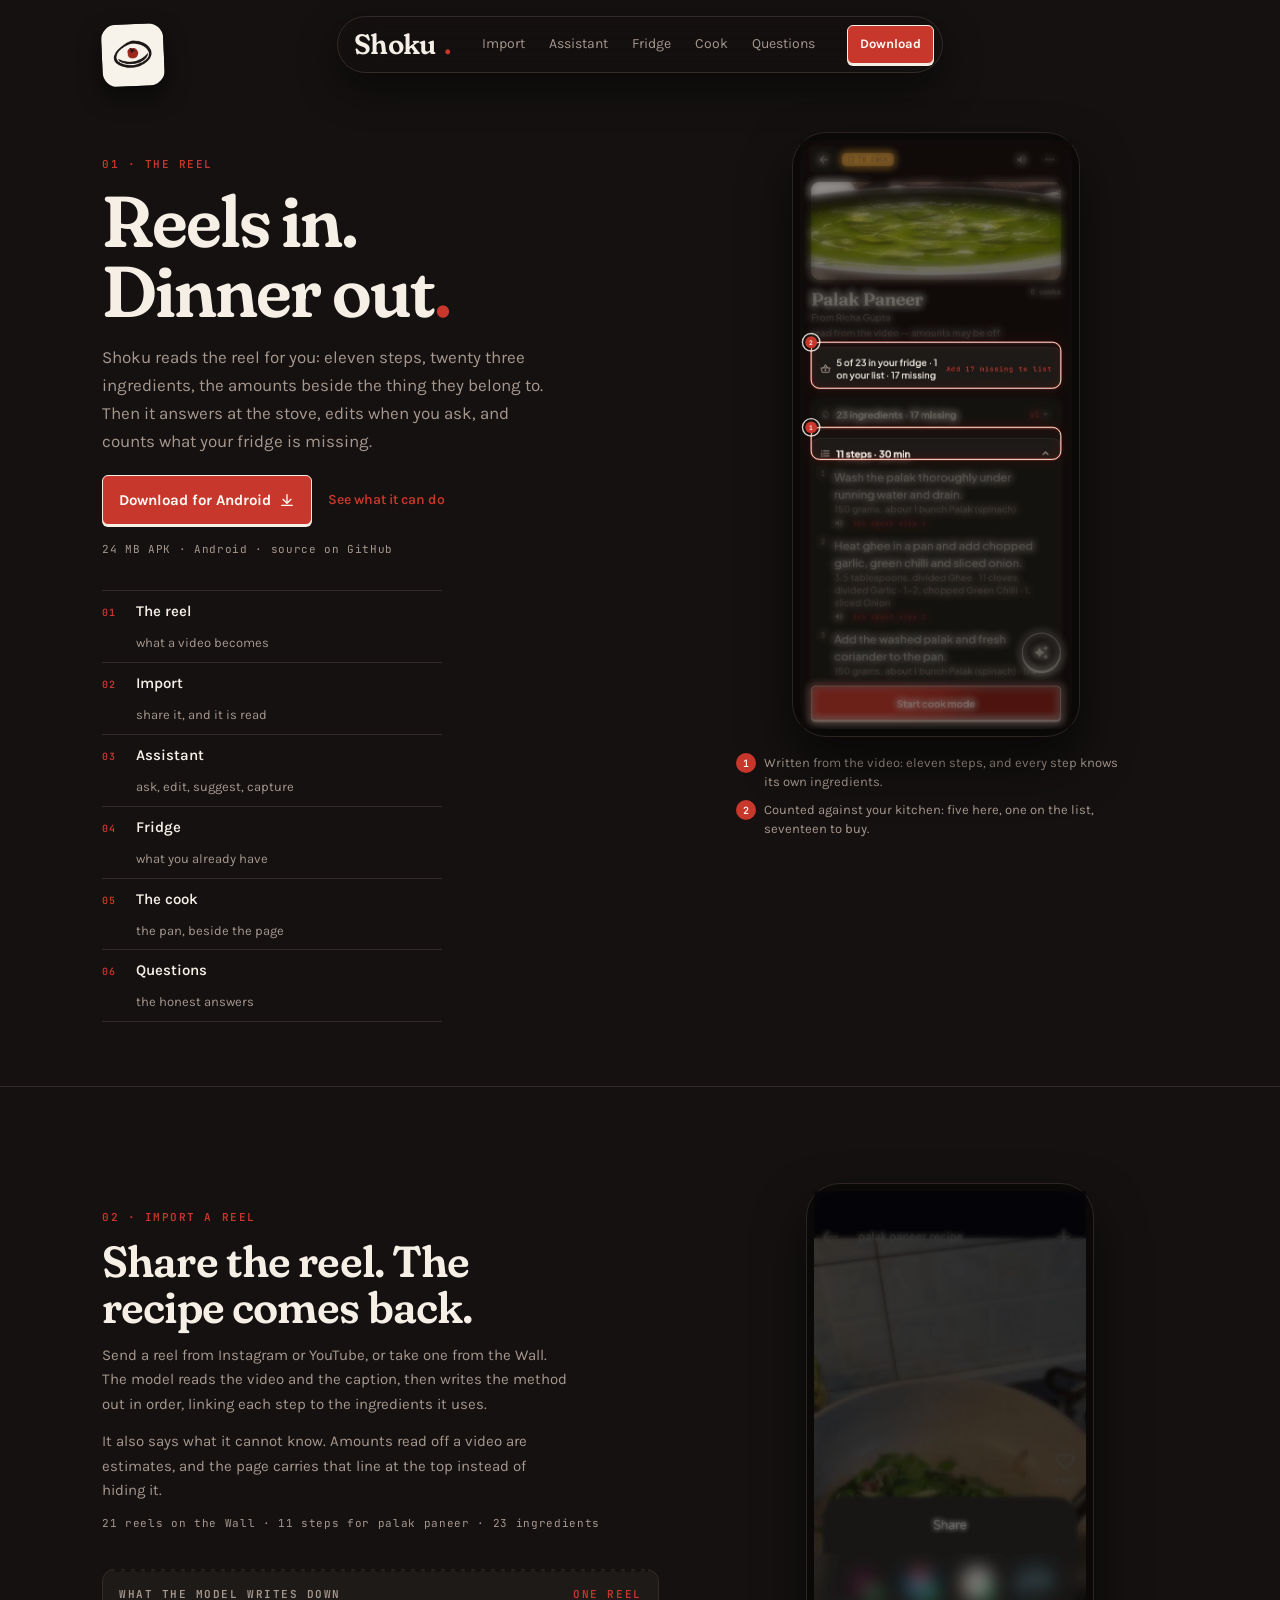
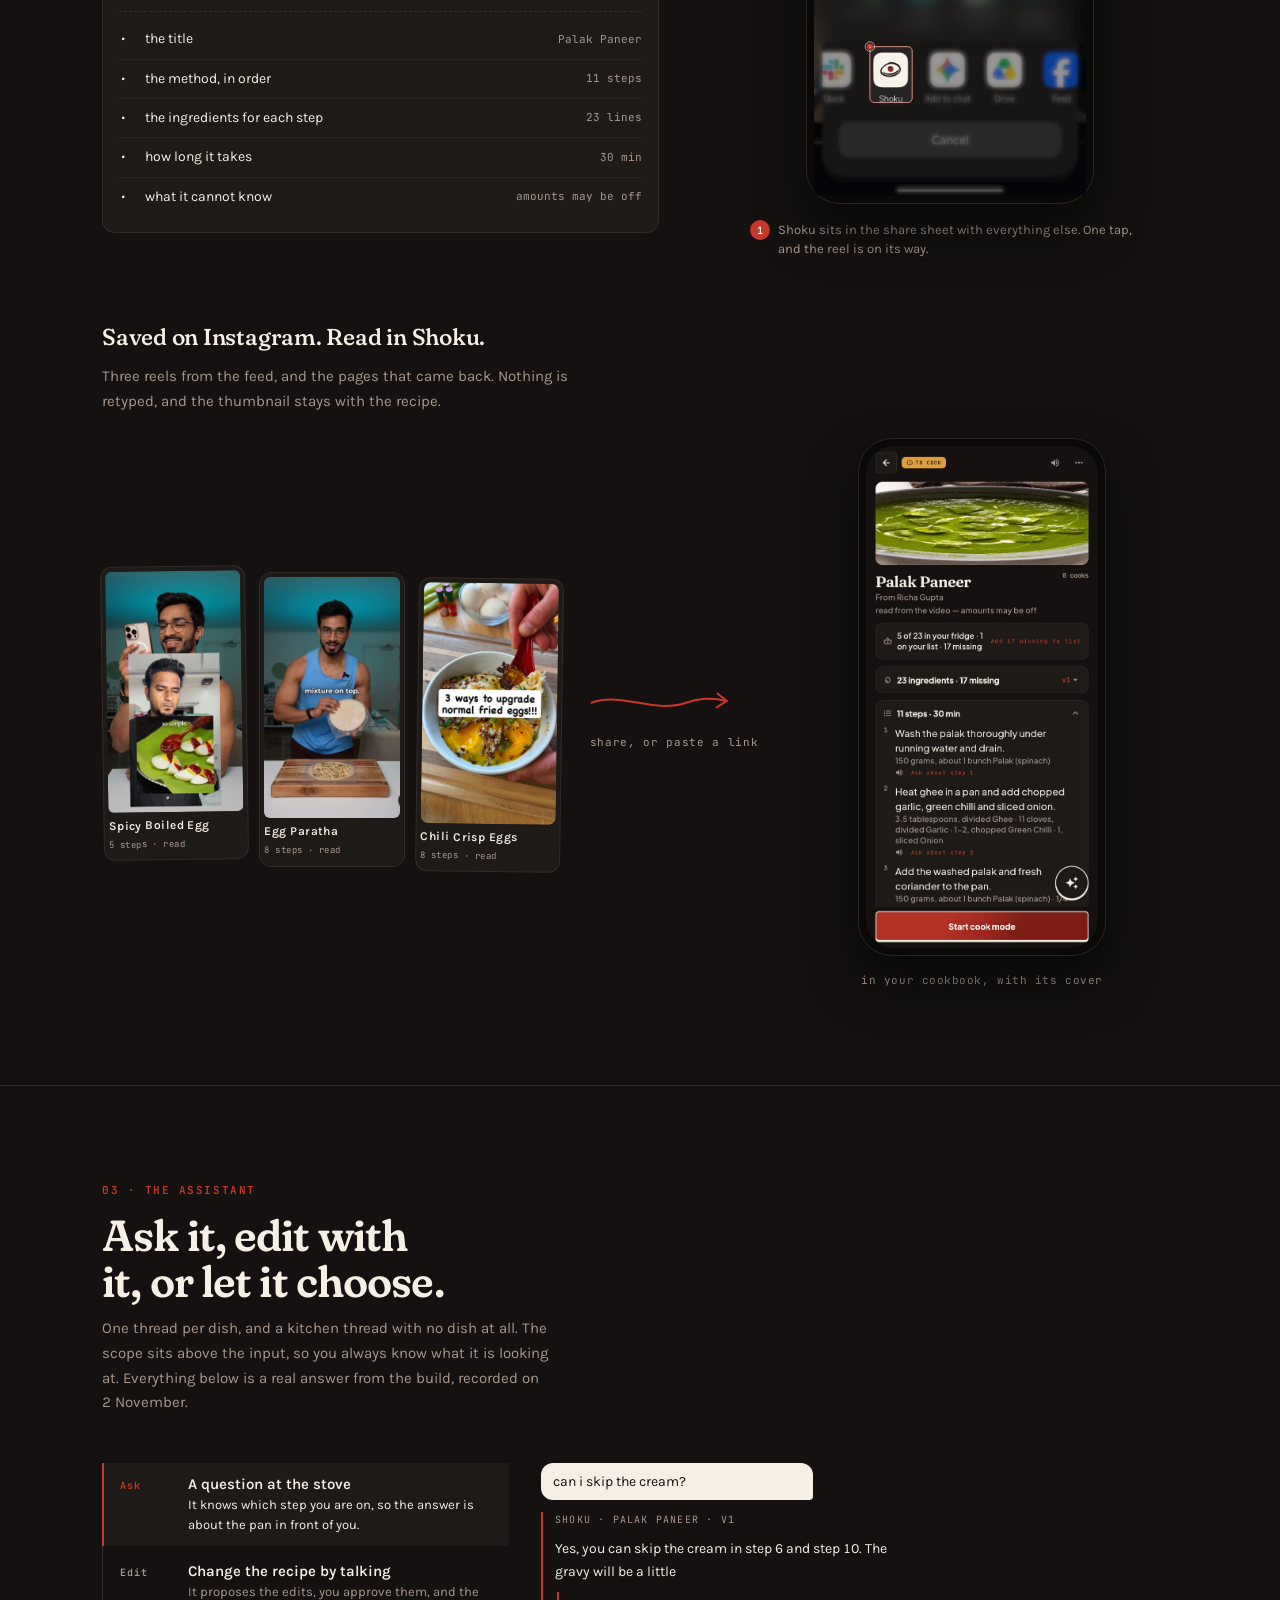
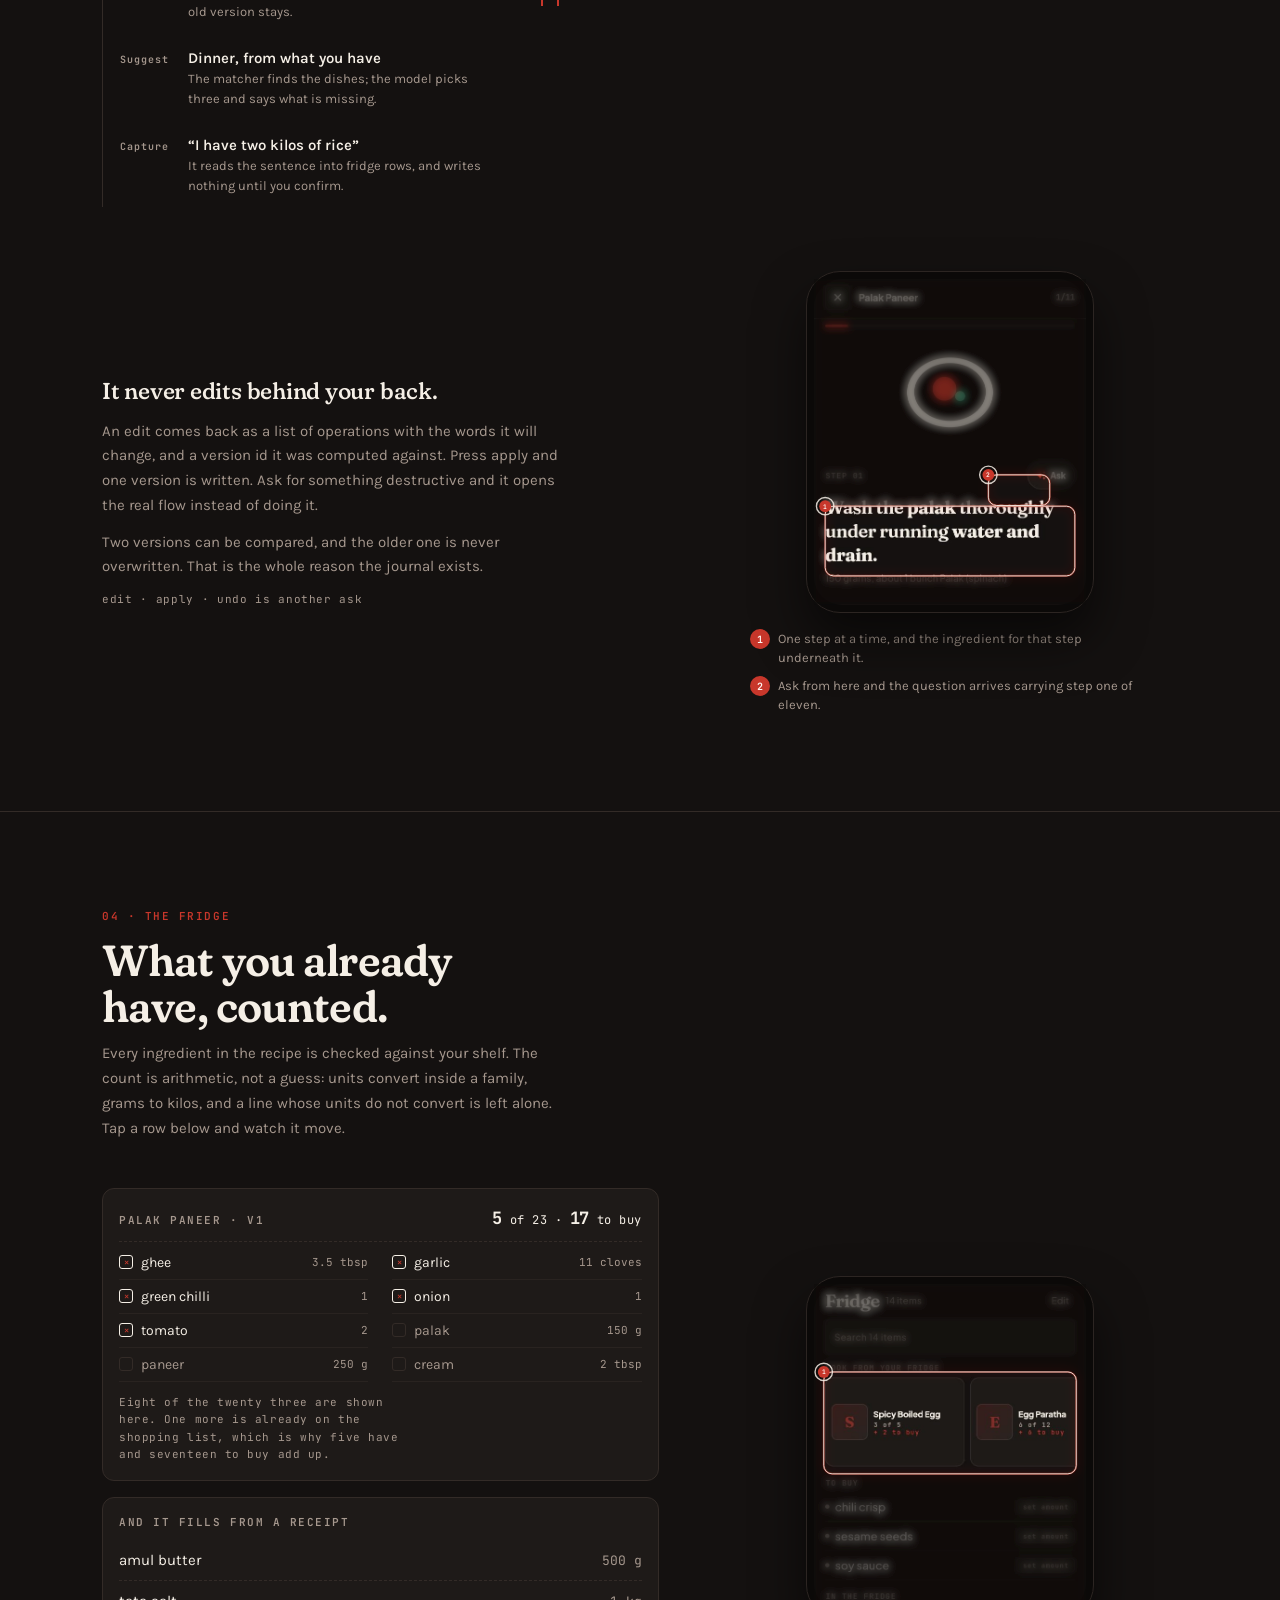
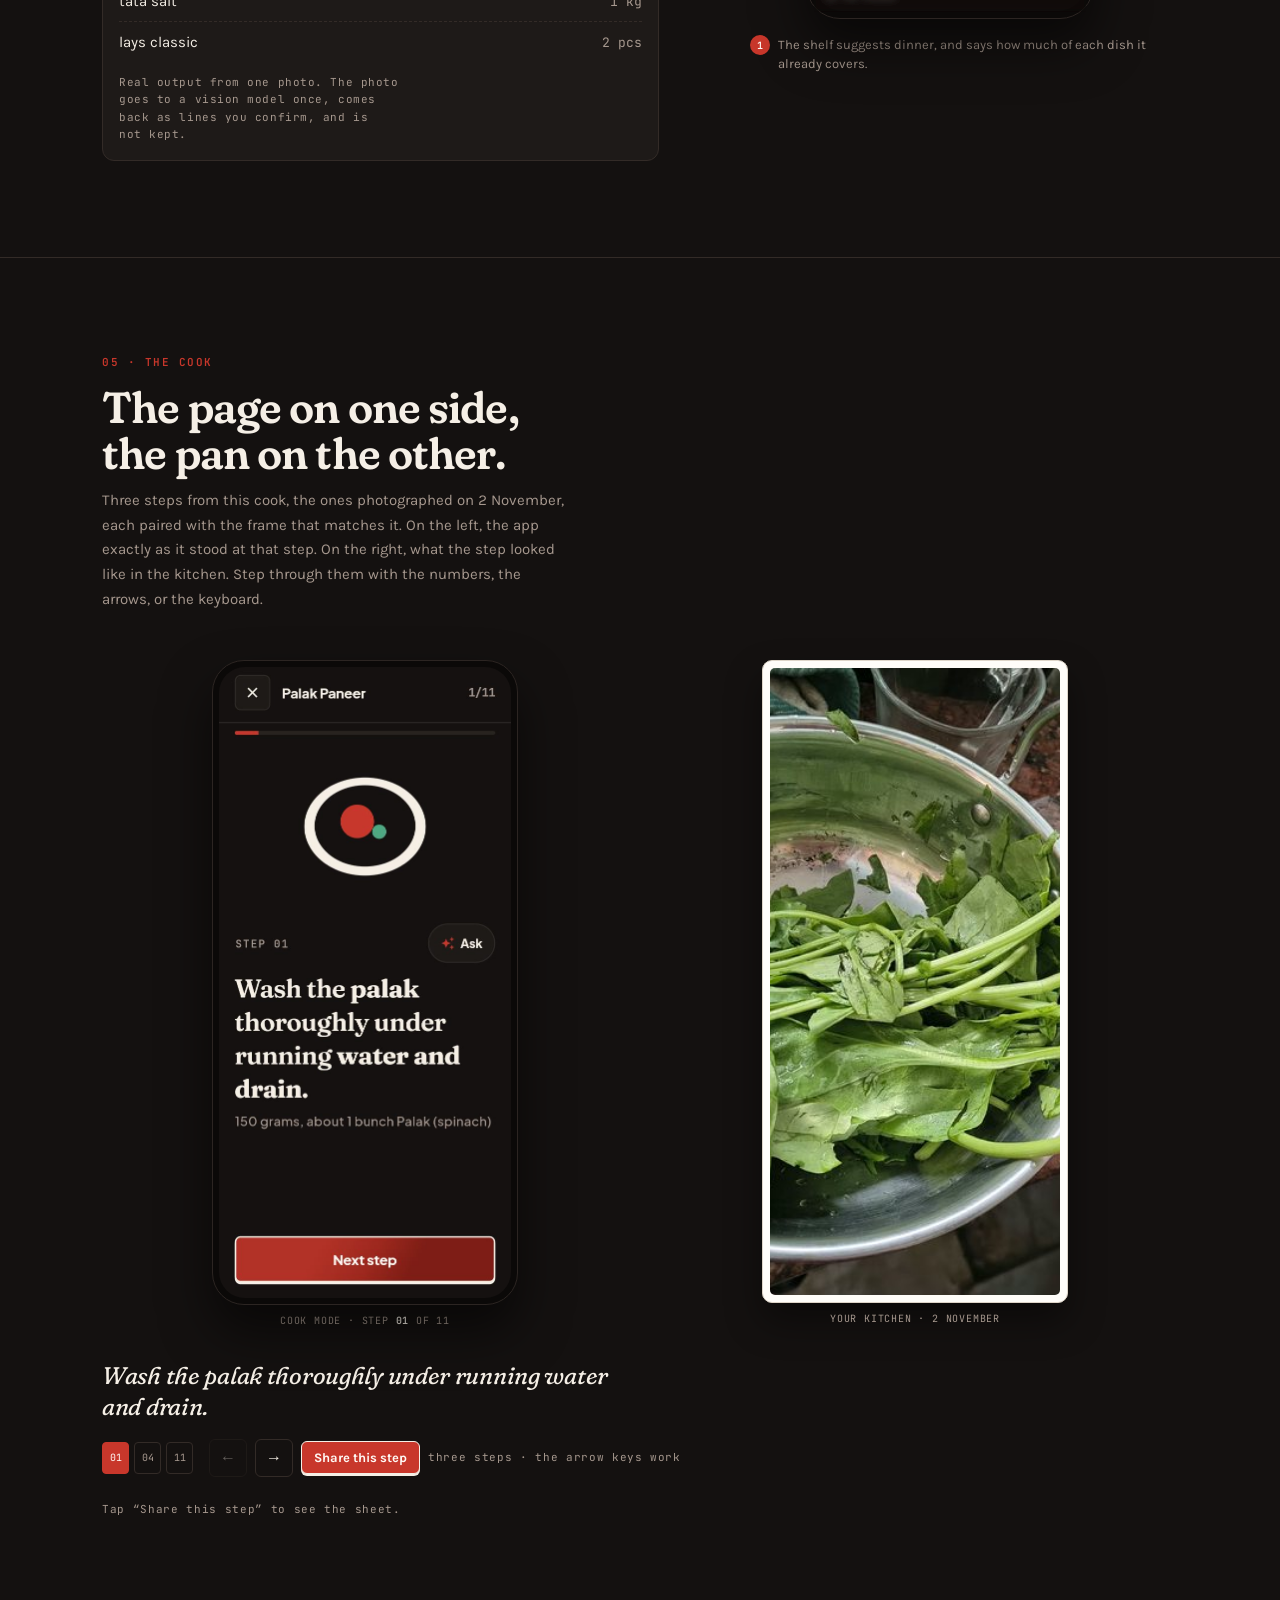
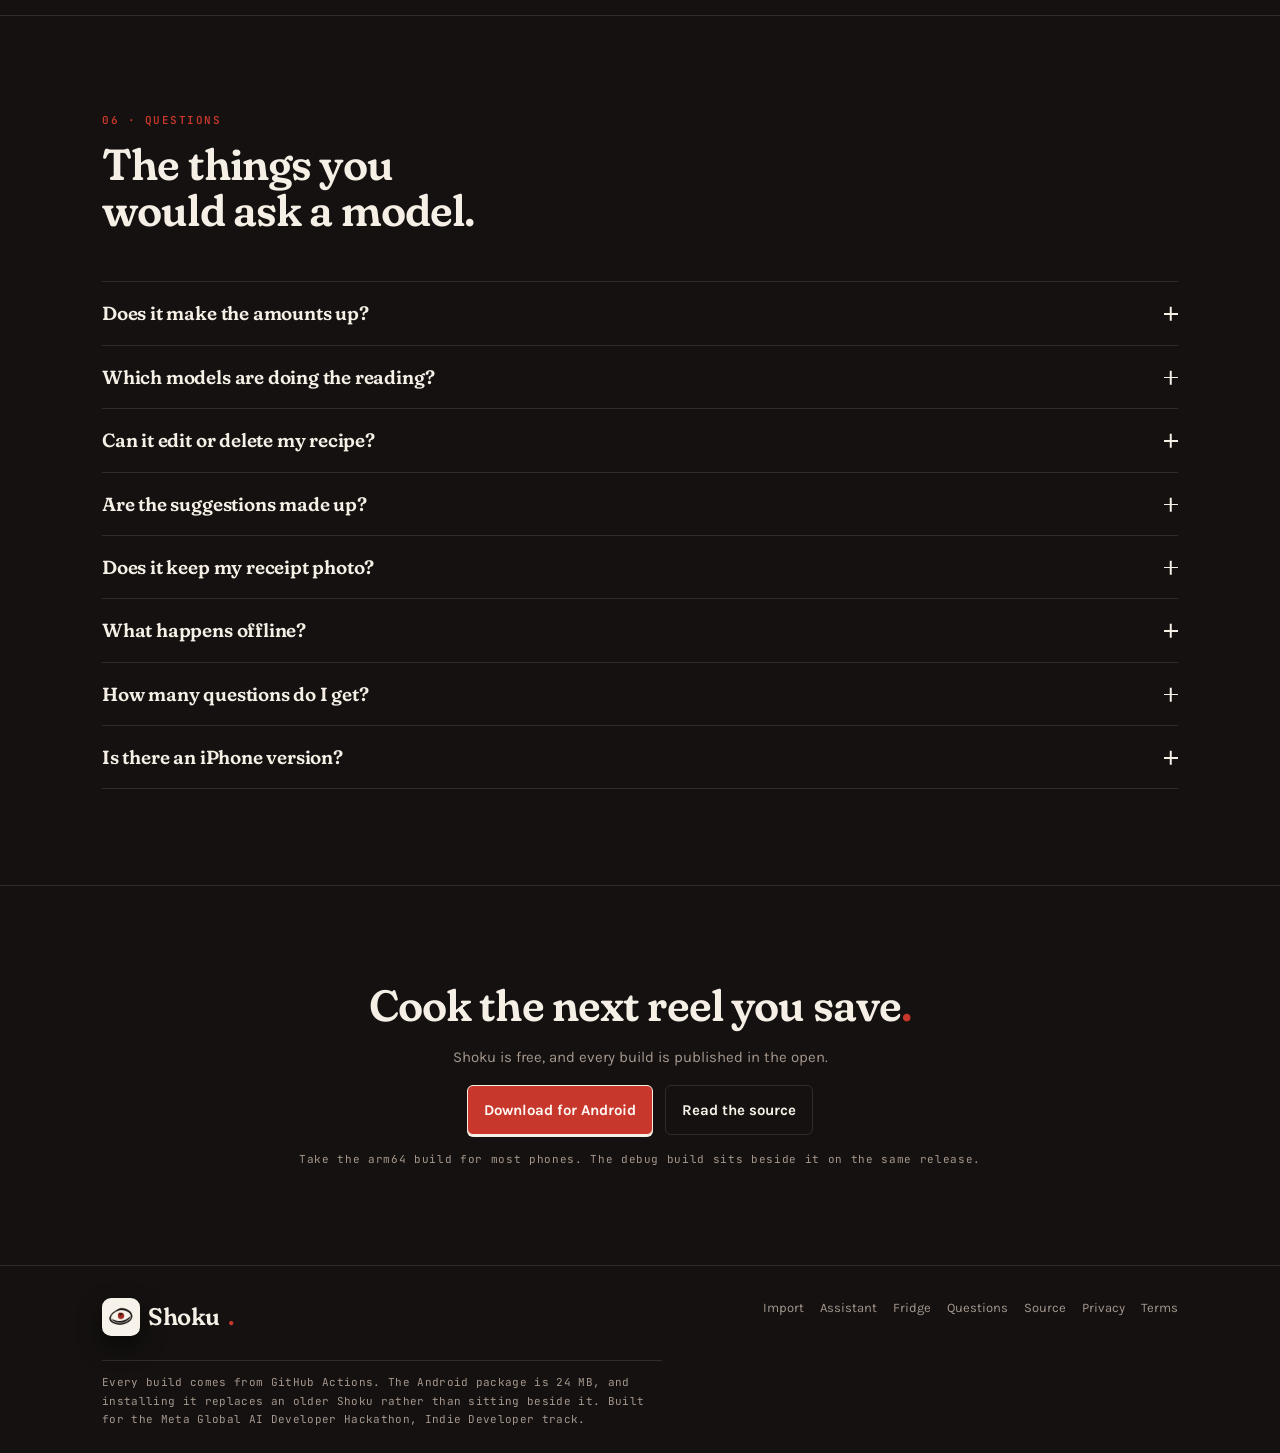
==== commit b7e6ca65: "feat(host): live on Vercel at shoku.gradientdescent.wiki The deployment unit is site/, so vercel.jso" ====
--- a/site/index.html
+++ b/site/index.html
@@ -493,8 +493,8 @@
         <a href="#fridge">Fridge</a>
         <a href="#questions">Questions</a>
         <a href="https://github.com/hawkaii/shoku">Source</a>
-        <a href="privacy.html">Privacy</a>
-        <a href="terms.html">Terms</a>
+        <a href="/privacy">Privacy</a>
+        <a href="/terms">Terms</a>
       </nav>
     </div>
     <p class="footer-note">Every build comes from GitHub Actions. The Android package is 24 MB, and installing it replaces an older Shoku rather than sitting beside it. Built for the Meta Global AI Developer Hackathon, Indie Developer track.</p>
